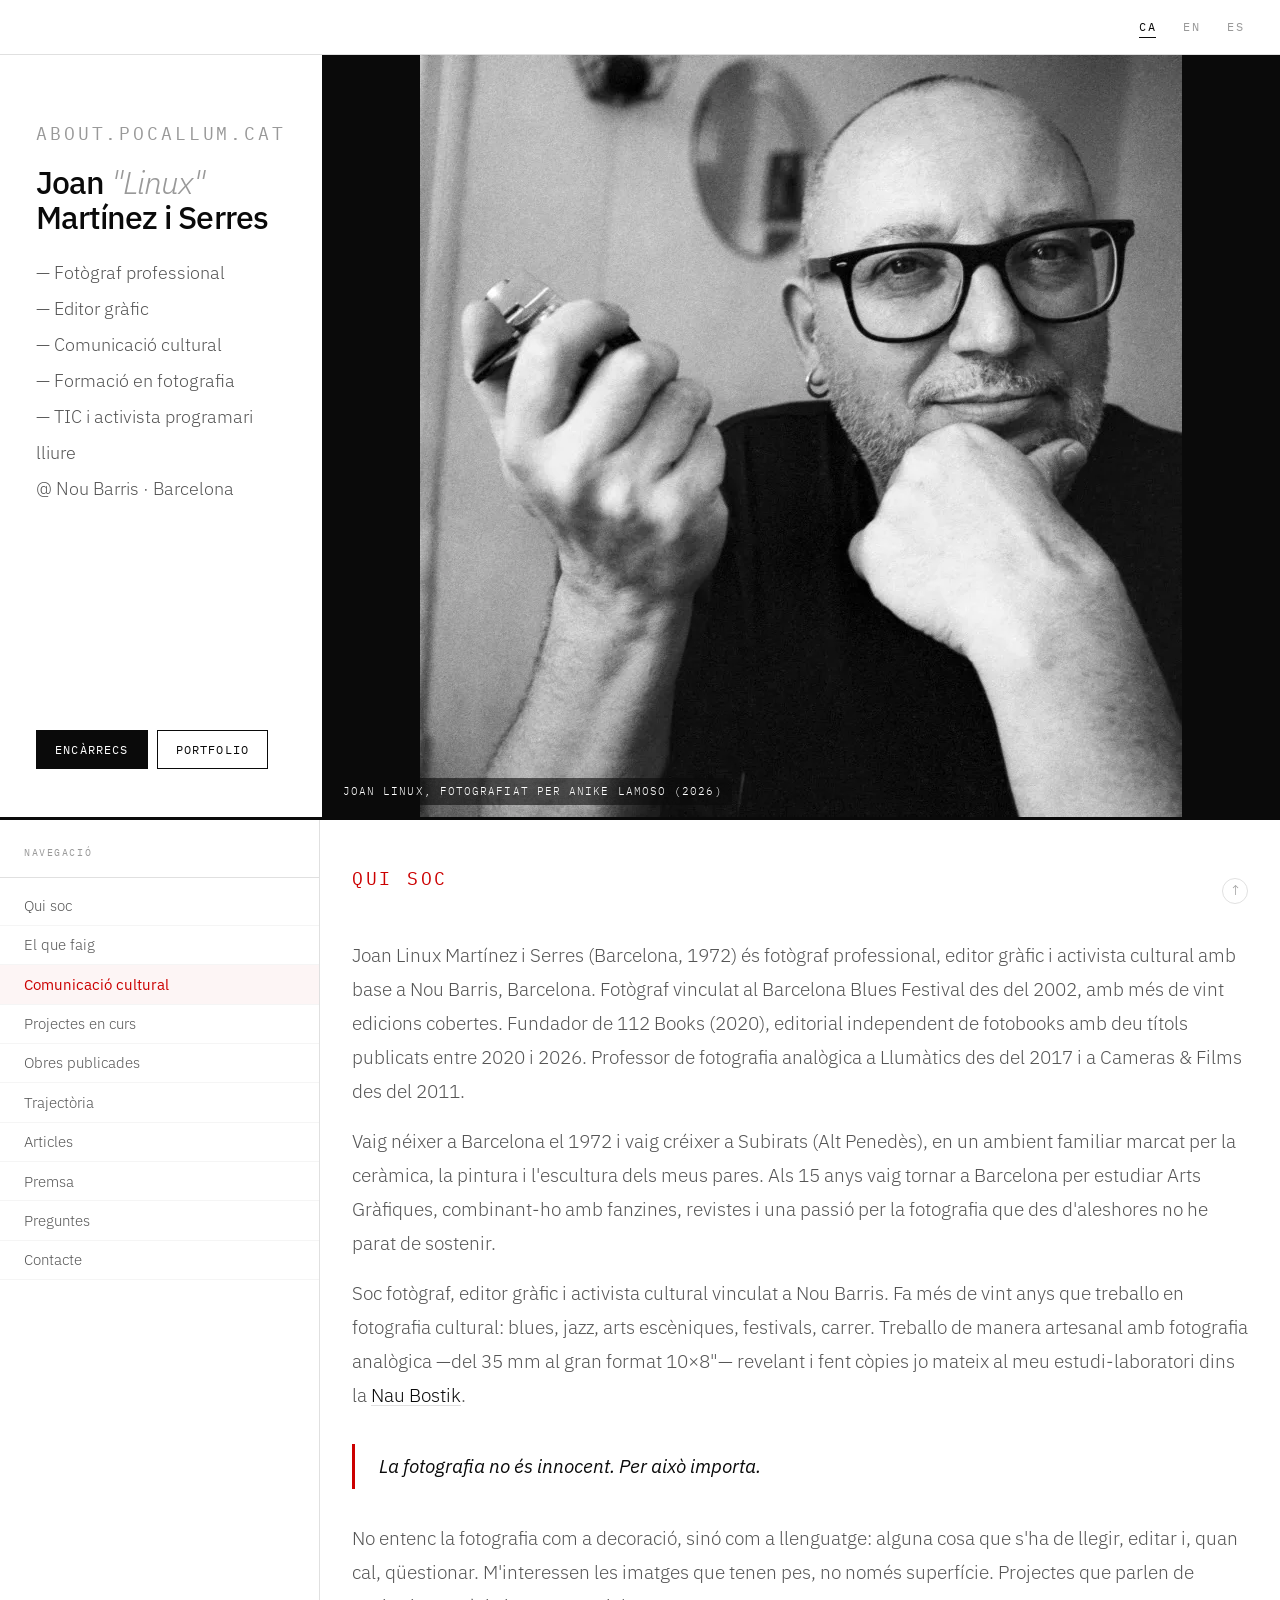
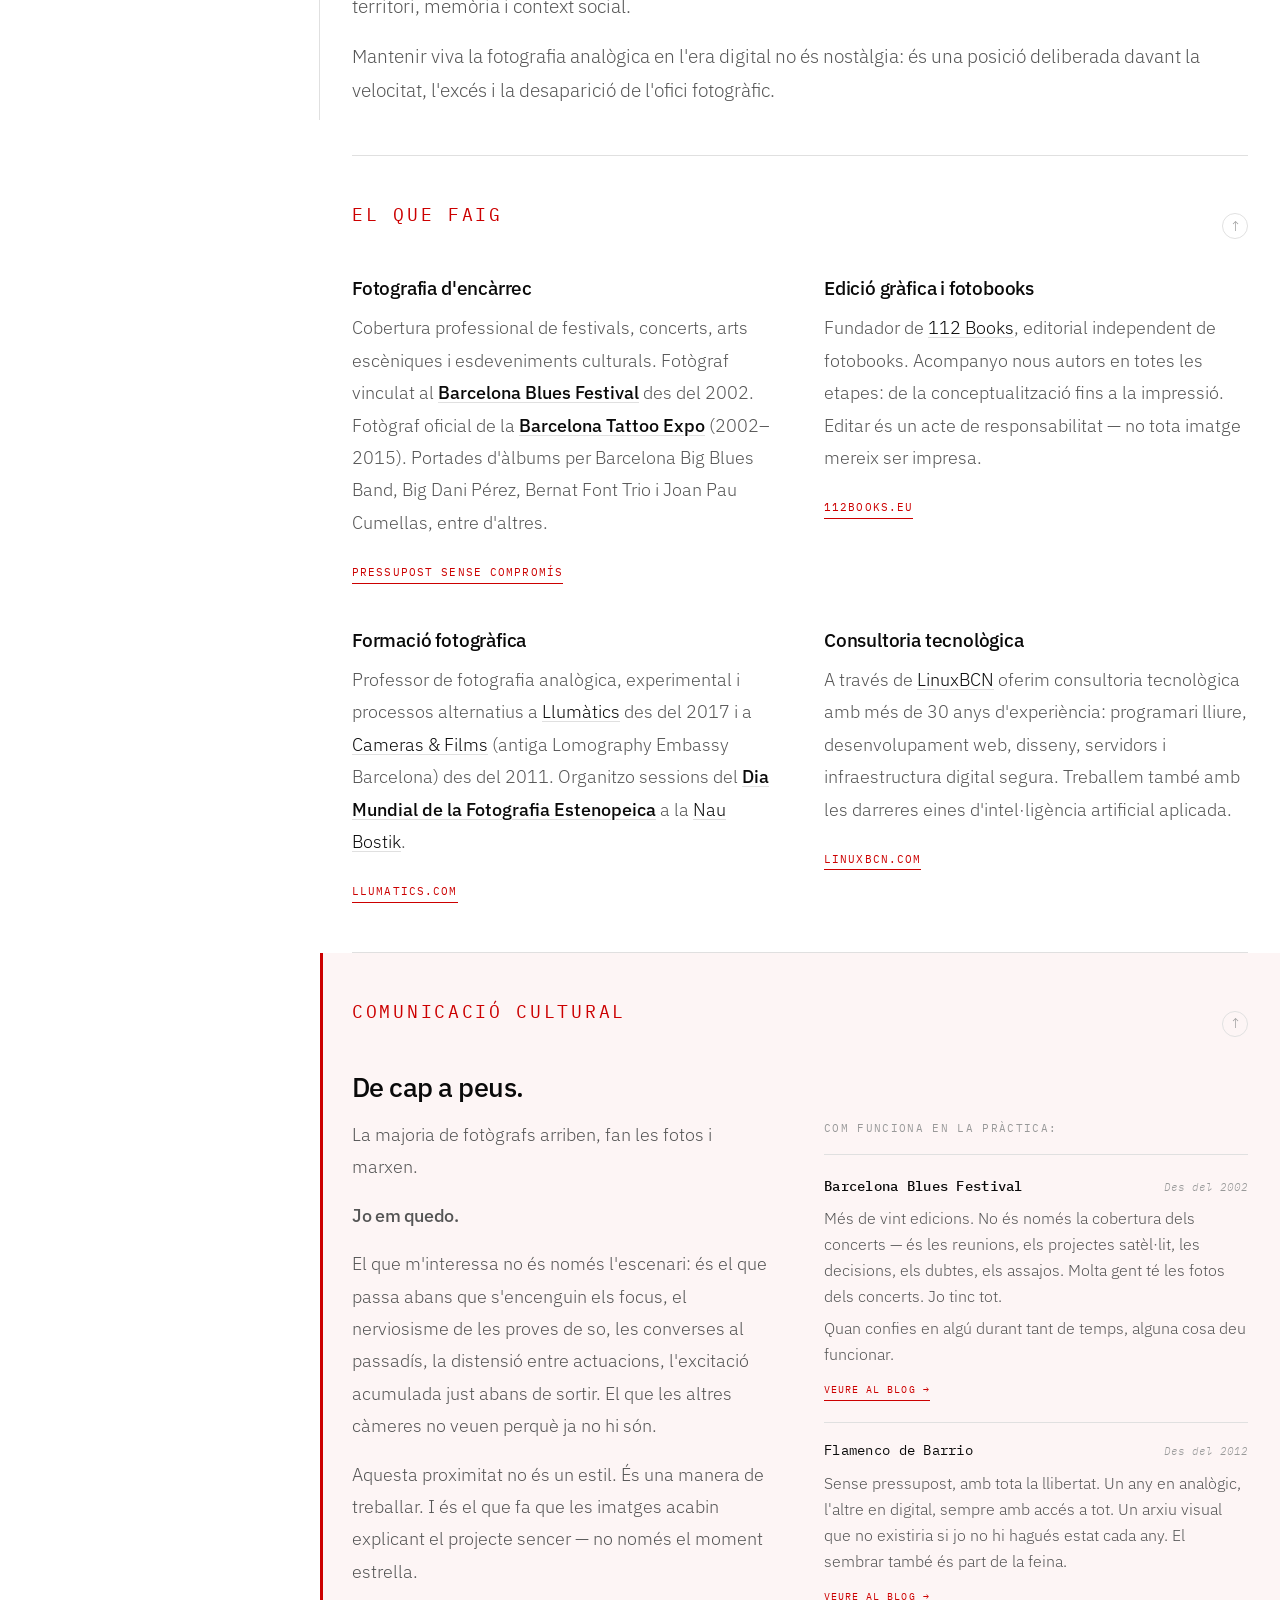
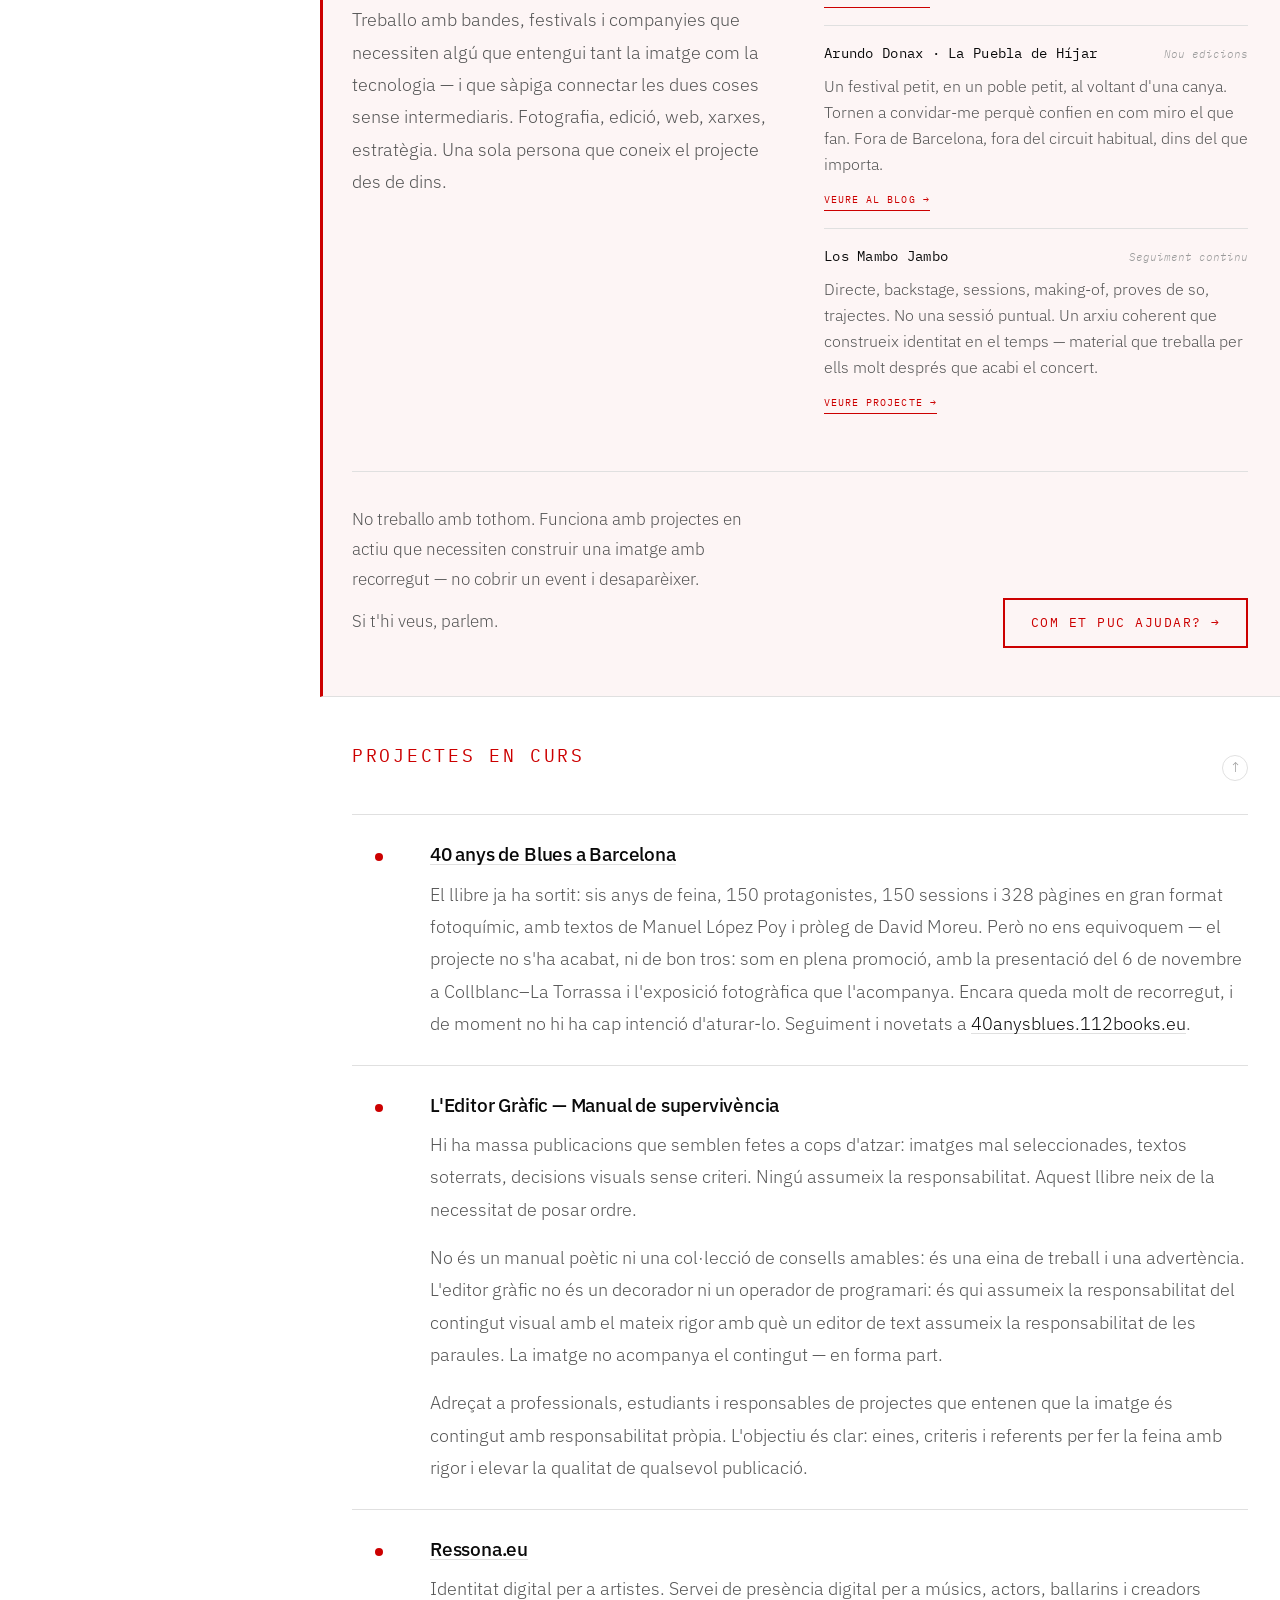
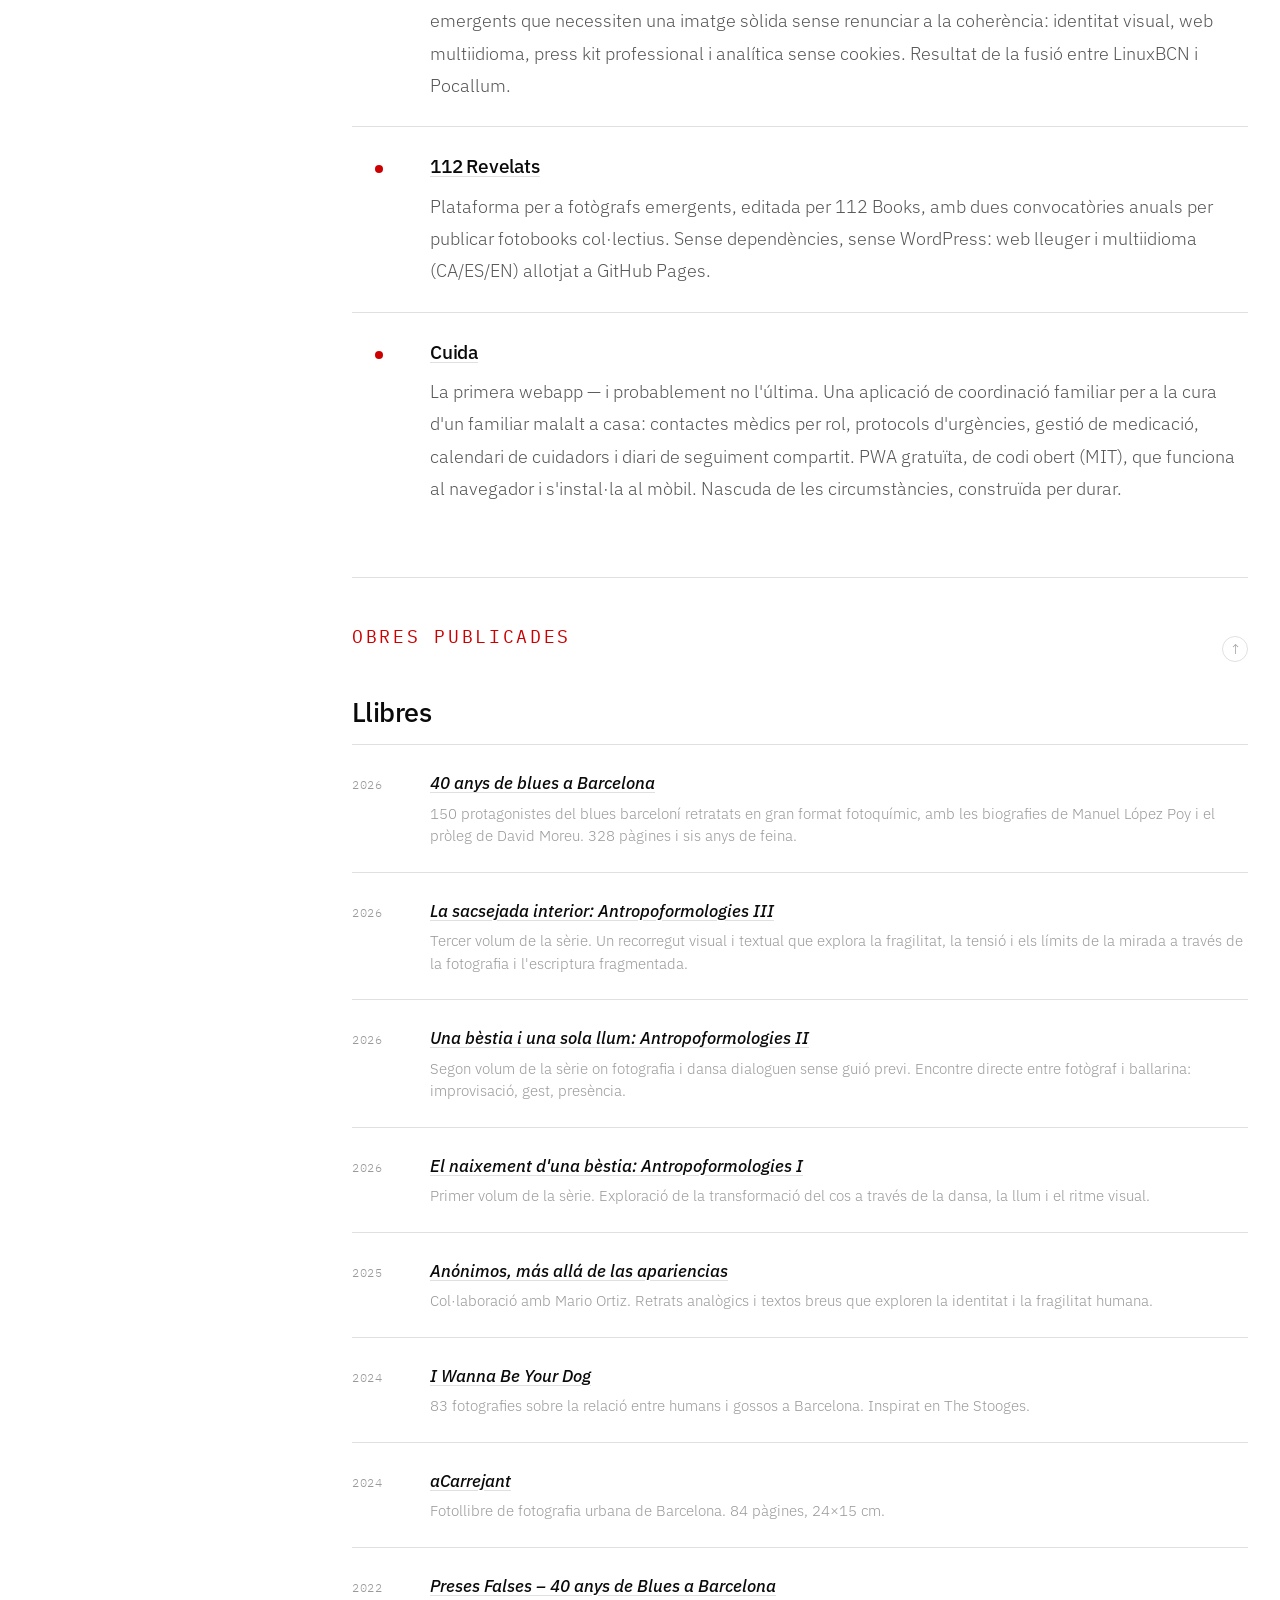
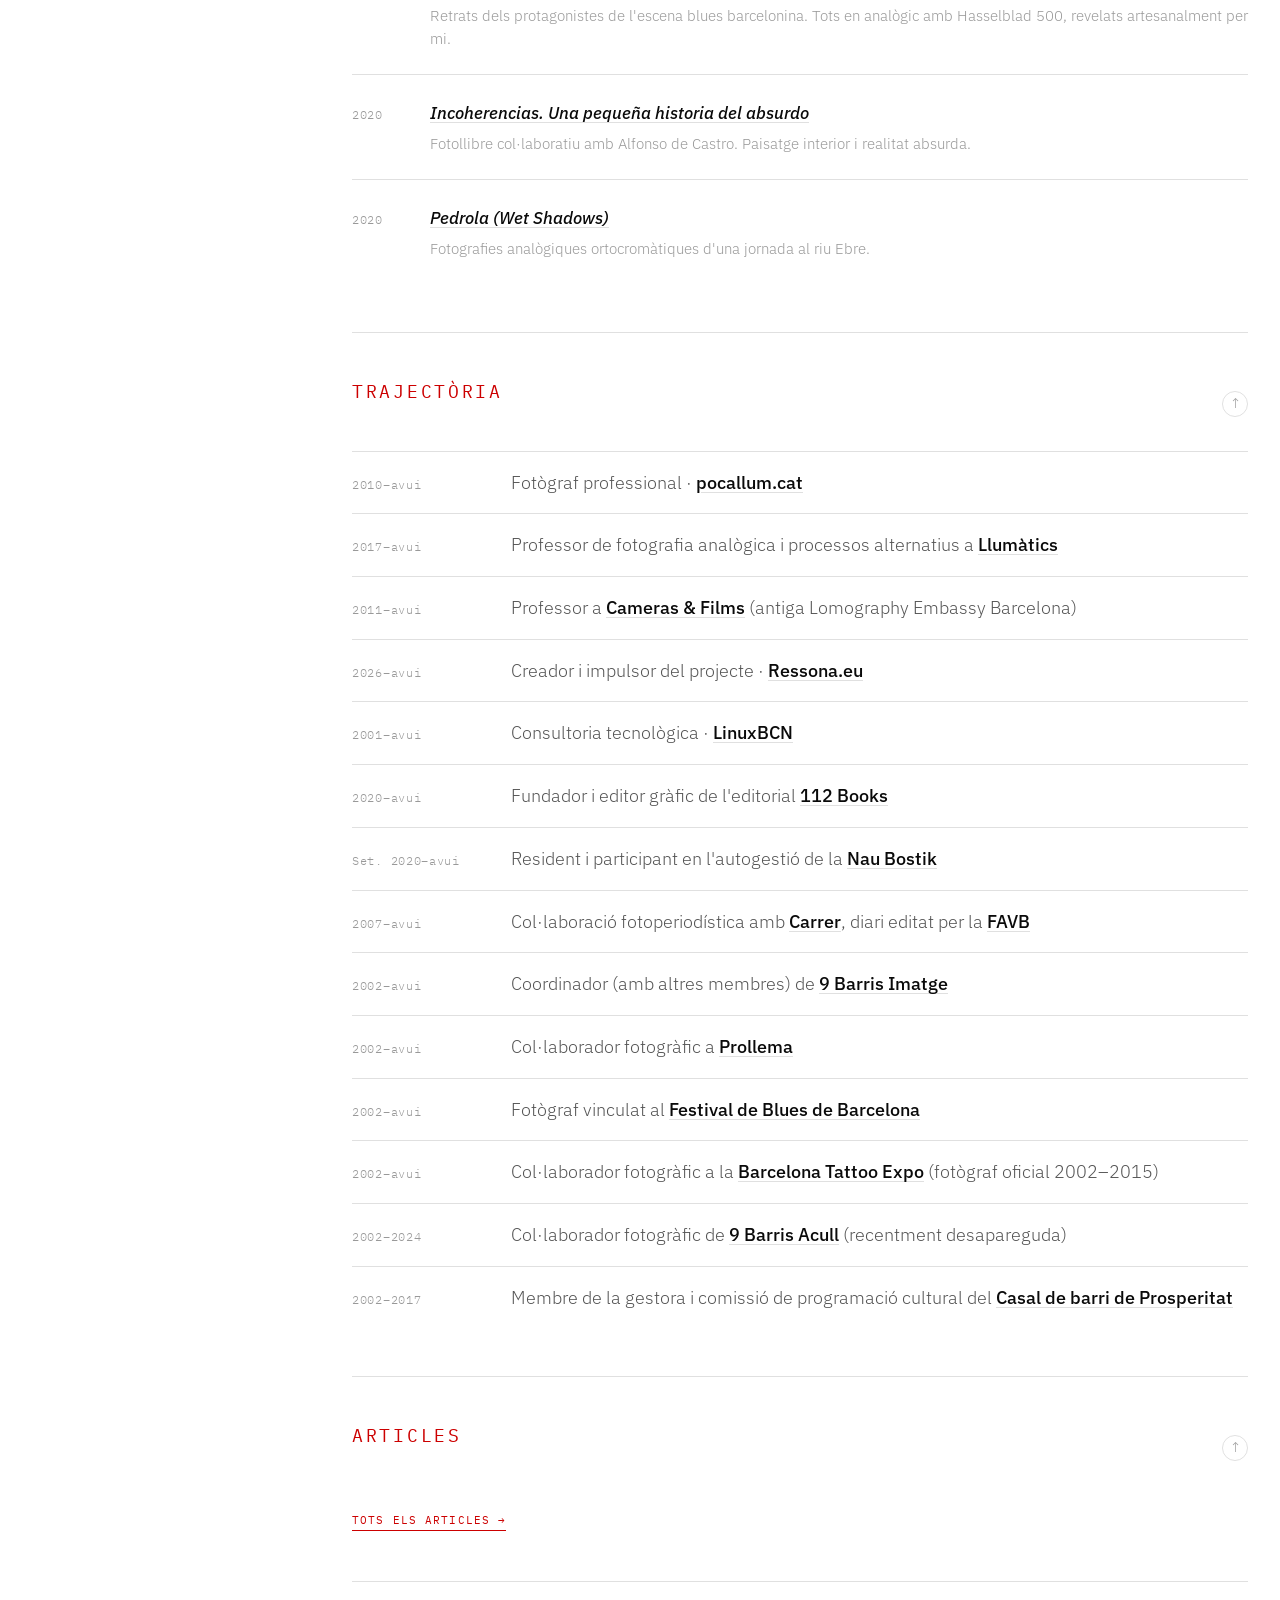
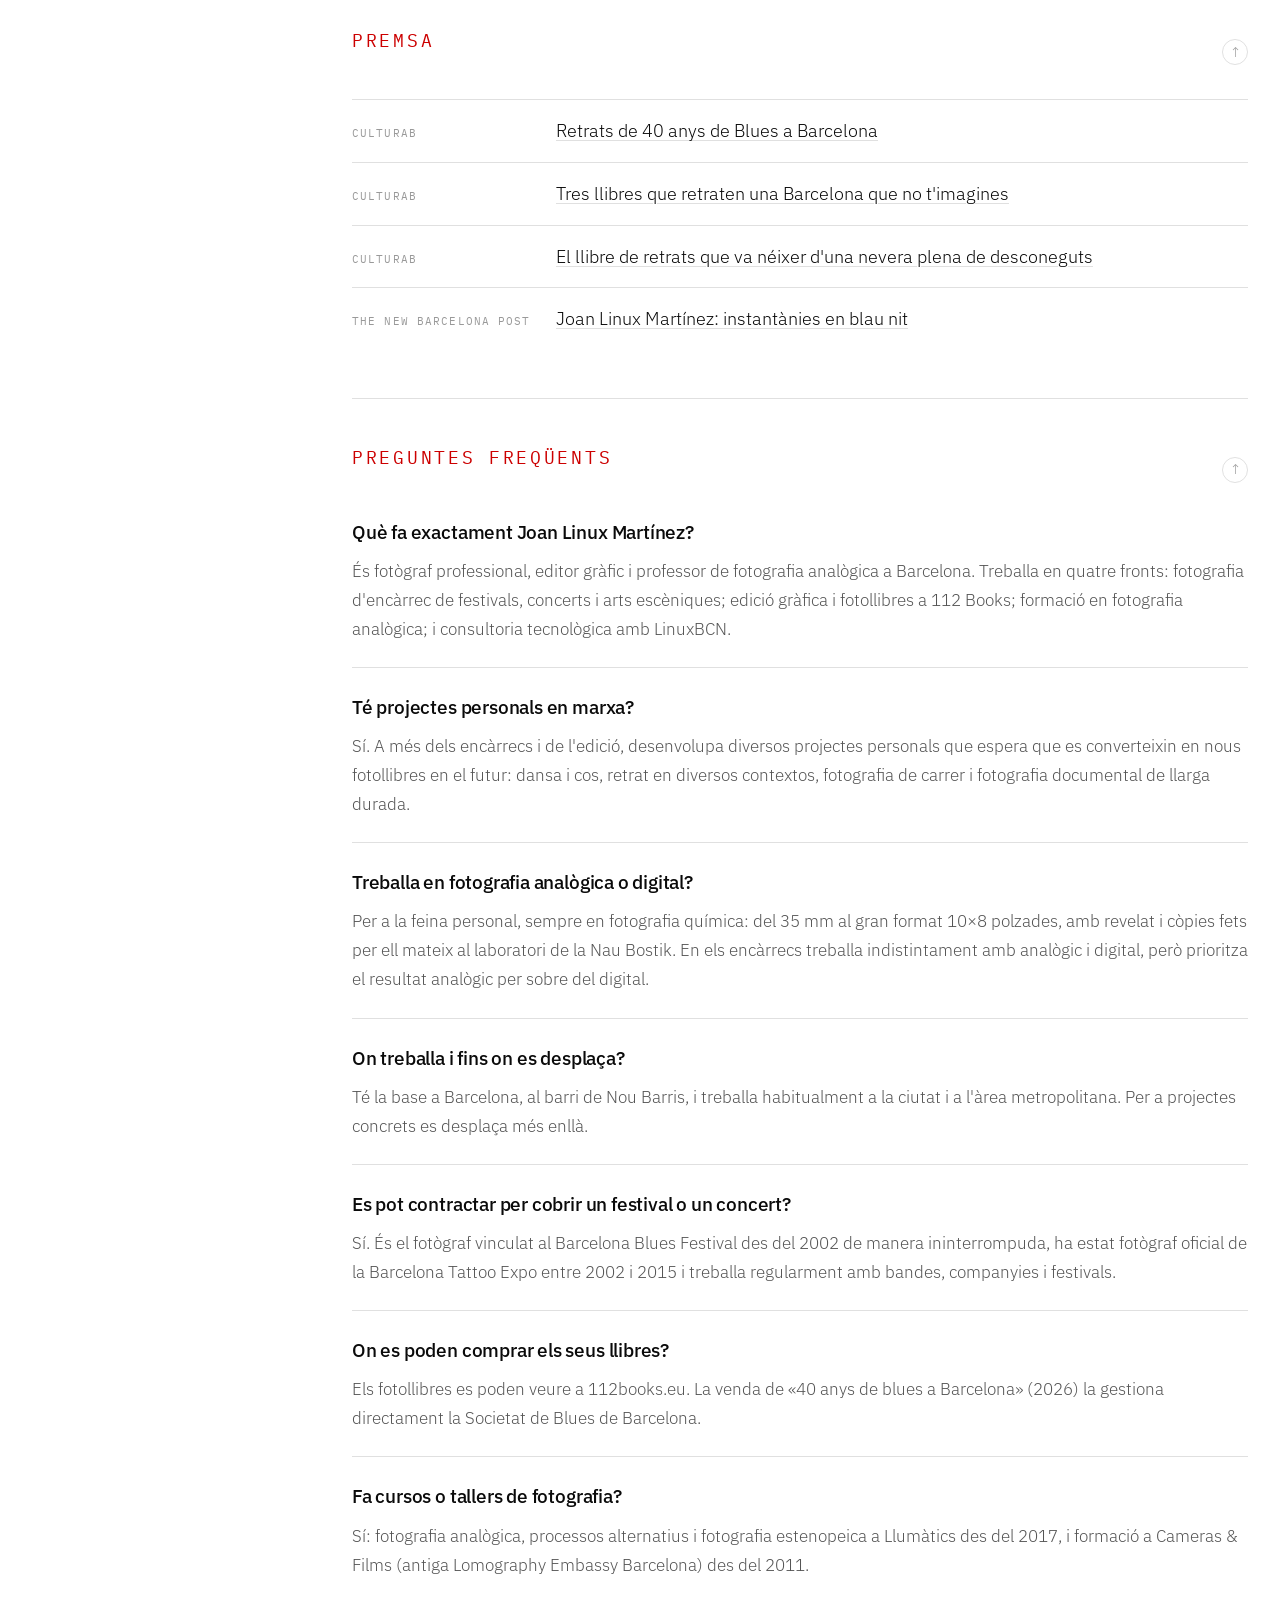
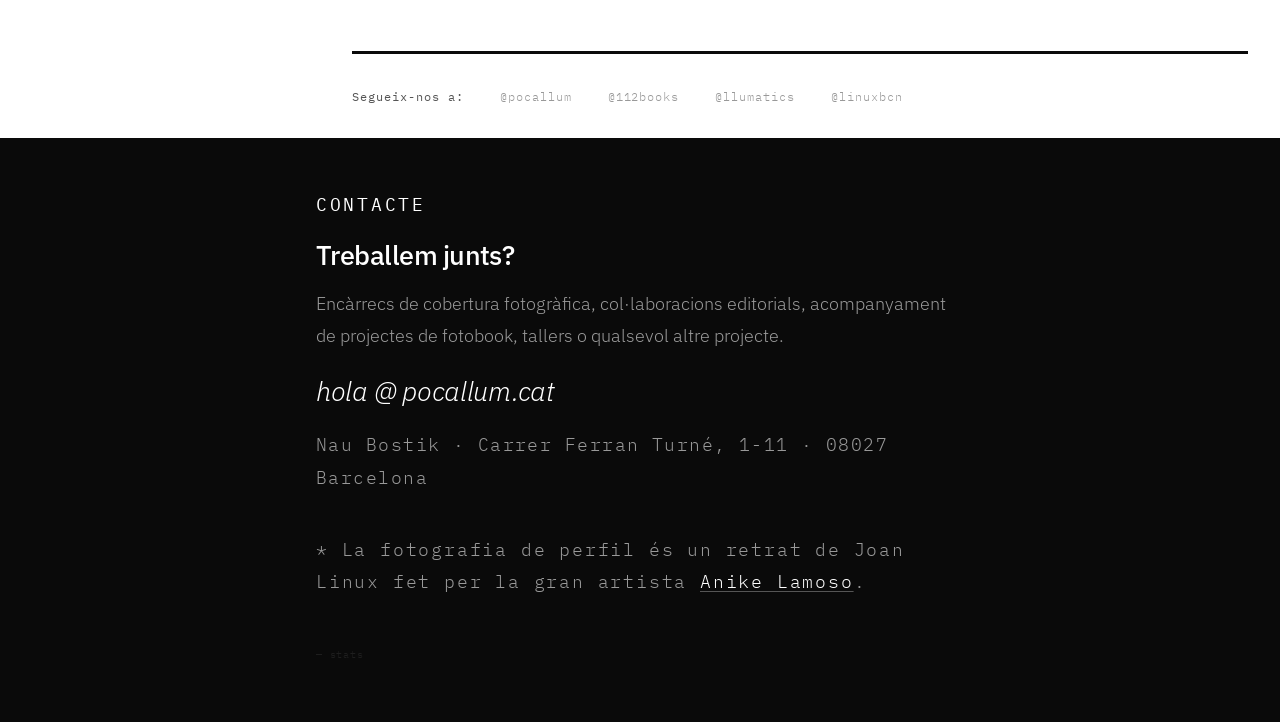
==== index.html @ 1b614faf "fix: la foto del hero torna a ser visible i limite a 800 px - El layout del hero ja no fa servir alc" ====
<!DOCTYPE html>
<html lang="ca">
<head>
  <meta charset="UTF-8">
  <meta name="viewport" content="width=device-width, initial-scale=1.0">
  <title>Joan Linux Martínez · Fotògraf professional · Barcelona</title>
  <link rel="icon" href="/favicon.ico" sizes="32x32" type="image/x-icon">
  <link rel="canonical" href="https://about.pocallum.cat/">
  <meta name="description" content="Fotògraf professional a Barcelona especialitzat en festivals, concerts i arts escèniques. Editor gràfic i fundador de 112 Books. Encàrrecs: hola@pocallum.cat">
  <meta name="author" content="Joan Linux Martínez i Serres">
  <meta name="robots" content="index, follow, max-image-preview:large, max-snippet:-1, max-video-preview:-1">
  <meta property="og:type" content="profile">
  <meta property="og:site_name" content="Joan Linux Martínez">
  <meta property="og:title" content="Joan Linux Martínez · Fotògraf professional · Barcelona">
  <meta property="og:description" content="Fotògraf professional especialitzat en cultura, escena musical i arts escèniques a Barcelona.">
  <meta property="og:url" content="https://about.pocallum.cat/">
  <meta property="og:image" content="https://about.pocallum.cat/img/og-1200x630.jpg">
  <meta property="og:image:width" content="1200">
  <meta property="og:image:height" content="630">
  <meta property="og:image:type" content="image/jpeg">
  <meta property="og:image:alt" content="Joan Linux fotografiat per Anike el 2026">
  <meta property="og:locale" content="ca_ES">
  <meta property="og:locale:alternate" content="es_ES">
  <meta property="og:locale:alternate" content="en_US">
  <meta property="profile:first_name" content="Joan Linux">
  <meta property="profile:last_name" content="Martínez i Serres">
  <meta property="profile:username" content="pocallum">
  <meta name="twitter:card" content="summary_large_image">
  <meta name="twitter:title" content="Joan Linux Martínez · Fotògraf professional · Barcelona">
  <meta name="twitter:description" content="Fotògraf professional especialitzat en cultura, escena musical i arts escèniques a Barcelona.">
  <meta name="twitter:image" content="https://about.pocallum.cat/img/og-1200x630.jpg">
  <meta name="twitter:image:alt" content="Joan Linux fotografiat per Anike el 2026">
  <link rel="alternate" hreflang="x-default" href="https://about.pocallum.cat/">
  <link rel="alternate" hreflang="ca" href="https://about.pocallum.cat/">
  <link rel="alternate" hreflang="en" href="https://about.pocallum.cat/en/">
  <link rel="alternate" hreflang="es" href="https://about.pocallum.cat/es/">
  <link rel="alternate" type="application/rss+xml" title="Articles · blog.pocallum.cat" href="https://blog.pocallum.cat/feed/">
  <meta name="theme-color" content="#0a0a0a">
  <link rel="preload" as="image" href="img/2026-29-Joan-Linux-by-Anike.webp" type="image/webp" fetchpriority="high">
  <link rel="preconnect" href="https://fonts.googleapis.com">
  <link rel="preconnect" href="https://fonts.gstatic.com" crossorigin>
  <link href="https://fonts.googleapis.com/css2?family=IBM+Plex+Sans:ital,wght@0,300;0,400;0,500;1,300;1,400&family=IBM+Plex+Mono:wght@300;400&display=swap" rel="stylesheet">
  <link rel="stylesheet" href="css/style.css?v=20261108g">
  <script type="application/ld+json">
  {
    "@context": "https://schema.org",
    "@graph": [
      {
        "@type": "Person",
        "@id": "https://about.pocallum.cat/#person",
        "name": "Joan Linux Martínez i Serres",
        "alternateName": ["Joan Linux Martínez", "Joan Linux", "pocallum"],
        "url": "https://about.pocallum.cat/",
        "image": {
          "@type": "ImageObject",
          "@id": "https://about.pocallum.cat/#photo",
          "url": "https://about.pocallum.cat/img/2026-29-Joan-Linux-by-Anike.jpg",
          "contentUrl": "https://about.pocallum.cat/img/2026-29-Joan-Linux-by-Anike.jpg",
          "width": 762,
          "height": 762,
          "caption": "Joan Linux fotografiat per Anike el 2026",
          "creator": { "@type": "Person", "name": "Anike Lamoso", "sameAs": "https://www.instagram.com/fotosdeanike/" }
        },
        "jobTitle": ["Fotògraf professional", "Editor gràfic", "Professor de fotografia analògica"],
        "description": "Fotògraf professional a Barcelona especialitzat en festivals, concerts i arts escèniques. Fundador de 112 Books (2020), editorial independent de fotobooks amb deu títols publicats. Fotògraf vinculat al Barcelona Blues Festival des del 2002. Professor de fotografia analògica a Llumàtics des del 2017.",
        "email": "hola@pocallum.cat",
        "nationality": { "@type": "Country", "name": "Spain" },
        "birthDate": "1972",
        "birthPlace": { "@type": "Place", "name": "Barcelona" },
        "address": {
          "@type": "PostalAddress",
          "streetAddress": "Carrer Ferran Turné, 1-11",
          "postalCode": "08027",
          "addressLocality": "Barcelona",
          "addressRegion": "Catalunya",
          "addressCountry": "ES"
        },
        "hasOccupation": [
          {
            "@type": "Occupation",
            "name": "Fotògraf professional",
            "occupationLocation": { "@type": "City", "name": "Barcelona" },
            "skills": "Fotografia analògica, fotografia de festivals, retrat, gran format"
          },
          {
            "@type": "Occupation",
            "name": "Editor gràfic i editorial de fotobooks",
            "occupationLocation": { "@type": "City", "name": "Barcelona" },
            "skills": "Disseny editorial, fotobooks, 112 Books"
          },
          {
            "@type": "Occupation",
            "name": "Professor de fotografia analògica",
            "occupationLocation": { "@type": "City", "name": "Barcelona" },
            "skills": "Fotografia analògica, processos alternatius, estenopeica"
          }
        ],
        "worksFor": [
          {
            "@type": "Organization",
            "@id": "https://112books.eu/#org",
            "name": "112 Books",
            "url": "https://112books.eu"
          },
          {
            "@type": "Organization",
            "@id": "https://linuxbcn.com/#org",
            "name": "LinuxBCN",
            "url": "https://linuxbcn.com"
          },
          {
            "@type": "Organization",
            "@id": "https://llumatics.com/#org",
            "name": "Llumàtics",
            "url": "https://llumatics.com"
          }
        ],
        "knowsAbout": [
          "Fotografia analògica",
          "Fotografia de festivals",
          "Retrat fotogràfic",
          "Gran format fotogràfic",
          "Edició de fotobooks",
          "Arts escèniques",
          "Blues i jazz",
          "Programari lliure",
          "Processos alternatius fotogràfics",
          "Fotografia estenopeica",
          "Fotografia urbana",
          "Activisme cultural",
          "Identitat digital per a artistes",
          "Consultoria tecnològica"
        ],
        "knowsLanguage": ["ca", "es", "en"],
        "hasOfferCatalog": { "@type": "OfferCatalog", "name": "Serveis professionals", "itemListElement": [{ "@type": "Offer", "itemOffered": { "@type": "Service", "name": "Fotografia d'encàrrec", "description": "Cobertura professional de festivals, concerts, arts escèniques i esdeveniments culturals a Barcelona.", "areaServed": { "@type": "City", "name": "Barcelona" }, "provider": { "@id": "https://about.pocallum.cat/#person" } } }, { "@type": "Offer", "itemOffered": { "@type": "Service", "name": "Edició gràfica i fotobooks", "description": "Acompanyament d'autors en la creació de fotobooks: selecció, disseny, maquetació i producció amb 112 Books.", "areaServed": { "@type": "City", "name": "Barcelona" }, "provider": { "@id": "https://about.pocallum.cat/#person" } } }, { "@type": "Offer", "itemOffered": { "@type": "Service", "name": "Formació en fotografia analògica", "description": "Cursos i tallers de fotografia analògica, processos alternatius i fotografia estenopeica.", "areaServed": { "@type": "City", "name": "Barcelona" }, "provider": { "@id": "https://about.pocallum.cat/#person" } } }, { "@type": "Offer", "itemOffered": { "@type": "Service", "name": "Consultoria tecnològica", "description": "Consultoria en programari lliure, desenvolupament web i infraestructura amb LinuxBCN.", "areaServed": { "@type": "City", "name": "Barcelona" }, "provider": { "@id": "https://about.pocallum.cat/#person" } } }] },
        "sameAs": [
          "https://pocallum.cat",
          "https://www.instagram.com/pocallum/",
          "https://www.instagram.com/112books.eu/",
          "https://112books.eu",
          "https://linuxbcn.com",
          "https://ressona.eu",
          "https://blog.pocallum.cat"
        ],
        "memberOf": [
          { "@type": "Organization", "name": "Nau Bostik", "url": "https://naubostik.com" },
          { "@type": "Organization", "name": "9 Barris Imatge", "url": "https://9barrisimatge.org" }
        ],
        "subjectOf": [
          { "@type": "WebPage", "url": "https://culturab.cat/noticies/barri-prosperitat-tenim-escenes-blues-mes-importants-europa/", "name": "Retrats de 40 anys de Blues a Barcelona", "inLanguage": "ca" },
          { "@type": "WebPage", "url": "https://culturab.cat/noticies/tres-llibres-retraten-barcelona-no-timagines/", "name": "Tres llibres que retraten una Barcelona que no t'imagines", "inLanguage": "ca" },
          { "@type": "WebPage", "url": "https://culturab.cat/noticies/llibre-retrats-neixer-nevera-plena-desconeguts/", "name": "El llibre de retrats que va néixer d'una nevera plena de desconeguts", "inLanguage": "ca" },
          { "@type": "WebPage", "url": "https://www.thenewbarcelonapost.com/joan-linux-martinez-instantaneas-en-azul-noche/", "name": "Joan Linux Martínez: instantànies en blau nit", "inLanguage": "ca" }
        ],
        "contactPoint": {
          "@type": "ContactPoint",
          "email": "hola@pocallum.cat",
          "contactType": "commissions"
        }
      },
      {
        "@type": "WebSite",
        "@id": "https://about.pocallum.cat/#website",
        "url": "https://about.pocallum.cat/",
        "name": "Joan Linux Martínez · Fotògraf professional · Barcelona",
        "inLanguage": "ca",
        "author": { "@id": "https://about.pocallum.cat/#person" },
        "about": { "@id": "https://about.pocallum.cat/#person" }
      },
      {
        "@type": "ProfilePage",
        "@id": "https://about.pocallum.cat/#webpage",
        "url": "https://about.pocallum.cat/",
        "name": "Joan Linux Martínez · Fotògraf professional · Barcelona",
        "isPartOf": { "@id": "https://about.pocallum.cat/#website" },
        "about": { "@id": "https://about.pocallum.cat/#person" },
        "mainEntity": { "@id": "https://about.pocallum.cat/#person" },
        "inLanguage": "ca",
        "dateModified": "2026-11-08",
        "primaryImageOfPage": { "@id": "https://about.pocallum.cat/#photo" }
      },
      {
        "@type": "ProfessionalService",
        "@id": "https://about.pocallum.cat/#service",
        "name": "Joan Linux · Fotografia professional",
        "url": "https://about.pocallum.cat/",
        "image": "https://about.pocallum.cat/img/2026-29-Joan-Linux-by-Anike.jpg",
        "provider": { "@id": "https://about.pocallum.cat/#person" },
        "address": {
          "@type": "PostalAddress",
          "streetAddress": "Carrer Ferran Turné, 1-11",
          "postalCode": "08027",
          "addressLocality": "Barcelona",
          "addressRegion": "Catalunya",
          "addressCountry": "ES"
        },
        "areaServed": [
          { "@type": "City", "name": "Barcelona" },
          { "@type": "AdministrativeArea", "name": "Àrea Metropolitana de Barcelona" }
        ],
        "availableLanguage": ["ca", "es", "en"]
      },
      {
        "@type": "ItemList",
        "@id": "https://about.pocallum.cat/#books",
        "name": "Obres publicades — Joan Linux Martínez",
        "numberOfItems": 10,
        "itemListElement": [
          { "@type": "ListItem", "position": 1, "item": { "@type": "Book", "@id": "https://www.112books.eu/product/40-anys-de-blues-a-barcelona/#book", "name": "40 anys de blues a Barcelona", "author": { "@id": "https://about.pocallum.cat/#person" }, "contributor": [{ "@type": "Person", "name": "Manuel López Poy", "description": "textos" }, { "@type": "Person", "name": "David Moreu", "description": "pròleg" }], "publisher": { "@id": "https://112books.eu/#org" }, "datePublished": "2026", "inLanguage": "ca", "isbn": "978-84-122960-3-7", "numberOfPages": 328, "about": "Retrats dels 150 protagonistes de l'escena del blues a Barcelona, en fotografia analògica de gran format.", "image": "https://www.112books.eu/wp-content/uploads/2026/10/40-anys-de-blues-a-barcelona.png", "url": "https://www.112books.eu/product/40-anys-de-blues-a-barcelona/" } },
          { "@type": "ListItem", "position": 2, "item": { "@type": "Book", "name": "La sacsejada interior: Antropoformologies III", "author": { "@id": "https://about.pocallum.cat/#person" }, "publisher": { "@id": "https://112books.eu/#org" }, "datePublished": "2026", "url": "https://www.112books.eu/producte/la-sacsejada-interior-antropoformologies-iii/" } },
          { "@type": "ListItem", "position": 3, "item": { "@type": "Book", "name": "Una bèstia i una sola llum: Antropoformologies II", "author": { "@id": "https://about.pocallum.cat/#person" }, "publisher": { "@id": "https://112books.eu/#org" }, "datePublished": "2026", "url": "https://www.112books.eu/producte/una-bestia-i-una-sola-llum-antropoformologies-ii/" } },
          { "@type": "ListItem", "position": 4, "item": { "@type": "Book", "name": "El naixement d'una bèstia: Antropoformologies I", "author": { "@id": "https://about.pocallum.cat/#person" }, "publisher": { "@id": "https://112books.eu/#org" }, "datePublished": "2026", "url": "https://www.112books.eu/producte/el-naixement-duna-bestia-antropoformologies-i/" } },
          { "@type": "ListItem", "position": 5, "item": { "@type": "Book", "name": "Anónimos, más allá de las apariencias", "author": { "@id": "https://about.pocallum.cat/#person" }, "publisher": { "@id": "https://112books.eu/#org" }, "datePublished": "2025", "url": "https://www.112books.eu/producte/anonimos-mas-alla-de-las-apariencias/" } },
          { "@type": "ListItem", "position": 6, "item": { "@type": "Book", "name": "I Wanna Be Your Dog", "author": { "@id": "https://about.pocallum.cat/#person" }, "publisher": { "@id": "https://112books.eu/#org" }, "datePublished": "2024", "url": "https://www.112books.eu/producte/i-wanna-be-your-dog/" } },
          { "@type": "ListItem", "position": 7, "item": { "@type": "Book", "name": "aCarrejant", "author": { "@id": "https://about.pocallum.cat/#person" }, "publisher": { "@id": "https://112books.eu/#org" }, "datePublished": "2024", "url": "https://www.112books.eu/producte/acarrejant-de-joan-linux/" } },
          { "@type": "ListItem", "position": 8, "item": { "@type": "Book", "name": "Preses Falses – 40 anys de Blues a Barcelona", "author": { "@id": "https://about.pocallum.cat/#person" }, "publisher": { "@id": "https://112books.eu/#org" }, "datePublished": "2022", "url": "https://www.112books.eu/producte/preses-falses-40-anys-de-blues-a-barcelona/" } },
          { "@type": "ListItem", "position": 9, "item": { "@type": "Book", "name": "Incoherencias. Una pequeña historia del absurdo", "author": { "@id": "https://about.pocallum.cat/#person" }, "publisher": { "@id": "https://112books.eu/#org" }, "datePublished": "2020", "url": "https://www.112books.eu/producte/incoherencias-una-pequena-historia-del-absurdo/" } },
          { "@type": "ListItem", "position": 10, "item": { "@type": "Book", "name": "Pedrola (Wet Shadows)", "author": { "@id": "https://about.pocallum.cat/#person" }, "publisher": { "@id": "https://112books.eu/#org" }, "datePublished": "2020", "url": "https://www.112books.eu/producte/pedrola/" } }
        ]
      },
      {
        "@type": "FAQPage",
        "@id": "https://about.pocallum.cat/#faq",
        "inLanguage": "ca",
        "mainEntity": [
          { "@type": "Question", "name": "Què fa exactament Joan Linux Martínez?", "acceptedAnswer": { "@type": "Answer", "text": "És fotògraf professional, editor gràfic i professor de fotografia analògica a Barcelona. Treballa en quatre fronts: fotografia d'encàrrec de festivals, concerts i arts escèniques; edició gràfica i fotollibres a 112 Books; formació en fotografia analògica; i consultoria tecnològica amb LinuxBCN." } },
          { "@type": "Question", "name": "Té projectes personals en marxa?", "acceptedAnswer": { "@type": "Answer", "text": "Sí. A més dels encàrrecs i de l'edició, desenvolupa diversos projectes personals que espera que es converteixin en nous fotollibres en el futur: dansa i cos, retrat en diversos contextos, fotografia de carrer i fotografia documental de llarga durada." } },
          { "@type": "Question", "name": "Treballa en fotografia analògica o digital?", "acceptedAnswer": { "@type": "Answer", "text": "Per a la feina personal, sempre en fotografia química: del 35 mm al gran format 10×8 polzades, amb revelat i còpies fets per ell mateix al laboratori de la Nau Bostik. En els encàrrecs treballa indistintament amb analògic i digital, però prioritza el resultat analògic per sobre del digital." } },
          { "@type": "Question", "name": "On treballa i fins on es desplaça?", "acceptedAnswer": { "@type": "Answer", "text": "Té la base a Barcelona, al barri de Nou Barris, i treballa habitualment a la ciutat i a l'àrea metropolitana. Per a projectes concrets es desplaça més enllà." } },
          { "@type": "Question", "name": "Es pot contractar per cobrir un festival o un concert?", "acceptedAnswer": { "@type": "Answer", "text": "Sí. És el fotògraf vinculat al Barcelona Blues Festival des del 2002 de manera ininterrompuda, ha estat fotògraf oficial de la Barcelona Tattoo Expo entre 2002 i 2015 i treballa regularment amb bandes, companyies i festivals." } },
          { "@type": "Question", "name": "On es poden comprar els seus llibres?", "acceptedAnswer": { "@type": "Answer", "text": "Els fotollibres es poden veure a 112books.eu. La venda de «40 anys de blues a Barcelona» (2026) la gestiona directament la Societat de Blues de Barcelona." } },
          { "@type": "Question", "name": "Fa cursos o tallers de fotografia?", "acceptedAnswer": { "@type": "Answer", "text": "Sí: fotografia analògica, processos alternatius i fotografia estenopeica a Llumàtics des del 2017, i formació a Cameras & Films (antiga Lomography Embassy Barcelona) des del 2011." } }
        ]
      }
    ]
  }
  </script>
</head>
<body id="top">

<a class="skip-link" href="#main-content">Salta al contingut</a>

<nav class="lang-nav">
  <a href="/" class="active">CA</a>
  <a href="/en/">EN</a>
  <a href="/es/">ES</a>
</nav>

<div class="hero">
  <div class="hero-text">
    <div>
      <span class="site-tag">about.pocallum.cat</span>
      <h1>Joan <span class="nick">"Linux"</span><br>Martínez i Serres</h1>
      <ul class="subtitle">
        <li>— Fotògraf professional</li>
        <li>— Editor gràfic</li>
        <li>— Comunicació cultural</li>
        <li>— Formació en fotografia</li>
        <li>— TIC i activista programari lliure</li>
        <li>@ Nou Barris · Barcelona</li>
      </ul>
    </div>
    <div class="hero-cta">
      <a href="#contacte" class="btn">Encàrrecs</a>
      <a href="https://pocallum.cat" target="_blank" rel="noopener noreferrer" class="btn outline">Portfolio</a>
    </div>
  </div>
  <figure class="hero-img">
    <picture>
      <source type="image/webp" srcset="img/2026-29-Joan-Linux-by-Anike.webp">
      <img src="img/2026-29-Joan-Linux-by-Anike.jpg" alt="Joan Linux fotografiat per Anike el 2026" width="762" height="762" fetchpriority="high" loading="eager">
    </picture>
    <figcaption>Joan Linux, fotografiat per Anike Lamoso (2026)</figcaption>
  </figure>
</div>

<main id="main-content">
<select class="side-nav-mobile" aria-label="Navega a la secció" onchange="document.querySelector(this.value).scrollIntoView({behavior:'smooth'});this.selectedIndex=0;">
  <option value="" disabled selected>Navega a...</option>
  <option value="#qui-soc">Qui soc</option>
  <option value="#el-que-faig">El que faig</option>
  <option value="#comunicacio-cultural">Comunicació cultural</option>
  <option value="#projectes-en-curs">Projectes en curs</option>
  <option value="#obres-publicades">Obres publicades</option>
  <option value="#trajectoria">Trajectòria</option>
  <option value="#articles">Articles</option>
  <option value="#premsa">Premsa</option>
  <option value="#faq">Preguntes</option>
  <option value="#contacte">Contacte</option>
</select>
<div class="page-body">
<nav class="side-nav" aria-label="Navegació de seccions">
  <span class="side-nav-label">Navegació</span>
  <a href="#qui-soc">Qui soc</a>
  <a href="#el-que-faig">El que faig</a>
  <a href="#comunicacio-cultural" class="nav-comm">Comunicació cultural</a>
  <a href="#projectes-en-curs">Projectes en curs</a>
  <a href="#obres-publicades">Obres publicades</a>
  <a href="#trajectoria">Trajectòria</a>
  <a href="#articles">Articles</a>
  <a href="#premsa">Premsa</a>
  <a href="#faq">Preguntes</a>
  <a href="#contacte">Contacte</a>
</nav>
<div class="page-content">
<div class="wrap">

  <section>
    <div class="section-header">
      <h2 class="section-label" id="qui-soc">Qui soc</h2>
      <a href="#top" class="back-top" aria-label="Tornar al capdamunt" title="Tornar al capdamunt">↑</a>
    </div>
    <p class="bio-intro">Joan Linux Martínez i Serres (Barcelona, 1972) és fotògraf professional, editor gràfic i activista cultural amb base a Nou Barris, Barcelona. Fotògraf vinculat al Barcelona Blues Festival des del 2002, amb més de vint edicions cobertes. Fundador de 112 Books (2020), editorial independent de fotobooks amb deu títols publicats entre 2020 i 2026. Professor de fotografia analògica a Llumàtics des del 2017 i a Cameras &amp; Films des del 2011.</p>
    <p>Vaig néixer a Barcelona el 1972 i vaig créixer a Subirats (Alt Penedès), en un ambient familiar marcat per la ceràmica, la pintura i l'escultura dels meus pares. Als 15 anys vaig tornar a Barcelona per estudiar Arts Gràfiques, combinant-ho amb fanzines, revistes i una passió per la fotografia que des d'aleshores no he parat de sostenir.</p>
    <p>Soc fotògraf, editor gràfic i activista cultural vinculat a Nou Barris. Fa més de vint anys que treballo en fotografia cultural: blues, jazz, arts escèniques, festivals, carrer. Treballo de manera artesanal amb fotografia analògica —del 35 mm al gran format 10×8"— revelant i fent còpies jo mateix al meu estudi-laboratori dins la <a href="https://naubostik.com" target="_blank" rel="noopener noreferrer">Nau Bostik</a>.</p>
    <div class="pull-quote">La fotografia no és innocent. Per això importa.</div>
    <p>No entenc la fotografia com a decoració, sinó com a llenguatge: alguna cosa que s'ha de llegir, editar i, quan cal, qüestionar. M'interessen les imatges que tenen pes, no només superfície. Projectes que parlen de territori, memòria i context social.</p>
    <p>Mantenir viva la fotografia analògica en l'era digital no és nostàlgia: és una posició deliberada davant la velocitat, l'excés i la desaparició de l'ofici fotogràfic.</p>
  </section>

  <section>
    <div class="section-header">
      <h2 class="section-label" id="el-que-faig">El que faig</h2>
      <a href="#top" class="back-top" aria-label="Tornar al capdamunt" title="Tornar al capdamunt">↑</a>
    </div>
    <div class="services-grid">
      <div class="service-item">
        <h3>Fotografia d'encàrrec</h3>
        <p>Cobertura professional de festivals, concerts, arts escèniques i esdeveniments culturals. Fotògraf vinculat al <a href="https://www.festivalbluesbarcelona.com" target="_blank" rel="noopener noreferrer"><strong>Barcelona Blues Festival</strong></a> des del 2002. Fotògraf oficial de la <a href="https://baumfest.com" target="_blank" rel="noopener noreferrer"><strong>Barcelona Tattoo Expo</strong></a> (2002–2015). Portades d'àlbums per Barcelona Big Blues Band, Big Dani Pérez, Bernat Font Trio i Joan Pau Cumellas, entre d'altres.</p>
        <a href="#contacte" class="service-link">Pressupost sense compromís</a>
      </div>
      <div class="service-item">
        <h3>Edició gràfica i fotobooks</h3>
        <p>Fundador de <a href="https://112books.eu" target="_blank" rel="noopener noreferrer">112 Books</a>, editorial independent de fotobooks. Acompanyo nous autors en totes les etapes: de la conceptualització fins a la impressió. Editar és un acte de responsabilitat — no tota imatge mereix ser impresa.</p>
        <a href="https://112books.eu" target="_blank" rel="noopener noreferrer" class="service-link">112books.eu</a>
      </div>
      <div class="service-item">
        <h3>Formació fotogràfica</h3>
        <p>Professor de fotografia analògica, experimental i processos alternatius a <a href="https://llumatics.com" target="_blank" rel="noopener noreferrer">Llumàtics</a> des del 2017 i a <a href="https://www.instagram.com/camerasandfilms.barcelona/" target="_blank" rel="noopener noreferrer">Cameras &amp; Films</a> (antiga Lomography Embassy Barcelona) des del 2011. Organitzo sessions del <a href="https://www.awpcp.org" target="_blank" rel="noopener noreferrer"><strong>Dia Mundial de la Fotografia Estenopeica</strong></a> a la <a href="https://naubostik.com" target="_blank" rel="noopener noreferrer">Nau Bostik</a>.</p>
        <a href="https://llumatics.com" target="_blank" rel="noopener noreferrer" class="service-link">Llumatics.com</a>
      </div>
      <div class="service-item">
        <h3>Consultoria tecnològica</h3>
        <p>A través de <a href="https://linuxbcn.com" target="_blank" rel="noopener noreferrer">LinuxBCN</a> oferim consultoria tecnològica amb més de 30 anys d'experiència: programari lliure, desenvolupament web, disseny, servidors i infraestructura digital segura. Treballem també amb les darreres eines d'intel·ligència artificial aplicada.</p>
        <a href="https://linuxbcn.com" target="_blank" rel="noopener noreferrer" class="service-link">linuxbcn.com</a>
      </div>
    </div>
  </section>

  <!-- COMUNICACIÓ CULTURAL -->
  <section class="comm-section" id="comunicacio-cultural">
    <div class="section-header">
      <h2 class="section-label">Comunicació cultural</h2>
      <a href="#top" class="back-top" aria-label="Tornar al capdamunt" title="Tornar al capdamunt">↑</a>
    </div>

    <h3 class="section-heading">De cap a peus.</h3>

    <div class="comm-grid">

      <!-- Columna esquerra: presentació -->
      <div class="comm-intro">
        <p>La majoria de fotògrafs arriben, fan les fotos i marxen.</p>
        <p class="comm-statement">Jo em quedo.</p>
        <p>El que m'interessa no és només l'escenari: és el que passa abans que s'encenguin els focus, el nerviosisme de les proves de so, les converses al passadís, la distensió entre actuacions, l'excitació acumulada just abans de sortir. El que les altres càmeres no veuen perquè ja no hi són.</p>
        <p>Aquesta proximitat no és un estil. És una manera de treballar. I és el que fa que les imatges acabin explicant el projecte sencer — no només el moment estrella.</p>
        <p>Treballo amb bandes, festivals i companyies que necessiten algú que entengui tant la imatge com la tecnologia — i que sàpiga connectar les dues coses sense intermediaris. Fotografia, edició, web, xarxes, estratègia. Una sola persona que coneix el projecte des de dins.</p>
      </div>

      <!-- Columna dreta: casos reals -->
      <div class="comm-cases">
        <span class="comm-cases-label">Com funciona en la pràctica:</span>

        <div class="comm-case comm-case--featured">
          <div class="comm-case-header">
            <span class="comm-case-name">Barcelona Blues Festival</span>
            <span class="comm-case-years">Des del 2002</span>
          </div>
          <p class="comm-case-body">Més de vint edicions. No és només la cobertura dels concerts — és les reunions, els projectes satèl·lit, les decisions, els dubtes, els assajos. Molta gent té les fotos dels concerts. Jo tinc tot.</p>
          <p class="comm-case-body">Quan confies en algú durant tant de temps, alguna cosa deu funcionar.</p>
          <a href="https://blog.pocallum.cat/?s=Barcelona+Blues+Festival" target="_blank" rel="noopener noreferrer" class="comm-case-link">Veure al blog →</a>
        </div>

        <div class="comm-case">
          <div class="comm-case-header">
            <span class="comm-case-name">Flamenco de Barrio</span>
            <span class="comm-case-years">Des del 2012</span>
          </div>
          <p class="comm-case-body">Sense pressupost, amb tota la llibertat. Un any en analògic, l'altre en digital, sempre amb accés a tot. Un arxiu visual que no existiria si jo no hi hagués estat cada any. El sembrar també és part de la feina.</p>
          <a href="https://blog.pocallum.cat/?s=Flamenco+de+Barrio" target="_blank" rel="noopener noreferrer" class="comm-case-link">Veure al blog →</a>
        </div>

        <div class="comm-case">
          <div class="comm-case-header">
            <span class="comm-case-name">Arundo Donax · La Puebla de Híjar</span>
            <span class="comm-case-years">Nou edicions</span>
          </div>
          <p class="comm-case-body">Un festival petit, en un poble petit, al voltant d'una canya. Tornen a convidar-me perquè confien en com miro el que fan. Fora de Barcelona, fora del circuit habitual, dins del que importa.</p>
          <a href="https://blog.pocallum.cat/?s=Arundo+Donax" target="_blank" rel="noopener noreferrer" class="comm-case-link">Veure al blog →</a>
        </div>

        <div class="comm-case">
          <div class="comm-case-header">
            <span class="comm-case-name">Los Mambo Jambo</span>
            <span class="comm-case-years">Seguiment continu</span>
          </div>
          <p class="comm-case-body">Directe, backstage, sessions, making-of, proves de so, trajectes. No una sessió puntual. Un arxiu coherent que construeix identitat en el temps — material que treballa per ells molt després que acabi el concert.</p>
          <a href="https://pocallum.cat/no-fem-fotos-de-concerts-construim-relat-visual-per-a-musics/" target="_blank" rel="noopener noreferrer" class="comm-case-link">Veure projecte →</a>
        </div>

      </div>
    </div>

    <!-- Peu: tancament + CTA a dues columnes -->
    <div class="comm-footer">
      <div class="comm-closing">
        <p>No treballo amb tothom. Funciona amb projectes en actiu que necessiten construir una imatge amb recorregut — no cobrir un event i desaparèixer.</p>
        <p>Si t'hi veus, parlem.</p>
      </div>
      <div class="comm-cta">
        <a href="#" class="comm-btn" id="btn-wizard">Com et puc ajudar? →</a>
      </div>
    </div>

  </section>

  <section>
    <div class="section-header">
      <h2 class="section-label" id="projectes-en-curs">Projectes en curs</h2>
      <a href="#top" class="back-top" aria-label="Tornar al capdamunt" title="Tornar al capdamunt">↑</a>
    </div>
    <ul class="inprogress-list">
      <li>
        <div class="inprogress-dot"></div>
        <div>
          <h3><a href="https://www.112books.eu/product/40-anys-de-blues-a-barcelona/" target="_blank" rel="noopener noreferrer">40 anys de Blues a Barcelona</a></h3>
          <p>El llibre ja ha sortit: sis anys de feina, 150 protagonistes, 150 sessions i 328 pàgines en gran format fotoquímic, amb textos de Manuel López Poy i pròleg de David Moreu. Però no ens equivoquem — el projecte no s'ha acabat, ni de bon tros: som en plena promoció, amb la presentació del 6 de novembre a Collblanc–La Torrassa i l'exposició fotogràfica que l'acompanya. Encara queda molt de recorregut, i de moment no hi ha cap intenció d'aturar-lo. Seguiment i novetats a <a href="https://40anysblues.112books.eu/" target="_blank" rel="noopener noreferrer">40anysblues.112books.eu</a>.</p>
        </div>
      </li>
      <li>
        <div class="inprogress-dot"></div>
        <div>
          <h3>L'Editor Gràfic — Manual de supervivència</h3>
          <p>Hi ha massa publicacions que semblen fetes a cops d'atzar: imatges mal seleccionades, textos soterrats, decisions visuals sense criteri. Ningú assumeix la responsabilitat. Aquest llibre neix de la necessitat de posar ordre.</p>
          <p>No és un manual poètic ni una col·lecció de consells amables: és una eina de treball i una advertència. L'editor gràfic no és un decorador ni un operador de programari: és qui assumeix la responsabilitat del contingut visual amb el mateix rigor amb què un editor de text assumeix la responsabilitat de les paraules. La imatge no acompanya el contingut — en forma part.</p>
          <p>Adreçat a professionals, estudiants i responsables de projectes que entenen que la imatge és contingut amb responsabilitat pròpia. L'objectiu és clar: eines, criteris i referents per fer la feina amb rigor i elevar la qualitat de qualsevol publicació.</p>
        </div>
      </li>
      <li>
        <div class="inprogress-dot"></div>
        <div>
          <h3><a href="https://ressona.eu" target="_blank" rel="noopener noreferrer">Ressona.eu</a></h3>
          <p>Identitat digital per a artistes. Servei de presència digital per a músics, actors, ballarins i creadors emergents que necessiten una imatge sòlida sense renunciar a la coherència: identitat visual, web multiidioma, press kit professional i analítica sense cookies. Resultat de la fusió entre LinuxBCN i Pocallum.</p>
        </div>
      </li>
      <li>
        <div class="inprogress-dot"></div>
        <div>
          <h3><a href="https://112revelats.112books.eu" target="_blank" rel="noopener noreferrer">112 Revelats</a></h3>
          <p>Plataforma per a fotògrafs emergents, editada per 112 Books, amb dues convocatòries anuals per publicar fotobooks col·lectius. Sense dependències, sense WordPress: web lleuger i multiidioma (CA/ES/EN) allotjat a GitHub Pages.</p>
        </div>
      </li>
      <li>
        <div class="inprogress-dot"></div>
        <div>
          <h3><a href="https://github.com/112books/cuida" target="_blank" rel="noopener noreferrer">Cuida</a></h3>
          <p>La primera webapp — i probablement no l'última. Una aplicació de coordinació familiar per a la cura d'un familiar malalt a casa: contactes mèdics per rol, protocols d'urgències, gestió de medicació, calendari de cuidadors i diari de seguiment compartit. PWA gratuïta, de codi obert (MIT), que funciona al navegador i s'instal·la al mòbil. Nascuda de les circumstàncies, construïda per durar.</p>
        </div>
      </li>
    </ul>
  </section>

  <section>
    <div class="section-header">
      <h2 class="section-label" id="obres-publicades">Obres publicades</h2>
      <a href="#top" class="back-top" aria-label="Tornar al capdamunt" title="Tornar al capdamunt">↑</a>
    </div>
    <h3 class="section-heading">Llibres</h3>
    <ul class="books-list">
      <li><span class="book-year">2026</span><div><div class="book-title"><a href="https://www.112books.eu/product/40-anys-de-blues-a-barcelona/" target="_blank" rel="noopener noreferrer">40 anys de blues a Barcelona</a></div><p class="book-desc">150 protagonistes del blues barceloní retratats en gran format fotoquímic, amb les biografies de Manuel López Poy i el pròleg de David Moreu. 328 pàgines i sis anys de feina.</p></div></li>
      <li><span class="book-year">2026</span><div><div class="book-title"><a href="https://www.112books.eu/producte/la-sacsejada-interior-antropoformologies-iii/" target="_blank" rel="noopener noreferrer">La sacsejada interior: Antropoformologies III</a></div><p class="book-desc">Tercer volum de la sèrie. Un recorregut visual i textual que explora la fragilitat, la tensió i els límits de la mirada a través de la fotografia i l'escriptura fragmentada.</p></div></li>
      <li><span class="book-year">2026</span><div><div class="book-title"><a href="https://www.112books.eu/producte/una-bestia-i-una-sola-llum-antropoformologies-ii/" target="_blank" rel="noopener noreferrer">Una bèstia i una sola llum: Antropoformologies II</a></div><p class="book-desc">Segon volum de la sèrie on fotografia i dansa dialoguen sense guió previ. Encontre directe entre fotògraf i ballarina: improvisació, gest, presència.</p></div></li>
      <li><span class="book-year">2026</span><div><div class="book-title"><a href="https://www.112books.eu/producte/el-naixement-duna-bestia-antropoformologies-i/" target="_blank" rel="noopener noreferrer">El naixement d'una bèstia: Antropoformologies I</a></div><p class="book-desc">Primer volum de la sèrie. Exploració de la transformació del cos a través de la dansa, la llum i el ritme visual.</p></div></li>
      <li><span class="book-year">2025</span><div><div class="book-title"><a href="https://www.112books.eu/producte/anonimos-mas-alla-de-las-apariencias/" target="_blank" rel="noopener noreferrer">Anónimos, más allá de las apariencias</a></div><p class="book-desc">Col·laboració amb Mario Ortiz. Retrats analògics i textos breus que exploren la identitat i la fragilitat humana.</p></div></li>
      <li><span class="book-year">2024</span><div><div class="book-title"><a href="https://www.112books.eu/producte/i-wanna-be-your-dog/" target="_blank" rel="noopener noreferrer">I Wanna Be Your Dog</a></div><p class="book-desc">83 fotografies sobre la relació entre humans i gossos a Barcelona. Inspirat en The Stooges.</p></div></li>
      <li><span class="book-year">2024</span><div><div class="book-title"><a href="https://www.112books.eu/producte/acarrejant-de-joan-linux/" target="_blank" rel="noopener noreferrer">aCarrejant</a></div><p class="book-desc">Fotollibre de fotografia urbana de Barcelona. 84 pàgines, 24×15 cm.</p></div></li>
      <li><span class="book-year">2022</span><div><div class="book-title"><a href="https://www.112books.eu/producte/preses-falses-40-anys-de-blues-a-barcelona/" target="_blank" rel="noopener noreferrer">Preses Falses – 40 anys de Blues a Barcelona</a></div><p class="book-desc">Retrats dels protagonistes de l'escena blues barcelonina. Tots en analògic amb Hasselblad 500, revelats artesanalment per mi.</p></div></li>
      <li><span class="book-year">2020</span><div><div class="book-title"><a href="https://www.112books.eu/producte/incoherencias-una-pequena-historia-del-absurdo/" target="_blank" rel="noopener noreferrer">Incoherencias. Una pequeña historia del absurdo</a></div><p class="book-desc">Fotollibre col·laboratiu amb Alfonso de Castro. Paisatge interior i realitat absurda.</p></div></li>
      <li><span class="book-year">2020</span><div><div class="book-title"><a href="https://www.112books.eu/producte/pedrola/" target="_blank" rel="noopener noreferrer">Pedrola (Wet Shadows)</a></div><p class="book-desc">Fotografies analògiques ortocromàtiques d'una jornada al riu Ebre.</p></div></li>
    </ul>
  </section>

  <section>
    <div class="section-header">
      <h2 class="section-label" id="trajectoria">Trajectòria</h2>
      <a href="#top" class="back-top" aria-label="Tornar al capdamunt" title="Tornar al capdamunt">↑</a>
    </div>
    <ul class="traj-list">
      <li><span class="traj-year">2010–avui</span><span>Fotògraf professional · <a href="https://pocallum.cat" target="_blank" rel="noopener noreferrer"><strong>pocallum.cat</strong></a></span></li>
      <li><span class="traj-year">2017–avui</span><span>Professor de fotografia analògica i processos alternatius a <a href="https://llumatics.com" target="_blank" rel="noopener noreferrer"><strong>Llumàtics</strong></a></span></li>
      <li><span class="traj-year">2011–avui</span><span>Professor a <a href="https://www.instagram.com/camerasandfilms.barcelona/" target="_blank" rel="noopener noreferrer"><strong>Cameras &amp; Films</strong></a> (antiga Lomography Embassy Barcelona)</span></li>
      <li><span class="traj-year">2026–avui</span><span>Creador i impulsor del projecte · <a href="https://ressona.eu" target="_blank" rel="noopener noreferrer"><strong>Ressona.eu</strong></a></span></li>
      <li><span class="traj-year">2001–avui</span><span>Consultoria tecnològica · <a href="https://linuxbcn.com" target="_blank" rel="noopener noreferrer"><strong>LinuxBCN</strong></a></span></li>
      <li><span class="traj-year">2020–avui</span><span>Fundador i editor gràfic de l'editorial <a href="https://112books.eu" target="_blank" rel="noopener noreferrer"><strong>112 Books</strong></a></span></li>
      <li><span class="traj-year">Set. 2020–avui</span><span>Resident i participant en l'autogestió de la <a href="https://naubostik.com" target="_blank" rel="noopener noreferrer"><strong>Nau Bostik</strong></a></span></li>
      <li><span class="traj-year">2007–avui</span><span>Col·laboració fotoperiodística amb <a href="https://carrer.cat" target="_blank" rel="noopener noreferrer"><strong>Carrer</strong></a>, diari editat per la <a href="https://favb.cat" target="_blank" rel="noopener noreferrer"><strong>FAVB</strong></a></span></li>
      <li><span class="traj-year">2002–avui</span><span>Coordinador (amb altres membres) de <a href="https://9barrisimatge.org" target="_blank" rel="noopener noreferrer"><strong>9 Barris Imatge</strong></a></span></li>
      <li><span class="traj-year">2002–avui</span><span>Col·laborador fotogràfic a <a href="https://www.instagram.com/prollema/" target="_blank" rel="noopener noreferrer"><strong>Prollema</strong></a></span></li>
      <li><span class="traj-year">2002–avui</span><span>Fotògraf vinculat al <a href="https://www.festivalbluesbarcelona.com" target="_blank" rel="noopener noreferrer"><strong>Festival de Blues de Barcelona</strong></a></span></li>
      <li><span class="traj-year">2002–avui</span><span>Col·laborador fotogràfic a la <a href="https://baumfest.com" target="_blank" rel="noopener noreferrer"><strong>Barcelona Tattoo Expo</strong></a> (fotògraf oficial 2002–2015)</span></li>
      <li><span class="traj-year">2002–2024</span><span>Col·laborador fotogràfic de <a href="https://9bacull.org" target="_blank" rel="noopener noreferrer"><strong>9 Barris Acull</strong></a> (recentment desapareguda)</span></li>
      <li><span class="traj-year">2002–2017</span><span>Membre de la gestora i comissió de programació cultural del <a href="https://www.casalprospe.org" target="_blank" rel="noopener noreferrer"><strong>Casal de barri de Prosperitat</strong></a></span></li>
    </ul>
  </section>

  <section id="articles">
    <div class="section-header">
      <h2 class="section-label" id="articles-label">Articles</h2>
      <a href="#top" class="back-top" aria-label="Tornar al capdamunt" title="Tornar al capdamunt">↑</a>
    </div>
    <ul class="articles-list" id="articles-list-ca">
      <li class="articles-loading">Carregant articles...</li>
    </ul>
    <noscript><p>Els articles es carreguen des del blog: <a href="https://blog.pocallum.cat">veure tots els articles</a>.</p></noscript>
    <a href="https://blog.pocallum.cat" target="_blank" rel="noopener noreferrer" class="articles-more">Tots els articles →</a>
  </section>

  <section>
    <div class="section-header">
      <h2 class="section-label" id="premsa">Premsa</h2>
      <a href="#top" class="back-top" aria-label="Tornar al capdamunt" title="Tornar al capdamunt">↑</a>
    </div>
    <ul class="press-list">
      <li><span class="press-source">CulturaB</span><a href="https://culturab.cat/noticies/barri-prosperitat-tenim-escenes-blues-mes-importants-europa/" target="_blank" rel="noopener noreferrer">Retrats de 40 anys de Blues a Barcelona</a></li>
      <li><span class="press-source">CulturaB</span><a href="https://culturab.cat/noticies/tres-llibres-retraten-barcelona-no-timagines/" target="_blank" rel="noopener noreferrer">Tres llibres que retraten una Barcelona que no t'imagines</a></li>
      <li><span class="press-source">CulturaB</span><a href="https://culturab.cat/noticies/llibre-retrats-neixer-nevera-plena-desconeguts/" target="_blank" rel="noopener noreferrer">El llibre de retrats que va néixer d'una nevera plena de desconeguts</a></li>
      <li><span class="press-source">The New Barcelona Post</span><a href="https://www.thenewbarcelonapost.com/joan-linux-martinez-instantaneas-en-azul-noche/" target="_blank" rel="noopener noreferrer">Joan Linux Martínez: instantànies en blau nit</a></li>
    </ul>
  </section>


  <section>
    <div class="section-header">
      <h2 class="section-label" id="faq">Preguntes freqüents</h2>
      <a href="#top" class="back-top" aria-label="Back to top" title="Back to top">↑</a>
    </div>
    <div class="faq-list">
      <div class="faq-item">
        <h3>Què fa exactament Joan Linux Martínez?</h3>
        <p>És fotògraf professional, editor gràfic i professor de fotografia analògica a Barcelona. Treballa en quatre fronts: fotografia d'encàrrec de festivals, concerts i arts escèniques; edició gràfica i fotollibres a 112 Books; formació en fotografia analògica; i consultoria tecnològica amb LinuxBCN.</p>
      </div>
      <div class="faq-item">
        <h3>Té projectes personals en marxa?</h3>
        <p>Sí. A més dels encàrrecs i de l'edició, desenvolupa diversos projectes personals que espera que es converteixin en nous fotollibres en el futur: dansa i cos, retrat en diversos contextos, fotografia de carrer i fotografia documental de llarga durada.</p>
      </div>
      <div class="faq-item">
        <h3>Treballa en fotografia analògica o digital?</h3>
        <p>Per a la feina personal, sempre en fotografia química: del 35 mm al gran format 10×8 polzades, amb revelat i còpies fets per ell mateix al laboratori de la Nau Bostik. En els encàrrecs treballa indistintament amb analògic i digital, però prioritza el resultat analògic per sobre del digital.</p>
      </div>
      <div class="faq-item">
        <h3>On treballa i fins on es desplaça?</h3>
        <p>Té la base a Barcelona, al barri de Nou Barris, i treballa habitualment a la ciutat i a l'àrea metropolitana. Per a projectes concrets es desplaça més enllà.</p>
      </div>
      <div class="faq-item">
        <h3>Es pot contractar per cobrir un festival o un concert?</h3>
        <p>Sí. És el fotògraf vinculat al Barcelona Blues Festival des del 2002 de manera ininterrompuda, ha estat fotògraf oficial de la Barcelona Tattoo Expo entre 2002 i 2015 i treballa regularment amb bandes, companyies i festivals.</p>
      </div>
      <div class="faq-item">
        <h3>On es poden comprar els seus llibres?</h3>
        <p>Els fotollibres es poden veure a 112books.eu. La venda de «40 anys de blues a Barcelona» (2026) la gestiona directament la Societat de Blues de Barcelona.</p>
      </div>
      <div class="faq-item">
        <h3>Fa cursos o tallers de fotografia?</h3>
        <p>Sí: fotografia analògica, processos alternatius i fotografia estenopeica a Llumàtics des del 2017, i formació a Cameras &amp; Films (antiga Lomography Embassy Barcelona) des del 2011.</p>
      </div>
    </div>
  </section>

  <div class="links-bar">
    <span class="links-bar-label">Segueix-nos a:</span>
    <a href="https://instagram.com/pocallum" target="_blank" rel="noopener noreferrer">@pocallum</a>
    <a href="https://www.instagram.com/112books.eu/" target="_blank" rel="noopener noreferrer">@112books</a>
    <a href="https://instagram.com/llumatics" target="_blank" rel="noopener noreferrer">@llumatics</a>
    <a href="https://instagram.com/linuxbcn" target="_blank" rel="noopener noreferrer">@linuxbcn</a>
  </div>

</div>
</div>
</div>
</main>

<div class="contact-block" id="contacte">
  <div class="wrap">
    <h2 class="section-label">Contacte</h2>
    <h3 class="section-heading">Treballem junts?</h3>
    <p>Encàrrecs de cobertura fotogràfica, col·laboracions editorials, acompanyament de projectes de fotobook, tallers o qualsevol altre projecte.</p>
    <a class="contact-email" href="#" data-mailto="1">hola @ pocallum.cat</a>
    <p class="contact-address">Nau Bostik · Carrer Ferran Turné, 1-11 · 08027 Barcelona</p>
    <p class="pinhole-note">* La fotografia de perfil és un retrat de Joan Linux fet per la gran artista <a href="https://www.instagram.com/fotosdeanike/" target="_blank" rel="noopener noreferrer">Anike Lamoso</a>.</p>
    <a href="https://about-pocallum.goatcounter.com" target="_blank" rel="noopener noreferrer" class="stats-link" aria-label="Estadístiques">— stats</a>
  </div>
</div>

<script src="js/main.js?v=20261108g" defer></script>
</body>
</html>
---- css/style.css ----
:root {
  --black: #0a0a0a; --white: #ffffff; --grey-1: #f5f5f5; --grey-2: #e0e0e0;
  --grey-3: #999999; --grey-4: #555555; --red: #cc0000;
  --col: 720px; --pad: 2rem; --unit: 8px;
}
*, *::before, *::after { box-sizing: border-box; margin: 0; padding: 0; }
html { font-size: 18px; scroll-behavior: smooth; }
body { background: var(--white); color: var(--black); font-family: 'IBM Plex Sans', Helvetica, Arial, sans-serif; font-weight: 300; line-height: 1.65; -webkit-font-smoothing: antialiased; }

/* ─── Nav d'idiomes ─────────────────────────────────────────── */
.lang-nav { border-bottom: 1px solid var(--grey-2); padding: calc(var(--unit) * 2) var(--pad); display: flex; justify-content: flex-end; gap: 1.5rem; }
.lang-nav a { font-family: 'IBM Plex Mono', monospace; font-size: 0.68rem; font-weight: 400; letter-spacing: 0.12em; text-decoration: none; color: var(--grey-3); transition: color 0.15s; }
.lang-nav a:hover { color: var(--black); }
.lang-nav a.active { color: var(--black); border-bottom: 1px solid var(--black); padding-bottom: 1px; }

/* ─── Hero ──────────────────────────────────────────────────── */
.hero { display: grid; grid-template-columns: 1fr 3fr; min-height: 560px; border-bottom: 3px solid var(--black); }
@media (max-width: 600px) { .hero { grid-template-columns: 1fr; min-height: auto; } .hero-img { order: -1; } }
.hero-text { padding: calc(var(--unit) * 8) var(--pad) calc(var(--unit) * 6); display: flex; flex-direction: column; justify-content: space-between; }
.site-tag { font-family: 'IBM Plex Mono', monospace; font-size: 1rem; font-weight: 400; letter-spacing: 0.16em; color: var(--grey-3); text-transform: uppercase; display: block; margin-bottom: calc(var(--unit) * 2); }
h1 { font-family: 'IBM Plex Sans', Helvetica, sans-serif; font-size: clamp(1.4rem, 2.5vw, 2rem); font-weight: 500; line-height: 1.1; letter-spacing: -0.03em; }
h1 .nick { font-weight: 300; color: var(--grey-3); font-style: italic; }
.subtitle { list-style: none; margin-top: calc(var(--unit) * 2.5); font-size: 1rem; font-weight: 300; color: var(--grey-4); line-height: 2; }
.subtitle li { display: block; }
.hero-cta { margin-top: calc(var(--unit) * 4); display: flex; flex-wrap: wrap; gap: 0.5rem; }
.hero-img { position: relative; background: #0a0a0a; overflow: hidden; display: grid; place-items: center; }
.hero-img picture { display: block; }
/* Mida real, sense ampliar: 762 px naturals, màxim 800 px i mai per sobre de l'amplada disponible */
.hero-img img { display: block; width: auto; height: auto; max-width: min(100%, 800px); filter: grayscale(15%); }
.hero-img figcaption { position: absolute; bottom: calc(var(--unit) * 1.5); left: calc(var(--unit) * 1.5); font-family: 'IBM Plex Mono', monospace; font-size: 0.6rem; letter-spacing: 0.1em; text-transform: uppercase; color: var(--white); background: rgba(10, 10, 10, 0.6); padding: 0.25rem 0.5rem; }

/* ─── Botons ────────────────────────────────────────────────── */
.btn { display: inline-block; font-family: 'IBM Plex Mono', monospace; font-size: 0.65rem; font-weight: 400; letter-spacing: 0.1em; text-transform: uppercase; text-decoration: none; padding: 0.5rem 1rem; border: 1px solid var(--black); color: var(--white); background: var(--black); white-space: nowrap; transition: background 0.15s, color 0.15s, border-color 0.15s; }
.btn:hover { background: var(--red); border-color: var(--red); color: var(--white); }
.btn.outline { background: transparent; color: var(--black); }
.btn.outline:hover { background: var(--black); color: var(--white); }

/* ─── Tipografia i elements base ────────────────────────────── */
.wrap { max-width: var(--col); margin: 0 auto; padding: 0 var(--pad); }
section { padding: calc(var(--unit) * 6) 0; border-bottom: 1px solid var(--grey-2); }
section:last-of-type { border-bottom: none; }
.section-label { font-family: 'IBM Plex Mono', monospace; font-size: 1rem; font-weight: 400; letter-spacing: 0.15em; text-transform: uppercase; color: var(--red); margin-bottom: calc(var(--unit) * 3); display: block; }
h2, .section-heading { font-family: 'IBM Plex Sans', Helvetica, sans-serif; font-size: 1.5rem; font-weight: 500; letter-spacing: -0.02em; line-height: 1.2; margin-bottom: calc(var(--unit) * 2); }
h3 { font-family: 'IBM Plex Sans', Helvetica, sans-serif; font-size: 1.05rem; font-weight: 500; margin-bottom: calc(var(--unit) * 1); letter-spacing: -0.01em; }
p { font-size: 1.05rem; line-height: 1.8; color: var(--grey-4); margin-bottom: calc(var(--unit) * 2); }
p:last-child { margin-bottom: 0; }
a { color: var(--black); text-decoration-color: var(--grey-2); text-underline-offset: 3px; transition: color 0.15s; }
a:hover { color: var(--red); text-decoration-color: var(--red); }
strong { font-weight: 500; color: var(--black); }
.pull-quote { border-left: 3px solid var(--red); margin: calc(var(--unit) * 4) 0; padding: calc(var(--unit) * 1) 0 calc(var(--unit) * 1) calc(var(--unit) * 3); font-size: 1.05rem; font-weight: 400; font-style: italic; color: var(--black); line-height: 1.5; }

/* ─── Serveis ───────────────────────────────────────────────── */
.services-grid { display: grid; grid-template-columns: 1fr 1fr; gap: calc(var(--unit) * 5) calc(var(--unit) * 6); }
@media (max-width: 540px) { .services-grid { grid-template-columns: 1fr; } }
.service-item p { font-size: 1rem; }
.service-link { display: inline-block; margin-top: calc(var(--unit) * 1); font-family: 'IBM Plex Mono', monospace; font-size: 0.62rem; font-weight: 400; letter-spacing: 0.1em; text-transform: uppercase; text-decoration: none; color: var(--red); border-bottom: 1px solid var(--red); padding-bottom: 1px; }
.service-link:hover { color: var(--black); border-color: var(--black); }

/* ─── Llibres ───────────────────────────────────────────────── */
.books-list { list-style: none; margin-top: calc(var(--unit) * 2); }
.books-list li { display: grid; grid-template-columns: 3rem 1fr; gap: 0 calc(var(--unit) * 3); padding: calc(var(--unit) * 3) 0; border-top: 1px solid var(--grey-2); align-items: baseline; }
.book-year { font-family: 'IBM Plex Mono', monospace; font-size: 0.65rem; font-weight: 300; color: var(--grey-3); letter-spacing: 0.06em; padding-top: 2px; }
.book-title { font-size: 0.95rem; font-weight: 500; font-style: italic; margin-bottom: 0.3rem; color: var(--black); }
.book-desc { font-size: 0.83rem; color: var(--grey-3); line-height: 1.5; }

/* ─── Projectes en curs ─────────────────────────────────────── */
.inprogress-list { list-style: none; margin-top: calc(var(--unit) * 2); }
.inprogress-list li { display: grid; grid-template-columns: 3rem 1fr; gap: 0 calc(var(--unit) * 3); padding: calc(var(--unit) * 3) 0; border-top: 1px solid var(--grey-2); align-items: baseline; }
.inprogress-dot { width: 8px; height: 8px; background: var(--red); border-radius: 50%; margin-top: 6px; justify-self: center; }
.inprogress-list p { font-size: 1rem; }

/* ─── Trajectòria ───────────────────────────────────────────── */
.traj-list { list-style: none; margin-top: calc(var(--unit) * 2); }
.traj-list li { display: grid; grid-template-columns: 7.5rem 1fr; gap: 0 calc(var(--unit) * 3); padding: calc(var(--unit) * 2) 0; border-top: 1px solid var(--grey-2); font-size: 1rem; color: var(--grey-4); align-items: baseline; }
.traj-year { font-family: 'IBM Plex Mono', monospace; font-size: 0.65rem; font-weight: 300; color: var(--grey-3); letter-spacing: 0.06em; }

/* ─── FAQ ──────────────────────────────────────────────────── */
.faq-list { margin-top: calc(var(--unit) * 2); }
.faq-item { padding: calc(var(--unit) * 3) 0; border-top: 1px solid var(--grey-2); }
.faq-item:first-child { border-top: none; padding-top: 0; }
.faq-item h3 { margin-bottom: calc(var(--unit) * 1); }
.faq-item p { font-size: 0.95rem; line-height: 1.7; margin-bottom: 0; }

/* ─── Premsa ────────────────────────────────────────────────── */
.press-list { list-style: none; margin-top: calc(var(--unit) * 2); }
.press-list li { display: grid; grid-template-columns: 10rem 1fr; gap: 0 calc(var(--unit) * 3); padding: calc(var(--unit) * 2) 0; border-top: 1px solid var(--grey-2); font-size: 1rem; align-items: baseline; }
@media (max-width: 480px) { .press-list li, .traj-list li { grid-template-columns: 1fr; gap: 0.25rem 0; } }
.press-source { font-family: 'IBM Plex Mono', monospace; font-size: 0.62rem; font-weight: 400; letter-spacing: 0.1em; text-transform: uppercase; color: var(--grey-3); }

/* ─── Links bar i contacte ──────────────────────────────────── */
.links-bar { padding: calc(var(--unit) * 4) 0; border-top: 3px solid var(--black); display: flex; flex-wrap: wrap; gap: 0.5rem 2rem; }
.links-bar a { font-family: 'IBM Plex Mono', monospace; font-size: 0.68rem; font-weight: 300; letter-spacing: 0.08em; text-decoration: none; color: var(--grey-3); transition: color 0.15s; }
.links-bar a:hover { color: var(--black); }
.links-bar-label { font-family: 'IBM Plex Mono', monospace; font-size: 0.68rem; font-weight: 400; letter-spacing: 0.08em; color: var(--grey-4); }
.contact-block { background: var(--black); color: var(--white); padding: calc(var(--unit) * 7) var(--pad); }
.contact-block .section-label { color: var(--white); font-size: 1rem; }
.contact-block h2,
.contact-block .section-heading { color: var(--white); }
.contact-block p { color: var(--grey-3); font-size: 1rem; }
.contact-block a { color: var(--white); text-decoration-color: var(--grey-4); }
.contact-block a:hover { color: var(--red); }
.contact-address { font-family: 'IBM Plex Mono', monospace; font-size: 0.65rem; letter-spacing: 0.08em; margin-top: calc(var(--unit) * 1); }
.contact-email { display: block; font-size: 1.5rem; font-weight: 300; font-style: italic; margin: calc(var(--unit) * 2) 0; color: var(--white); text-decoration: none; letter-spacing: -0.01em; }
.contact-email:hover { color: var(--red); }
.pinhole-note { font-family: 'IBM Plex Mono', monospace; font-size: 0.6rem; letter-spacing: 0.1em; color: var(--grey-4); margin-top: calc(var(--unit) * 5); text-transform: none; }

/* ─── Stats link ocult ──────────────────────────────────────── */
.stats-link { display: inline-block; margin-top: calc(var(--unit) * 4); font-family: 'IBM Plex Mono', monospace; font-size: 0.55rem; letter-spacing: 0.08em; color: var(--grey-4); text-decoration: none; opacity: 0.08; transition: opacity 0.3s; }
.stats-link:hover { opacity: 0.6; color: var(--grey-3); }

/* ─── Animacions ────────────────────────────────────────────── */
@keyframes fadeUp { from { opacity: 0; transform: translateY(10px); } to { opacity: 1; transform: translateY(0); } }
.hero, .wrap > section, .contact-block, .wrap > .links-bar { animation: fadeUp 0.5s ease both; }
.hero { animation-delay: 0.00s; }
.wrap > section:nth-child(1) { animation-delay: 0.06s; }
.wrap > section:nth-child(2) { animation-delay: 0.10s; }
.wrap > section:nth-child(3) { animation-delay: 0.14s; }
.wrap > section:nth-child(4) { animation-delay: 0.18s; }
.wrap > section:nth-child(5) { animation-delay: 0.22s; }
.wrap > section:nth-child(6) { animation-delay: 0.26s; }
.wrap > .links-bar { animation-delay: 0.30s; }
.contact-block { animation-delay: 0.34s; }

/* ═══════════════════════════════════════════════════════════════
   LAYOUT DE DUES COLUMNES (nav lateral + contingut)
═══════════════════════════════════════════════════════════════ */
.page-body { display: grid; grid-template-columns: 1fr 3fr; align-items: start; max-width: 100%; }
.page-content { min-width: 0; }
.page-content .wrap { max-width: 100%; padding: 0 calc(var(--unit) * 4); }

.side-nav { position: sticky; top: 0; height: 100vh; overflow-y: auto; border-right: 1px solid var(--grey-2); padding: calc(var(--unit) * 3) 0; background: var(--white); }
.side-nav-label { font-family: 'IBM Plex Mono', monospace; font-size: 0.58rem; font-weight: 400; letter-spacing: 0.15em; text-transform: uppercase; color: var(--grey-3); display: block; padding: 0 calc(var(--unit) * 3) calc(var(--unit) * 2); border-bottom: 1px solid var(--grey-2); margin-bottom: calc(var(--unit) * 1); }
.side-nav a { display: block; font-family: 'IBM Plex Sans', Helvetica, sans-serif; font-size: 0.82rem; font-weight: 300; color: var(--grey-4); text-decoration: none; padding: calc(var(--unit) * 1.2) calc(var(--unit) * 3); border-bottom: 1px solid var(--grey-1); transition: color 0.15s, background 0.15s; line-height: 1.3; }
.side-nav a:hover { color: var(--black); background: var(--grey-1); text-decoration: none; }
.side-nav a.active { color: var(--black); font-weight: 500; }
.side-nav a.nav-comm { color: var(--red); background: rgba(204, 0, 0, 0.04); font-weight: 400; }
.side-nav a.nav-comm:hover { background: rgba(204, 0, 0, 0.09); }

.side-nav-mobile { display: none; width: 100%; font-family: 'IBM Plex Mono', monospace; font-size: 0.75rem; padding: 0.6rem 1rem; border: 1px solid var(--grey-2); background: var(--white); color: var(--black); margin-bottom: calc(var(--unit) * 3); appearance: none; background-image: url("data:image/svg+xml,%3Csvg xmlns='http://www.w3.org/2000/svg' width='12' height='8' viewBox='0 0 12 8'%3E%3Cpath d='M1 1l5 5 5-5' stroke='%23999' stroke-width='1.5' fill='none'/%3E%3C/svg%3E"); background-repeat: no-repeat; background-position: right 1rem center; }

.section-header { display: flex; align-items: center; justify-content: space-between; margin-bottom: calc(var(--unit) * 3); }
.back-top { display: flex; align-items: center; justify-content: center; width: 26px; height: 26px; border-radius: 50%; border: 1px solid var(--grey-2); color: var(--grey-3); text-decoration: none; font-size: 0.75rem; flex-shrink: 0; transition: border-color 0.15s, color 0.15s; line-height: 1; }
.back-top:hover { border-color: var(--black); color: var(--black); text-decoration: none; }

section.comm-section { background: rgba(204, 0, 0, 0.04); border-left: 3px solid var(--red); margin-left: calc(var(--unit) * -4); padding-left: calc(var(--unit) * 4 - 3px); margin-right: calc(var(--unit) * -4); padding-right: calc(var(--unit) * 4); }

@media (max-width: 720px) {
  .page-body { grid-template-columns: 1fr; }
  .side-nav { display: none; }
  .side-nav-mobile { display: block; }
  .page-content .wrap { padding: 0 var(--pad); }
  section.comm-section { margin-left: calc(var(--pad) * -1); padding-left: var(--pad); margin-right: calc(var(--pad) * -1); padding-right: var(--pad); }
}

/* ═══════════════════════════════════════════════════════════════
   COMUNICACIÓ CULTURAL
═══════════════════════════════════════════════════════════════ */

.comm-grid {
  display: grid;
  grid-template-columns: 1fr 1fr;
  gap: calc(var(--unit) * 5) calc(var(--unit) * 6);
  margin-bottom: calc(var(--unit) * 5);
}
@media (max-width: 540px) {
  .comm-grid { grid-template-columns: 1fr; }
}

.comm-intro p {
  font-size: 1rem;
  line-height: 1.8;
  color: var(--grey-4);
  margin-bottom: calc(var(--unit) * 2);
}
.comm-statement {
  font-size: 1.4rem;
  font-weight: 500;
  letter-spacing: -0.02em;
  color: var(--black);
  line-height: 1.2;
  margin: calc(var(--unit) * 2) 0 !important;
}

.comm-cases-label {
  font-family: 'IBM Plex Mono', monospace;
  font-size: 0.62rem;
  font-weight: 400;
  letter-spacing: 0.12em;
  text-transform: uppercase;
  color: var(--grey-3);
  display: block;
  margin-bottom: calc(var(--unit) * 2);
}
.comm-case {
  border-top: 1px solid var(--grey-2);
  padding: calc(var(--unit) * 2) 0;
}
.comm-case:last-child {
  border-bottom: 1px solid var(--grey-2);
}
.comm-case--featured { padding: calc(var(--unit) * 2.5) 0; }
.comm-case--featured .comm-case-name { font-weight: 500; }

.comm-case-header { display: flex; align-items: baseline; justify-content: space-between; gap: 0.75rem; margin-bottom: 0.4rem; flex-wrap: wrap; }
.comm-case-name { font-family: 'IBM Plex Mono', monospace; font-size: 0.78rem; font-weight: 400; color: var(--black); letter-spacing: 0.02em; }
.comm-case-years { font-family: 'IBM Plex Mono', monospace; font-size: 0.6rem; color: var(--grey-3); font-style: italic; white-space: nowrap; flex-shrink: 0; }
.comm-case-body { font-size: 0.88rem; line-height: 1.65; color: var(--grey-4); margin-bottom: 0.3rem; }
.comm-case-link { display: inline-block; margin-top: calc(var(--unit) * 0.75); font-family: 'IBM Plex Mono', monospace; font-size: 0.58rem; font-weight: 400; letter-spacing: 0.1em; text-transform: uppercase; text-decoration: none; color: var(--red); border-bottom: 1px solid var(--red); padding-bottom: 1px; transition: color 0.15s, border-color 0.15s; }
.comm-case-link:hover { color: var(--black); border-color: var(--black); }

.comm-footer {
  display: grid;
  grid-template-columns: 1fr 1fr;
  gap: calc(var(--unit) * 5) calc(var(--unit) * 6);
  padding-top: calc(var(--unit) * 4);
  border-top: 1px solid var(--grey-2);
  align-items: end;
}
@media (max-width: 540px) {
  .comm-footer { grid-template-columns: 1fr; }
  .comm-cta { justify-content: flex-start; }
}
.comm-closing p { font-size: 0.95rem; line-height: 1.75; color: var(--grey-4); margin-bottom: calc(var(--unit) * 1.5); }
.comm-cta { display: flex; align-items: flex-end; justify-content: flex-end; }
.comm-btn { display: inline-block; font-family: 'IBM Plex Mono', monospace; font-size: 0.7rem; font-weight: 400; letter-spacing: 0.12em; text-transform: uppercase; text-decoration: none; padding: 0.7rem 1.4rem; border: 2px solid var(--red); color: var(--red); background: transparent; cursor: pointer; white-space: nowrap; transition: background 0.15s, color 0.15s; }
.comm-btn:hover { background: var(--red); color: var(--white); text-decoration: none; }

/* ═══════════════════════════════════════════════════════════════
   WIZARD MODAL
═══════════════════════════════════════════════════════════════ */
#wizard-overlay { display: none; position: fixed; inset: 0; background: rgba(10, 10, 10, 0.75); z-index: 1000; justify-content: center; align-items: center; padding: var(--pad); }
#wizard-box { background: var(--white); width: 100%; max-width: 520px; max-height: 90vh; overflow-y: auto; padding: calc(var(--unit) * 5) calc(var(--unit) * 5) calc(var(--unit) * 4); position: relative; border-top: 3px solid var(--red); }
#wizard-close { position: absolute; top: calc(var(--unit) * 2); right: calc(var(--unit) * 2.5); background: none; border: none; font-size: 1.6rem; line-height: 1; color: var(--grey-3); cursor: pointer; padding: 0.2rem 0.4rem; transition: color 0.15s; }
#wizard-close:hover { color: var(--black); }
#wizard-progress { margin-bottom: calc(var(--unit) * 4); }
.wiz-step-count { font-family: 'IBM Plex Mono', monospace; font-size: 0.62rem; font-weight: 300; letter-spacing: 0.1em; color: var(--grey-3); text-transform: uppercase; display: block; margin-bottom: calc(var(--unit) * 1); }
.wiz-bar { height: 2px; background: var(--grey-2); width: 100%; }
.wiz-bar-fill { height: 100%; background: var(--red); transition: width 0.3s ease; }
.wiz-title { font-family: 'IBM Plex Sans', Helvetica, sans-serif; font-size: 1.1rem; font-weight: 500; letter-spacing: -0.01em; margin-bottom: calc(var(--unit) * 2); color: var(--black); }
.wiz-hint { font-size: 0.85rem; color: var(--grey-3); margin-bottom: calc(var(--unit) * 2); }
.wiz-sublabel { font-family: 'IBM Plex Mono', monospace; font-size: 0.65rem; letter-spacing: 0.08em; text-transform: uppercase; color: var(--grey-4); margin: calc(var(--unit) * 3) 0 calc(var(--unit) * 1.5); }
.wiz-option { display: flex; align-items: flex-start; gap: 0.6rem; padding: 0.55rem 0.7rem; margin-bottom: 0.25rem; cursor: pointer; border: 1px solid var(--grey-2); transition: border-color 0.12s, background 0.12s; font-size: 0.95rem; color: var(--grey-4); line-height: 1.4; }
.wiz-option:hover { border-color: var(--grey-3); background: var(--grey-1); }
.wiz-option input { margin-top: 3px; accent-color: var(--red); flex-shrink: 0; }
.wiz-option span { flex: 1; }
.wiz-privacy { margin-top: calc(var(--unit) * 2); border: none; padding: 0; font-size: 0.85rem; }
.wiz-privacy:hover { background: transparent; border-color: transparent; }
.wiz-privacy a { color: var(--black); }
.wiz-field { margin-top: calc(var(--unit) * 2.5); }
.wiz-field-label { display: block; font-family: 'IBM Plex Mono', monospace; font-size: 0.62rem; letter-spacing: 0.08em; text-transform: uppercase; color: var(--grey-4); margin-bottom: calc(var(--unit) * 0.75); }
.wiz-field input, .wiz-field textarea { width: 100%; border: 1px solid var(--grey-2); padding: 0.5rem 0.7rem; font-family: 'IBM Plex Sans', Helvetica, sans-serif; font-size: 0.95rem; font-weight: 300; color: var(--black); background: var(--white); outline: none; transition: border-color 0.12s; resize: vertical; }
.wiz-field input:focus, .wiz-field textarea:focus { border-color: var(--black); }
#wizard-nav { display: flex; justify-content: flex-end; gap: 0.5rem; margin-top: calc(var(--unit) * 4); padding-top: calc(var(--unit) * 3); border-top: 1px solid var(--grey-2); }
.wiz-btn { font-family: 'IBM Plex Mono', monospace; font-size: 0.65rem; font-weight: 400; letter-spacing: 0.1em; text-transform: uppercase; padding: 0.55rem 1.2rem; border: 1px solid var(--black); cursor: pointer; transition: background 0.15s, color 0.15s; }
.wiz-primary { background: var(--black); color: var(--white); }
.wiz-primary:hover { background: var(--red); border-color: var(--red); }
.wiz-outline { background: transparent; color: var(--black); }
.wiz-outline:hover { background: var(--black); color: var(--white); }
.wiz-error { display: none; font-family: 'IBM Plex Mono', monospace; font-size: 0.62rem; color: var(--red); letter-spacing: 0.04em; margin-top: calc(var(--unit) * 0.75); }
input.wiz-invalid, textarea.wiz-invalid { border-color: var(--red) !important; }
.wiz-success { text-align: center; padding: calc(var(--unit) * 4) 0; }
.wiz-success-icon { font-size: 2.5rem; color: var(--red); margin-bottom: calc(var(--unit) * 2); font-weight: 300; }
.wiz-fallback { margin-top: calc(var(--unit) * 2); padding-top: calc(var(--unit) * 2); border-top: 1px solid var(--grey-2); text-align: right; }
.wiz-fallback-label { font-size: 0.8rem; color: var(--grey-3); margin-bottom: calc(var(--unit) * 1); }
@media (max-width: 480px) { #wizard-box { padding: calc(var(--unit) * 4) calc(var(--unit) * 3); } #wizard-nav { flex-direction: column; } .wiz-btn { width: 100%; text-align: center; } }

/* ═══════════════════════════════════════════════════════════════
   ARTICLES
═══════════════════════════════════════════════════════════════ */
.articles-list { list-style: none; margin-top: calc(var(--unit) * 2); }
.articles-list li { padding: calc(var(--unit) * 2) 0; border-top: 1px solid var(--grey-2); }
.articles-list li:last-child { border-bottom: 1px solid var(--grey-2); }
.article-link { display: block; font-size: 0.95rem; font-weight: 400; color: var(--black); text-decoration: none; line-height: 1.4; margin-bottom: 0.2rem; transition: color 0.15s; }
.article-link:hover { color: var(--red); }
.article-meta { font-family: 'IBM Plex Mono', monospace; font-size: 0.6rem; color: var(--grey-3); letter-spacing: 0.06em; }
.articles-loading { font-family: 'IBM Plex Mono', monospace; font-size: 0.7rem; color: var(--grey-3); padding: calc(var(--unit) * 2) 0; }
.articles-more { display: inline-block; margin-top: calc(var(--unit) * 2); font-family: 'IBM Plex Mono', monospace; font-size: 0.62rem; font-weight: 400; letter-spacing: 0.1em; text-transform: uppercase; color: var(--red); text-decoration: none; border-bottom: 1px solid var(--red); padding-bottom: 1px; transition: color 0.15s, border-color 0.15s; }
.articles-more:hover { color: var(--black); border-color: var(--black); }
/* Alineació vertical de les dues columnes al capdamunt */
.comm-grid {
  align-items: start;
}

/* Eliminar el border-bottom de l'últim cas (ja hi ha el de comm-footer) */
.comm-case:last-child {
  border-bottom: none;
}

/* ─── Accessibilitat ────────────────────────────────────────── */
.skip-link { position: absolute; left: -999px; top: auto; width: 1px; height: 1px; overflow: hidden; }
.skip-link:focus { position: fixed; top: 0; left: 0; width: auto; height: auto; padding: 0.5rem 1rem; background: var(--black); color: var(--white); font-family: 'IBM Plex Mono', monospace; font-size: 0.78rem; letter-spacing: 0.08em; z-index: 10000; outline: 2px solid var(--red); outline-offset: 0; }
:focus-visible { outline: 2px solid var(--red); outline-offset: 3px; }
button:focus-visible, a:focus-visible, select:focus-visible, input:focus-visible, textarea:focus-visible { outline: 2px solid var(--red); outline-offset: 3px; }

/* ─── Mode fosc ─────────────────────────────────────────────── */
@media (prefers-color-scheme: dark) {
  :root {
    --black: #e8e8e8;
    --white: #141414;
    --grey-1: #1e1e1e;
    --grey-2: #2c2c2c;
    --grey-3: #767676;
    --grey-4: #a8a8a8;
    --red: #e03535;
  }
  /* El contact-block sempre és fosc — revertim el flip de variables */
  .contact-block { background: #1e1e1e; }
  .contact-block .section-label,
  .contact-block h2,
  .contact-block .section-heading,
  .contact-email { color: #e8e8e8; }
  .contact-block p { color: #767676; }
  .contact-block a { color: #e8e8e8; }
  .contact-block a:hover,
  .contact-email:hover { color: #e03535; }
  .hero-img img { filter: grayscale(20%) brightness(0.8); }
}
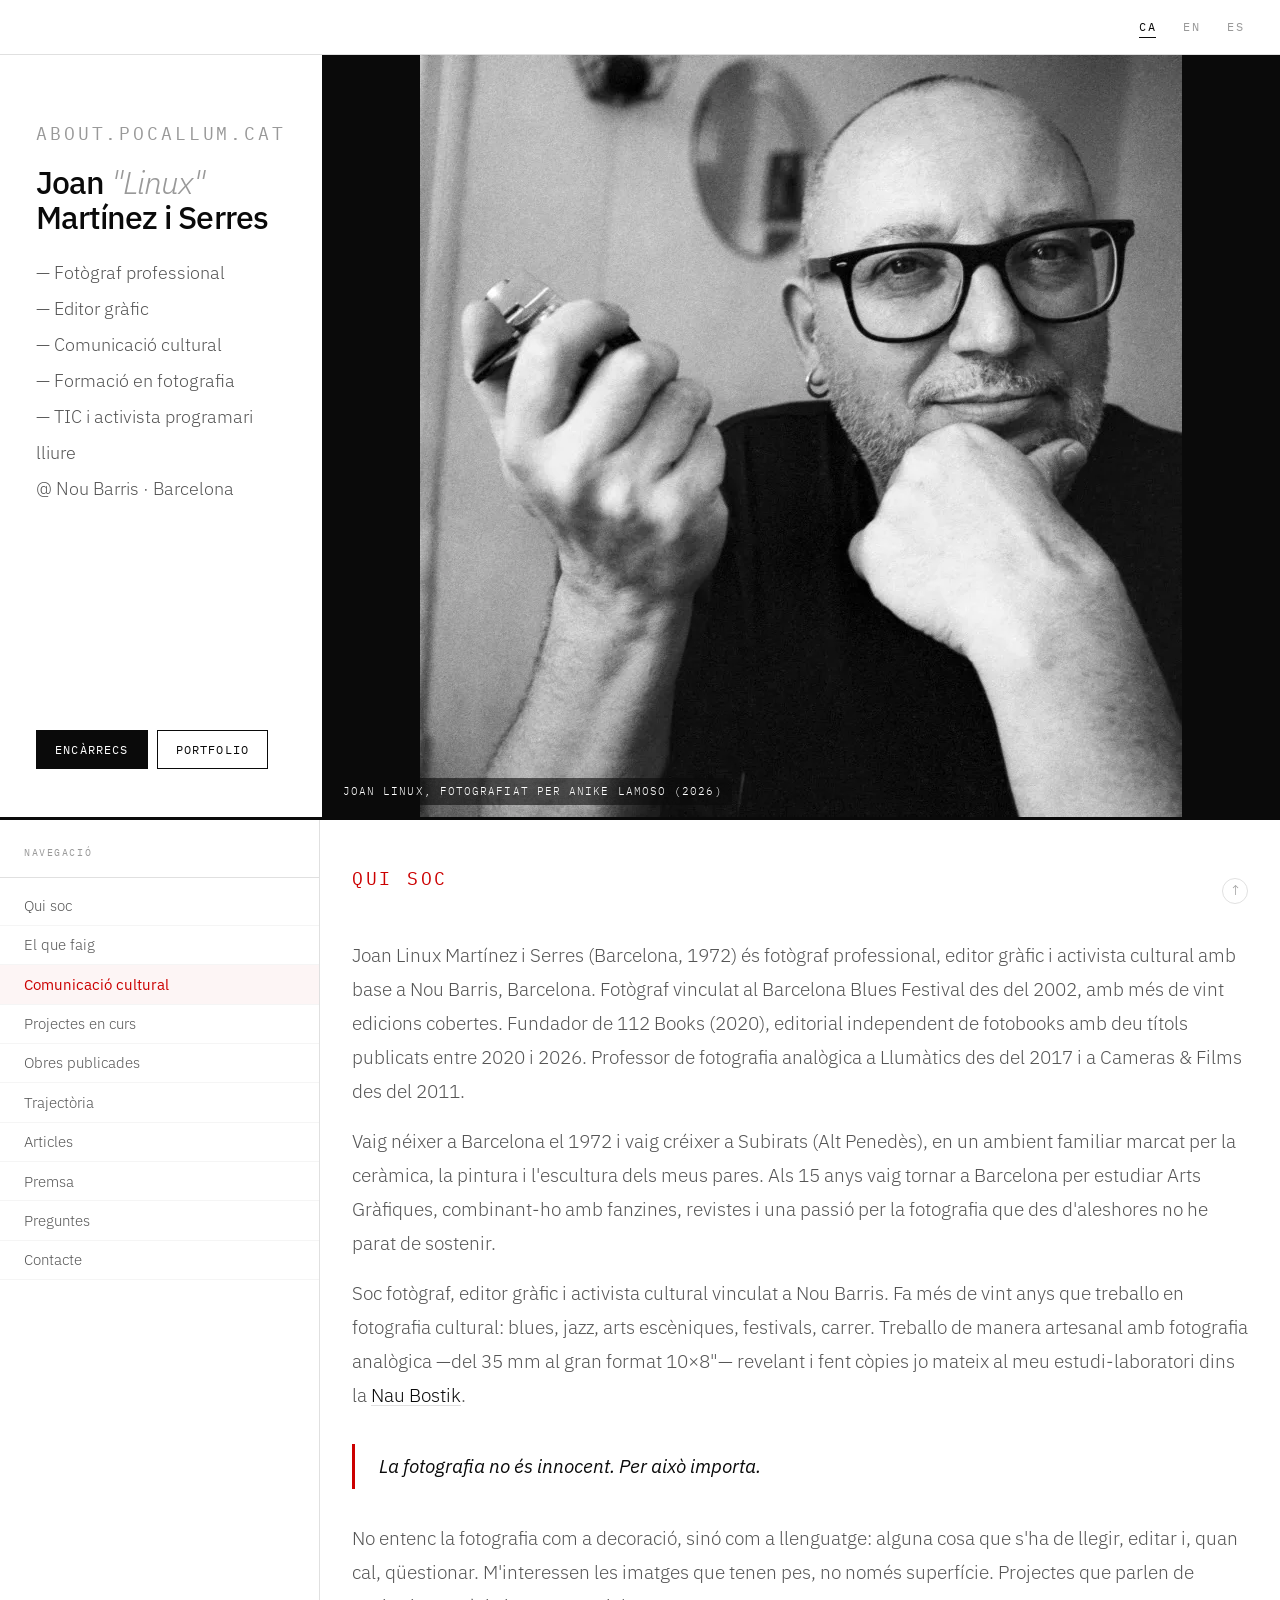
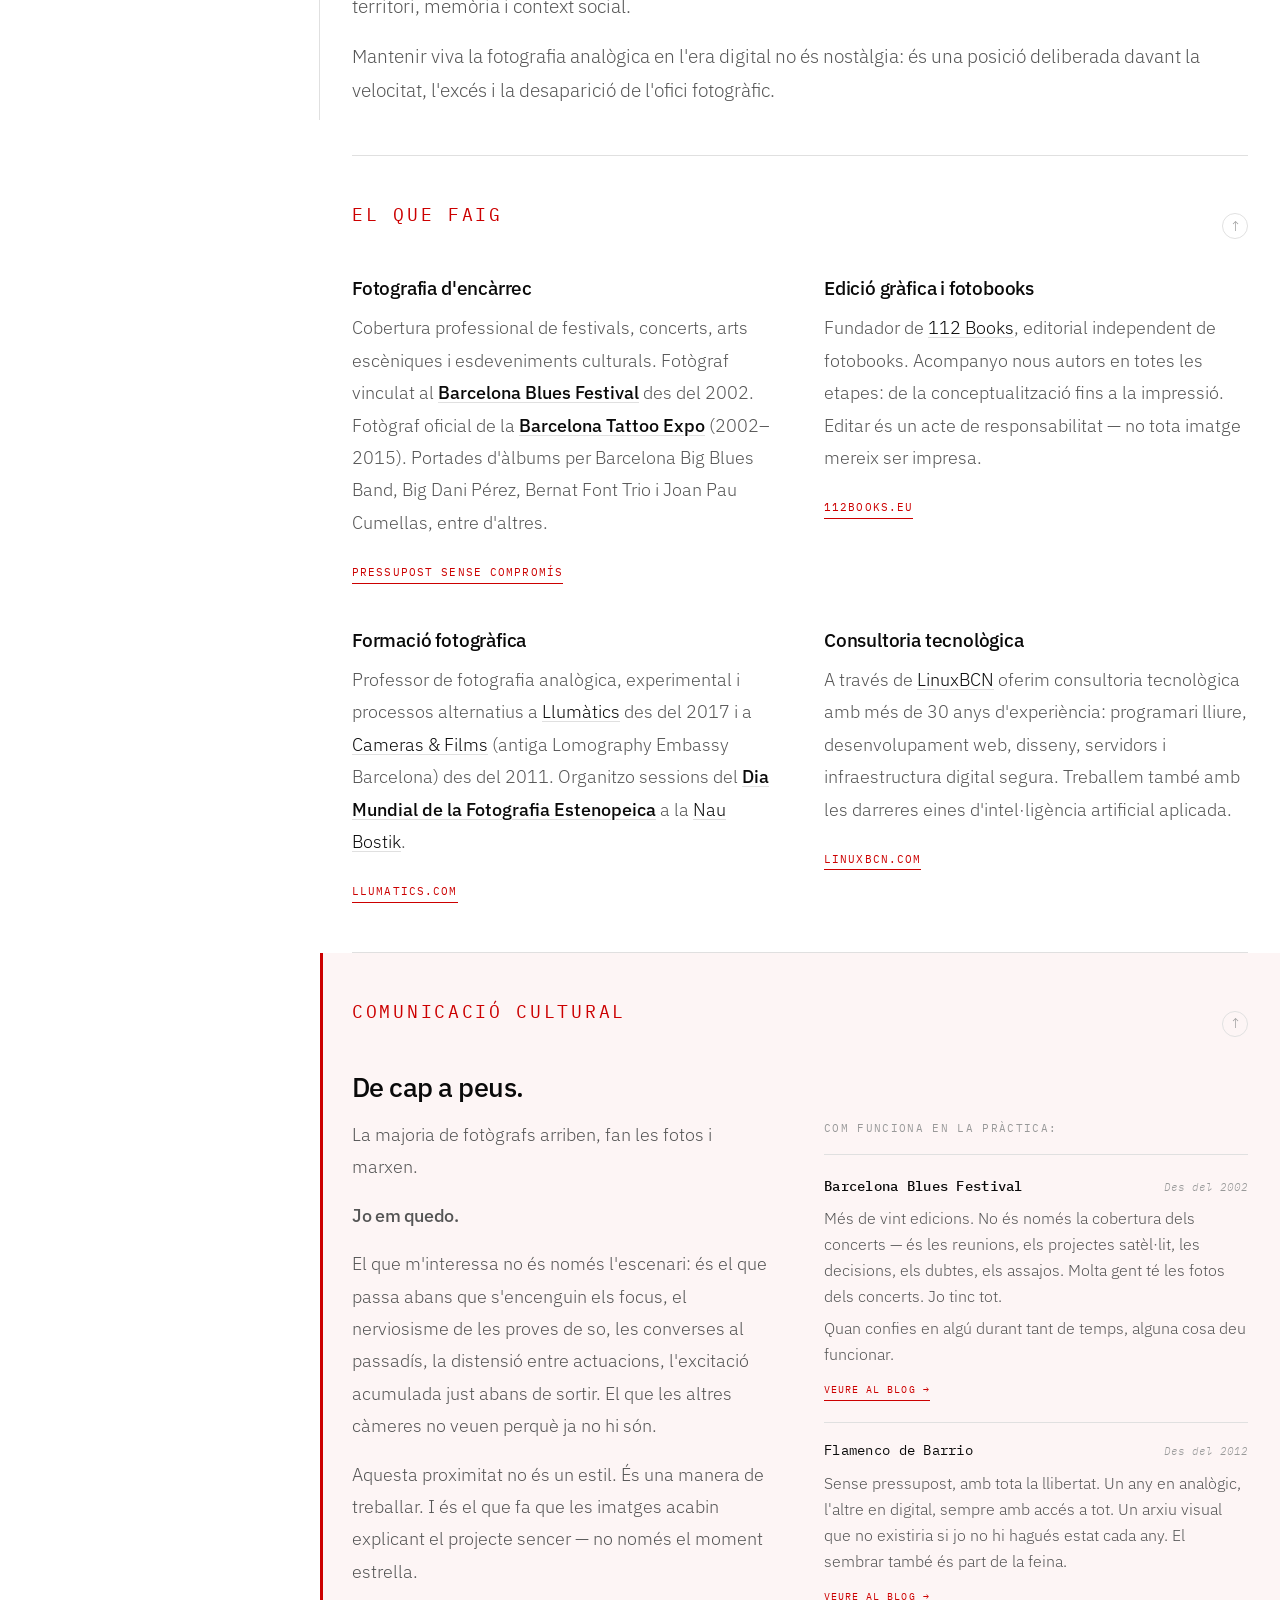
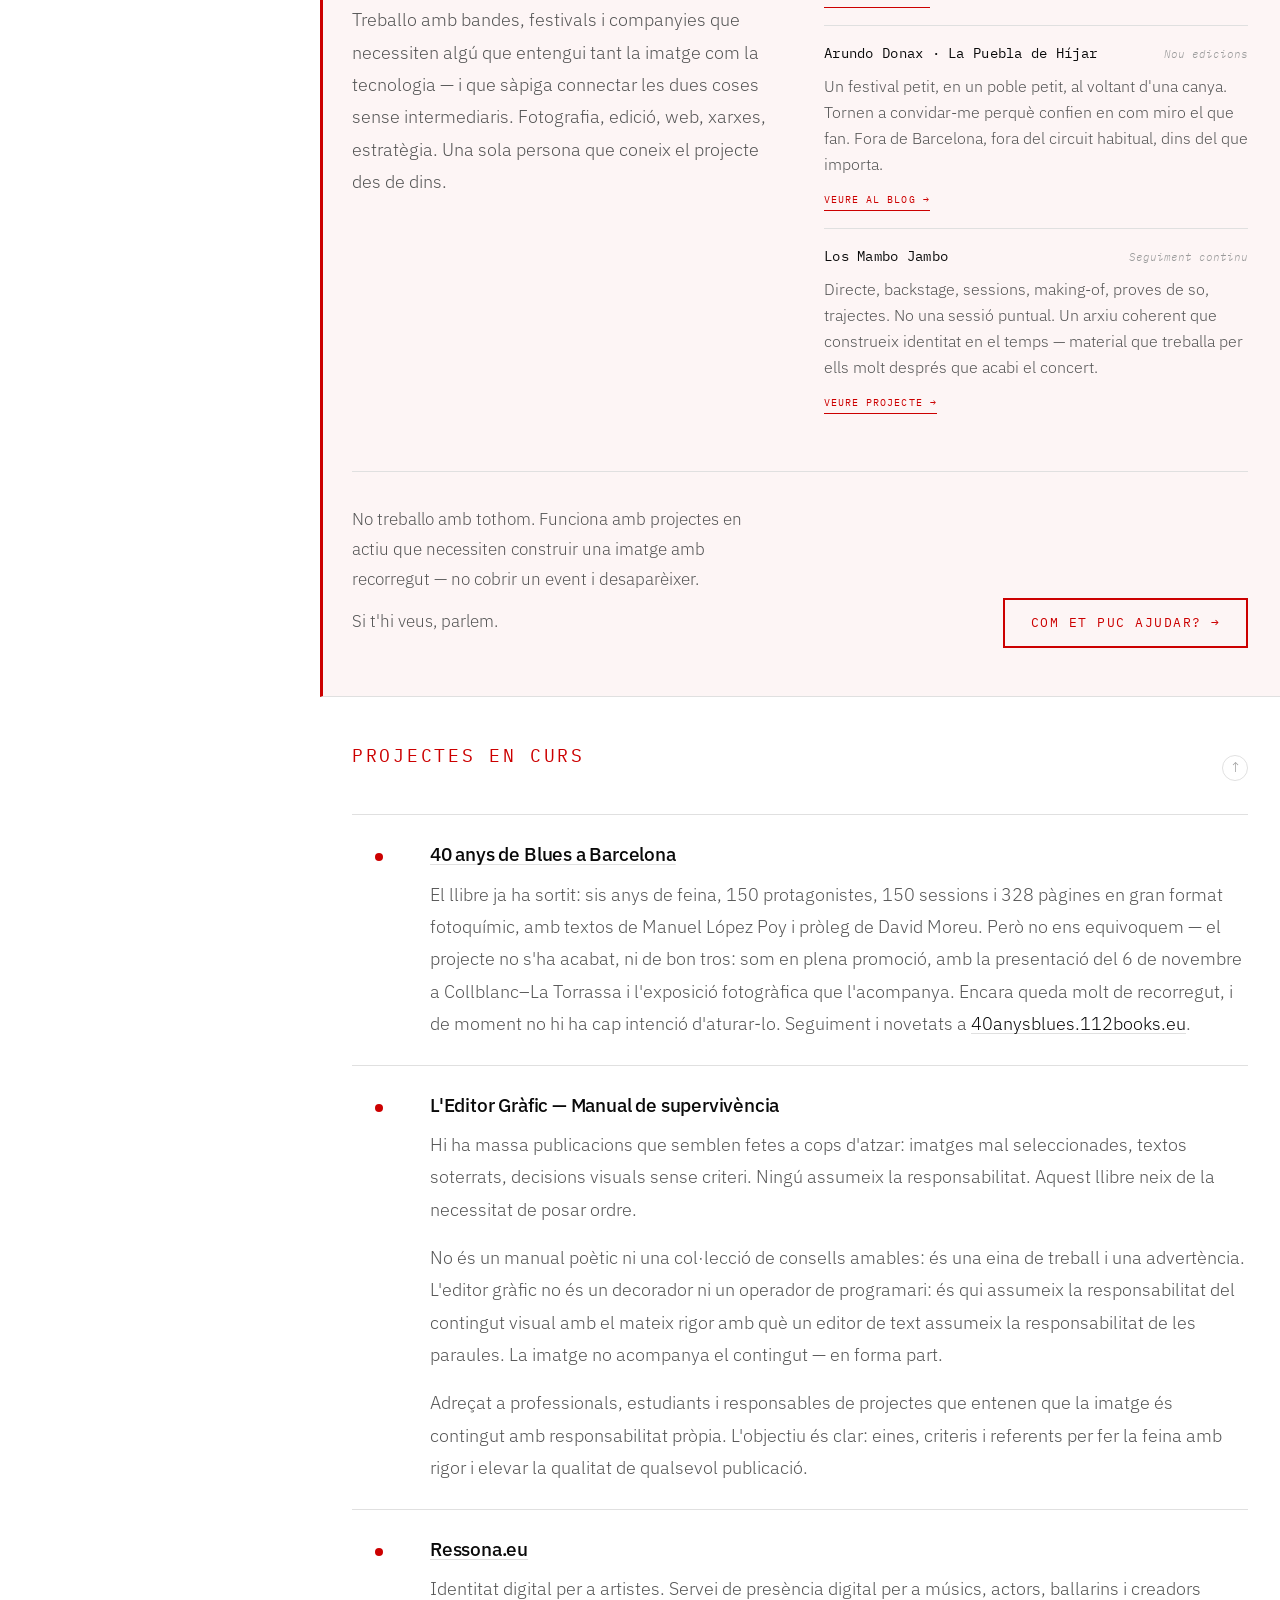
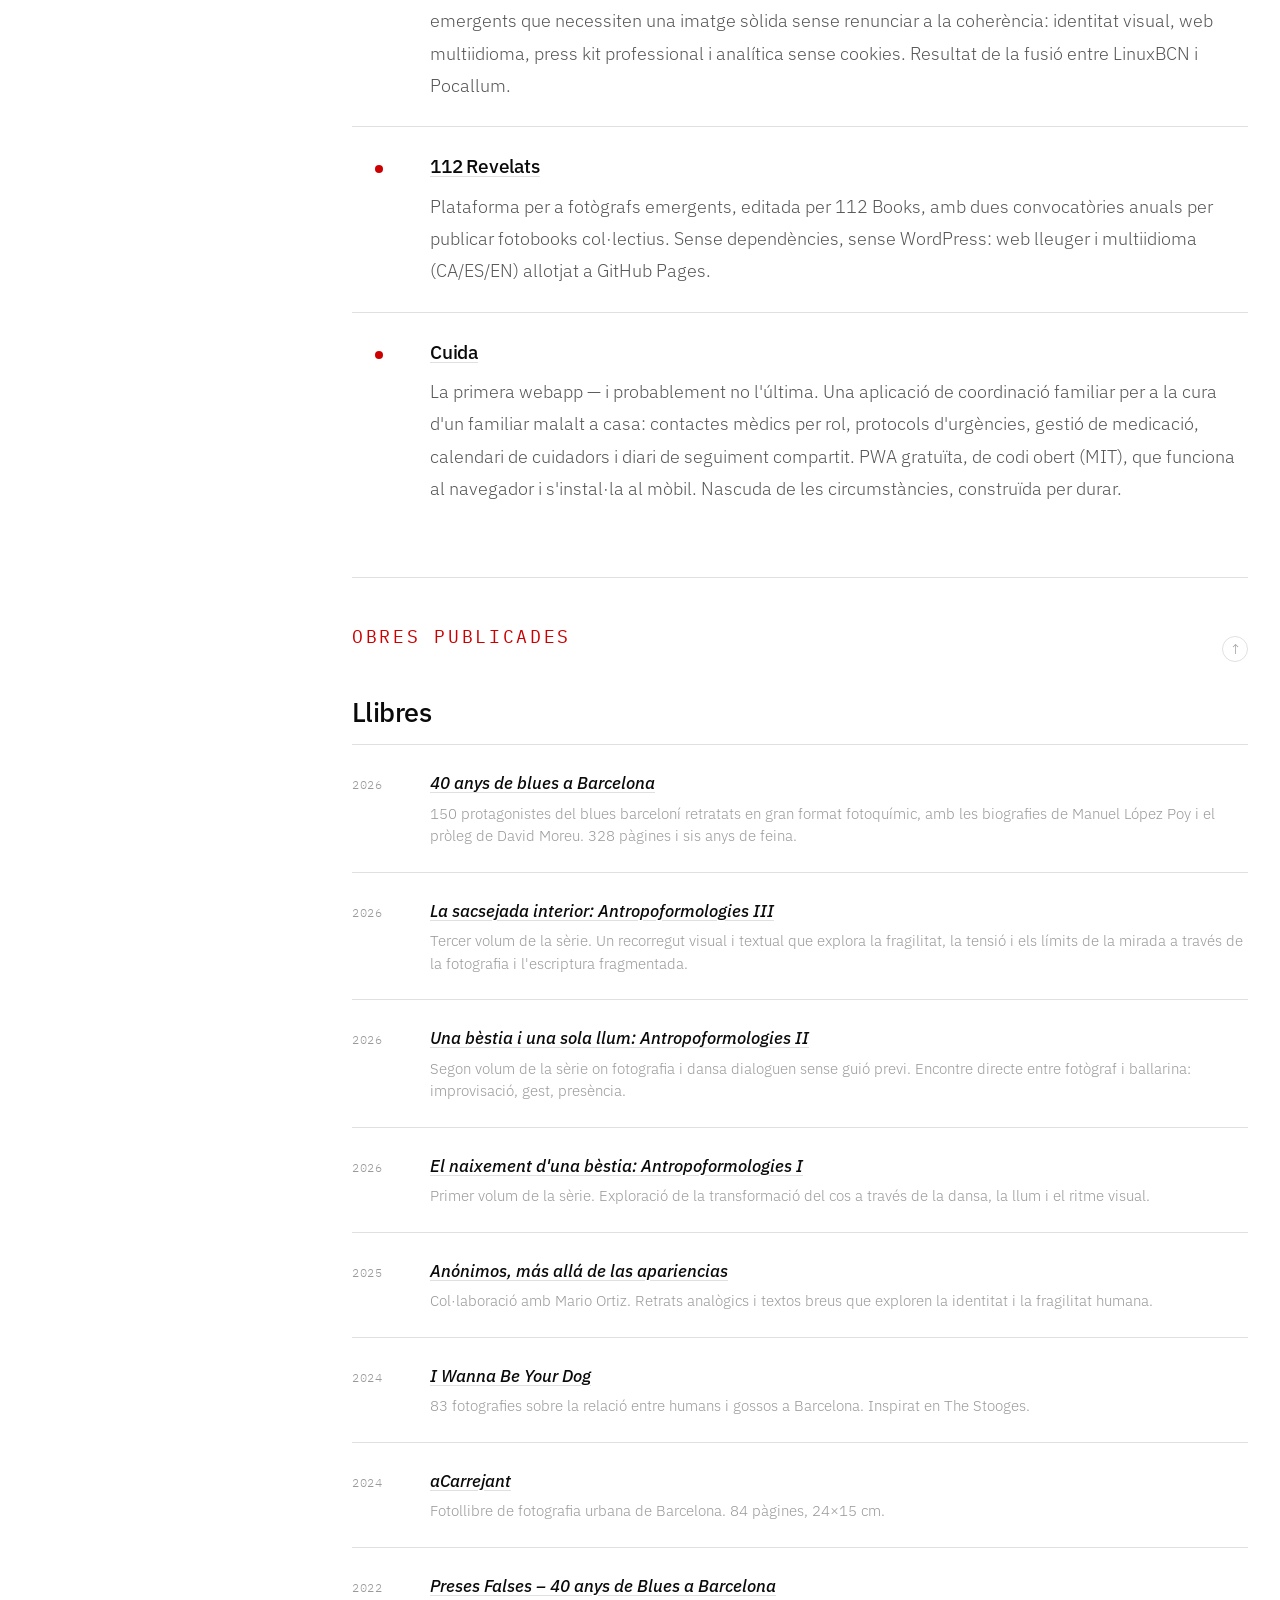
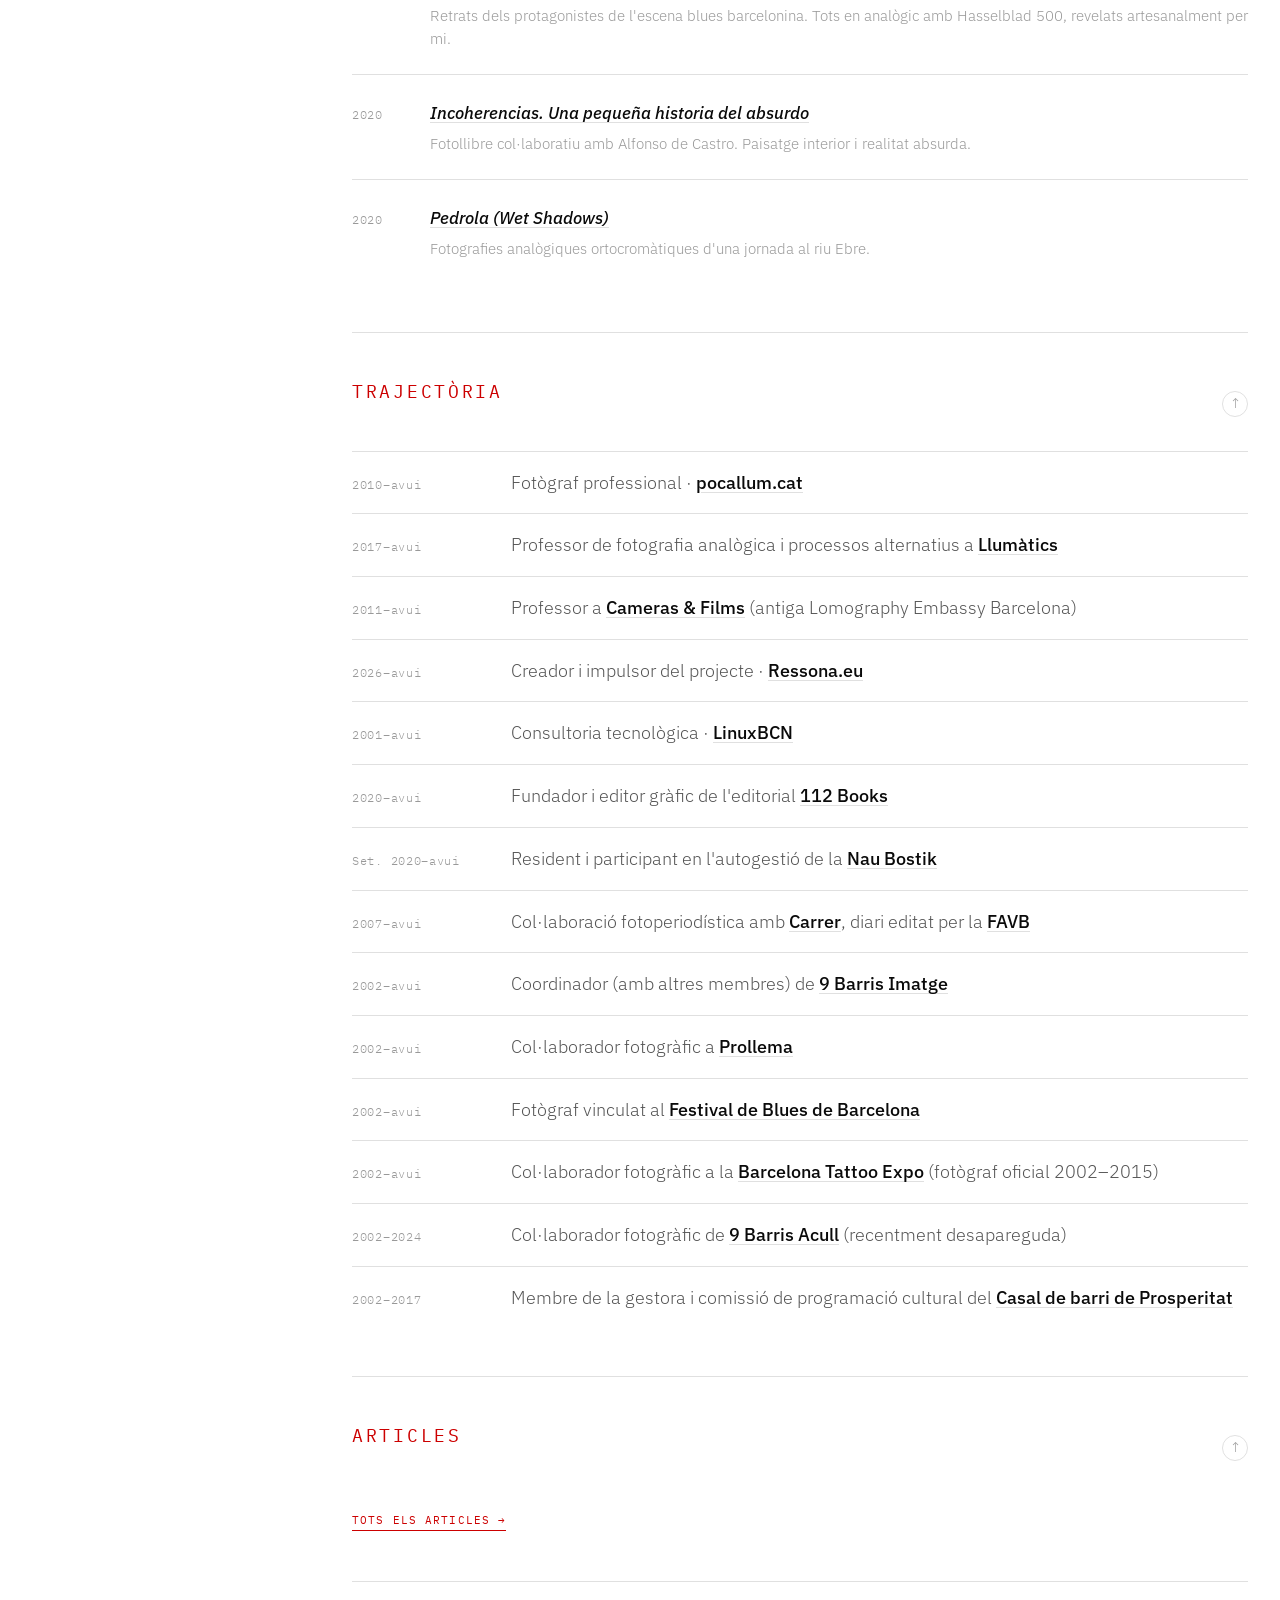
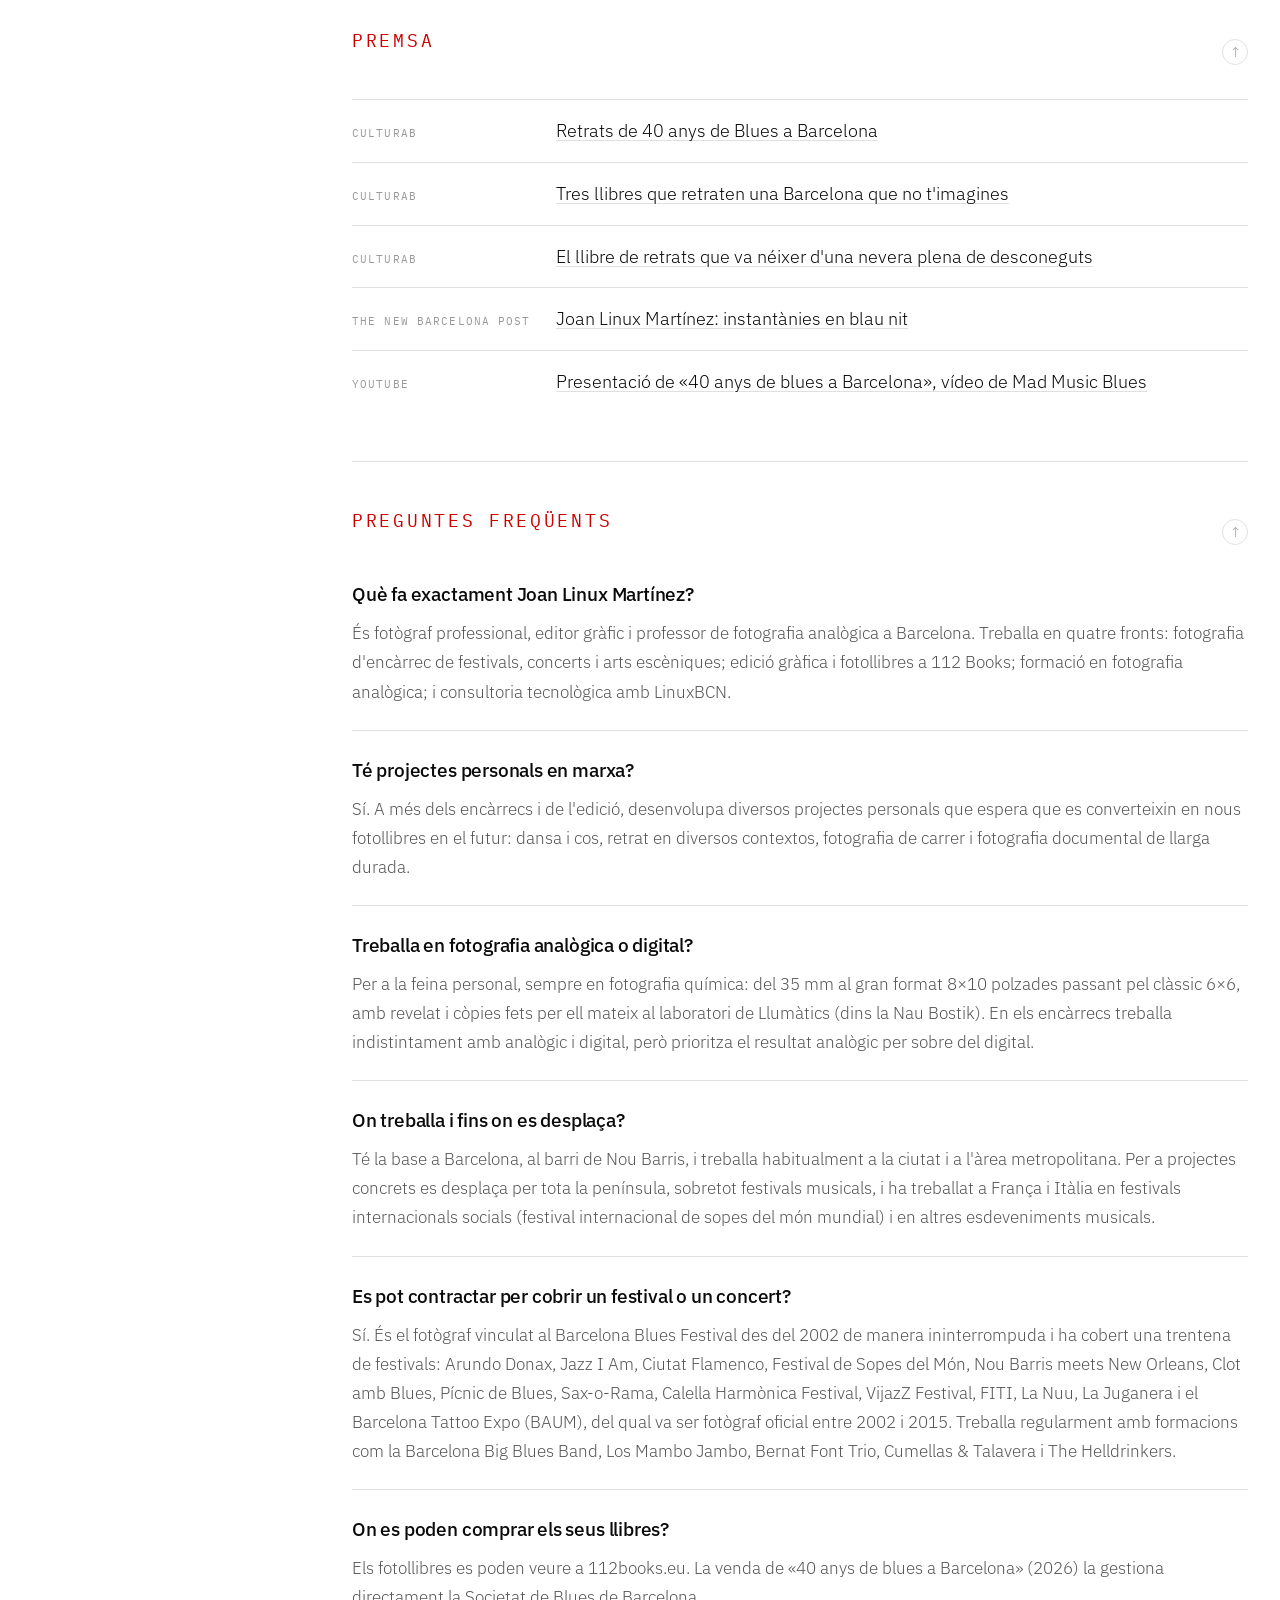
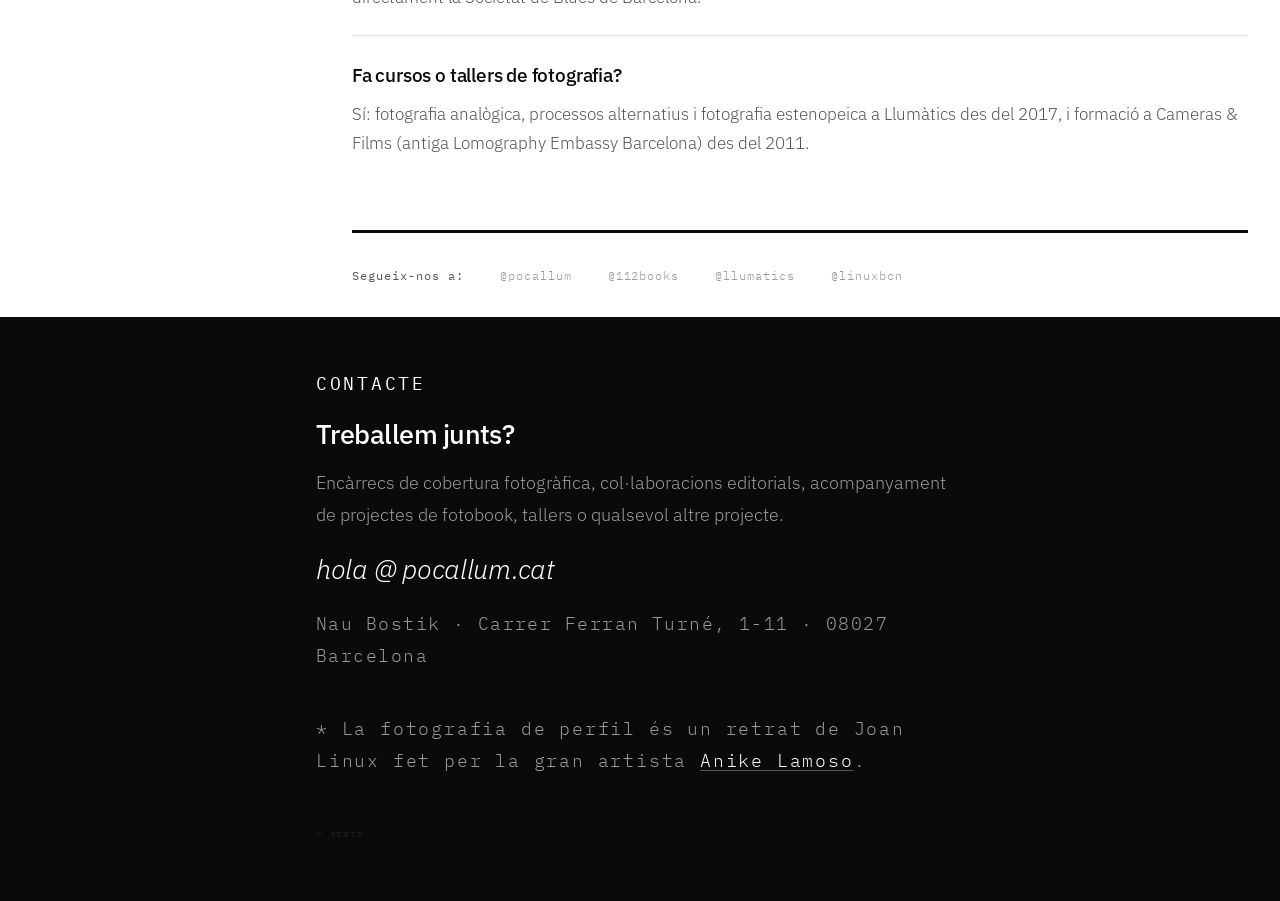
==== commit 53a645ab: "contingut: amplia les FAQ (desplacaments, festivals i formacions) i afegeix el video de la presentac" ====
--- a/index.html
+++ b/index.html
@@ -40,7 +40,7 @@
   <link rel="preconnect" href="https://fonts.googleapis.com">
   <link rel="preconnect" href="https://fonts.gstatic.com" crossorigin>
   <link href="https://fonts.googleapis.com/css2?family=IBM+Plex+Sans:ital,wght@0,300;0,400;0,500;1,300;1,400&family=IBM+Plex+Mono:wght@300;400&display=swap" rel="stylesheet">
-  <link rel="stylesheet" href="css/style.css?v=20261108g">
+  <link rel="stylesheet" href="css/style.css?v=20261108j">
   <script type="application/ld+json">
   {
     "@context": "https://schema.org",
@@ -225,9 +225,9 @@
         "mainEntity": [
           { "@type": "Question", "name": "Què fa exactament Joan Linux Martínez?", "acceptedAnswer": { "@type": "Answer", "text": "És fotògraf professional, editor gràfic i professor de fotografia analògica a Barcelona. Treballa en quatre fronts: fotografia d'encàrrec de festivals, concerts i arts escèniques; edició gràfica i fotollibres a 112 Books; formació en fotografia analògica; i consultoria tecnològica amb LinuxBCN." } },
           { "@type": "Question", "name": "Té projectes personals en marxa?", "acceptedAnswer": { "@type": "Answer", "text": "Sí. A més dels encàrrecs i de l'edició, desenvolupa diversos projectes personals que espera que es converteixin en nous fotollibres en el futur: dansa i cos, retrat en diversos contextos, fotografia de carrer i fotografia documental de llarga durada." } },
-          { "@type": "Question", "name": "Treballa en fotografia analògica o digital?", "acceptedAnswer": { "@type": "Answer", "text": "Per a la feina personal, sempre en fotografia química: del 35 mm al gran format 10×8 polzades, amb revelat i còpies fets per ell mateix al laboratori de la Nau Bostik. En els encàrrecs treballa indistintament amb analògic i digital, però prioritza el resultat analògic per sobre del digital." } },
-          { "@type": "Question", "name": "On treballa i fins on es desplaça?", "acceptedAnswer": { "@type": "Answer", "text": "Té la base a Barcelona, al barri de Nou Barris, i treballa habitualment a la ciutat i a l'àrea metropolitana. Per a projectes concrets es desplaça més enllà." } },
-          { "@type": "Question", "name": "Es pot contractar per cobrir un festival o un concert?", "acceptedAnswer": { "@type": "Answer", "text": "Sí. És el fotògraf vinculat al Barcelona Blues Festival des del 2002 de manera ininterrompuda, ha estat fotògraf oficial de la Barcelona Tattoo Expo entre 2002 i 2015 i treballa regularment amb bandes, companyies i festivals." } },
+          { "@type": "Question", "name": "Treballa en fotografia analògica o digital?", "acceptedAnswer": { "@type": "Answer", "text": "Per a la feina personal, sempre en fotografia química: del 35 mm al gran format 8×10 polzades passant pel clàssic 6×6, amb revelat i còpies fets per ell mateix al laboratori de Llumàtics (dins la Nau Bostik). En els encàrrecs treballa indistintament amb analògic i digital, però prioritza el resultat analògic per sobre del digital." } },
+          { "@type": "Question", "name": "On treballa i fins on es desplaça?", "acceptedAnswer": { "@type": "Answer", "text": "Té la base a Barcelona, al barri de Nou Barris, i treballa habitualment a la ciutat i a l'àrea metropolitana. Per a projectes concrets es desplaça per tota la península, sobretot festivals musicals, i ha treballat a França i Itàlia en festivals internacionals socials (festival internacional de sopes del món mundial) i en altres esdeveniments musicals." } },
+          { "@type": "Question", "name": "Es pot contractar per cobrir un festival o un concert?", "acceptedAnswer": { "@type": "Answer", "text": "Sí. És el fotògraf vinculat al Barcelona Blues Festival des del 2002 de manera ininterrompuda i ha cobert una trentena de festivals: Arundo Donax, Jazz I Am, Ciutat Flamenco, Festival de Sopes del Món, Nou Barris meets New Orleans, Clot amb Blues, Pícnic de Blues, Sax-o-Rama, Calella Harmònica Festival, VijazZ Festival, FITI, La Nuu, La Juganera i el Barcelona Tattoo Expo (BAUM), del qual va ser fotògraf oficial entre 2002 i 2015. Treballa regularment amb formacions com la Barcelona Big Blues Band, Los Mambo Jambo, Bernat Font Trio, Cumellas & Talavera i The Helldrinkers." } },
           { "@type": "Question", "name": "On es poden comprar els seus llibres?", "acceptedAnswer": { "@type": "Answer", "text": "Els fotollibres es poden veure a 112books.eu. La venda de «40 anys de blues a Barcelona» (2026) la gestiona directament la Societat de Blues de Barcelona." } },
           { "@type": "Question", "name": "Fa cursos o tallers de fotografia?", "acceptedAnswer": { "@type": "Answer", "text": "Sí: fotografia analògica, processos alternatius i fotografia estenopeica a Llumàtics des del 2017, i formació a Cameras & Films (antiga Lomography Embassy Barcelona) des del 2011." } }
         ]
@@ -535,6 +535,7 @@
       <li><span class="press-source">CulturaB</span><a href="https://culturab.cat/noticies/tres-llibres-retraten-barcelona-no-timagines/" target="_blank" rel="noopener noreferrer">Tres llibres que retraten una Barcelona que no t'imagines</a></li>
       <li><span class="press-source">CulturaB</span><a href="https://culturab.cat/noticies/llibre-retrats-neixer-nevera-plena-desconeguts/" target="_blank" rel="noopener noreferrer">El llibre de retrats que va néixer d'una nevera plena de desconeguts</a></li>
       <li><span class="press-source">The New Barcelona Post</span><a href="https://www.thenewbarcelonapost.com/joan-linux-martinez-instantaneas-en-azul-noche/" target="_blank" rel="noopener noreferrer">Joan Linux Martínez: instantànies en blau nit</a></li>
+      <li><span class="press-source">YouTube</span><a href="https://www.youtube.com/watch?v=7_6aDeOZyhQ" target="_blank" rel="noopener noreferrer">Presentació de «40 anys de blues a Barcelona», vídeo de Mad Music Blues</a></li>
     </ul>
   </section>
 
@@ -555,15 +556,15 @@
       </div>
       <div class="faq-item">
         <h3>Treballa en fotografia analògica o digital?</h3>
-        <p>Per a la feina personal, sempre en fotografia química: del 35 mm al gran format 10×8 polzades, amb revelat i còpies fets per ell mateix al laboratori de la Nau Bostik. En els encàrrecs treballa indistintament amb analògic i digital, però prioritza el resultat analògic per sobre del digital.</p>
+        <p>Per a la feina personal, sempre en fotografia química: del 35 mm al gran format 8×10 polzades passant pel clàssic 6×6, amb revelat i còpies fets per ell mateix al laboratori de Llumàtics (dins la Nau Bostik). En els encàrrecs treballa indistintament amb analògic i digital, però prioritza el resultat analògic per sobre del digital.</p>
       </div>
       <div class="faq-item">
         <h3>On treballa i fins on es desplaça?</h3>
-        <p>Té la base a Barcelona, al barri de Nou Barris, i treballa habitualment a la ciutat i a l'àrea metropolitana. Per a projectes concrets es desplaça més enllà.</p>
+        <p>Té la base a Barcelona, al barri de Nou Barris, i treballa habitualment a la ciutat i a l'àrea metropolitana. Per a projectes concrets es desplaça per tota la península, sobretot festivals musicals, i ha treballat a França i Itàlia en festivals internacionals socials (festival internacional de sopes del món mundial) i en altres esdeveniments musicals.</p>
       </div>
       <div class="faq-item">
         <h3>Es pot contractar per cobrir un festival o un concert?</h3>
-        <p>Sí. És el fotògraf vinculat al Barcelona Blues Festival des del 2002 de manera ininterrompuda, ha estat fotògraf oficial de la Barcelona Tattoo Expo entre 2002 i 2015 i treballa regularment amb bandes, companyies i festivals.</p>
+        <p>Sí. És el fotògraf vinculat al Barcelona Blues Festival des del 2002 de manera ininterrompuda i ha cobert una trentena de festivals: Arundo Donax, Jazz I Am, Ciutat Flamenco, Festival de Sopes del Món, Nou Barris meets New Orleans, Clot amb Blues, Pícnic de Blues, Sax-o-Rama, Calella Harmònica Festival, VijazZ Festival, FITI, La Nuu, La Juganera i el Barcelona Tattoo Expo (BAUM), del qual va ser fotògraf oficial entre 2002 i 2015. Treballa regularment amb formacions com la Barcelona Big Blues Band, Los Mambo Jambo, Bernat Font Trio, Cumellas &amp; Talavera i The Helldrinkers.</p>
       </div>
       <div class="faq-item">
         <h3>On es poden comprar els seus llibres?</h3>
@@ -601,6 +602,6 @@
   </div>
 </div>
 
-<script src="js/main.js?v=20261108g" defer></script>
+<script src="js/main.js?v=20261108j" defer></script>
 </body>
 </html>
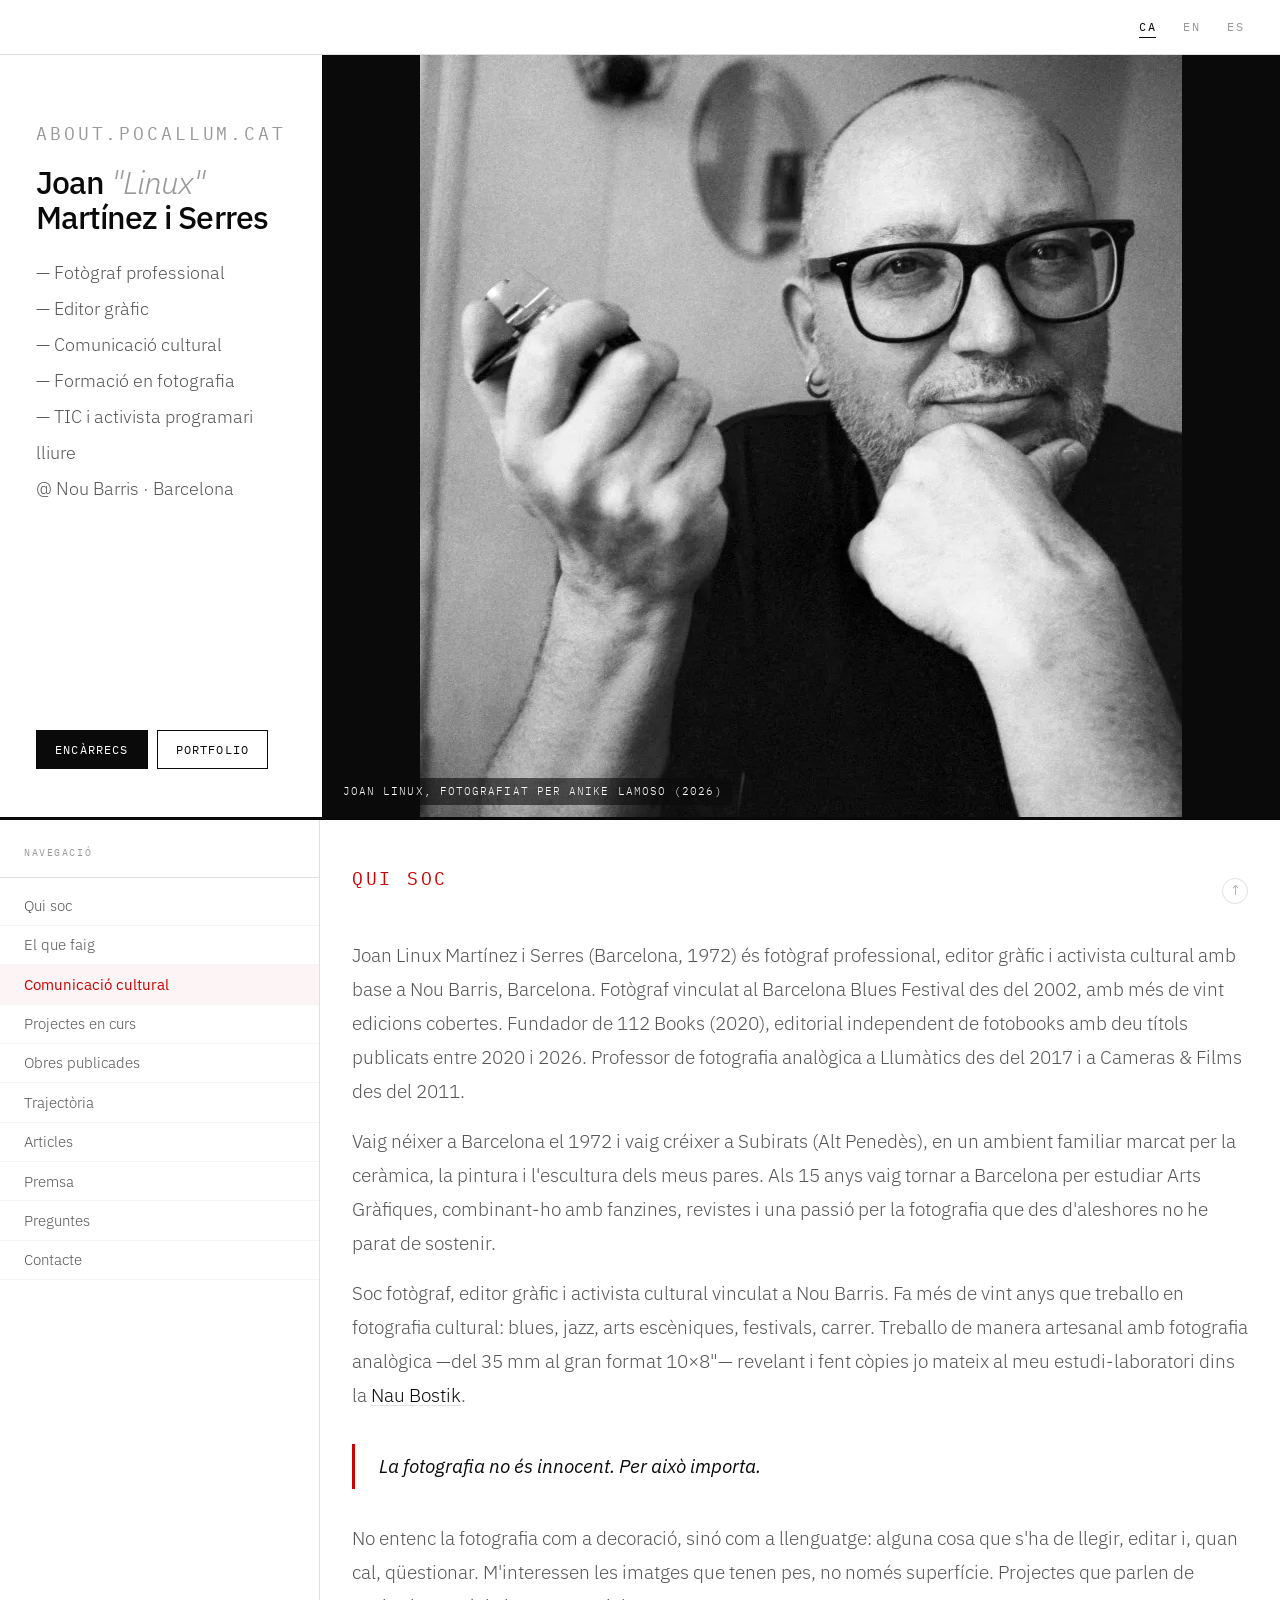
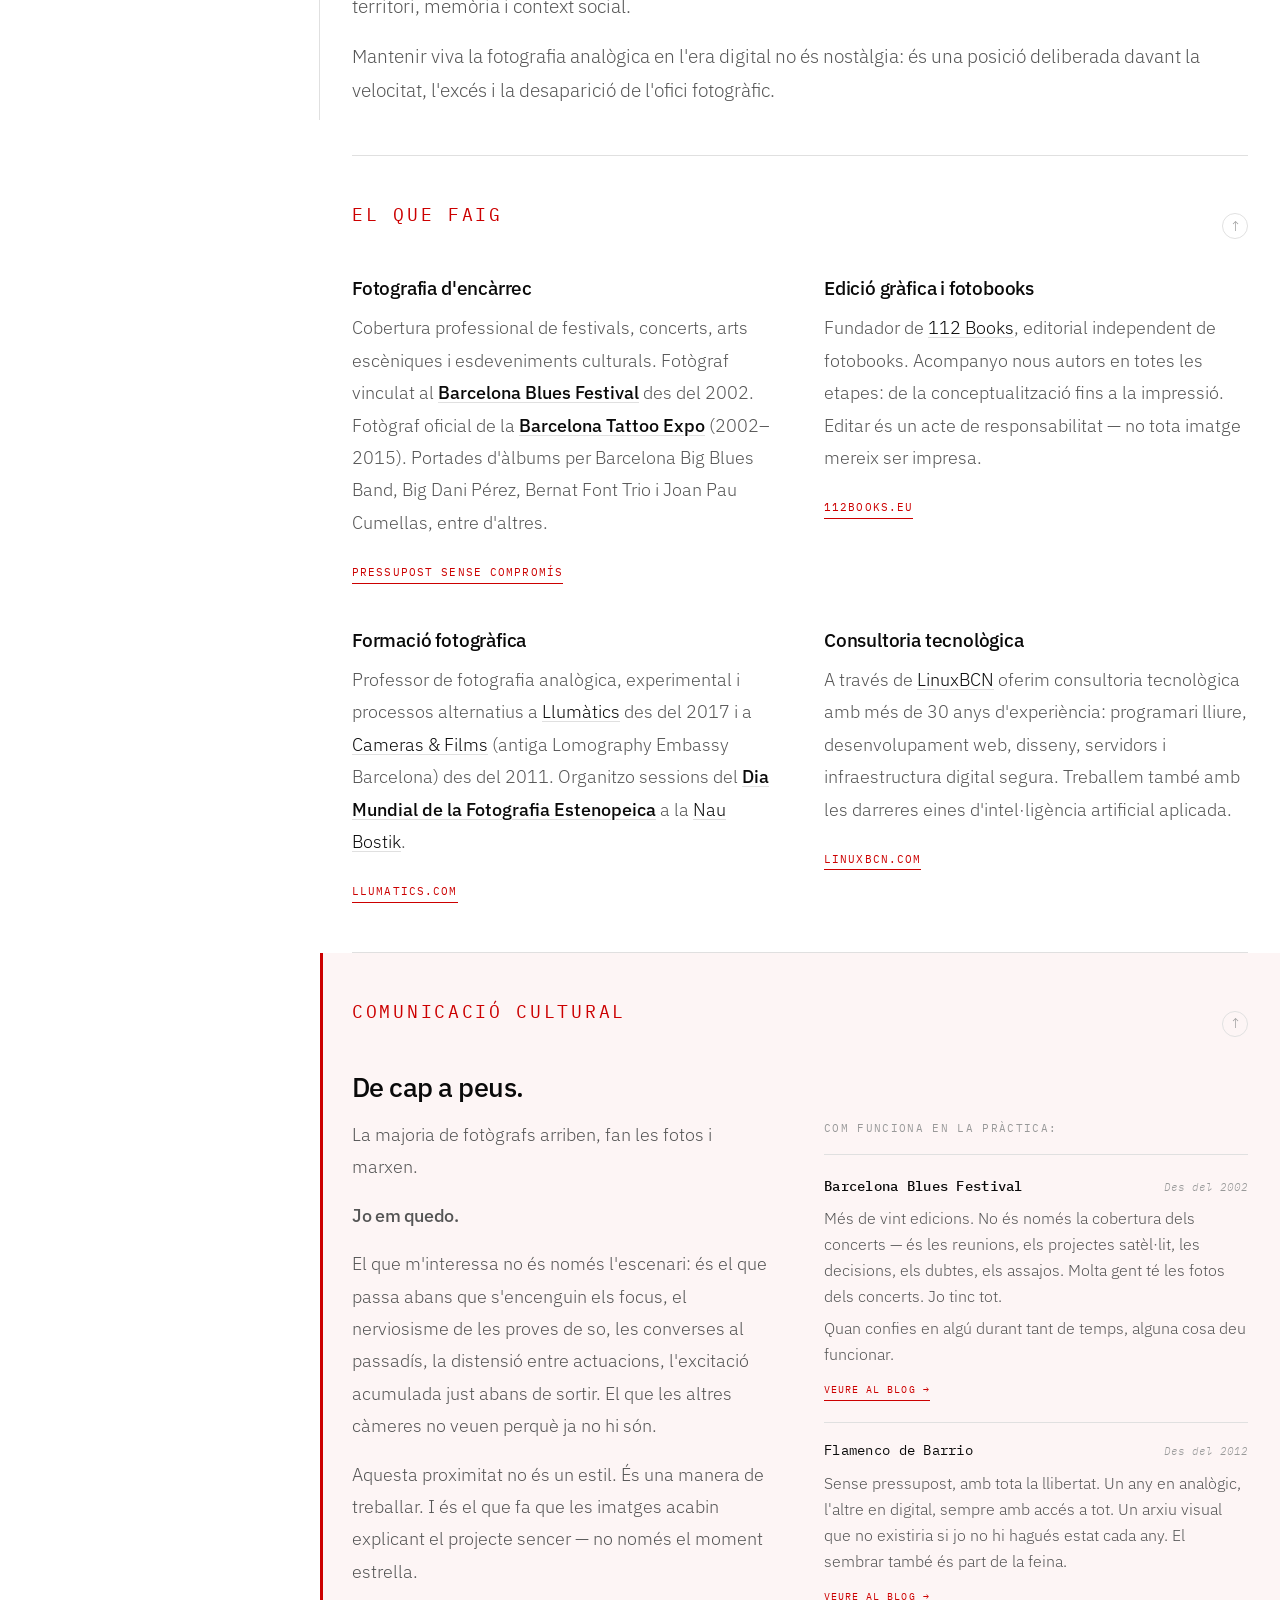
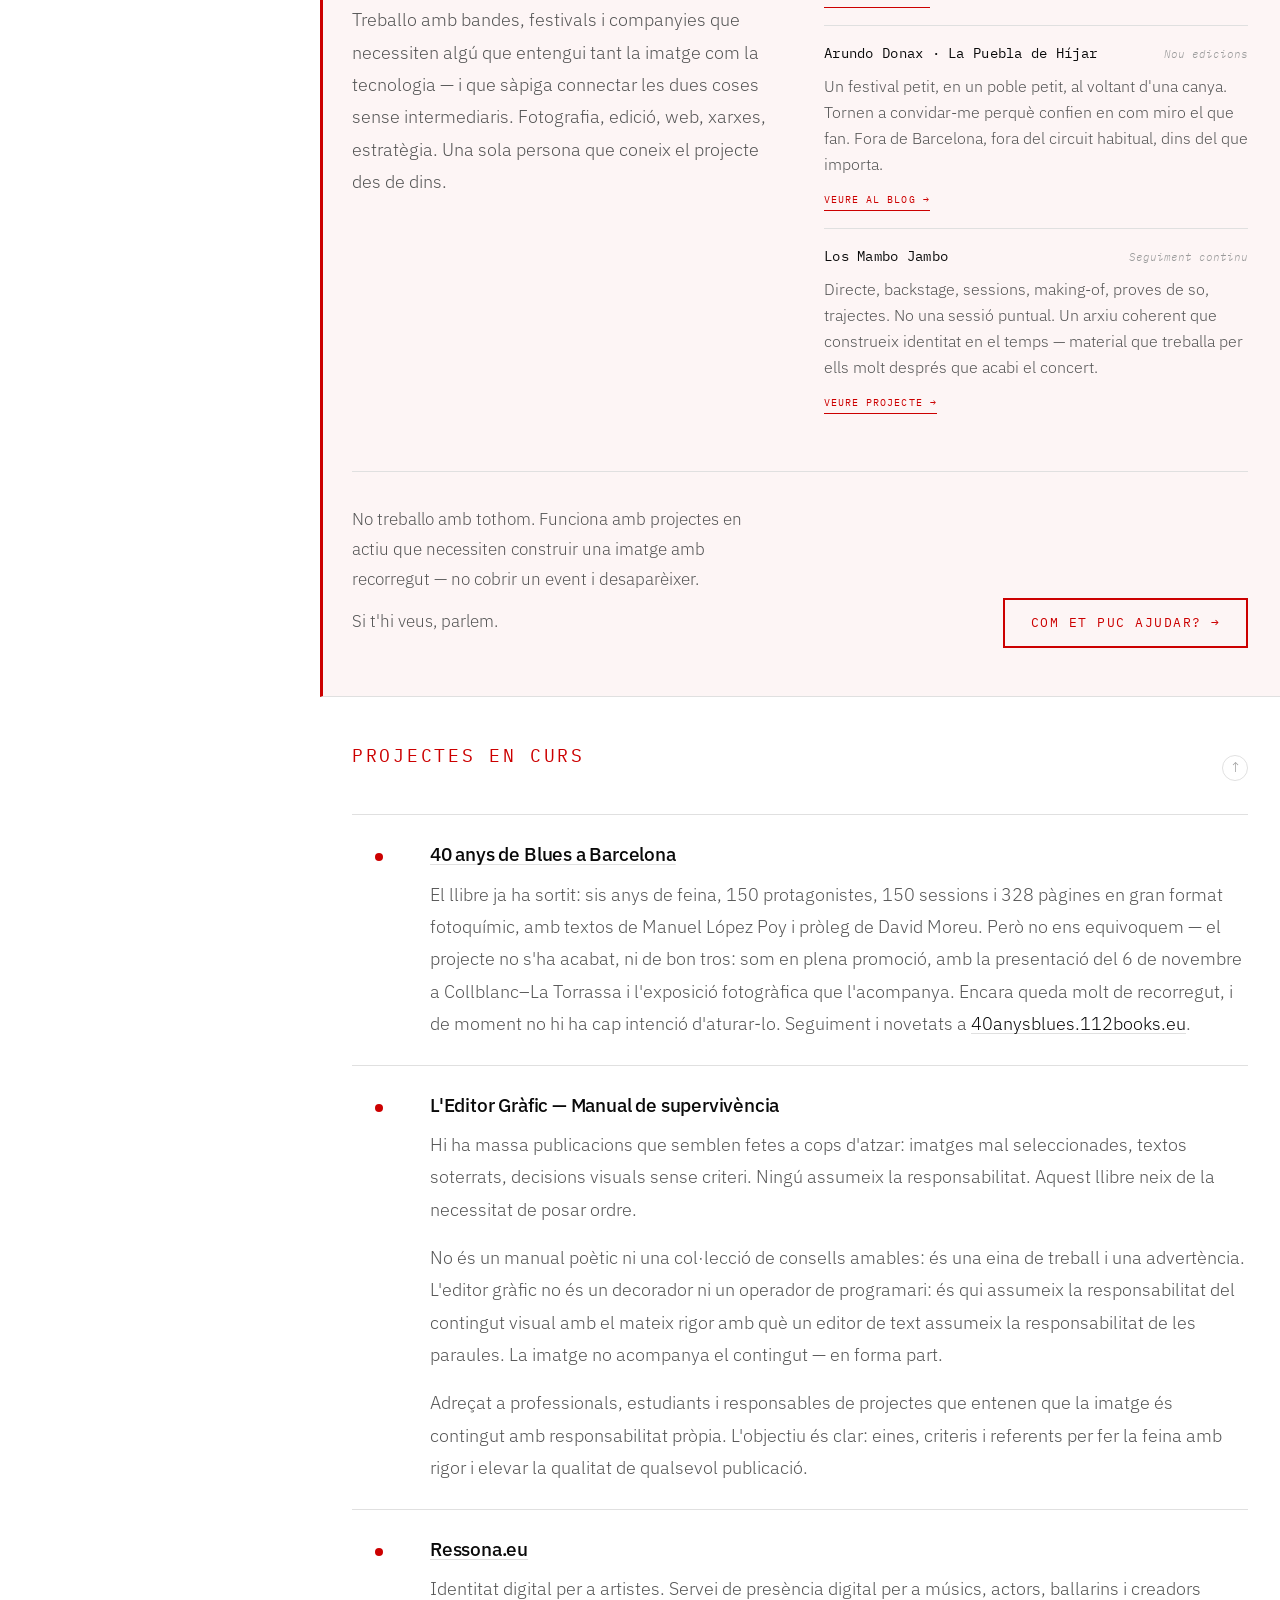
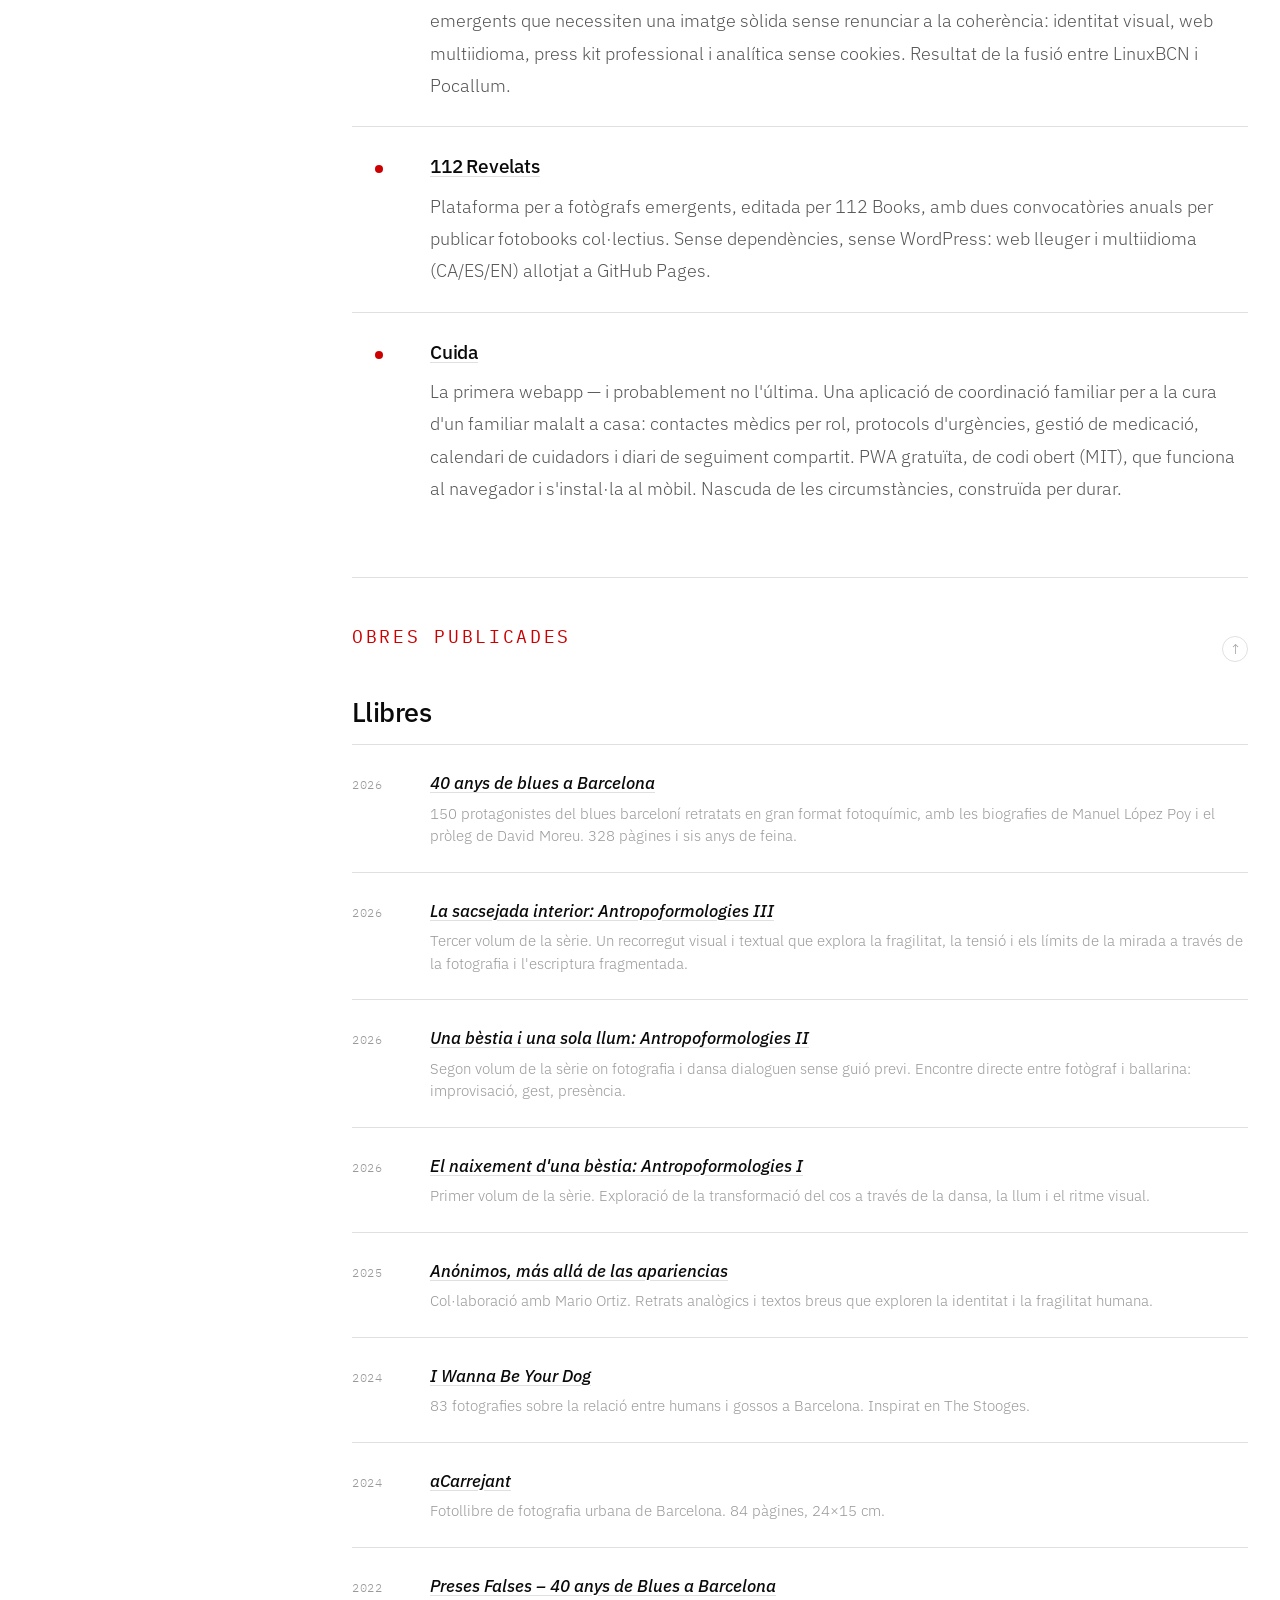
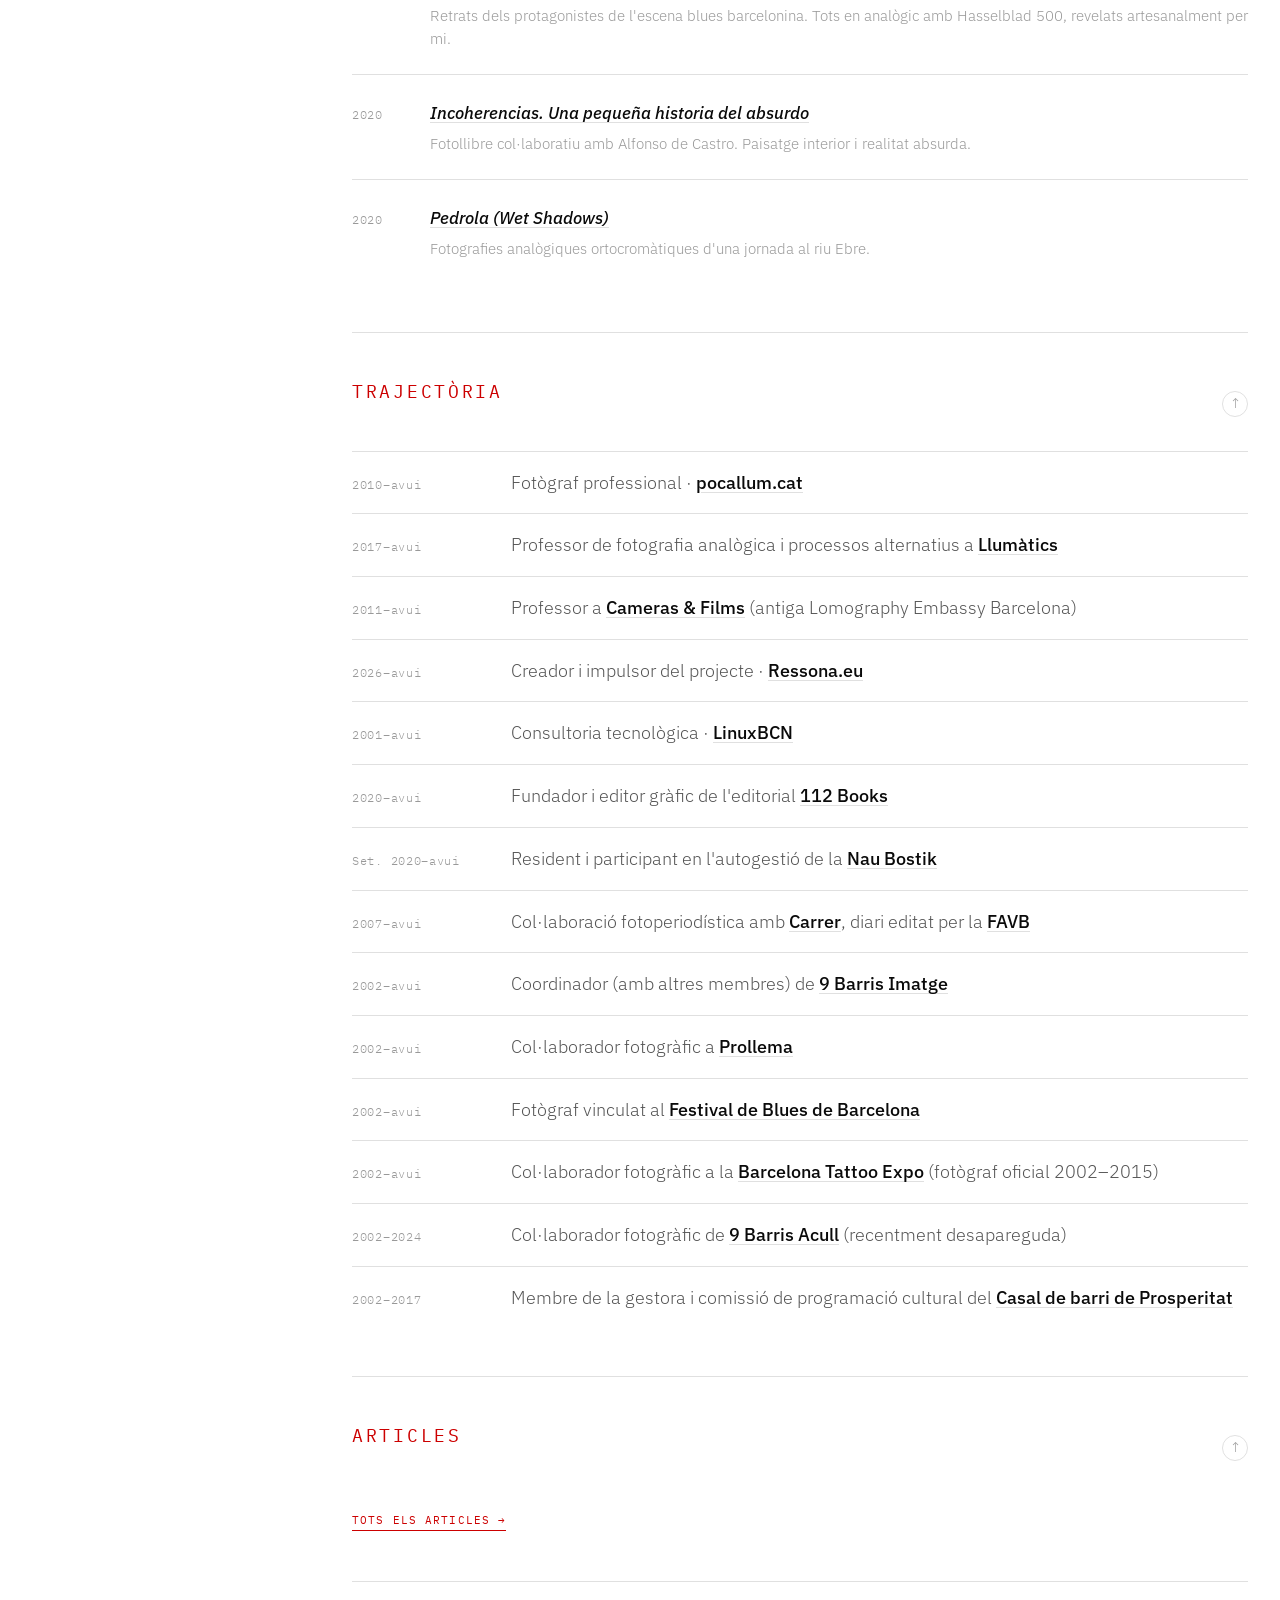
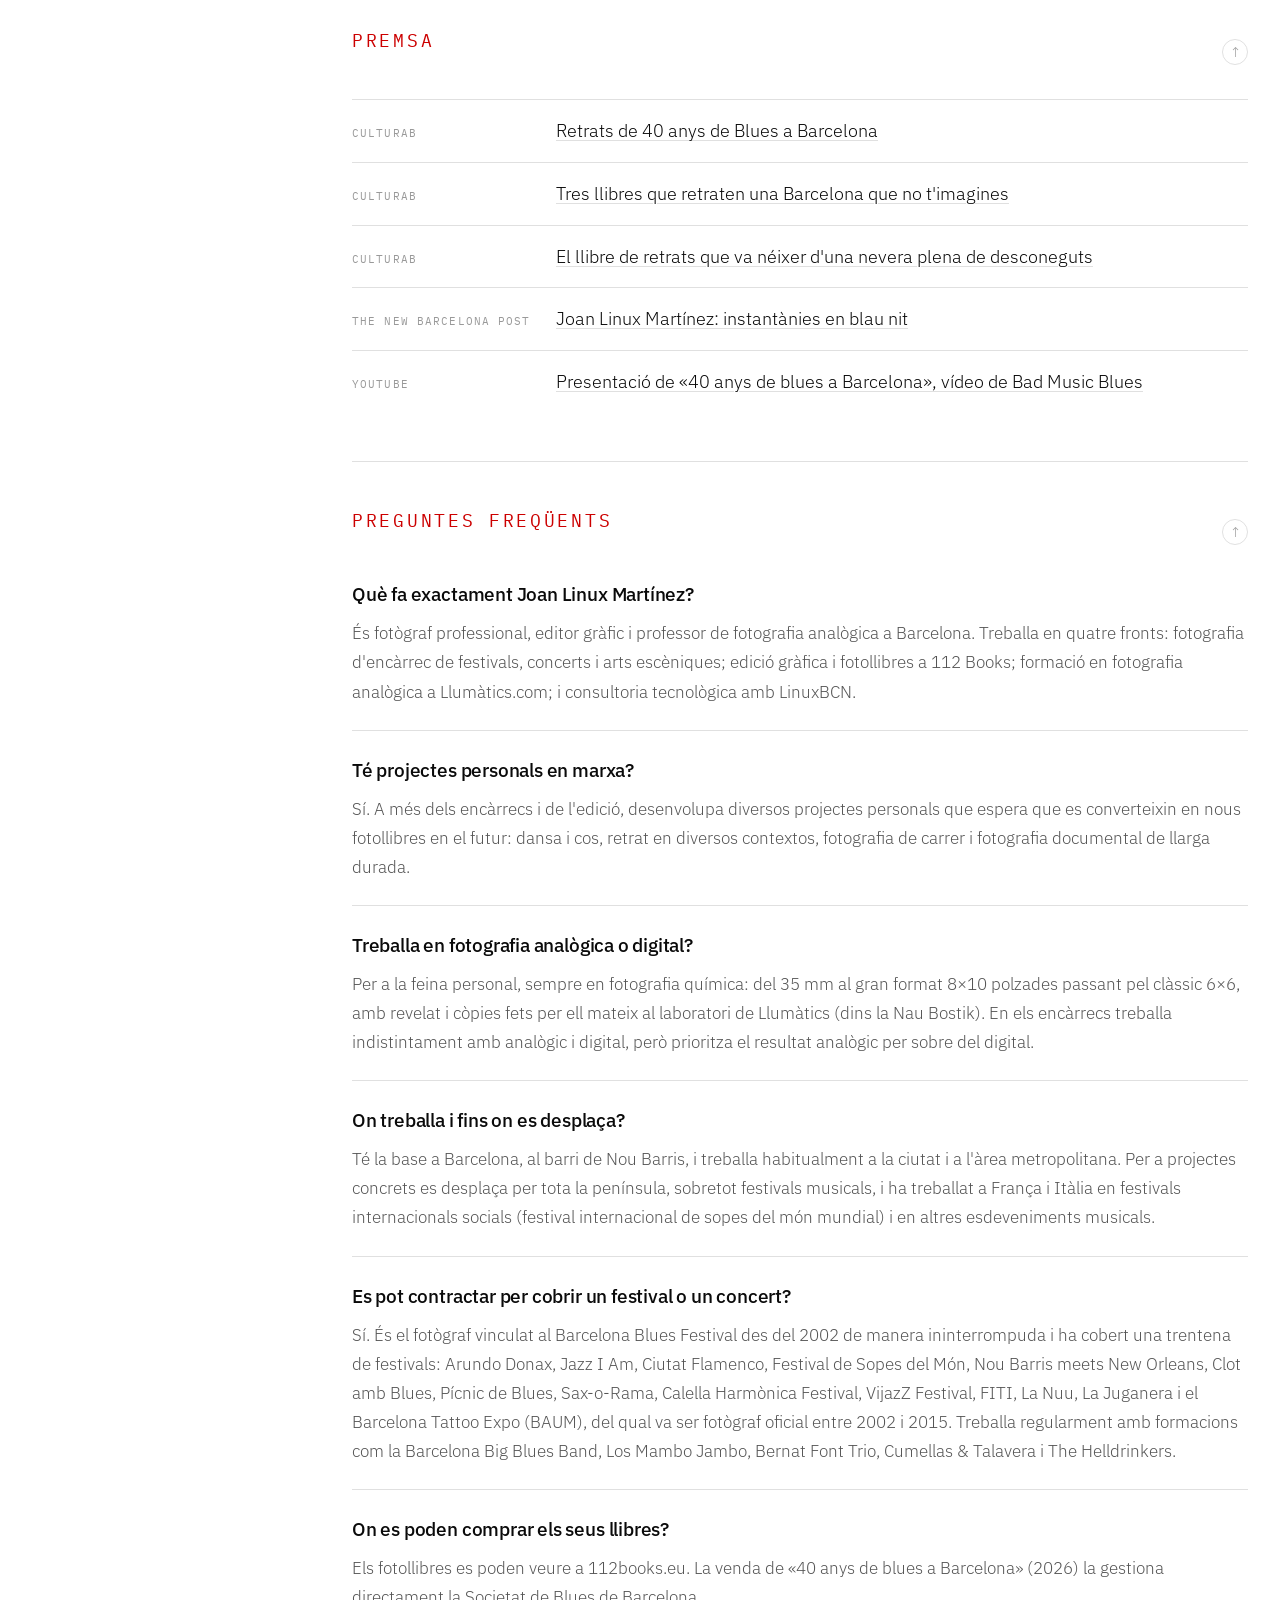
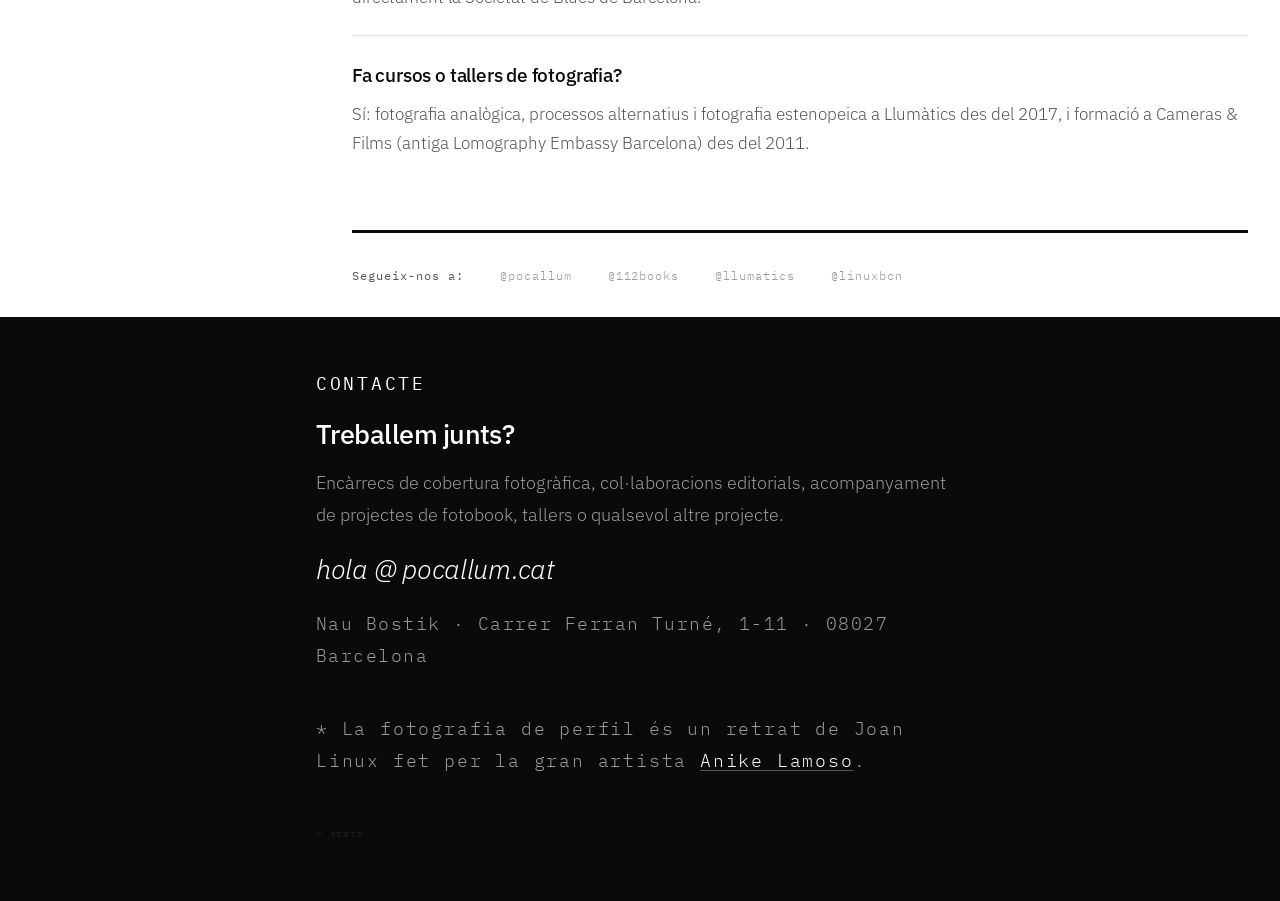
==== commit a3a6d38b: "contingut: formacio a Llumatics.com i correccio del nom del canal - Primera FAQ: la formacio en foto" ====
--- a/index.html
+++ b/index.html
@@ -40,7 +40,7 @@
   <link rel="preconnect" href="https://fonts.googleapis.com">
   <link rel="preconnect" href="https://fonts.gstatic.com" crossorigin>
   <link href="https://fonts.googleapis.com/css2?family=IBM+Plex+Sans:ital,wght@0,300;0,400;0,500;1,300;1,400&family=IBM+Plex+Mono:wght@300;400&display=swap" rel="stylesheet">
-  <link rel="stylesheet" href="css/style.css?v=20261108j">
+  <link rel="stylesheet" href="css/style.css?v=20261108k">
   <script type="application/ld+json">
   {
     "@context": "https://schema.org",
@@ -223,7 +223,7 @@
         "@id": "https://about.pocallum.cat/#faq",
         "inLanguage": "ca",
         "mainEntity": [
-          { "@type": "Question", "name": "Què fa exactament Joan Linux Martínez?", "acceptedAnswer": { "@type": "Answer", "text": "És fotògraf professional, editor gràfic i professor de fotografia analògica a Barcelona. Treballa en quatre fronts: fotografia d'encàrrec de festivals, concerts i arts escèniques; edició gràfica i fotollibres a 112 Books; formació en fotografia analògica; i consultoria tecnològica amb LinuxBCN." } },
+          { "@type": "Question", "name": "Què fa exactament Joan Linux Martínez?", "acceptedAnswer": { "@type": "Answer", "text": "És fotògraf professional, editor gràfic i professor de fotografia analògica a Barcelona. Treballa en quatre fronts: fotografia d'encàrrec de festivals, concerts i arts escèniques; edició gràfica i fotollibres a 112 Books; formació en fotografia analògica a Llumàtics.com; i consultoria tecnològica amb LinuxBCN." } },
           { "@type": "Question", "name": "Té projectes personals en marxa?", "acceptedAnswer": { "@type": "Answer", "text": "Sí. A més dels encàrrecs i de l'edició, desenvolupa diversos projectes personals que espera que es converteixin en nous fotollibres en el futur: dansa i cos, retrat en diversos contextos, fotografia de carrer i fotografia documental de llarga durada." } },
           { "@type": "Question", "name": "Treballa en fotografia analògica o digital?", "acceptedAnswer": { "@type": "Answer", "text": "Per a la feina personal, sempre en fotografia química: del 35 mm al gran format 8×10 polzades passant pel clàssic 6×6, amb revelat i còpies fets per ell mateix al laboratori de Llumàtics (dins la Nau Bostik). En els encàrrecs treballa indistintament amb analògic i digital, però prioritza el resultat analògic per sobre del digital." } },
           { "@type": "Question", "name": "On treballa i fins on es desplaça?", "acceptedAnswer": { "@type": "Answer", "text": "Té la base a Barcelona, al barri de Nou Barris, i treballa habitualment a la ciutat i a l'àrea metropolitana. Per a projectes concrets es desplaça per tota la península, sobretot festivals musicals, i ha treballat a França i Itàlia en festivals internacionals socials (festival internacional de sopes del món mundial) i en altres esdeveniments musicals." } },
@@ -535,7 +535,7 @@
       <li><span class="press-source">CulturaB</span><a href="https://culturab.cat/noticies/tres-llibres-retraten-barcelona-no-timagines/" target="_blank" rel="noopener noreferrer">Tres llibres que retraten una Barcelona que no t'imagines</a></li>
       <li><span class="press-source">CulturaB</span><a href="https://culturab.cat/noticies/llibre-retrats-neixer-nevera-plena-desconeguts/" target="_blank" rel="noopener noreferrer">El llibre de retrats que va néixer d'una nevera plena de desconeguts</a></li>
       <li><span class="press-source">The New Barcelona Post</span><a href="https://www.thenewbarcelonapost.com/joan-linux-martinez-instantaneas-en-azul-noche/" target="_blank" rel="noopener noreferrer">Joan Linux Martínez: instantànies en blau nit</a></li>
-      <li><span class="press-source">YouTube</span><a href="https://www.youtube.com/watch?v=7_6aDeOZyhQ" target="_blank" rel="noopener noreferrer">Presentació de «40 anys de blues a Barcelona», vídeo de Mad Music Blues</a></li>
+      <li><span class="press-source">YouTube</span><a href="https://www.youtube.com/watch?v=7_6aDeOZyhQ" target="_blank" rel="noopener noreferrer">Presentació de «40 anys de blues a Barcelona», vídeo de Bad Music Blues</a></li>
     </ul>
   </section>
 
@@ -548,7 +548,7 @@
     <div class="faq-list">
       <div class="faq-item">
         <h3>Què fa exactament Joan Linux Martínez?</h3>
-        <p>És fotògraf professional, editor gràfic i professor de fotografia analògica a Barcelona. Treballa en quatre fronts: fotografia d'encàrrec de festivals, concerts i arts escèniques; edició gràfica i fotollibres a 112 Books; formació en fotografia analògica; i consultoria tecnològica amb LinuxBCN.</p>
+        <p>És fotògraf professional, editor gràfic i professor de fotografia analògica a Barcelona. Treballa en quatre fronts: fotografia d'encàrrec de festivals, concerts i arts escèniques; edició gràfica i fotollibres a 112 Books; formació en fotografia analògica a Llumàtics.com; i consultoria tecnològica amb LinuxBCN.</p>
       </div>
       <div class="faq-item">
         <h3>Té projectes personals en marxa?</h3>
@@ -602,6 +602,6 @@
   </div>
 </div>
 
-<script src="js/main.js?v=20261108j" defer></script>
+<script src="js/main.js?v=20261108k" defer></script>
 </body>
 </html>
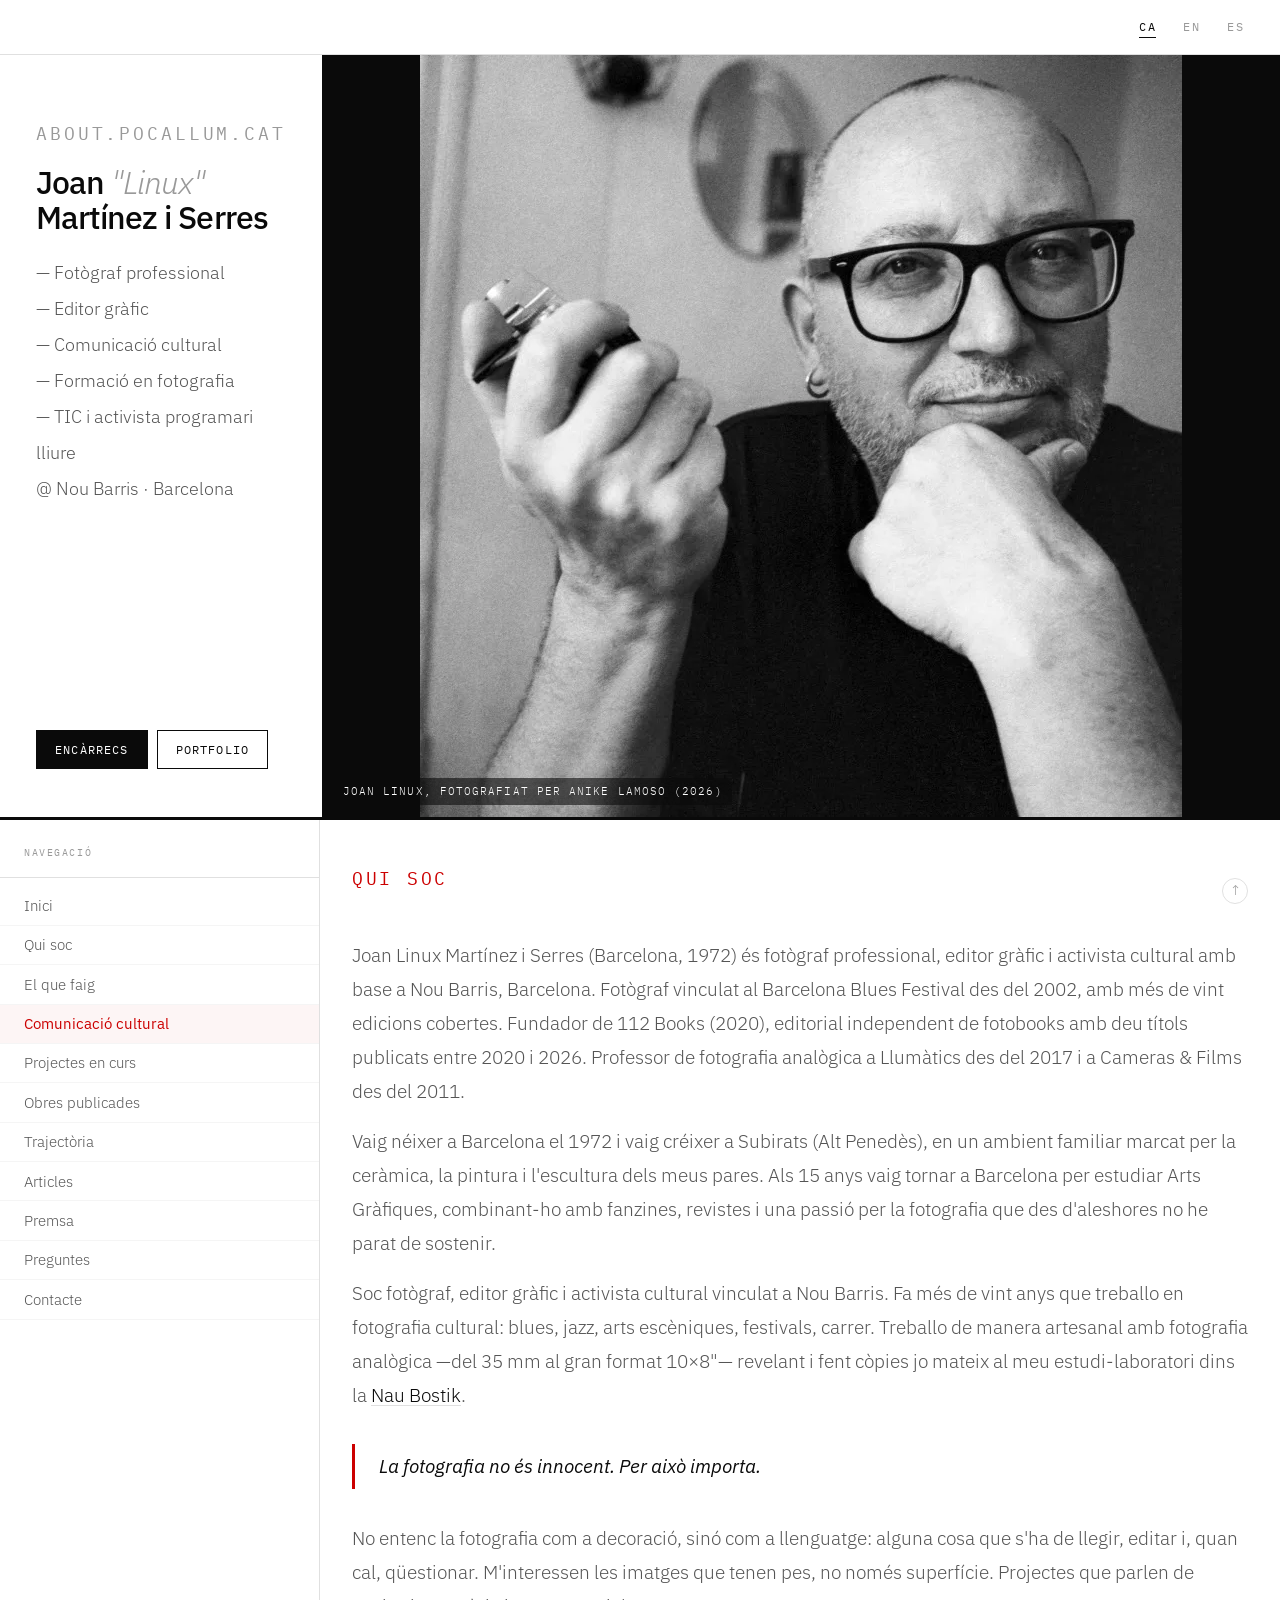
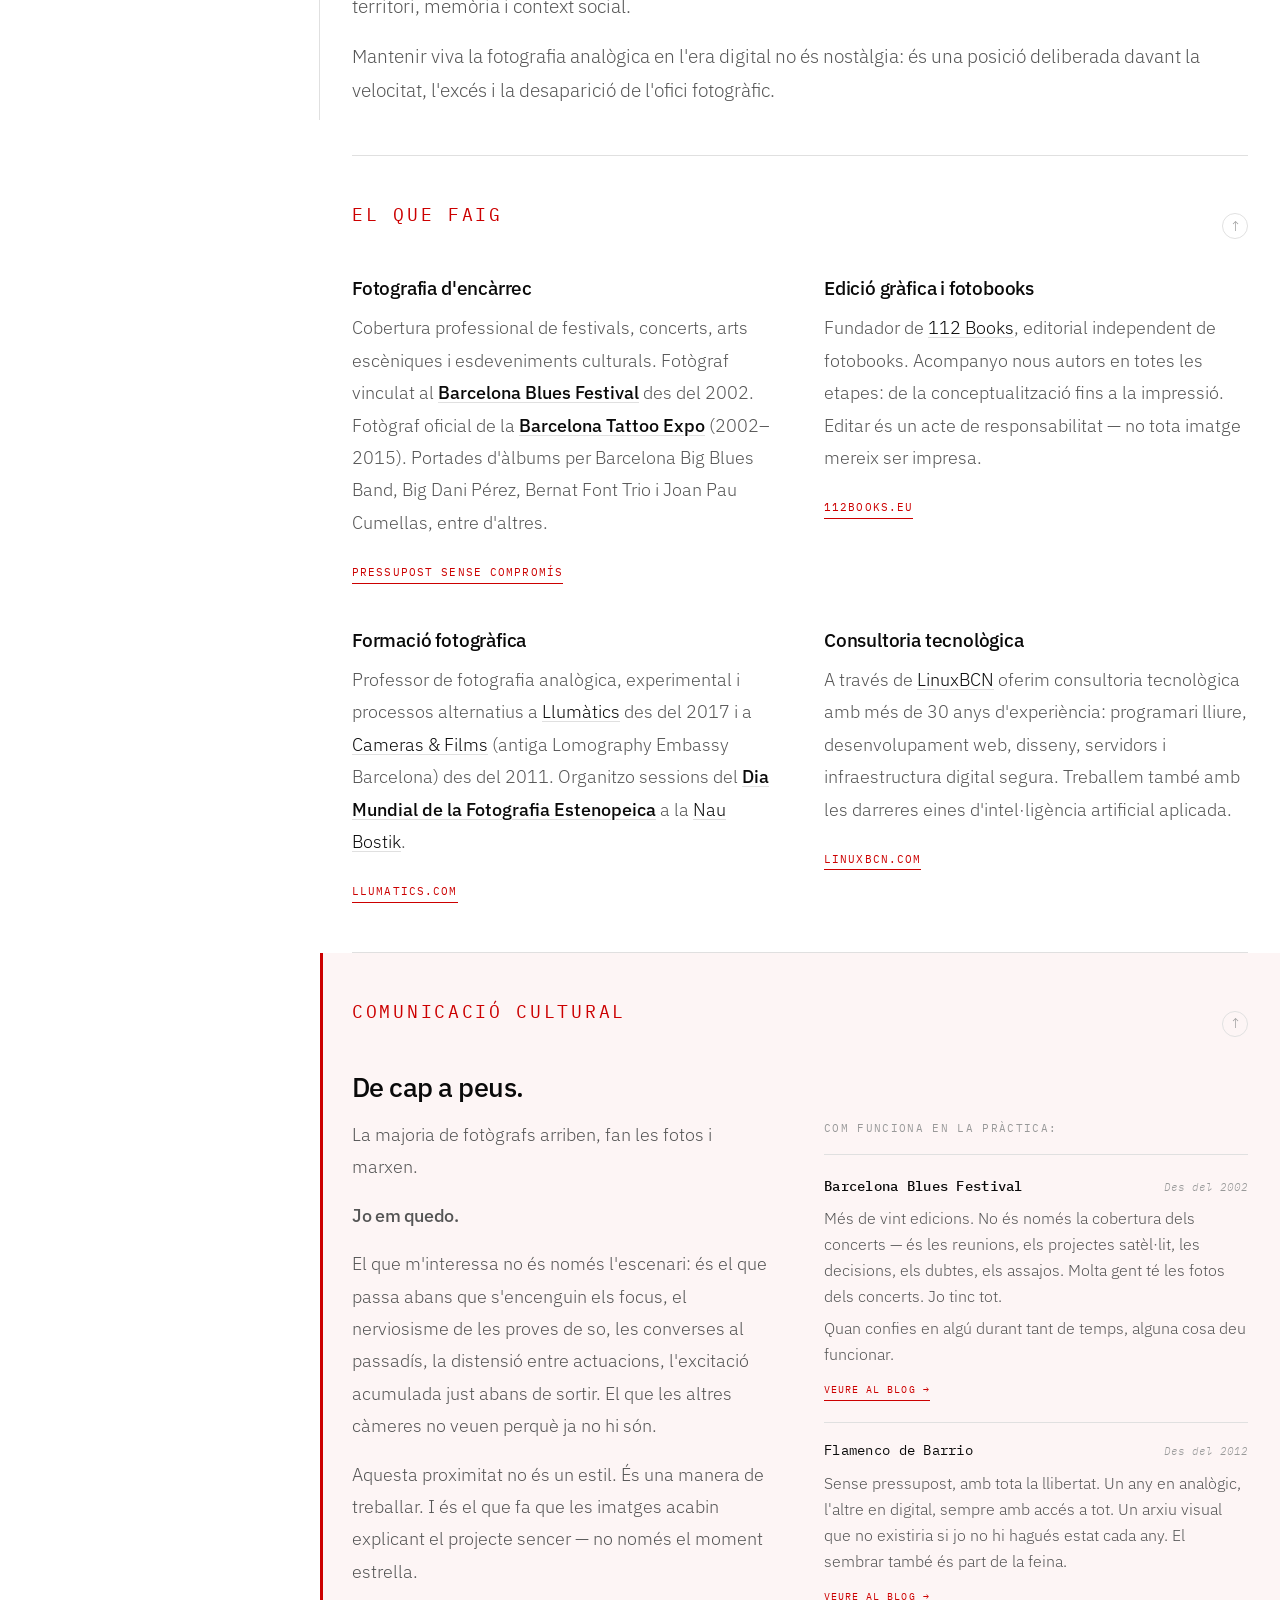
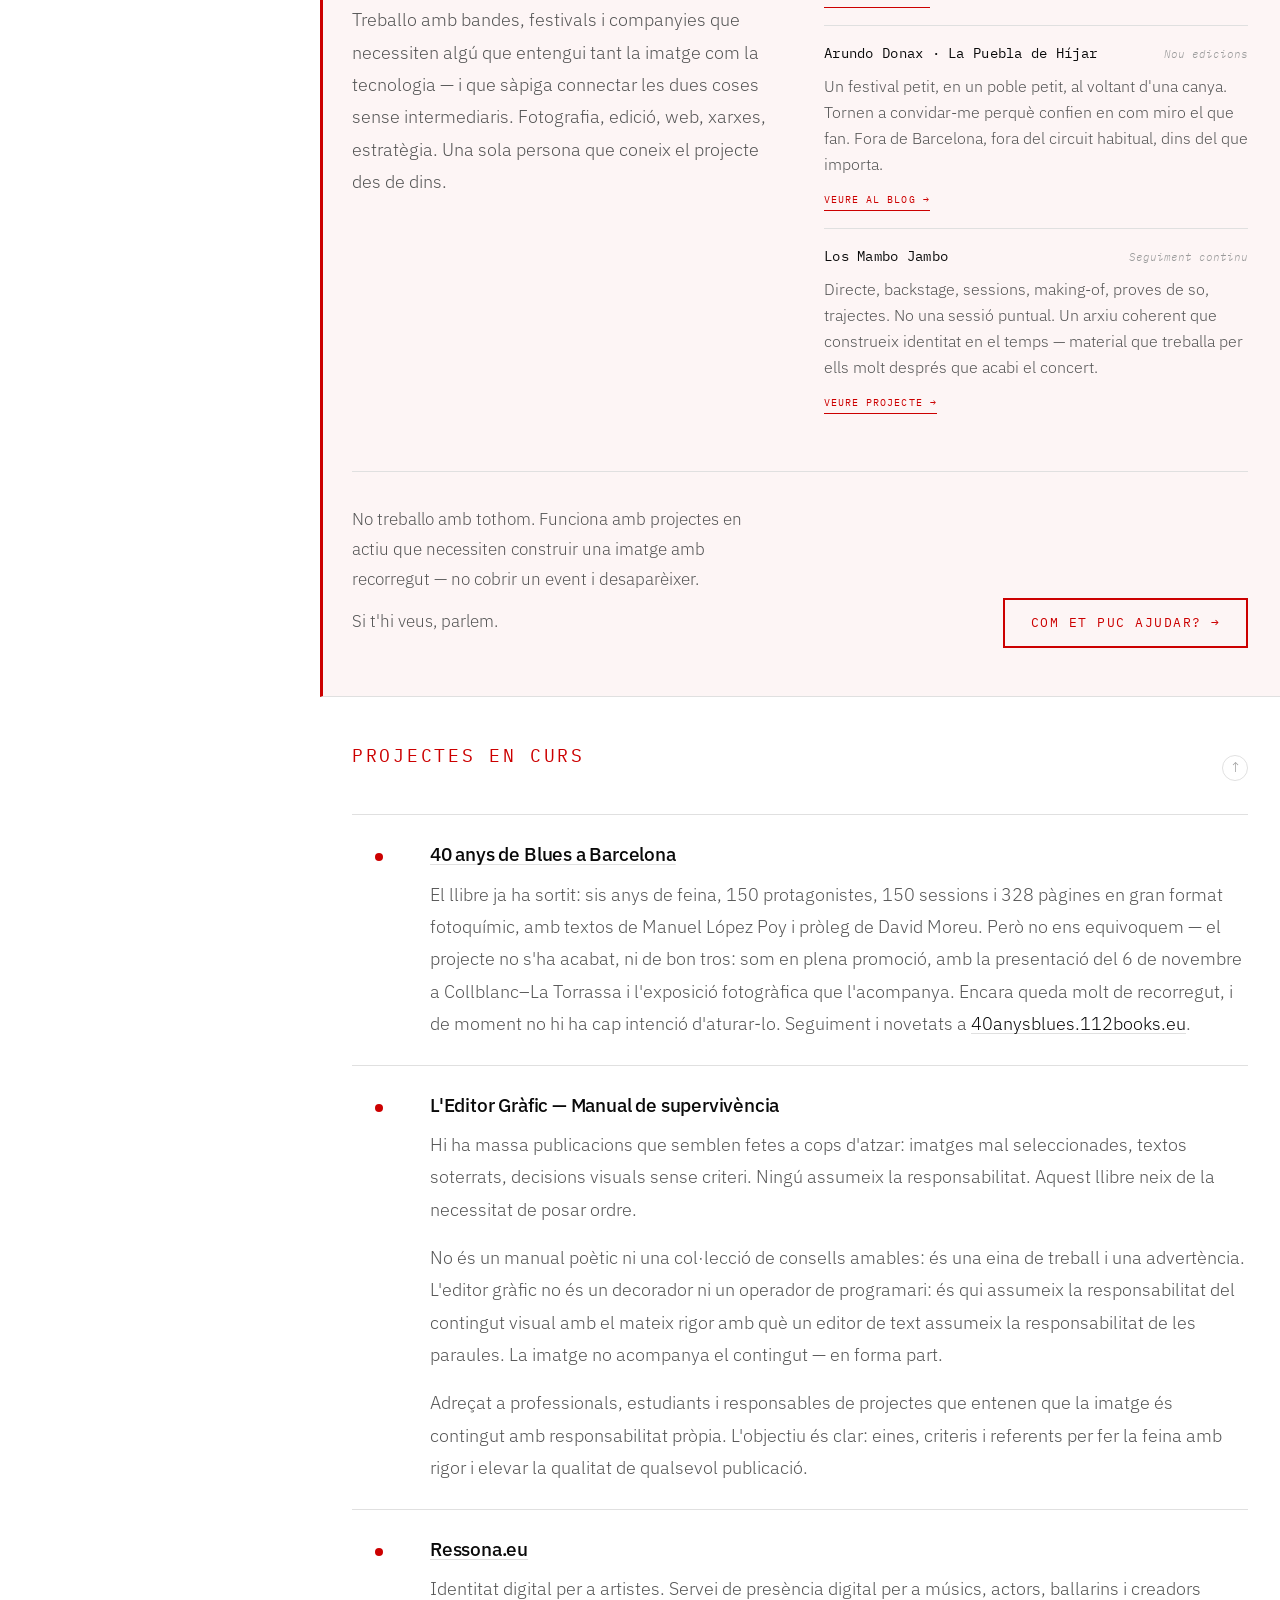
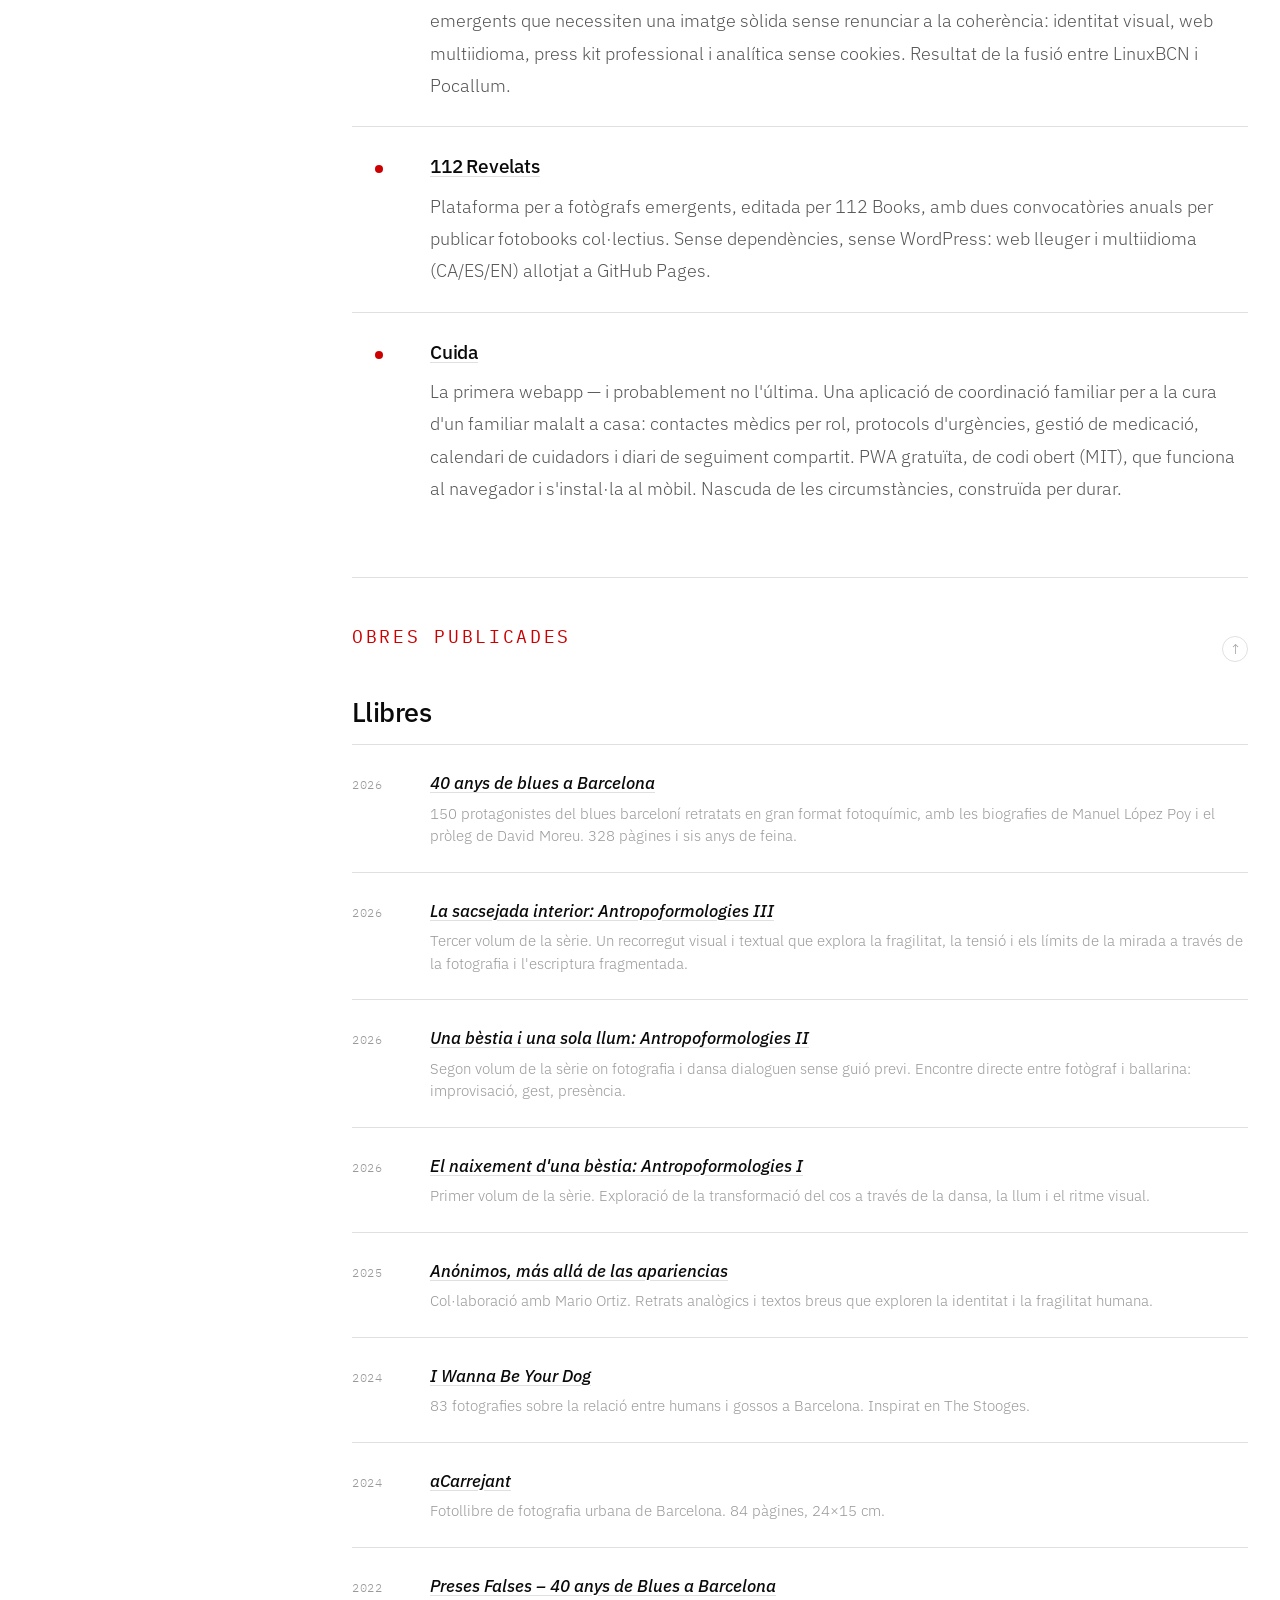
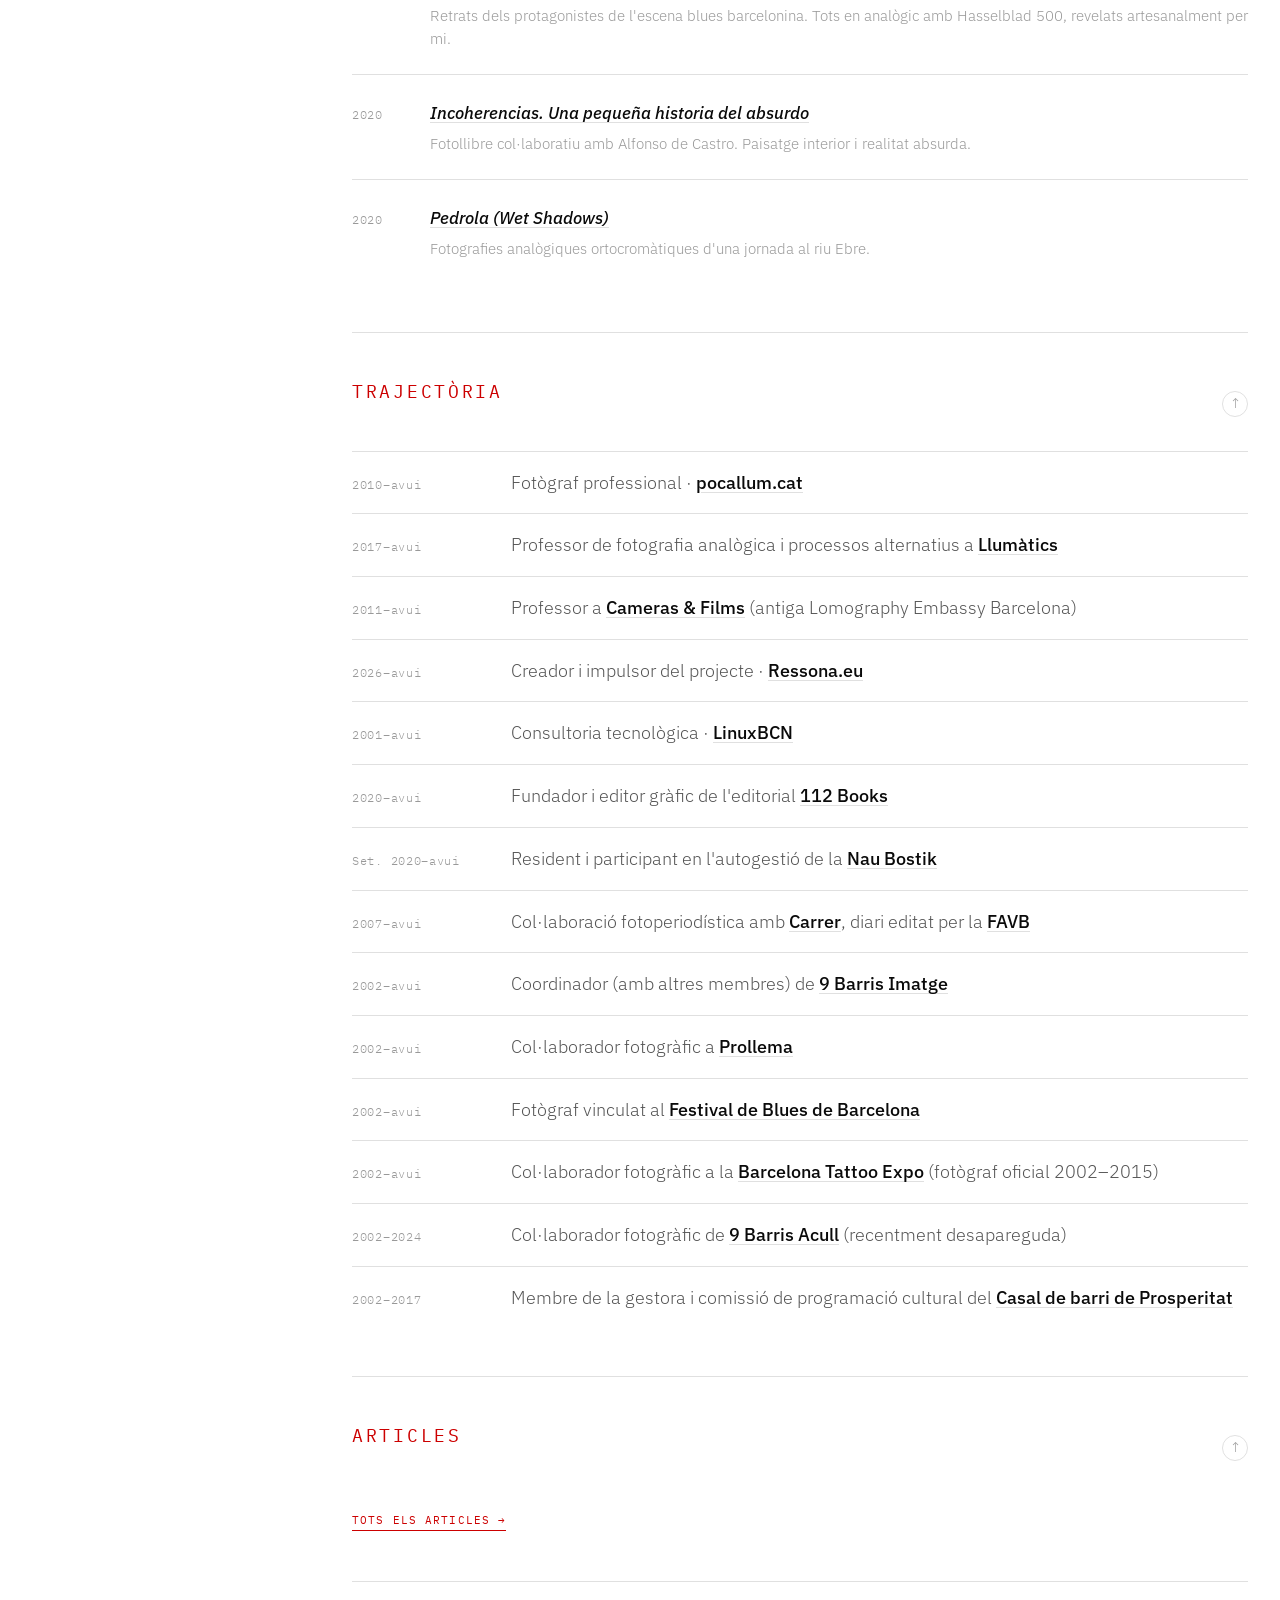
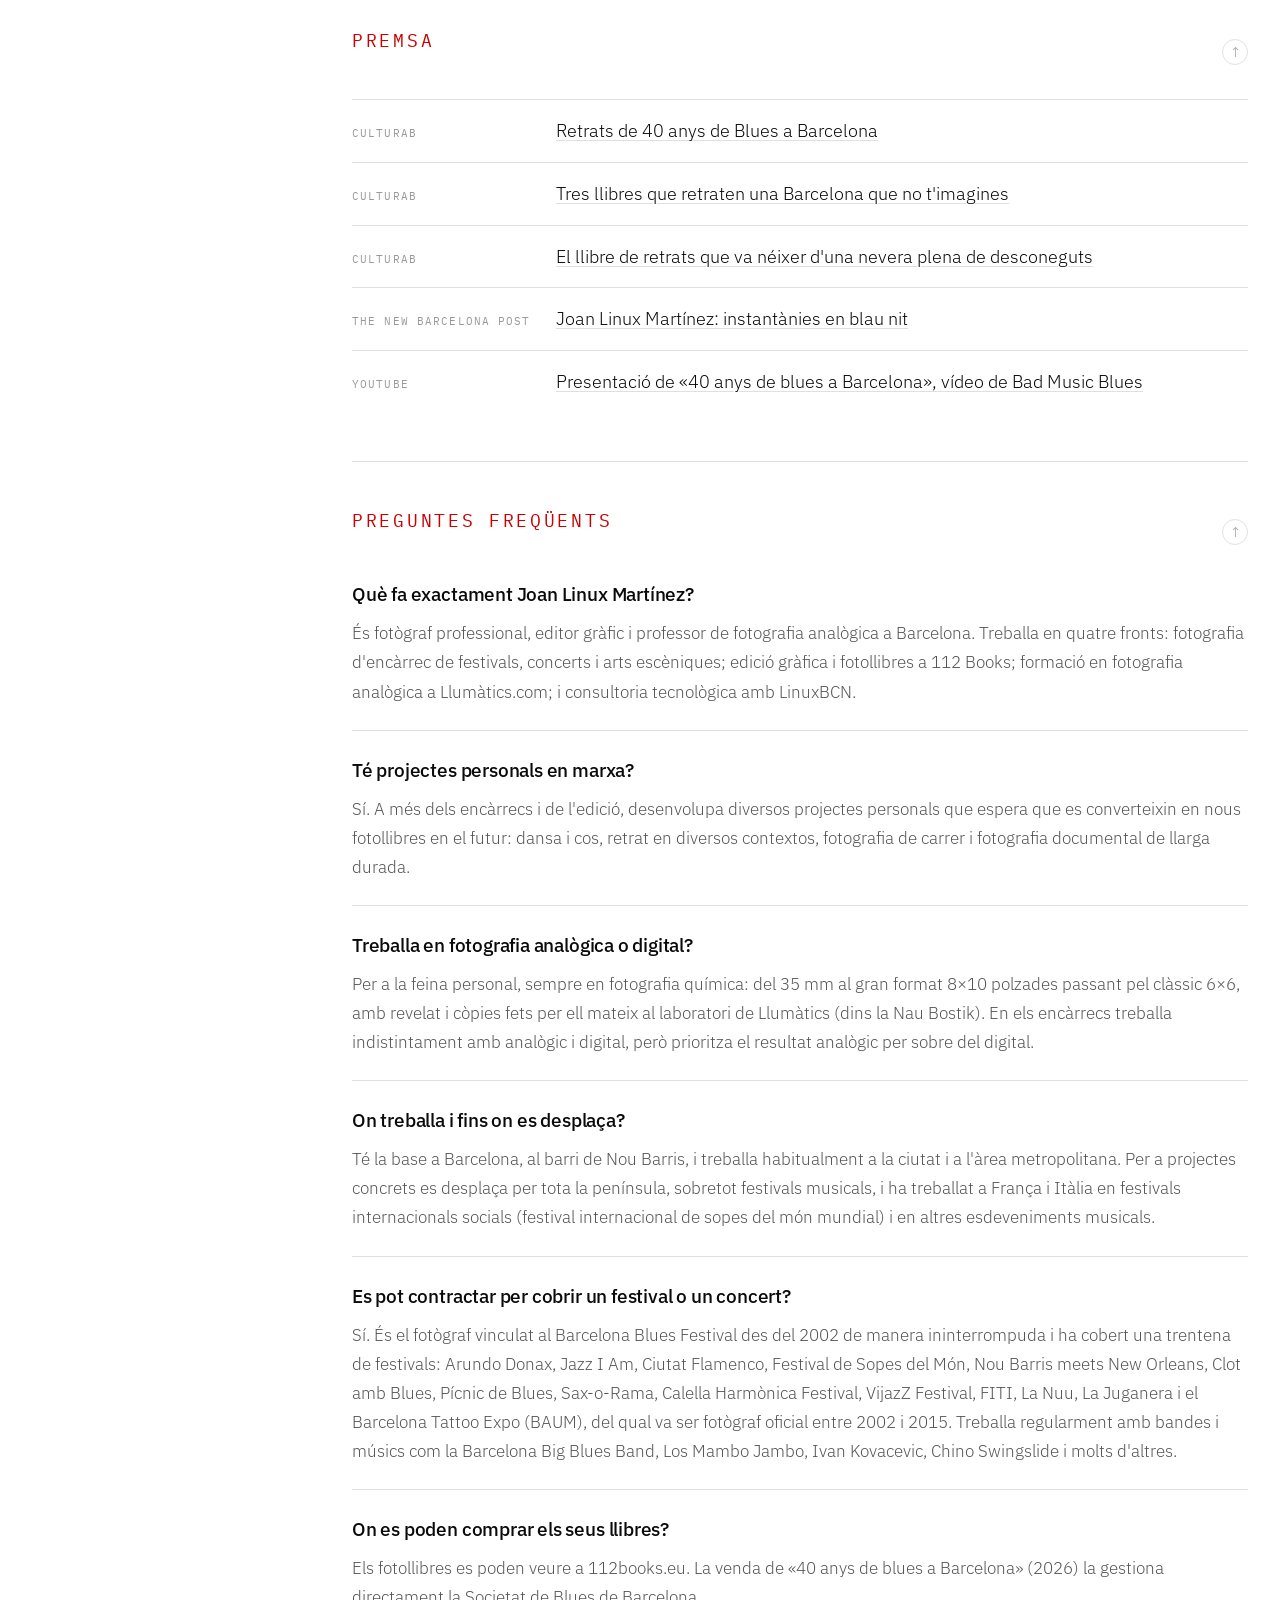
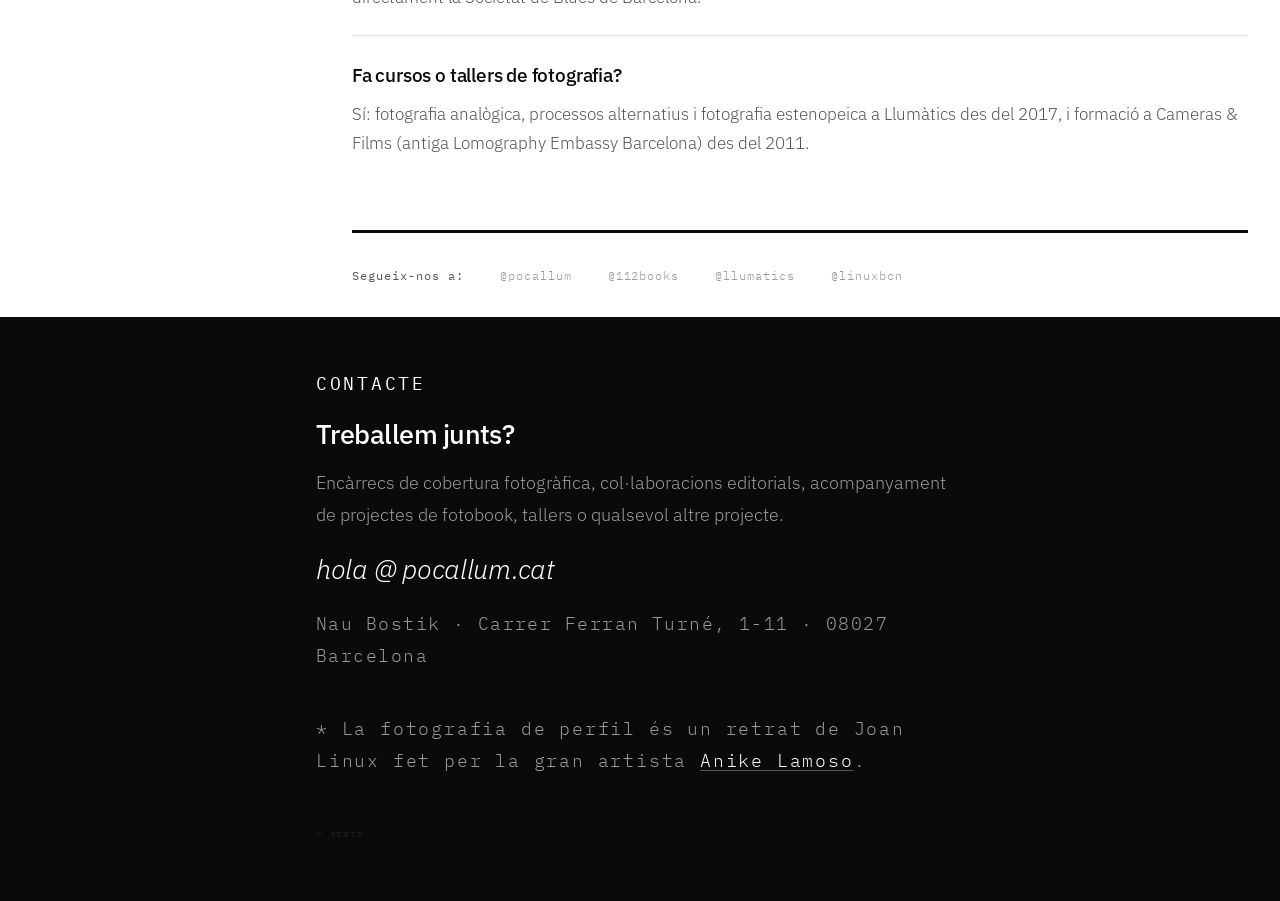
==== commit b33b0f3c: "contingut: formacions actualitzades i entrada Inici a la navegacio - FAQ festival/concert: Ivan Kova" ====
--- a/index.html
+++ b/index.html
@@ -40,7 +40,7 @@
   <link rel="preconnect" href="https://fonts.googleapis.com">
   <link rel="preconnect" href="https://fonts.gstatic.com" crossorigin>
   <link href="https://fonts.googleapis.com/css2?family=IBM+Plex+Sans:ital,wght@0,300;0,400;0,500;1,300;1,400&family=IBM+Plex+Mono:wght@300;400&display=swap" rel="stylesheet">
-  <link rel="stylesheet" href="css/style.css?v=20261108k">
+  <link rel="stylesheet" href="css/style.css?v=20261108m">
   <script type="application/ld+json">
   {
     "@context": "https://schema.org",
@@ -227,7 +227,7 @@
           { "@type": "Question", "name": "Té projectes personals en marxa?", "acceptedAnswer": { "@type": "Answer", "text": "Sí. A més dels encàrrecs i de l'edició, desenvolupa diversos projectes personals que espera que es converteixin en nous fotollibres en el futur: dansa i cos, retrat en diversos contextos, fotografia de carrer i fotografia documental de llarga durada." } },
           { "@type": "Question", "name": "Treballa en fotografia analògica o digital?", "acceptedAnswer": { "@type": "Answer", "text": "Per a la feina personal, sempre en fotografia química: del 35 mm al gran format 8×10 polzades passant pel clàssic 6×6, amb revelat i còpies fets per ell mateix al laboratori de Llumàtics (dins la Nau Bostik). En els encàrrecs treballa indistintament amb analògic i digital, però prioritza el resultat analògic per sobre del digital." } },
           { "@type": "Question", "name": "On treballa i fins on es desplaça?", "acceptedAnswer": { "@type": "Answer", "text": "Té la base a Barcelona, al barri de Nou Barris, i treballa habitualment a la ciutat i a l'àrea metropolitana. Per a projectes concrets es desplaça per tota la península, sobretot festivals musicals, i ha treballat a França i Itàlia en festivals internacionals socials (festival internacional de sopes del món mundial) i en altres esdeveniments musicals." } },
-          { "@type": "Question", "name": "Es pot contractar per cobrir un festival o un concert?", "acceptedAnswer": { "@type": "Answer", "text": "Sí. És el fotògraf vinculat al Barcelona Blues Festival des del 2002 de manera ininterrompuda i ha cobert una trentena de festivals: Arundo Donax, Jazz I Am, Ciutat Flamenco, Festival de Sopes del Món, Nou Barris meets New Orleans, Clot amb Blues, Pícnic de Blues, Sax-o-Rama, Calella Harmònica Festival, VijazZ Festival, FITI, La Nuu, La Juganera i el Barcelona Tattoo Expo (BAUM), del qual va ser fotògraf oficial entre 2002 i 2015. Treballa regularment amb formacions com la Barcelona Big Blues Band, Los Mambo Jambo, Bernat Font Trio, Cumellas & Talavera i The Helldrinkers." } },
+          { "@type": "Question", "name": "Es pot contractar per cobrir un festival o un concert?", "acceptedAnswer": { "@type": "Answer", "text": "Sí. És el fotògraf vinculat al Barcelona Blues Festival des del 2002 de manera ininterrompuda i ha cobert una trentena de festivals: Arundo Donax, Jazz I Am, Ciutat Flamenco, Festival de Sopes del Món, Nou Barris meets New Orleans, Clot amb Blues, Pícnic de Blues, Sax-o-Rama, Calella Harmònica Festival, VijazZ Festival, FITI, La Nuu, La Juganera i el Barcelona Tattoo Expo (BAUM), del qual va ser fotògraf oficial entre 2002 i 2015. Treballa regularment amb bandes i músics com la Barcelona Big Blues Band, Los Mambo Jambo, Ivan Kovacevic, Chino Swingslide i molts d'altres." } },
           { "@type": "Question", "name": "On es poden comprar els seus llibres?", "acceptedAnswer": { "@type": "Answer", "text": "Els fotollibres es poden veure a 112books.eu. La venda de «40 anys de blues a Barcelona» (2026) la gestiona directament la Societat de Blues de Barcelona." } },
           { "@type": "Question", "name": "Fa cursos o tallers de fotografia?", "acceptedAnswer": { "@type": "Answer", "text": "Sí: fotografia analògica, processos alternatius i fotografia estenopeica a Llumàtics des del 2017, i formació a Cameras & Films (antiga Lomography Embassy Barcelona) des del 2011." } }
         ]
@@ -277,6 +277,7 @@
 <main id="main-content">
 <select class="side-nav-mobile" aria-label="Navega a la secció" onchange="document.querySelector(this.value).scrollIntoView({behavior:'smooth'});this.selectedIndex=0;">
   <option value="" disabled selected>Navega a...</option>
+  <option value="#top">Inici</option>
   <option value="#qui-soc">Qui soc</option>
   <option value="#el-que-faig">El que faig</option>
   <option value="#comunicacio-cultural">Comunicació cultural</option>
@@ -291,6 +292,7 @@
 <div class="page-body">
 <nav class="side-nav" aria-label="Navegació de seccions">
   <span class="side-nav-label">Navegació</span>
+  <a href="#top">Inici</a>
   <a href="#qui-soc">Qui soc</a>
   <a href="#el-que-faig">El que faig</a>
   <a href="#comunicacio-cultural" class="nav-comm">Comunicació cultural</a>
@@ -564,7 +566,7 @@
       </div>
       <div class="faq-item">
         <h3>Es pot contractar per cobrir un festival o un concert?</h3>
-        <p>Sí. És el fotògraf vinculat al Barcelona Blues Festival des del 2002 de manera ininterrompuda i ha cobert una trentena de festivals: Arundo Donax, Jazz I Am, Ciutat Flamenco, Festival de Sopes del Món, Nou Barris meets New Orleans, Clot amb Blues, Pícnic de Blues, Sax-o-Rama, Calella Harmònica Festival, VijazZ Festival, FITI, La Nuu, La Juganera i el Barcelona Tattoo Expo (BAUM), del qual va ser fotògraf oficial entre 2002 i 2015. Treballa regularment amb formacions com la Barcelona Big Blues Band, Los Mambo Jambo, Bernat Font Trio, Cumellas &amp; Talavera i The Helldrinkers.</p>
+        <p>Sí. És el fotògraf vinculat al Barcelona Blues Festival des del 2002 de manera ininterrompuda i ha cobert una trentena de festivals: Arundo Donax, Jazz I Am, Ciutat Flamenco, Festival de Sopes del Món, Nou Barris meets New Orleans, Clot amb Blues, Pícnic de Blues, Sax-o-Rama, Calella Harmònica Festival, VijazZ Festival, FITI, La Nuu, La Juganera i el Barcelona Tattoo Expo (BAUM), del qual va ser fotògraf oficial entre 2002 i 2015. Treballa regularment amb bandes i músics com la Barcelona Big Blues Band, Los Mambo Jambo, Ivan Kovacevic, Chino Swingslide i molts d'altres.</p>
       </div>
       <div class="faq-item">
         <h3>On es poden comprar els seus llibres?</h3>
@@ -602,6 +604,6 @@
   </div>
 </div>
 
-<script src="js/main.js?v=20261108k" defer></script>
+<script src="js/main.js?v=20261108m" defer></script>
 </body>
 </html>
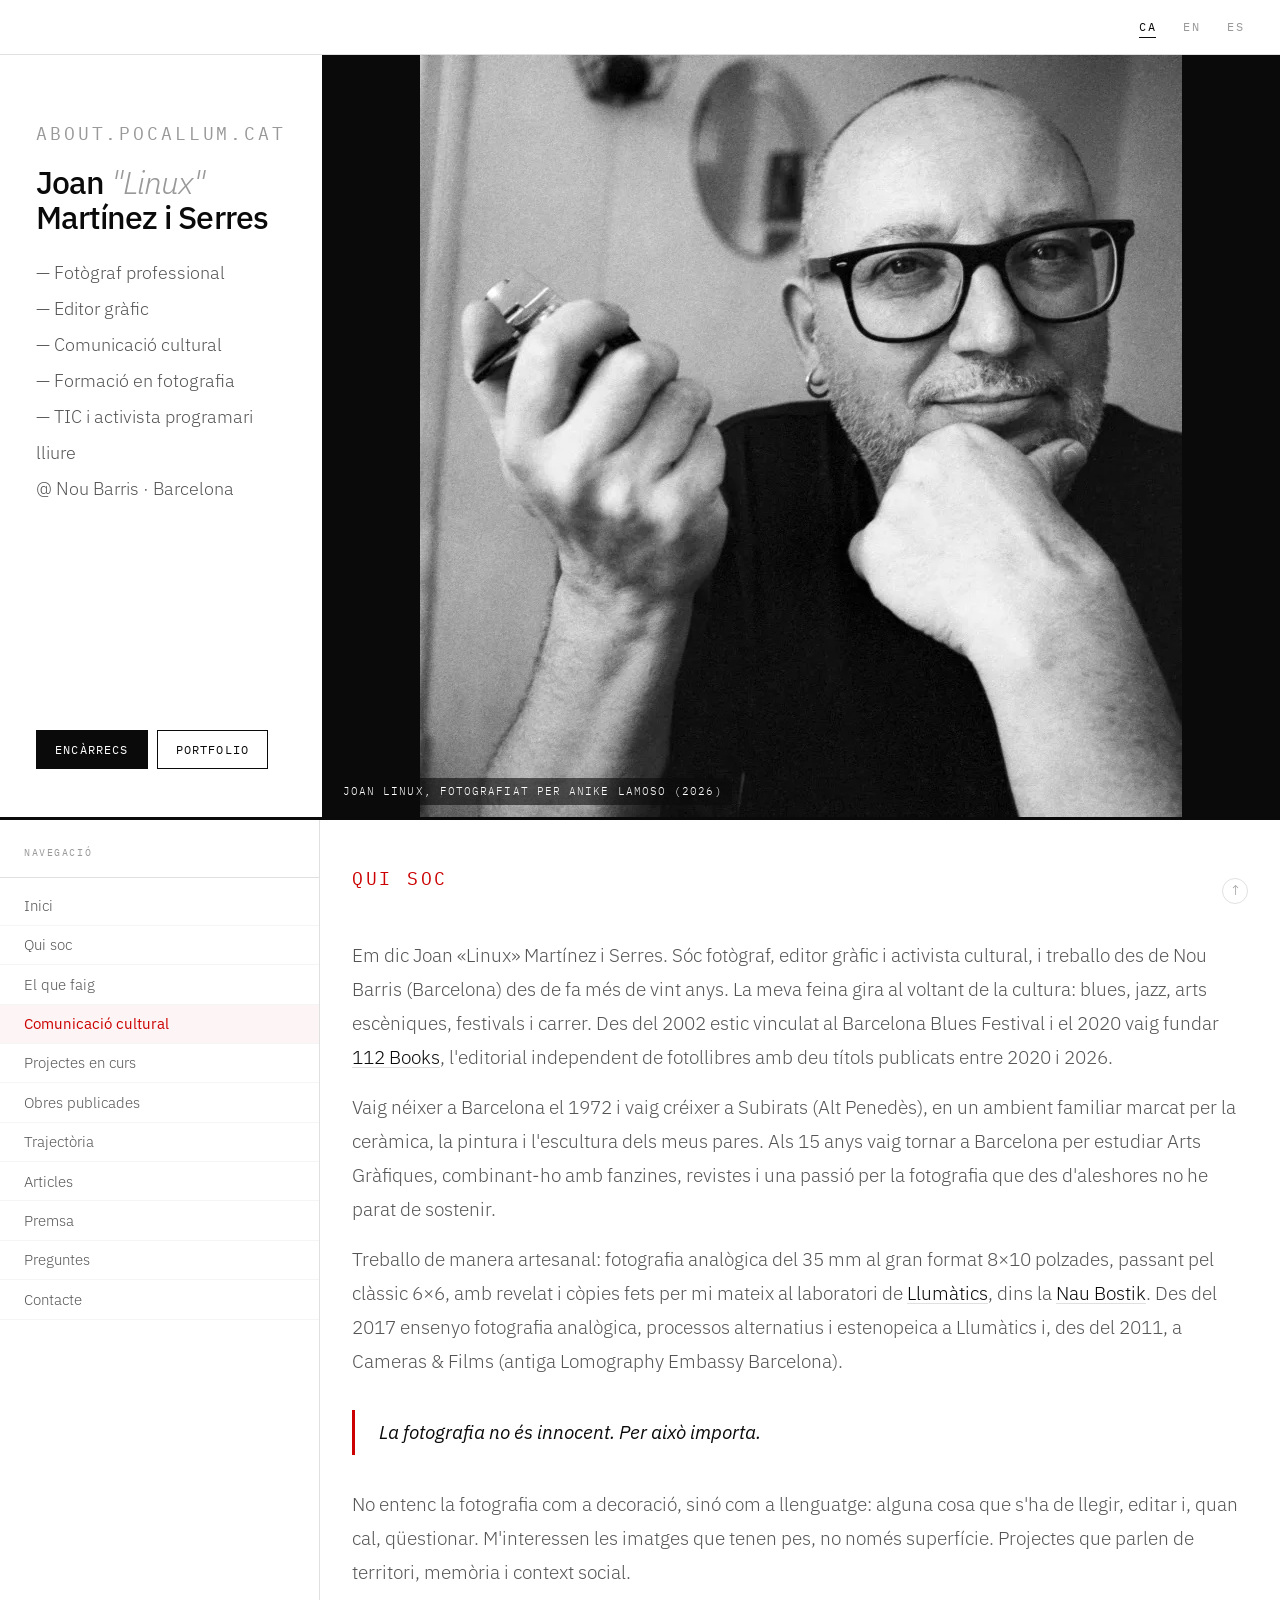
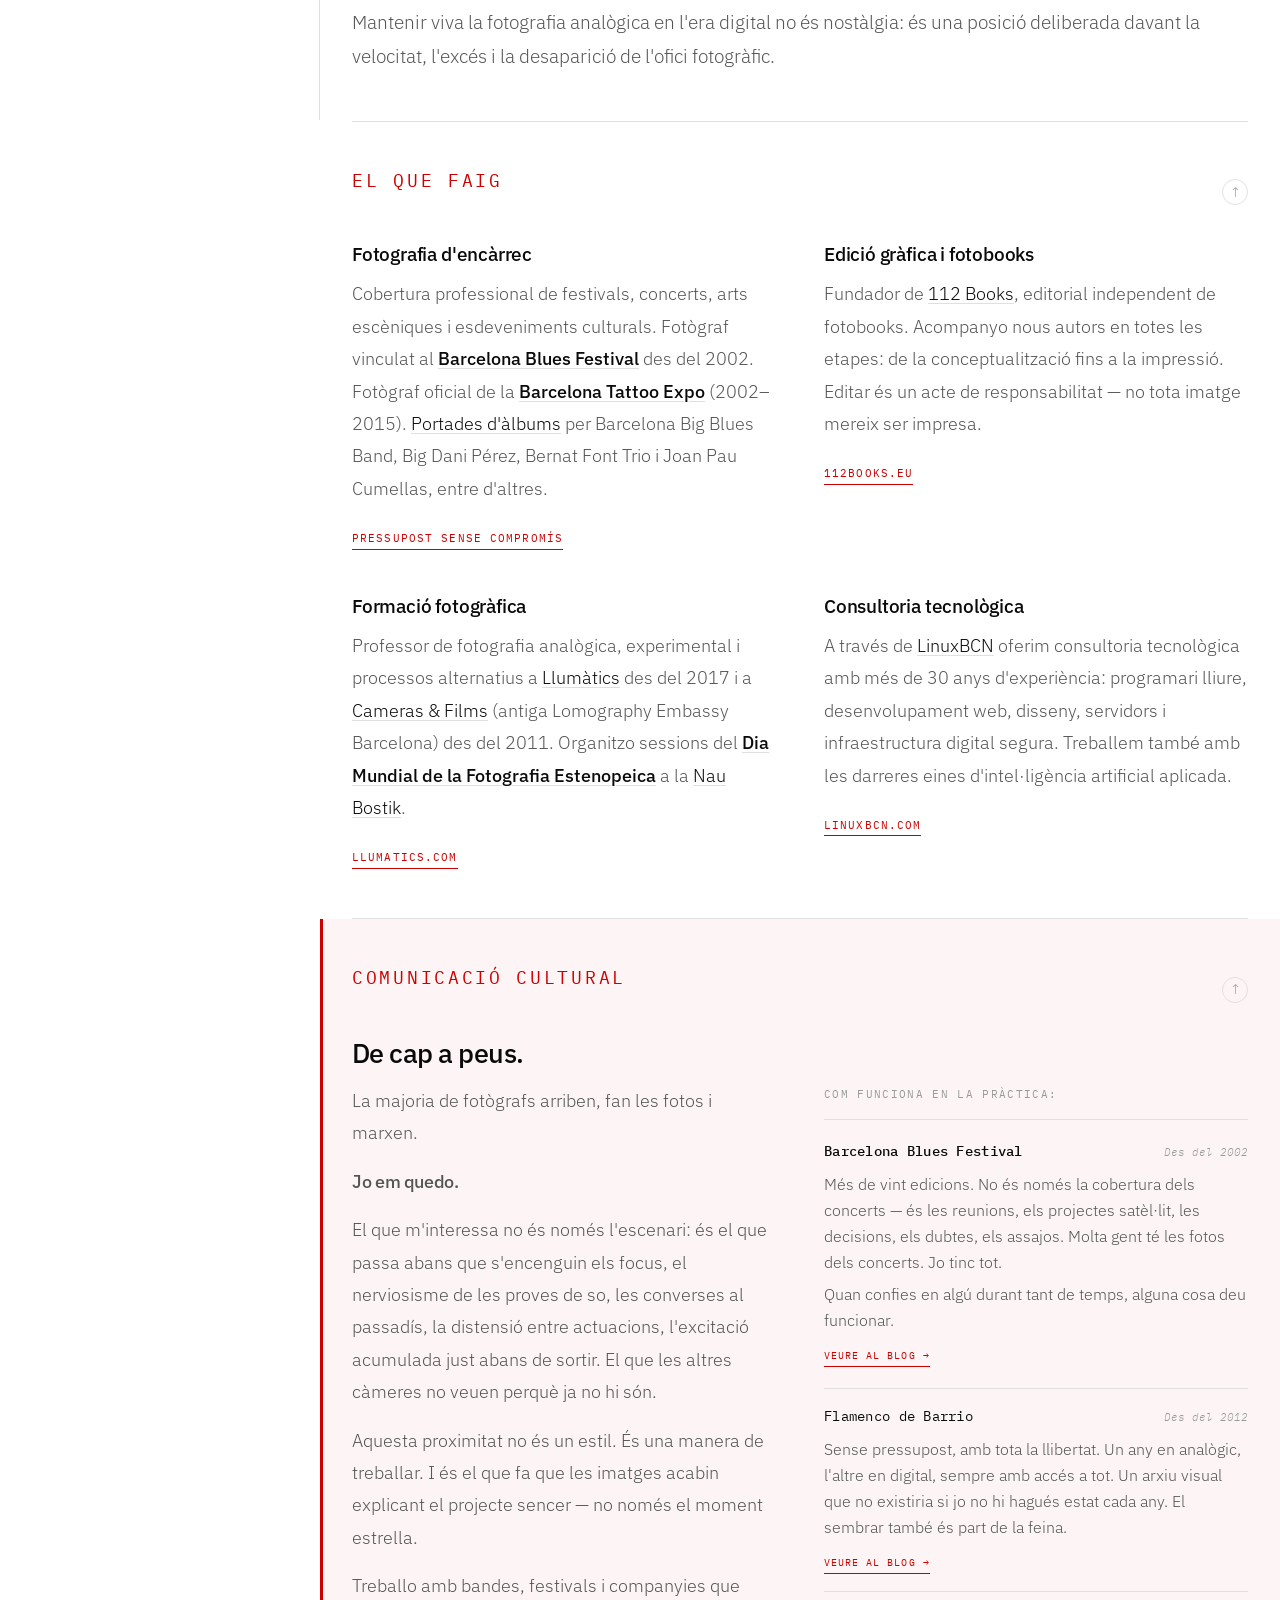
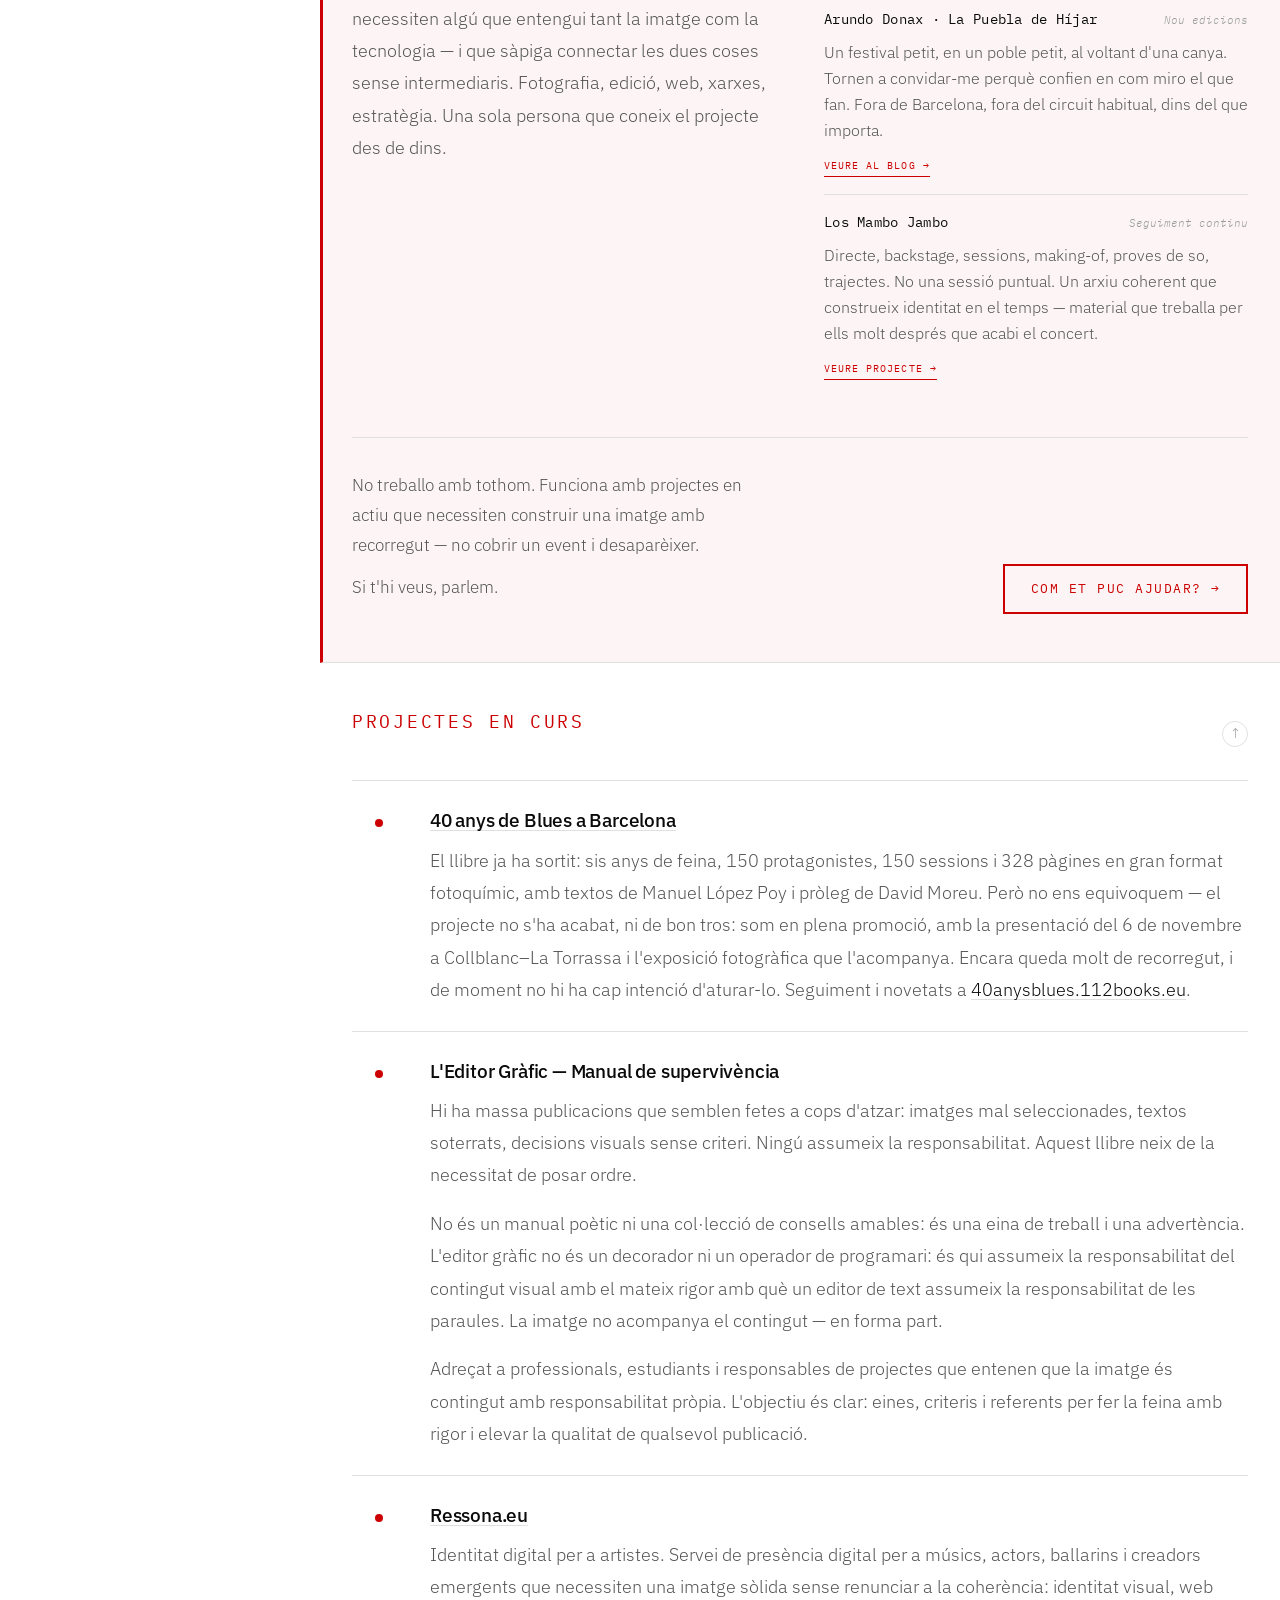
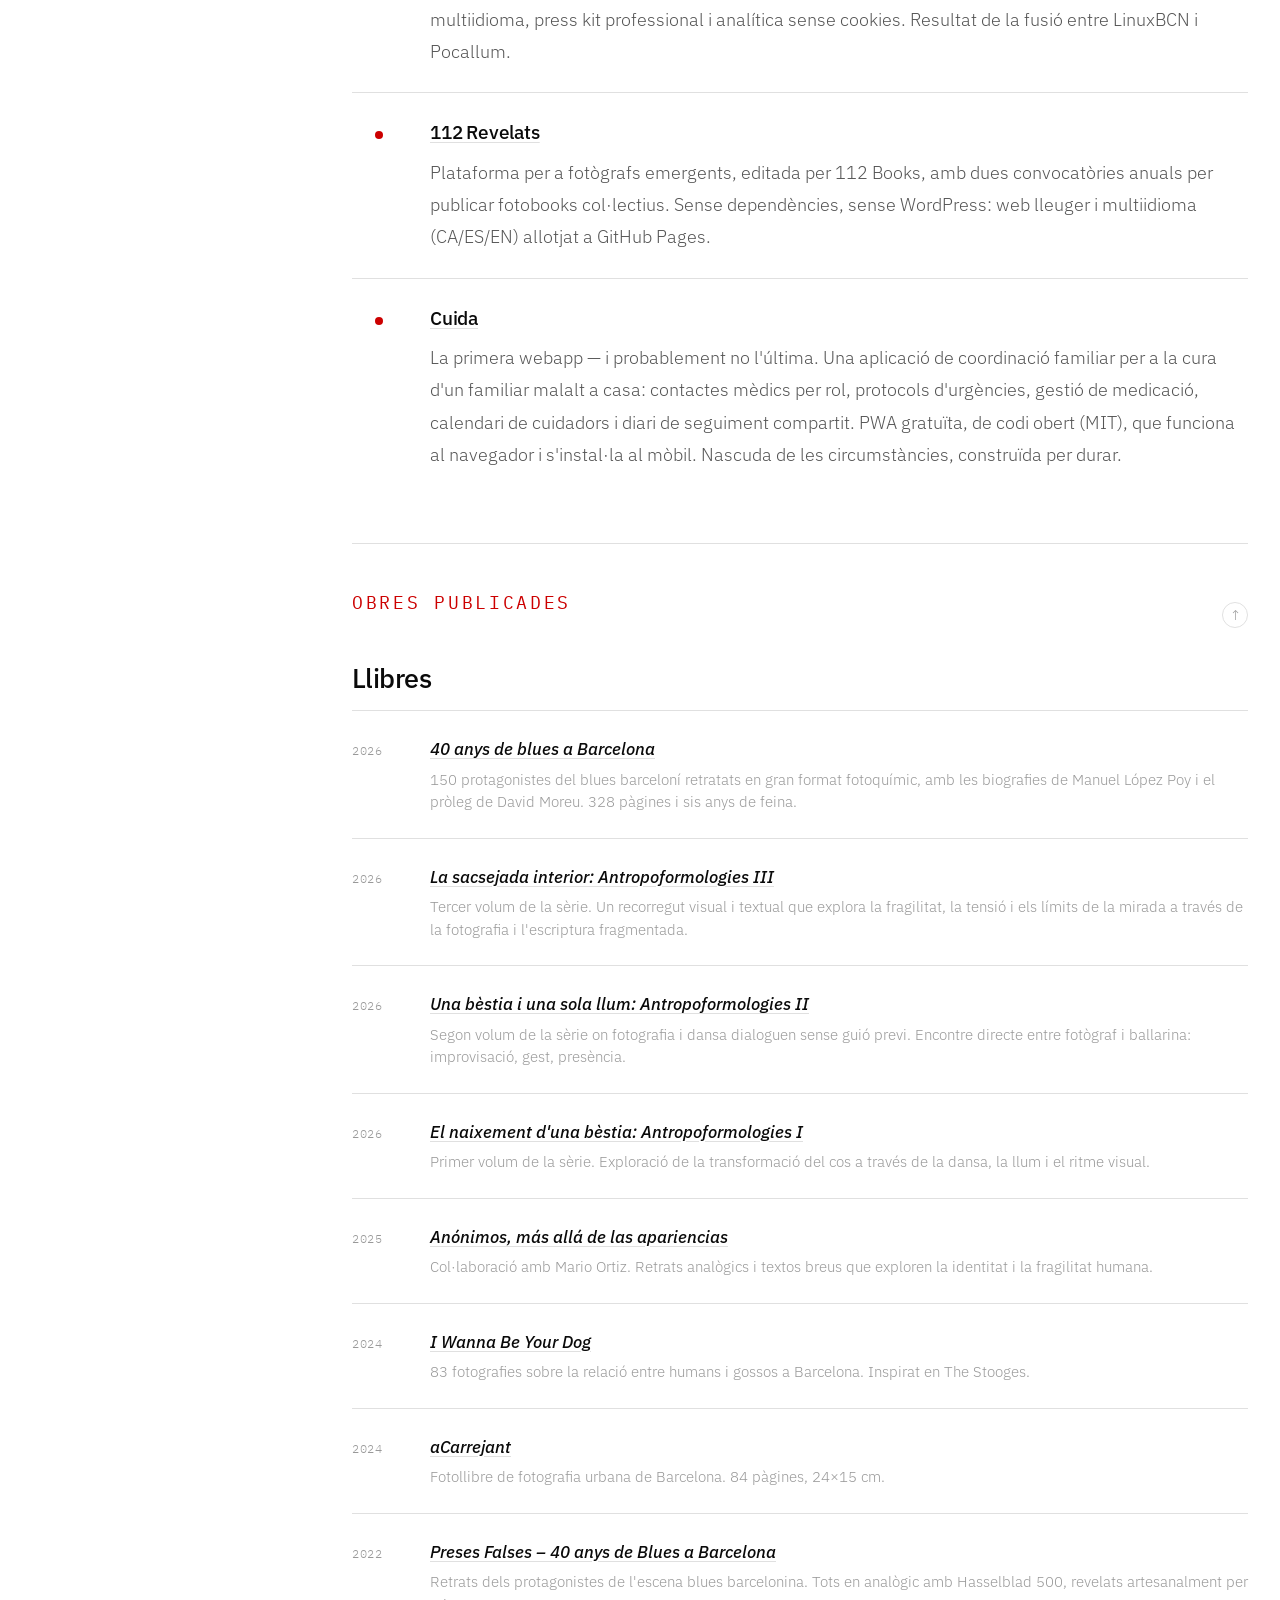
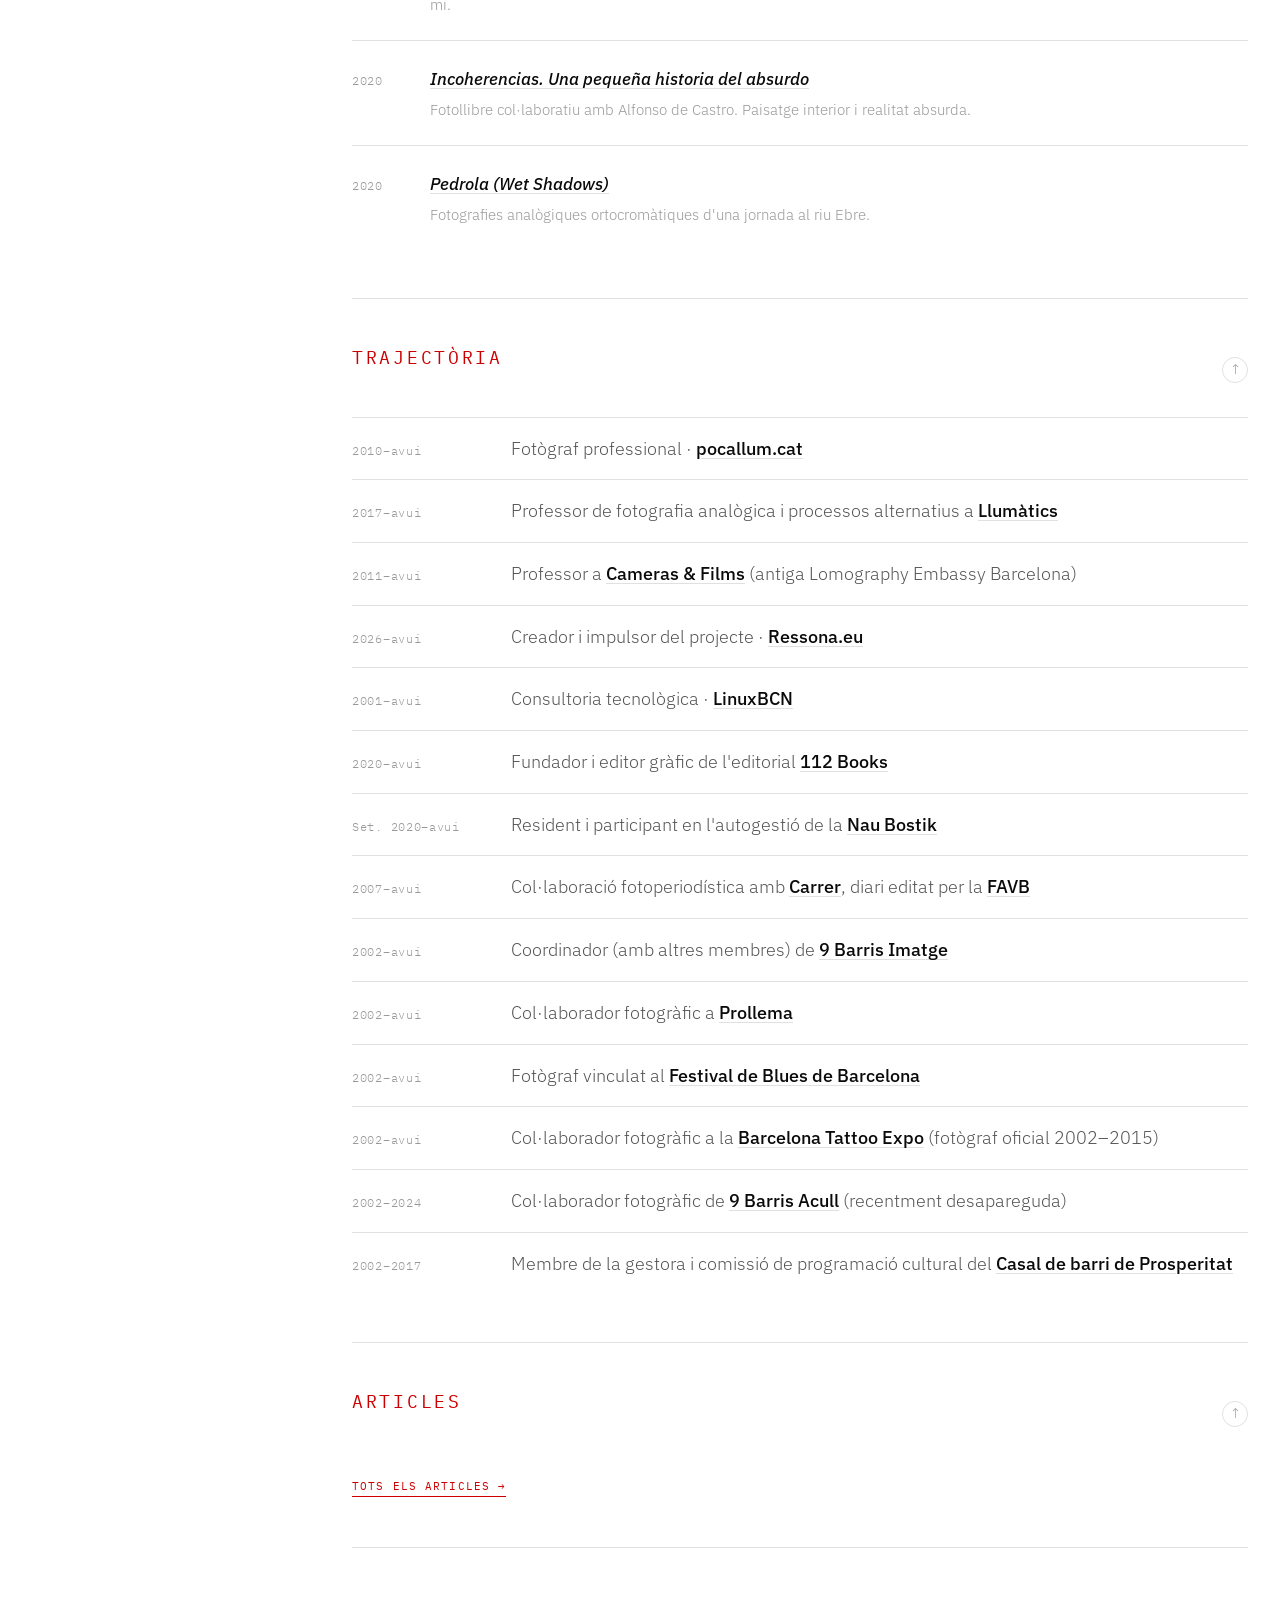
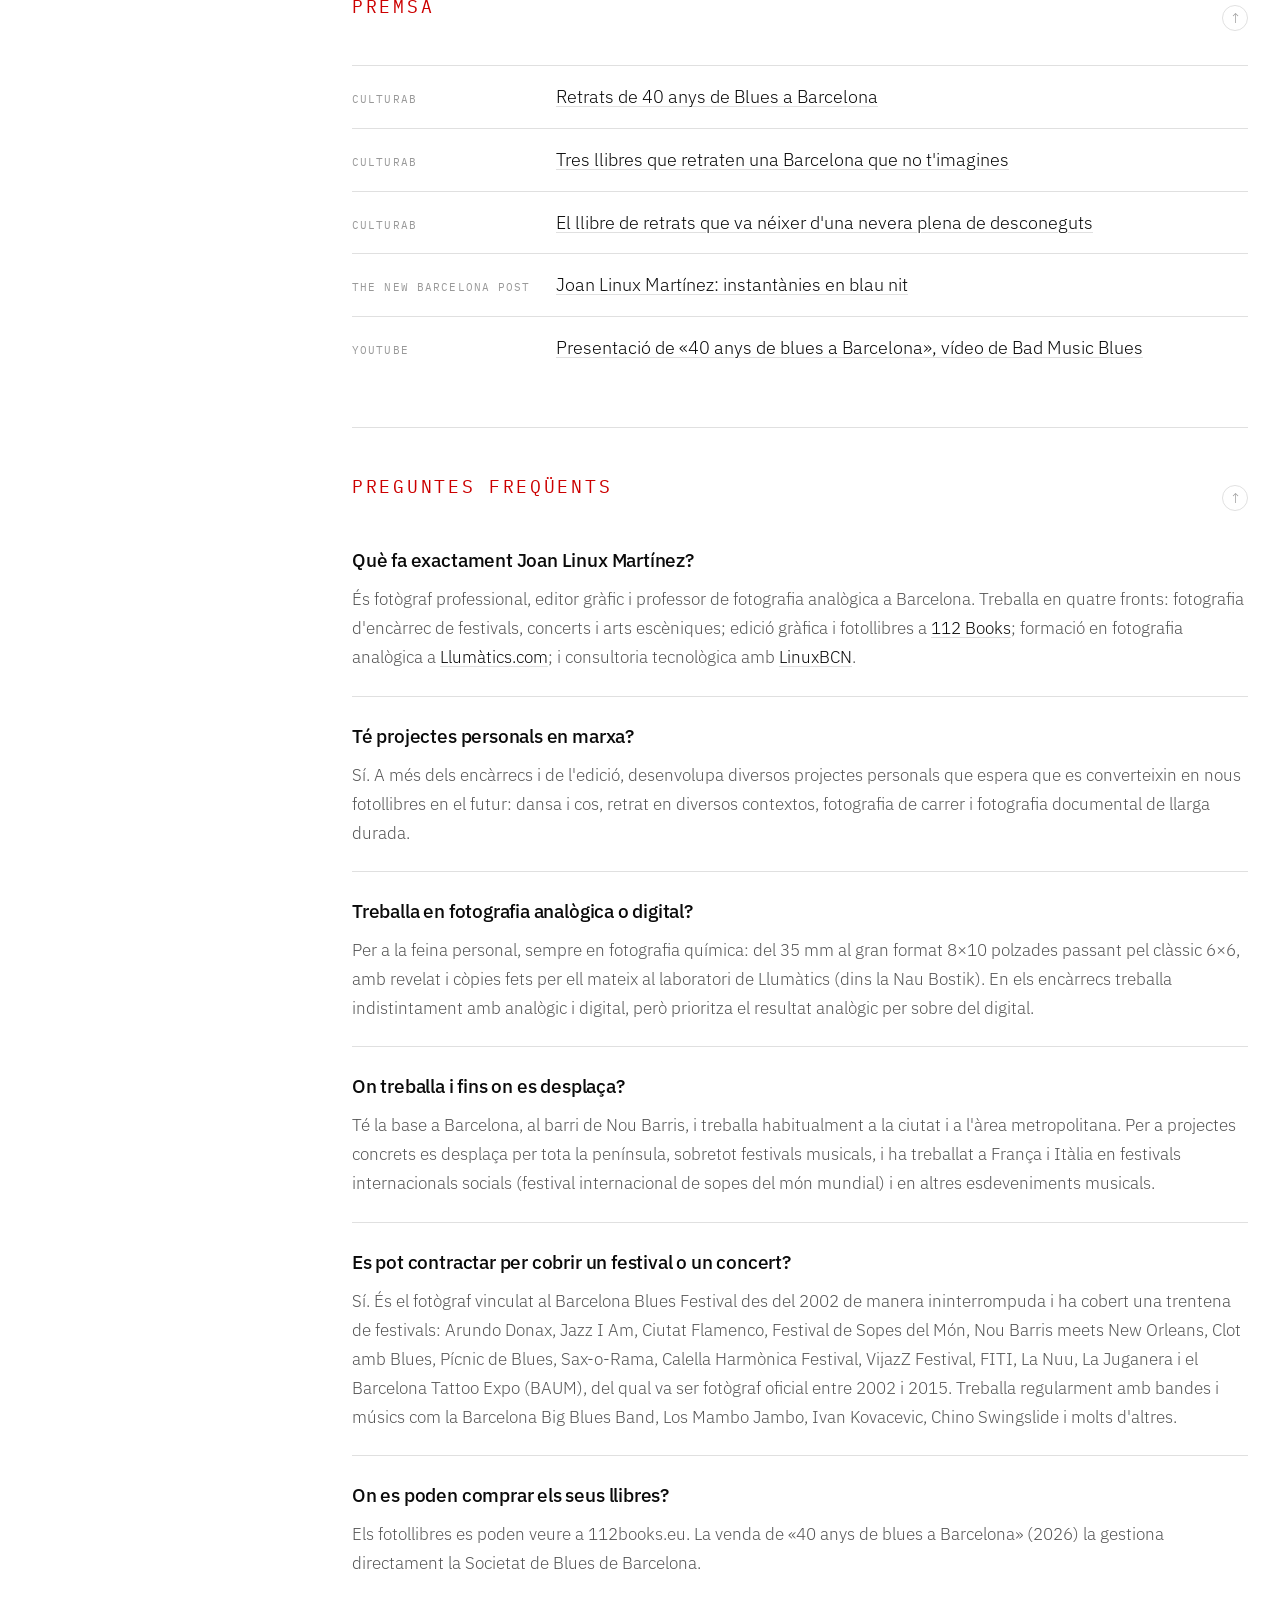
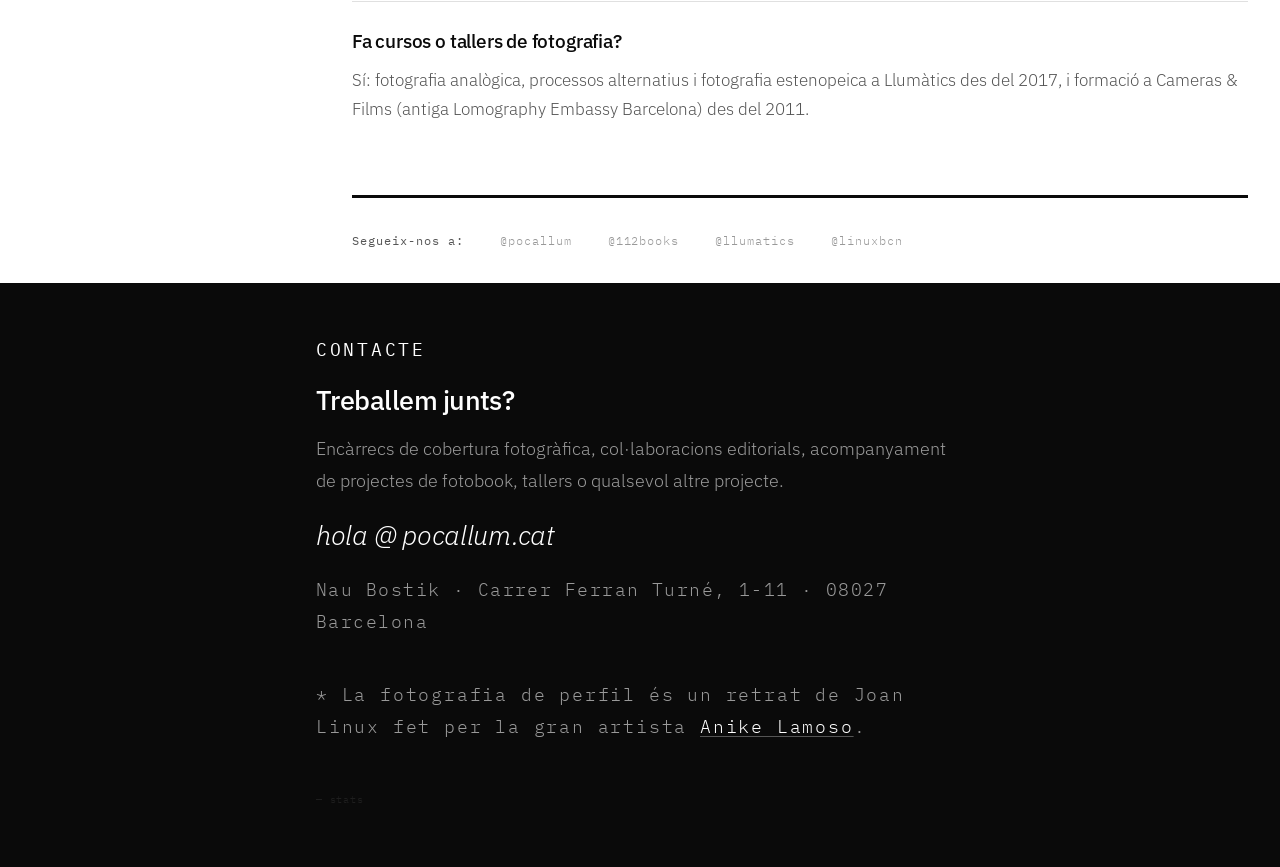
==== commit 32107a3b: "contingut: Qui soc en primera persona, enllacos i documentacio del projecte - Qui soc reescrit amb c" ====
--- a/index.html
+++ b/index.html
@@ -40,7 +40,7 @@
   <link rel="preconnect" href="https://fonts.googleapis.com">
   <link rel="preconnect" href="https://fonts.gstatic.com" crossorigin>
   <link href="https://fonts.googleapis.com/css2?family=IBM+Plex+Sans:ital,wght@0,300;0,400;0,500;1,300;1,400&family=IBM+Plex+Mono:wght@300;400&display=swap" rel="stylesheet">
-  <link rel="stylesheet" href="css/style.css?v=20261108m">
+  <link rel="stylesheet" href="css/style.css?v=20261108o">
   <script type="application/ld+json">
   {
     "@context": "https://schema.org",
@@ -312,9 +312,9 @@
       <h2 class="section-label" id="qui-soc">Qui soc</h2>
       <a href="#top" class="back-top" aria-label="Tornar al capdamunt" title="Tornar al capdamunt">↑</a>
     </div>
-    <p class="bio-intro">Joan Linux Martínez i Serres (Barcelona, 1972) és fotògraf professional, editor gràfic i activista cultural amb base a Nou Barris, Barcelona. Fotògraf vinculat al Barcelona Blues Festival des del 2002, amb més de vint edicions cobertes. Fundador de 112 Books (2020), editorial independent de fotobooks amb deu títols publicats entre 2020 i 2026. Professor de fotografia analògica a Llumàtics des del 2017 i a Cameras &amp; Films des del 2011.</p>
+    <p class="bio-intro">Em dic Joan «Linux» Martínez i Serres. Sóc fotògraf, editor gràfic i activista cultural, i treballo des de Nou Barris (Barcelona) des de fa més de vint anys. La meva feina gira al voltant de la cultura: blues, jazz, arts escèniques, festivals i carrer. Des del 2002 estic vinculat al Barcelona Blues Festival i el 2020 vaig fundar <a href="https://112books.eu" target="_blank" rel="noopener noreferrer">112 Books</a>, l'editorial independent de fotollibres amb deu títols publicats entre 2020 i 2026.</p>
     <p>Vaig néixer a Barcelona el 1972 i vaig créixer a Subirats (Alt Penedès), en un ambient familiar marcat per la ceràmica, la pintura i l'escultura dels meus pares. Als 15 anys vaig tornar a Barcelona per estudiar Arts Gràfiques, combinant-ho amb fanzines, revistes i una passió per la fotografia que des d'aleshores no he parat de sostenir.</p>
-    <p>Soc fotògraf, editor gràfic i activista cultural vinculat a Nou Barris. Fa més de vint anys que treballo en fotografia cultural: blues, jazz, arts escèniques, festivals, carrer. Treballo de manera artesanal amb fotografia analògica —del 35 mm al gran format 10×8"— revelant i fent còpies jo mateix al meu estudi-laboratori dins la <a href="https://naubostik.com" target="_blank" rel="noopener noreferrer">Nau Bostik</a>.</p>
+    <p>Treballo de manera artesanal: fotografia analògica del 35 mm al gran format 8×10 polzades, passant pel clàssic 6×6, amb revelat i còpies fets per mi mateix al laboratori de <a href="https://llumatics.com" target="_blank" rel="noopener noreferrer">Llumàtics</a>, dins la <a href="https://naubostik.com" target="_blank" rel="noopener noreferrer">Nau Bostik</a>. Des del 2017 ensenyo fotografia analògica, processos alternatius i estenopeica a Llumàtics i, des del 2011, a Cameras &amp; Films (antiga Lomography Embassy Barcelona).</p>
     <div class="pull-quote">La fotografia no és innocent. Per això importa.</div>
     <p>No entenc la fotografia com a decoració, sinó com a llenguatge: alguna cosa que s'ha de llegir, editar i, quan cal, qüestionar. M'interessen les imatges que tenen pes, no només superfície. Projectes que parlen de territori, memòria i context social.</p>
     <p>Mantenir viva la fotografia analògica en l'era digital no és nostàlgia: és una posició deliberada davant la velocitat, l'excés i la desaparició de l'ofici fotogràfic.</p>
@@ -328,7 +328,7 @@
     <div class="services-grid">
       <div class="service-item">
         <h3>Fotografia d'encàrrec</h3>
-        <p>Cobertura professional de festivals, concerts, arts escèniques i esdeveniments culturals. Fotògraf vinculat al <a href="https://www.festivalbluesbarcelona.com" target="_blank" rel="noopener noreferrer"><strong>Barcelona Blues Festival</strong></a> des del 2002. Fotògraf oficial de la <a href="https://baumfest.com" target="_blank" rel="noopener noreferrer"><strong>Barcelona Tattoo Expo</strong></a> (2002–2015). Portades d'àlbums per Barcelona Big Blues Band, Big Dani Pérez, Bernat Font Trio i Joan Pau Cumellas, entre d'altres.</p>
+        <p>Cobertura professional de festivals, concerts, arts escèniques i esdeveniments culturals. Fotògraf vinculat al <a href="https://www.festivalbluesbarcelona.com" target="_blank" rel="noopener noreferrer"><strong>Barcelona Blues Festival</strong></a> des del 2002. Fotògraf oficial de la <a href="https://baumfest.com" target="_blank" rel="noopener noreferrer"><strong>Barcelona Tattoo Expo</strong></a> (2002–2015). <a href="https://pocallum.cat/obra/" target="_blank" rel="noopener noreferrer">Portades d'àlbums</a> per Barcelona Big Blues Band, Big Dani Pérez, Bernat Font Trio i Joan Pau Cumellas, entre d'altres.</p>
         <a href="#contacte" class="service-link">Pressupost sense compromís</a>
       </div>
       <div class="service-item">
@@ -550,7 +550,7 @@
     <div class="faq-list">
       <div class="faq-item">
         <h3>Què fa exactament Joan Linux Martínez?</h3>
-        <p>És fotògraf professional, editor gràfic i professor de fotografia analògica a Barcelona. Treballa en quatre fronts: fotografia d'encàrrec de festivals, concerts i arts escèniques; edició gràfica i fotollibres a 112 Books; formació en fotografia analògica a Llumàtics.com; i consultoria tecnològica amb LinuxBCN.</p>
+        <p>És fotògraf professional, editor gràfic i professor de fotografia analògica a Barcelona. Treballa en quatre fronts: fotografia d'encàrrec de festivals, concerts i arts escèniques; edició gràfica i fotollibres a <a href="https://112books.eu" target="_blank" rel="noopener noreferrer">112 Books</a>; formació en fotografia analògica a <a href="https://llumatics.com" target="_blank" rel="noopener noreferrer">Llumàtics.com</a>; i consultoria tecnològica amb <a href="https://linuxbcn.com" target="_blank" rel="noopener noreferrer">LinuxBCN</a>.</p>
       </div>
       <div class="faq-item">
         <h3>Té projectes personals en marxa?</h3>
@@ -604,6 +604,6 @@
   </div>
 </div>
 
-<script src="js/main.js?v=20261108m" defer></script>
+<script src="js/main.js?v=20261108o" defer></script>
 </body>
 </html>
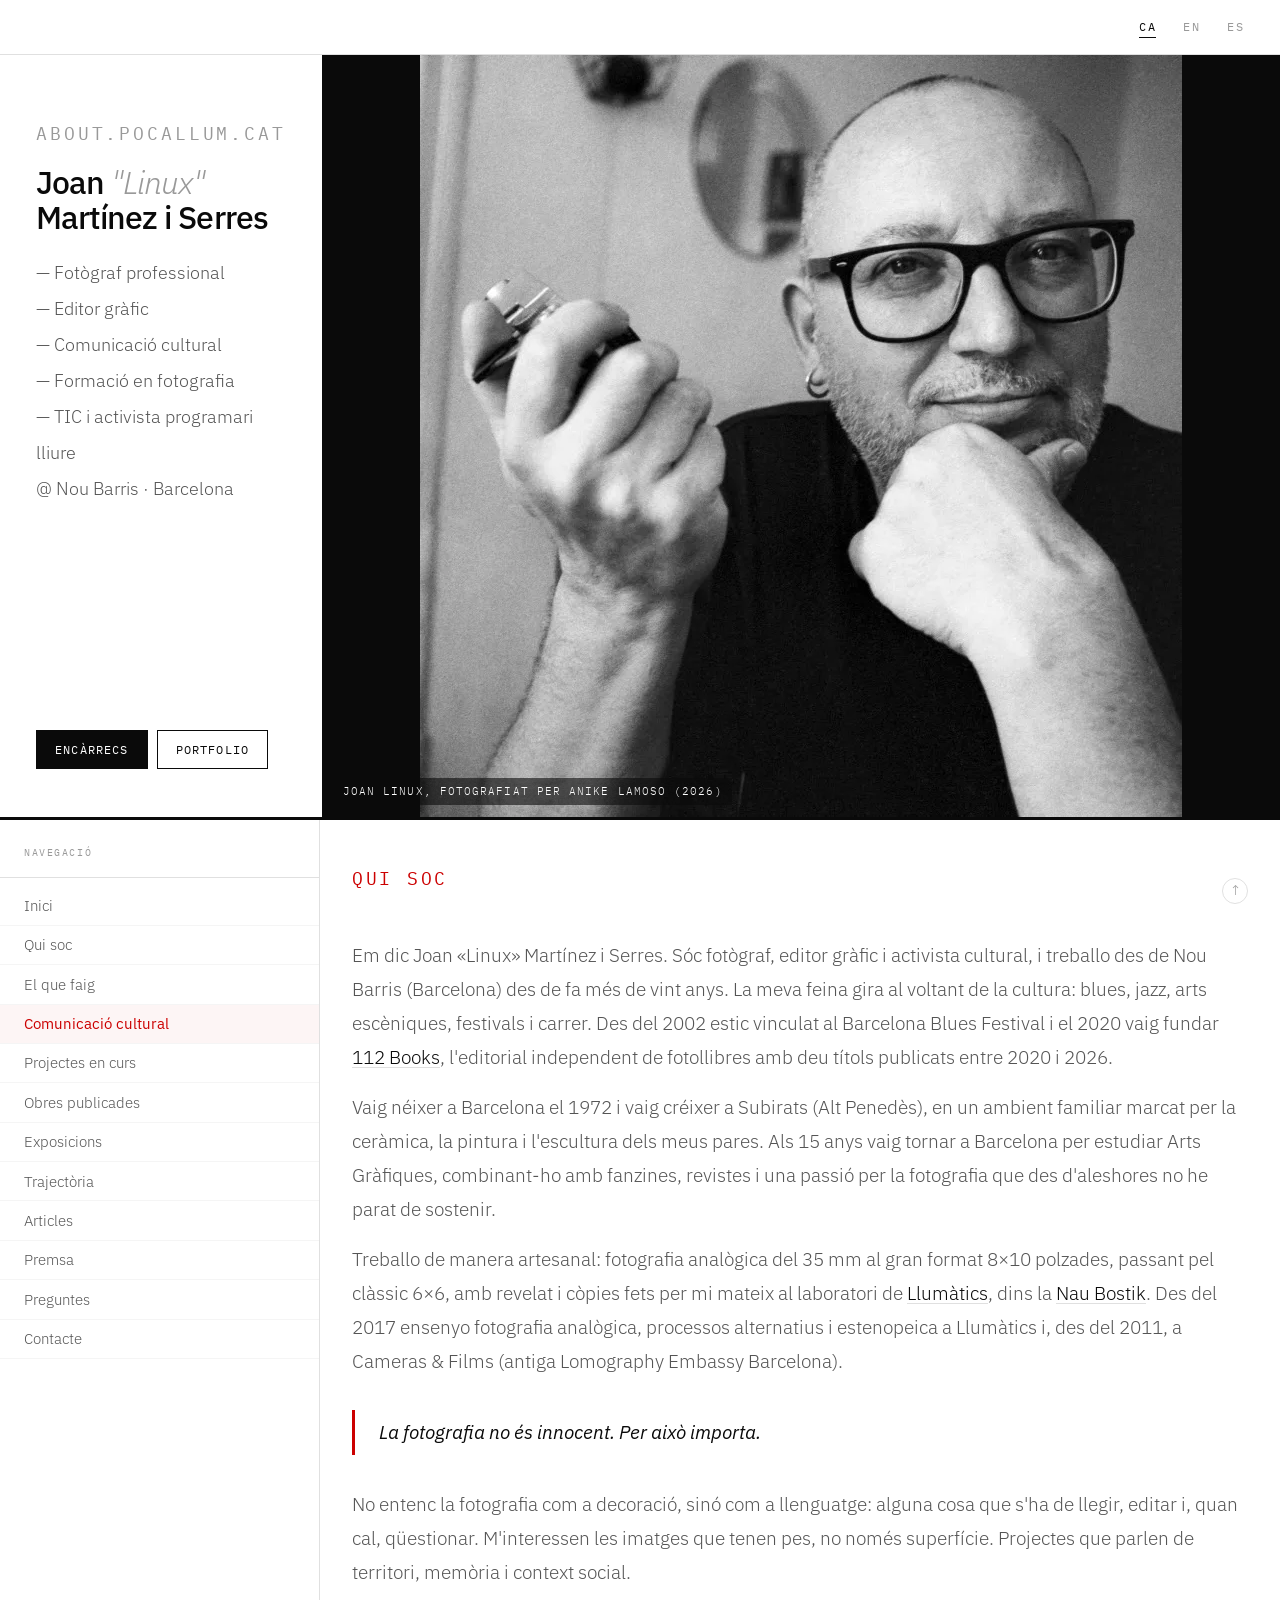
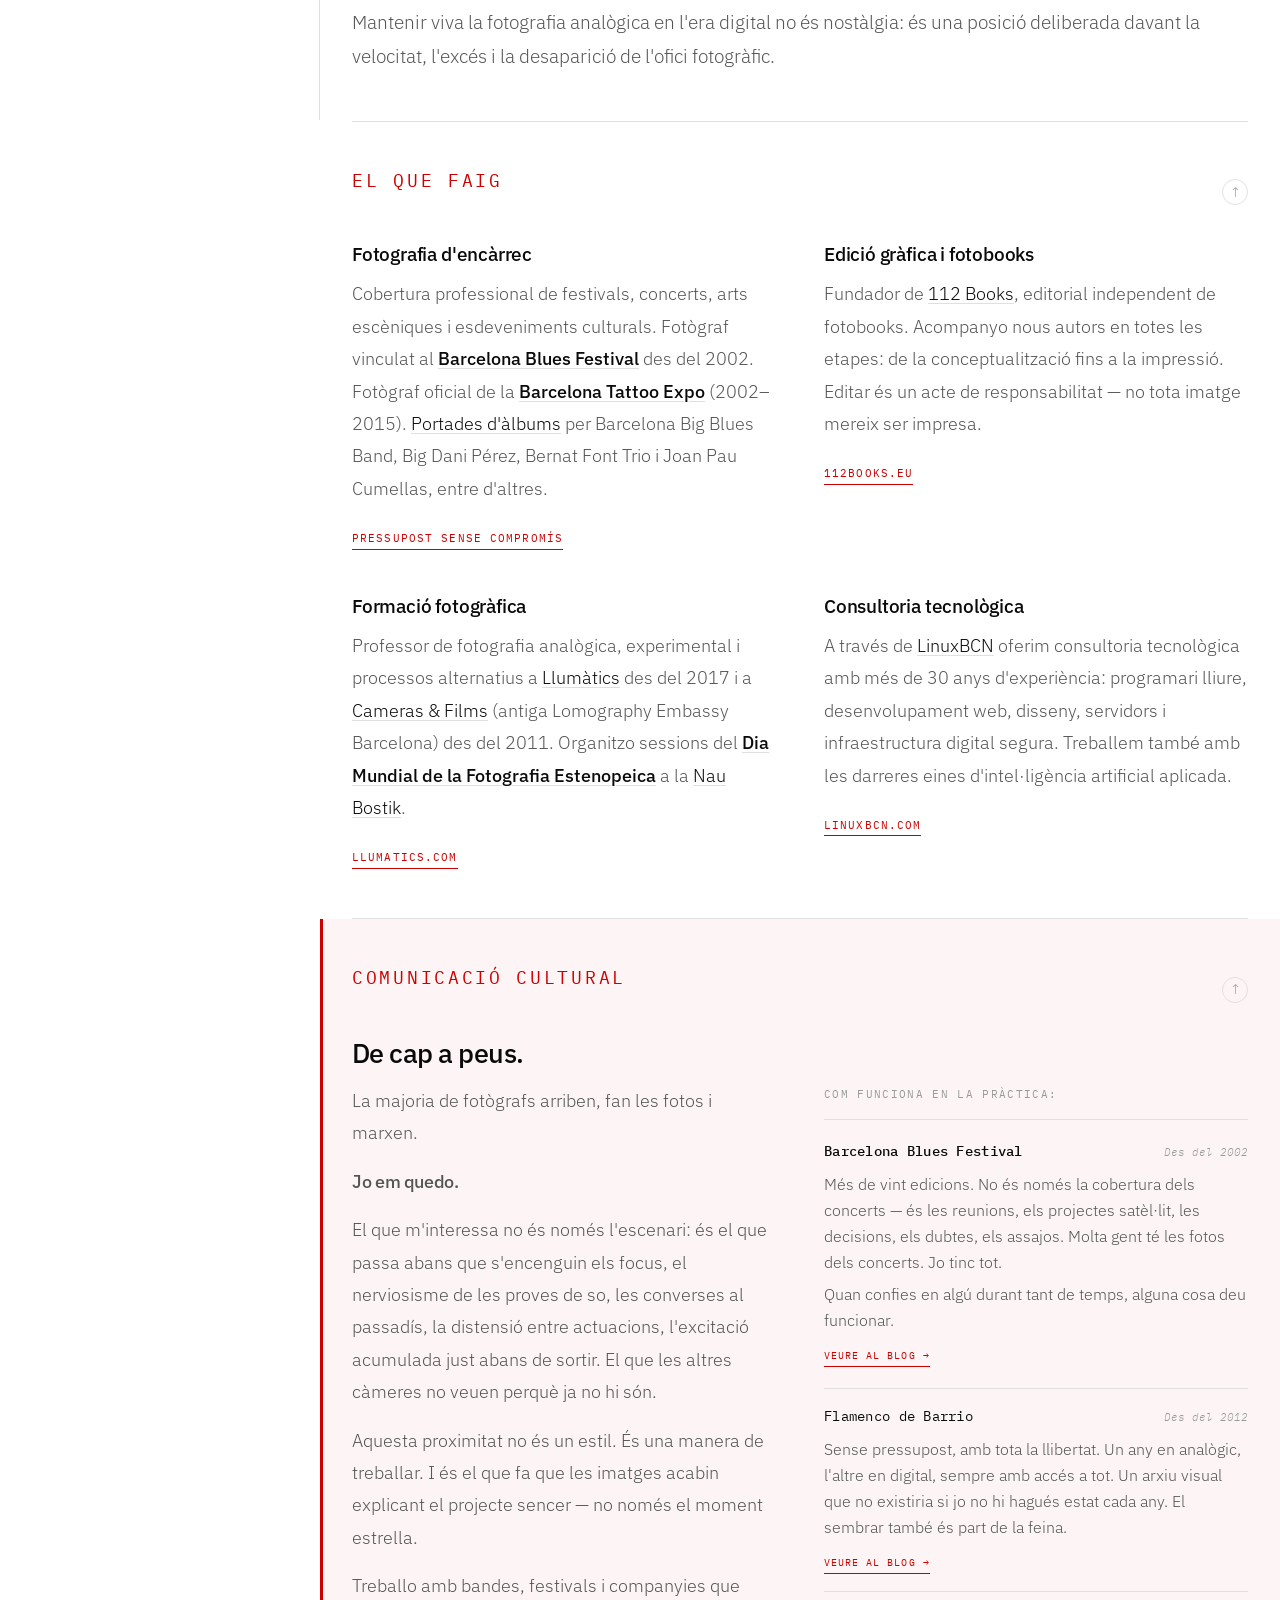
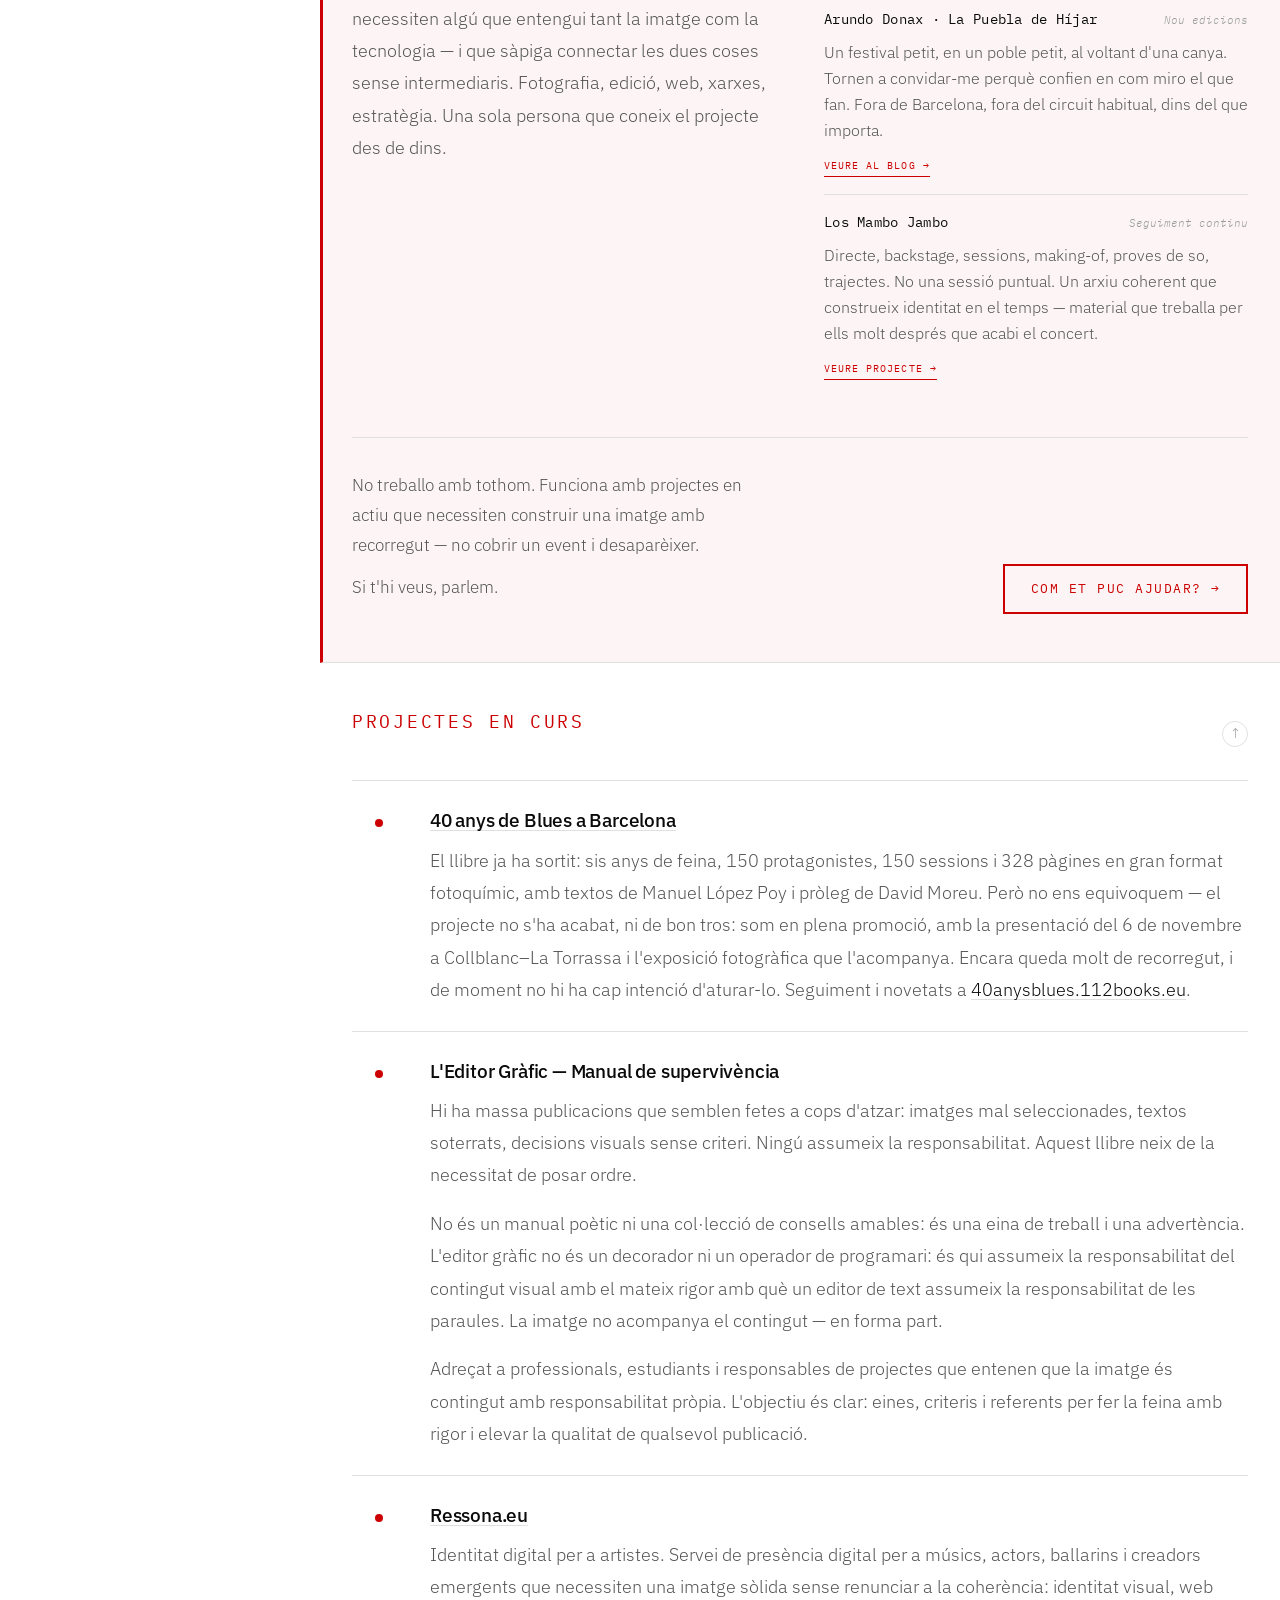
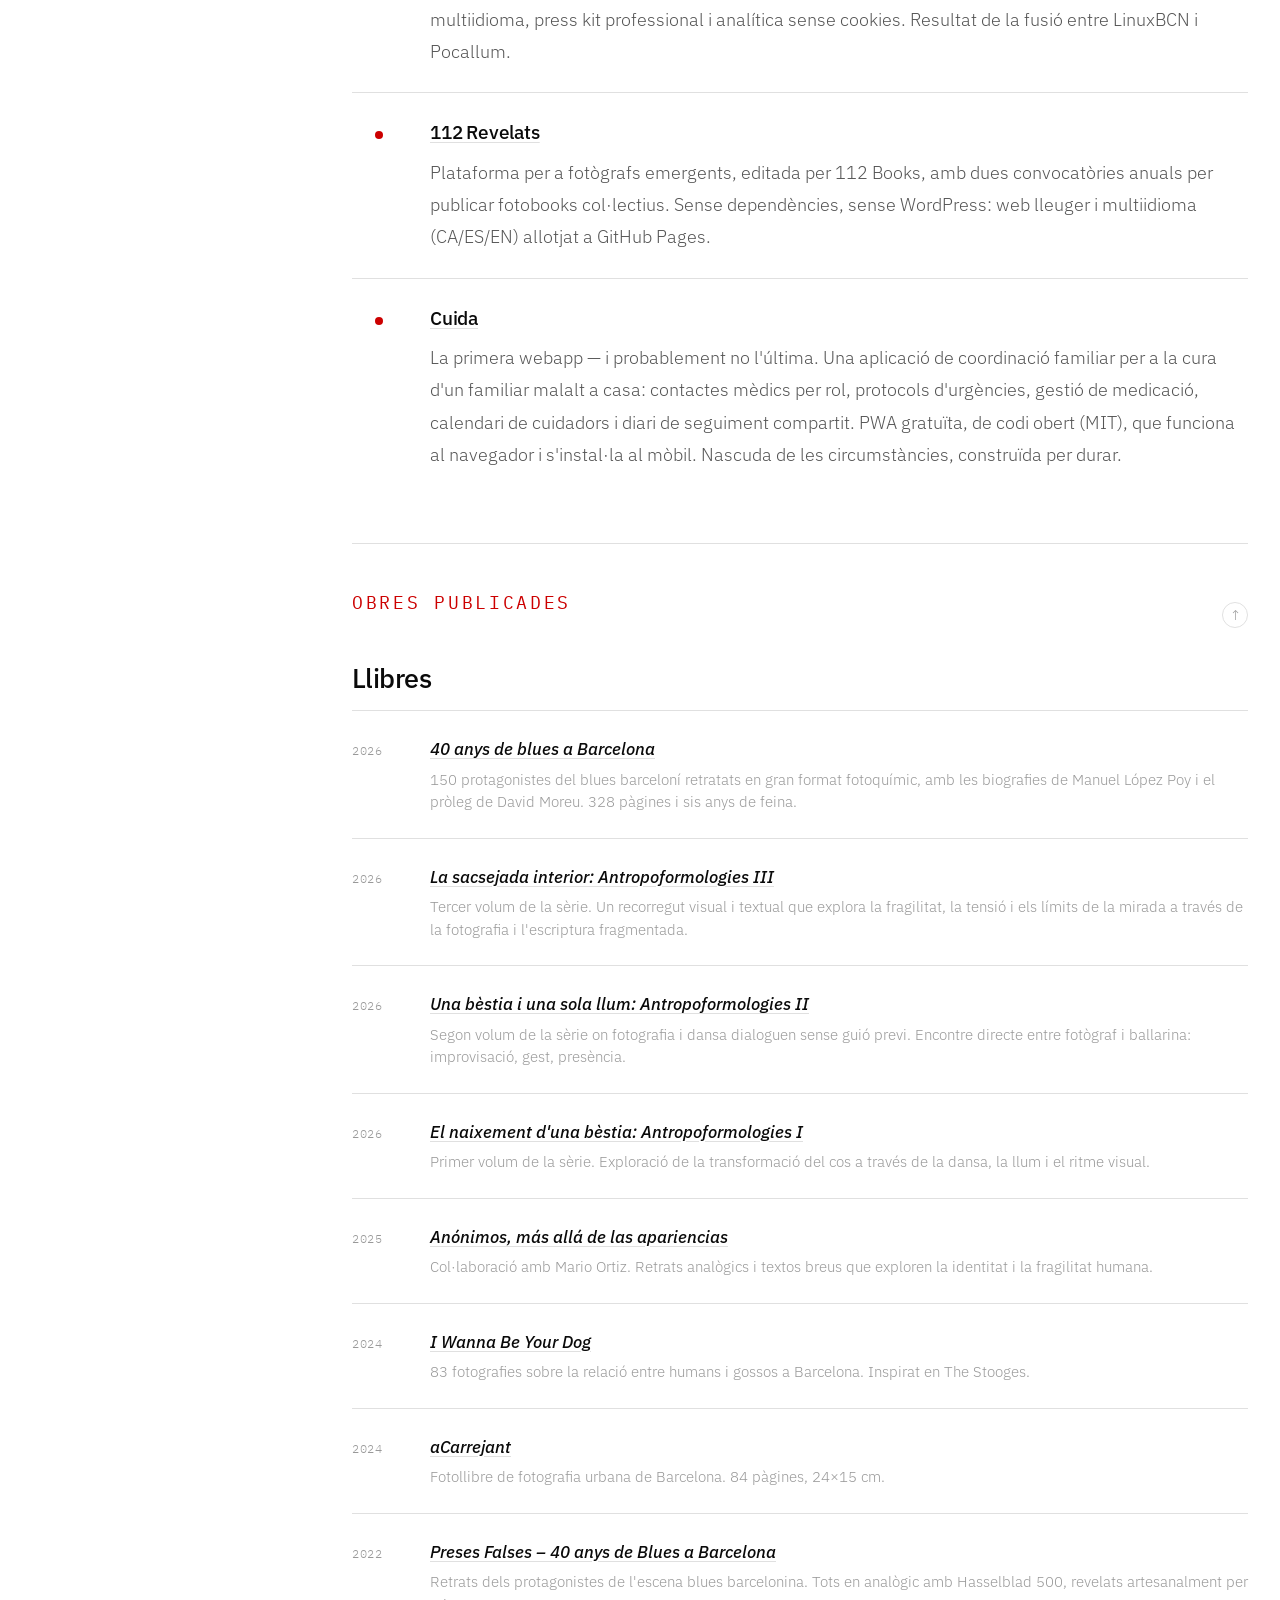
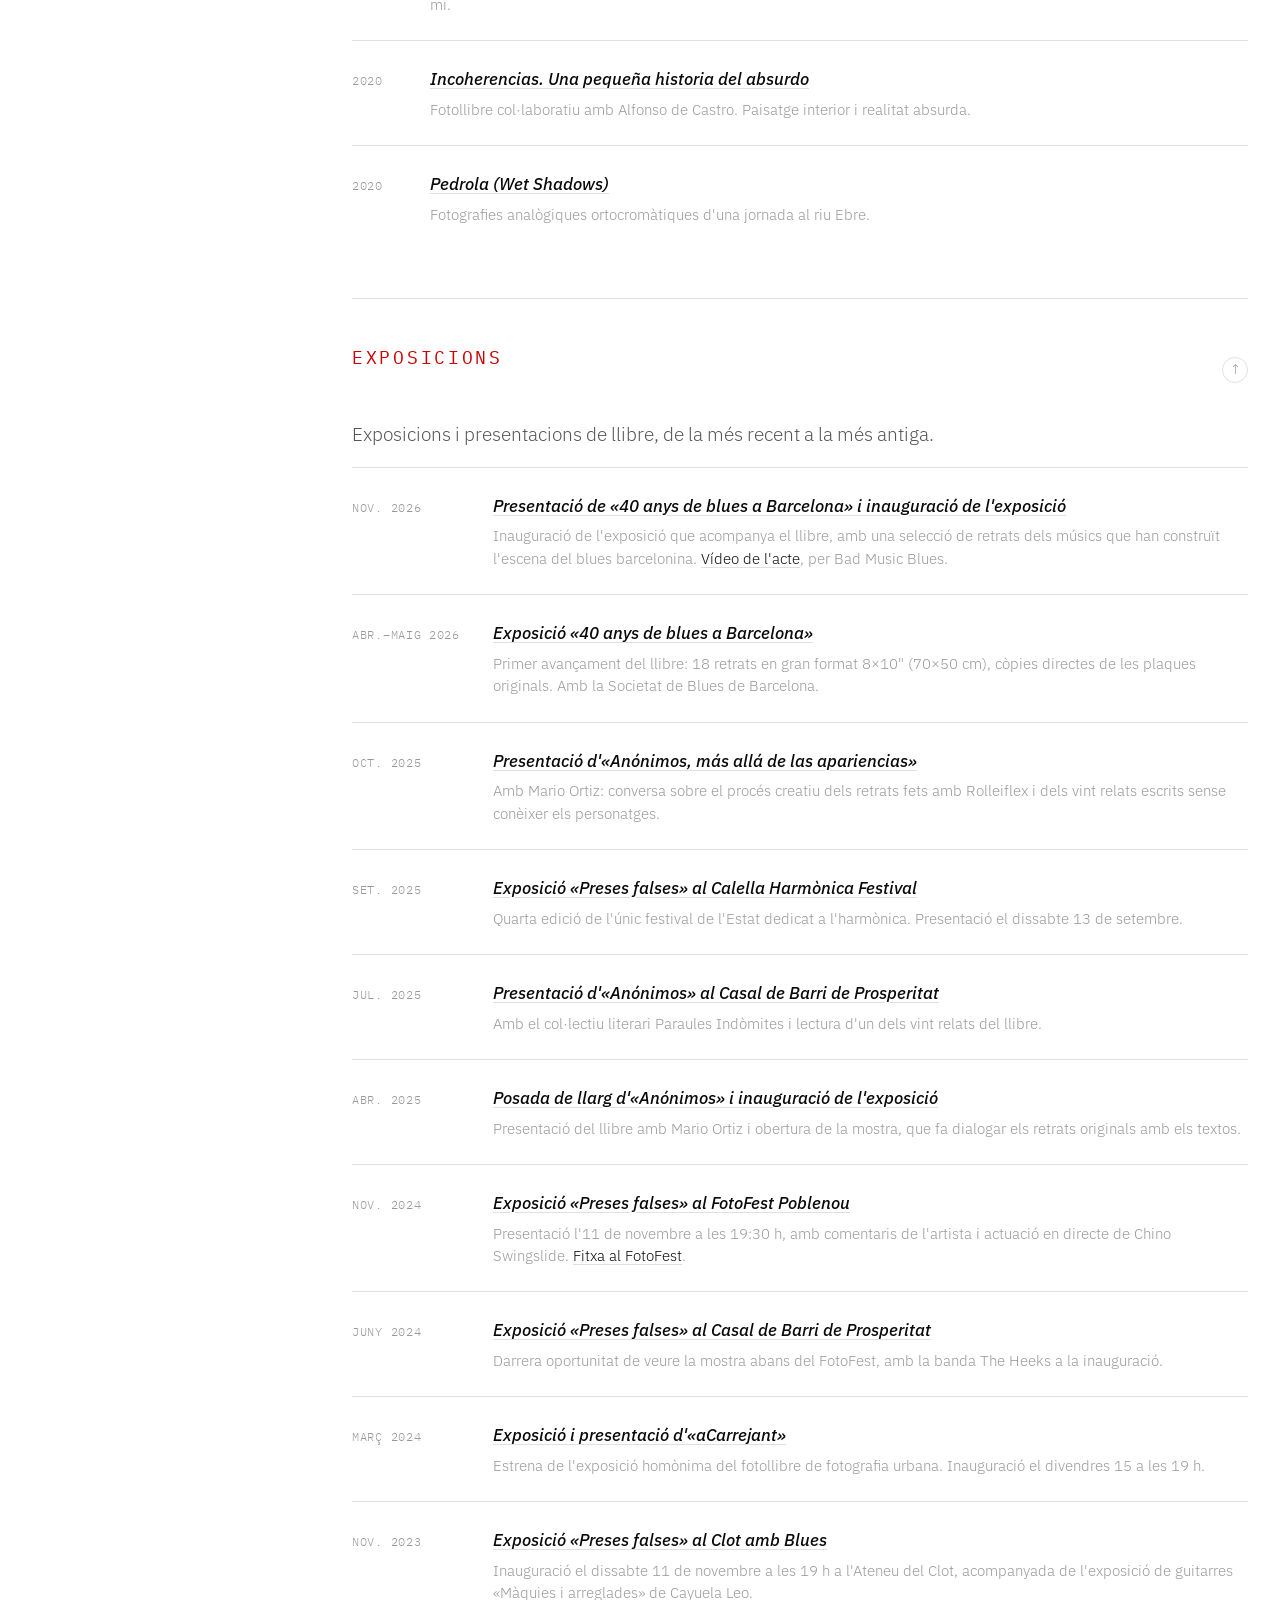
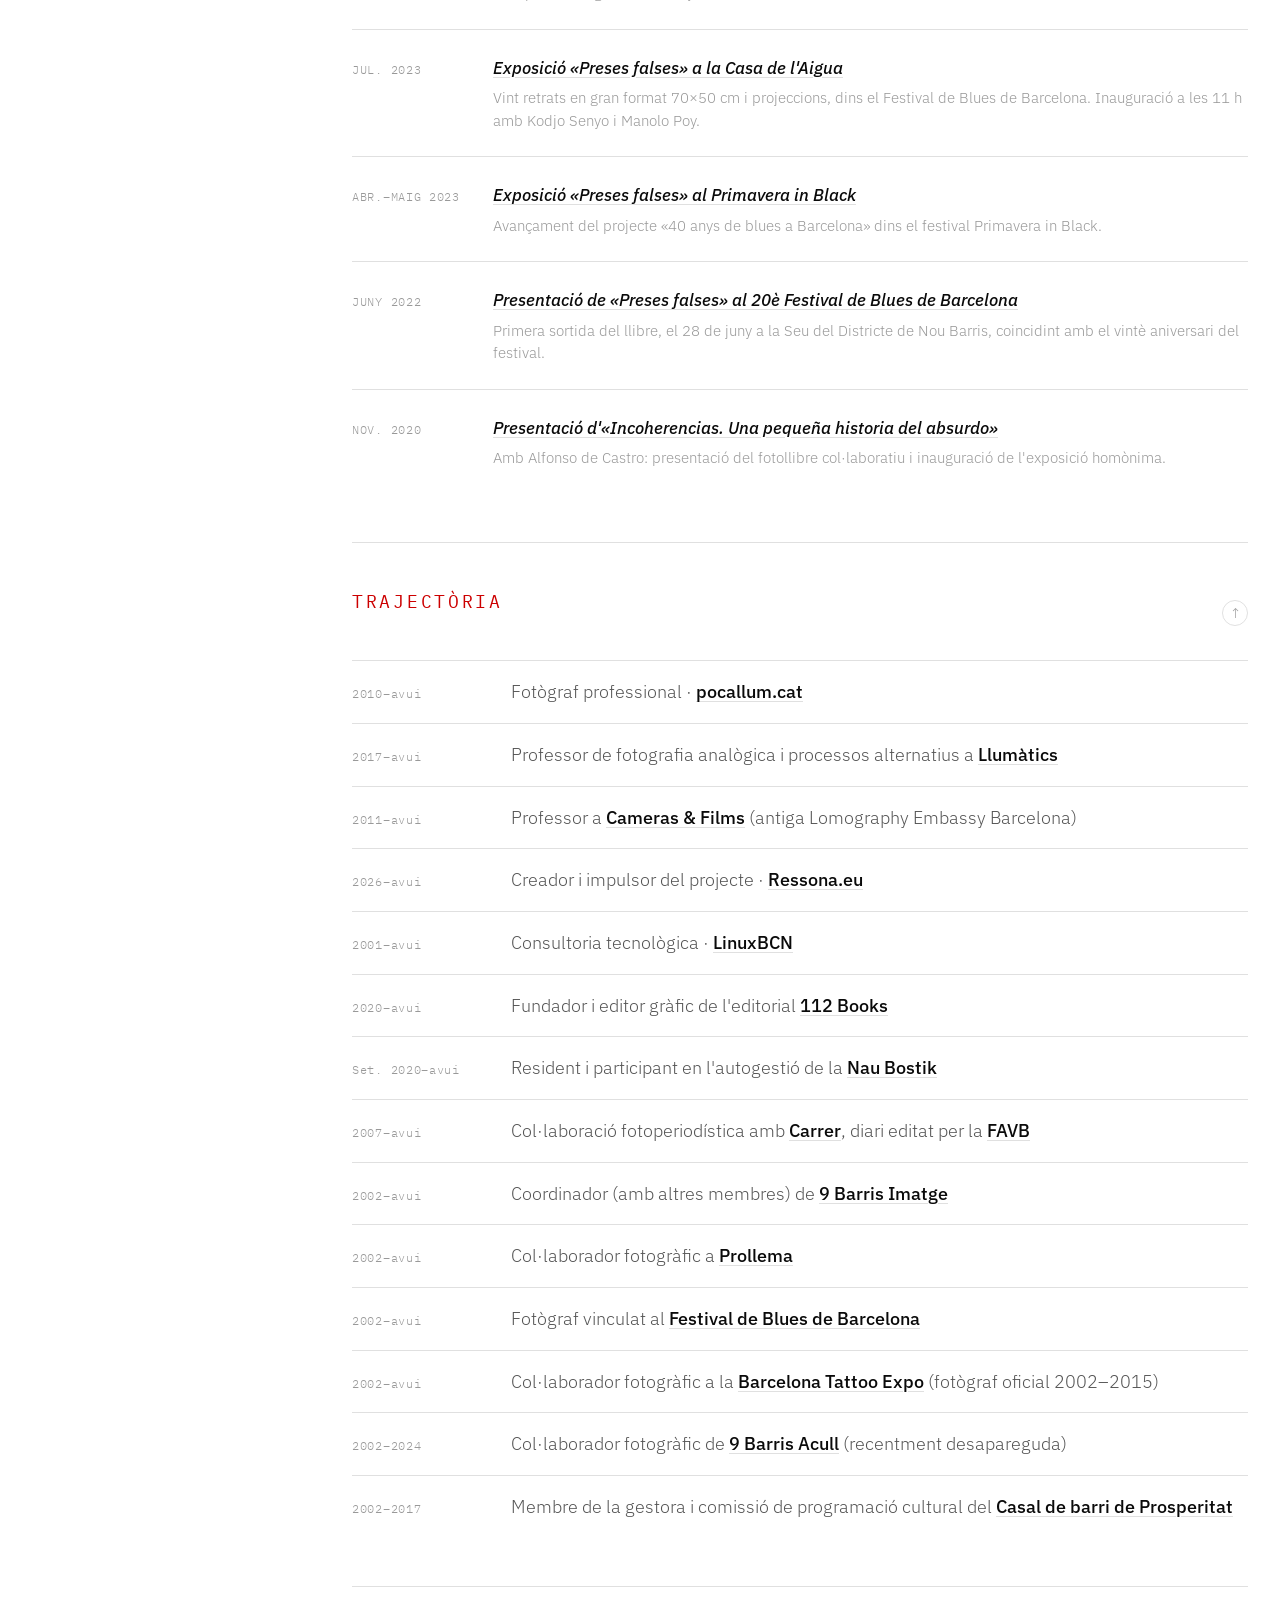
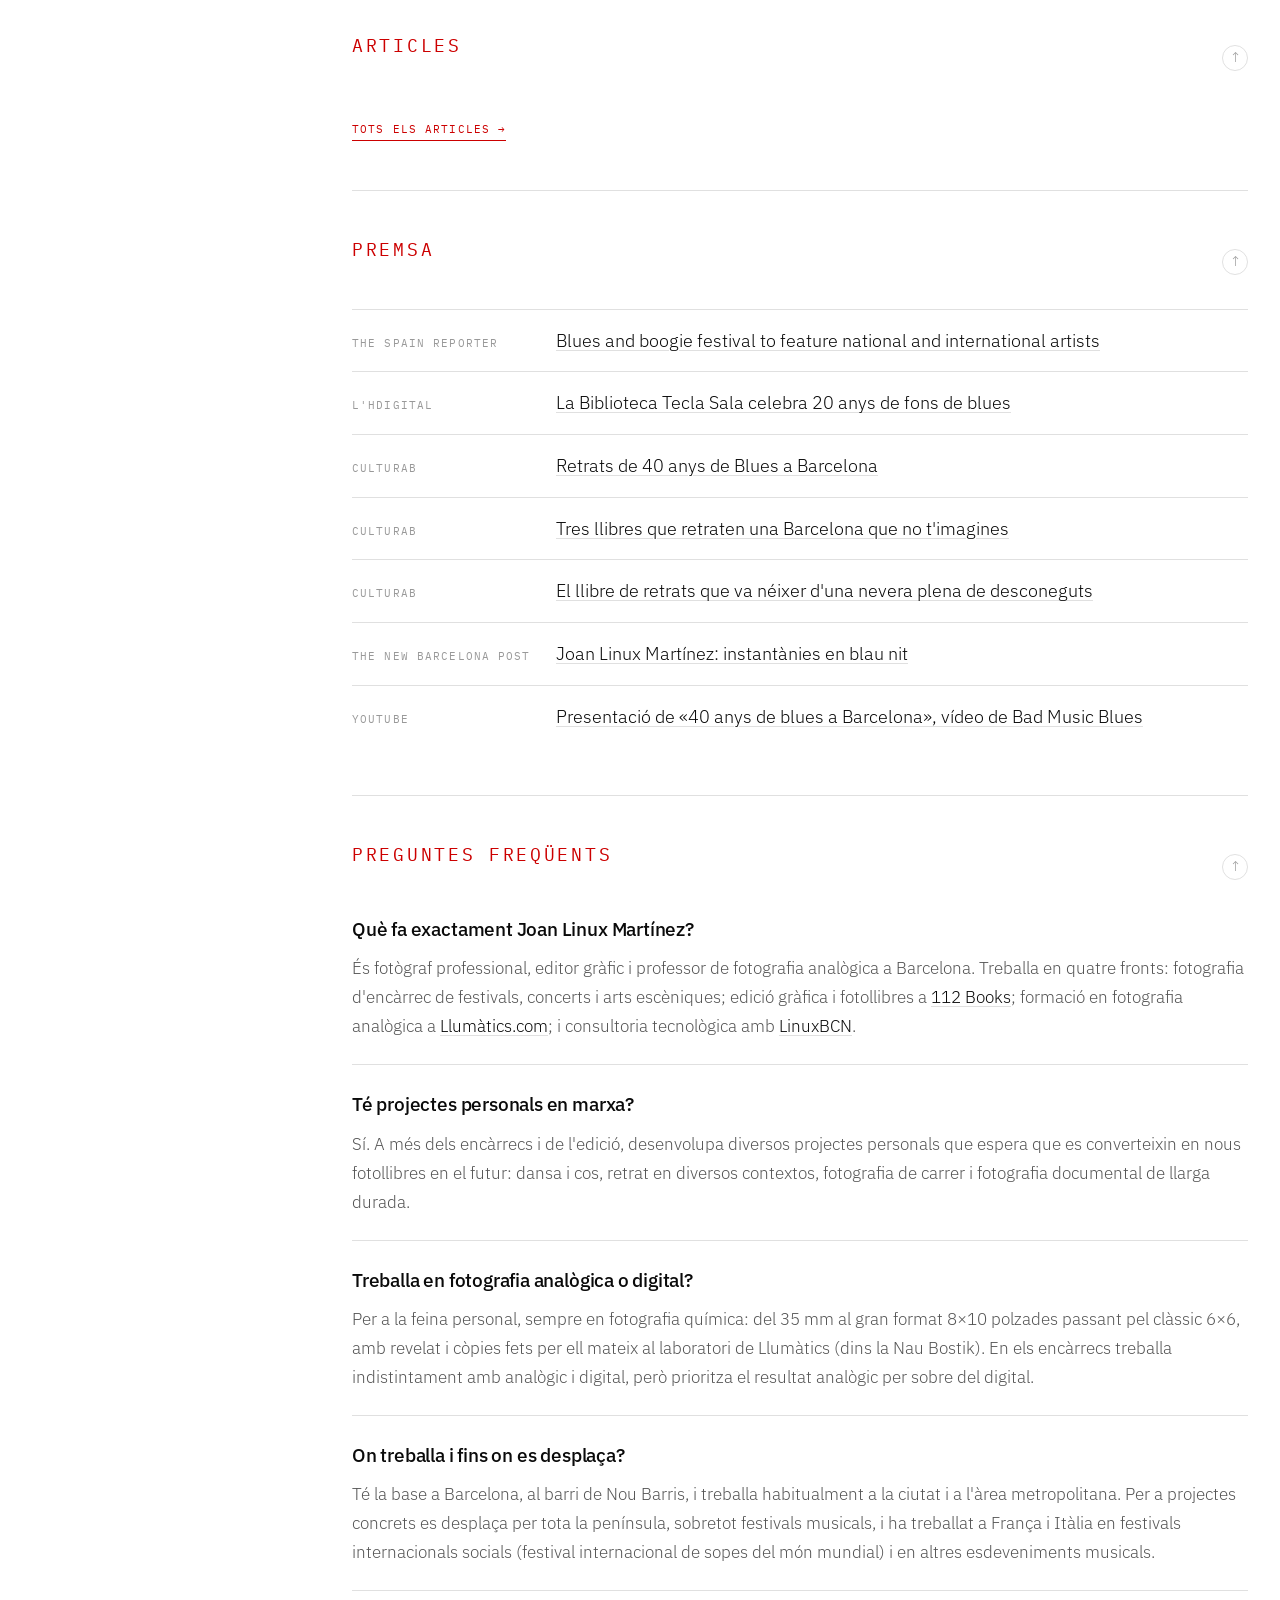
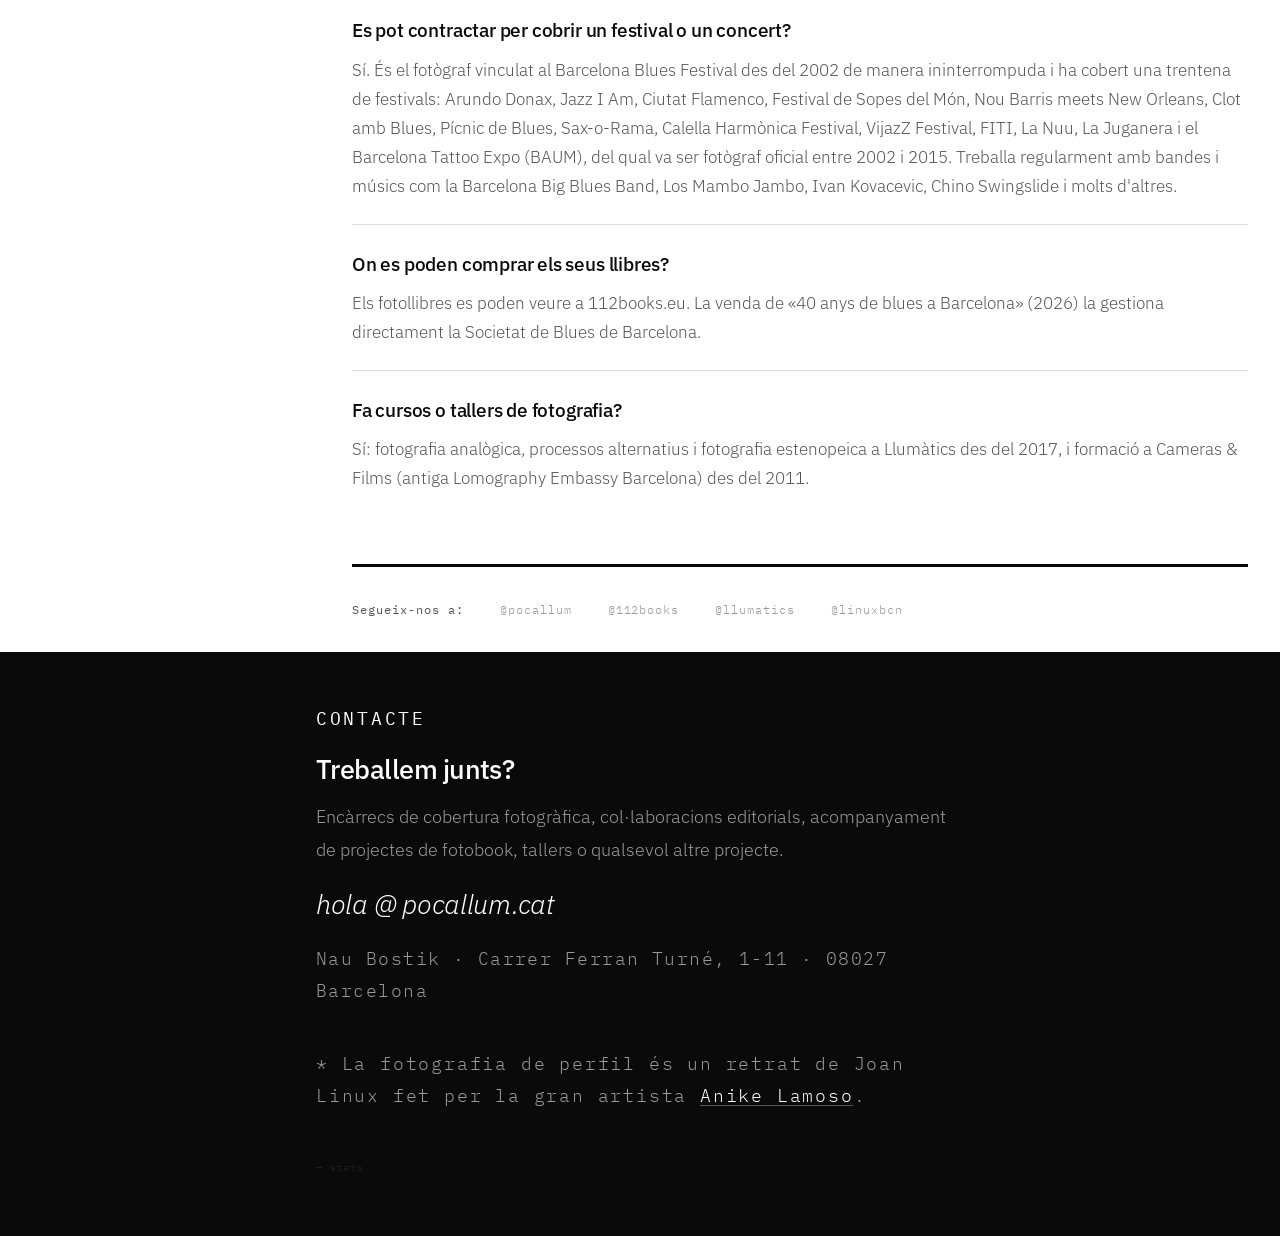
==== commit cdd140e0: "contingut: apartat d'exposicions i presentacions i noves referències de premsa" ====
--- a/index.html
+++ b/index.html
@@ -40,7 +40,7 @@
   <link rel="preconnect" href="https://fonts.googleapis.com">
   <link rel="preconnect" href="https://fonts.gstatic.com" crossorigin>
   <link href="https://fonts.googleapis.com/css2?family=IBM+Plex+Sans:ital,wght@0,300;0,400;0,500;1,300;1,400&family=IBM+Plex+Mono:wght@300;400&display=swap" rel="stylesheet">
-  <link rel="stylesheet" href="css/style.css?v=20261108o">
+  <link rel="stylesheet" href="css/style.css?v=20261118o">
   <script type="application/ld+json">
   {
     "@context": "https://schema.org",
@@ -150,7 +150,9 @@
           { "@type": "WebPage", "url": "https://culturab.cat/noticies/barri-prosperitat-tenim-escenes-blues-mes-importants-europa/", "name": "Retrats de 40 anys de Blues a Barcelona", "inLanguage": "ca" },
           { "@type": "WebPage", "url": "https://culturab.cat/noticies/tres-llibres-retraten-barcelona-no-timagines/", "name": "Tres llibres que retraten una Barcelona que no t'imagines", "inLanguage": "ca" },
           { "@type": "WebPage", "url": "https://culturab.cat/noticies/llibre-retrats-neixer-nevera-plena-desconeguts/", "name": "El llibre de retrats que va néixer d'una nevera plena de desconeguts", "inLanguage": "ca" },
-          { "@type": "WebPage", "url": "https://www.thenewbarcelonapost.com/joan-linux-martinez-instantaneas-en-azul-noche/", "name": "Joan Linux Martínez: instantànies en blau nit", "inLanguage": "ca" }
+          { "@type": "WebPage", "url": "https://www.thenewbarcelonapost.com/joan-linux-martinez-instantaneas-en-azul-noche/", "name": "Joan Linux Martínez: instantànies en blau nit", "inLanguage": "ca" },
+          { "@type": "WebPage", "url": "https://lhdigital.cat/noticies/la-biblioteca-tecla-sala-celebra-20-anys-de-fons-de-blues/", "name": "La Biblioteca Tecla Sala celebra 20 anys de fons de blues", "inLanguage": "ca" },
+          { "@type": "WebPage", "url": "https://www.thespainreporter.com/noticias/blues-and-boogie-festival-to-feature-national-and-international-artists", "name": "Blues and boogie festival to feature national and international artists", "inLanguage": "en" }
         ],
         "contactPoint": {
           "@type": "ContactPoint",
@@ -176,7 +178,7 @@
         "about": { "@id": "https://about.pocallum.cat/#person" },
         "mainEntity": { "@id": "https://about.pocallum.cat/#person" },
         "inLanguage": "ca",
-        "dateModified": "2026-11-08",
+        "dateModified": "2026-11-18",
         "primaryImageOfPage": { "@id": "https://about.pocallum.cat/#photo" }
       },
       {
@@ -219,6 +221,28 @@
         ]
       },
       {
+        "@type": "ItemList",
+        "@id": "https://about.pocallum.cat/#exposicions",
+        "name": "Exposicions — Joan Linux Martínez",
+        "numberOfItems": 14,
+        "itemListElement": [
+          { "@type": "ListItem", "position": 1, "item": { "@type": "ExhibitionEvent", "name": "Presentació de «40 anys de blues a Barcelona» i inauguració de l'exposició", "startDate": "2026-11-06", "location": { "@type": "Place", "name": "Centre Cultural Collblanc – La Torrassa", "address": { "@type": "PostalAddress", "addressLocality": "L'Hospitalet de Llobregat", "addressCountry": "ES" } }, "url": "https://www.112books.eu/presentacio-del-llibre-40-anys-de-blues-a-barcelona-i-exposicio-fotografica/", "inLanguage": "ca" } },
+          { "@type": "ListItem", "position": 2, "item": { "@type": "ExhibitionEvent", "name": "Exposició «40 anys de blues a Barcelona»", "startDate": "2026-04-22", "endDate": "2026-05-14", "location": { "@type": "Place", "name": "Biblioteca Tecla Sala", "address": { "@type": "PostalAddress", "addressLocality": "L'Hospitalet de Llobregat", "addressCountry": "ES" } }, "url": "https://www.112books.eu/exposicio-40-anys-de-blues-a-barcelona/", "inLanguage": "ca" } },
+          { "@type": "ListItem", "position": 3, "item": { "@type": "ExhibitionEvent", "name": "Presentació d'«Anónimos, más allá de las apariencias»", "startDate": "2025-10-14", "location": { "@type": "Place", "name": "Centre Cívic Pati Llimona (Sala Joan Maragall)", "address": { "@type": "PostalAddress", "addressLocality": "Barcelona", "addressCountry": "ES" } }, "url": "https://www.112books.eu/entre-la-llum-i-la-pell-anonimos-al-pati-llimona/", "inLanguage": "ca" } },
+          { "@type": "ListItem", "position": 4, "item": { "@type": "ExhibitionEvent", "name": "Exposició «Preses falses» al Calella Harmònica Festival", "startDate": "2025-09-11", "endDate": "2025-09-14", "location": { "@type": "Place", "name": "Carpa del festival, platja de Garbí", "address": { "@type": "PostalAddress", "addressLocality": "Calella", "addressCountry": "ES" } }, "url": "https://www.112books.eu/preses-falses-arriba-al-calella-harmonica-festival/", "inLanguage": "ca" } },
+          { "@type": "ListItem", "position": 5, "item": { "@type": "ExhibitionEvent", "name": "Presentació d'«Anónimos» al Casal de Barri de Prosperitat", "startDate": "2025-07-02", "location": { "@type": "Place", "name": "Casal de Barri de Prosperitat", "address": { "@type": "PostalAddress", "addressLocality": "Barcelona", "addressCountry": "ES" } }, "url": "https://www.112books.eu/presentacio-danonimos-al-casal-de-barri-de-prosperitat/", "inLanguage": "ca" } },
+          { "@type": "ListItem", "position": 6, "item": { "@type": "ExhibitionEvent", "name": "Posada de llarg d'«Anónimos» i inauguració de l'exposició", "startDate": "2025-04-24", "location": { "@type": "Place", "name": "Sala Basiana, Nau Bostik", "address": { "@type": "PostalAddress", "addressLocality": "Barcelona", "addressCountry": "ES" } }, "url": "https://www.112books.eu/2025-04-24-posada-de-llarg-danonimos-a-la-sala-sagrerina/", "inLanguage": "ca" } },
+          { "@type": "ListItem", "position": 7, "item": { "@type": "ExhibitionEvent", "name": "Exposició «Preses falses» al FotoFest Poblenou", "startDate": "2024-11-08", "endDate": "2024-11-30", "location": { "@type": "Place", "name": "Casal Can Gili Nou", "address": { "@type": "PostalAddress", "addressLocality": "Barcelona", "addressCountry": "ES" } }, "url": "https://www.112books.eu/preses-falses-de-joan-linux-al-fotofest-del-poblenou/", "inLanguage": "ca" } },
+          { "@type": "ListItem", "position": 8, "item": { "@type": "ExhibitionEvent", "name": "Exposició «Preses falses» al Casal de Barri de Prosperitat", "startDate": "2024-06", "location": { "@type": "Place", "name": "Casal de Barri de Prosperitat", "address": { "@type": "PostalAddress", "addressLocality": "Barcelona", "addressCountry": "ES" } }, "url": "https://www.112books.eu/expo-preses-falses-al-casal-de-barri-de-prosperitat/", "inLanguage": "ca" } },
+          { "@type": "ListItem", "position": 9, "item": { "@type": "ExhibitionEvent", "name": "Exposició i presentació d'«aCarrejant»", "startDate": "2024-03-15", "endDate": "2024-03-31", "location": { "@type": "Place", "name": "Sala Basiana, Nau Bostik", "address": { "@type": "PostalAddress", "addressLocality": "Barcelona", "addressCountry": "ES" } }, "url": "https://www.112books.eu/exposicio-fotografica-presentacio-del-llibre-acarrejant/", "inLanguage": "ca" } },
+          { "@type": "ListItem", "position": 10, "item": { "@type": "ExhibitionEvent", "name": "Exposició «Preses falses» al Clot amb Blues", "startDate": "2023-11-11", "location": { "@type": "Place", "name": "Ateneu del Clot", "address": { "@type": "PostalAddress", "addressLocality": "Barcelona", "addressCountry": "ES" } }, "url": "https://blog.pocallum.cat/2023/11/10/clot-amb-blues-acull-lexposicio-40-anys-de-blues-a-barcelona-preses-falses-a-lateneu-del-clot/", "inLanguage": "ca" } },
+          { "@type": "ListItem", "position": 11, "item": { "@type": "ExhibitionEvent", "name": "Exposició «Preses falses» a la Casa de l'Aigua", "startDate": "2023-07-08", "location": { "@type": "Place", "name": "Casa de l'Aigua, Trinitat Nova", "address": { "@type": "PostalAddress", "addressLocality": "Barcelona", "addressCountry": "ES" } }, "url": "https://www.112books.eu/inauguracio-de-lexposicio-preses-falses-a-la-casa-de-laigua-nou-barris/", "inLanguage": "ca" } },
+          { "@type": "ListItem", "position": 12, "item": { "@type": "ExhibitionEvent", "name": "Exposició «Preses falses» al Primavera in Black", "startDate": "2023-04-18", "endDate": "2023-05-31", "location": { "@type": "Place", "name": "Biblioteca Tecla Sala", "address": { "@type": "PostalAddress", "addressLocality": "L'Hospitalet de Llobregat", "addressCountry": "ES" } }, "url": "https://www.112books.eu/exposicio-preses-falses-al-primavera-in-black/", "inLanguage": "ca" } },
+          { "@type": "ListItem", "position": 13, "item": { "@type": "ExhibitionEvent", "name": "Presentació de «Preses falses» al 20è Festival de Blues de Barcelona", "startDate": "2022-06-28", "location": { "@type": "Place", "name": "Seu del Districte de Nou Barris", "address": { "@type": "PostalAddress", "addressLocality": "Barcelona", "addressCountry": "ES" } }, "url": "https://www.112books.eu/20e-festival-de-blues-de-barcelona-presentacio-de-preses-falses-40-anys-de-blues-a-barcelona/", "inLanguage": "ca" } },
+          { "@type": "ListItem", "position": 14, "item": { "@type": "ExhibitionEvent", "name": "Presentació d'«Incoherencias. Una pequeña historia del absurdo»", "startDate": "2020-11-05", "location": { "@type": "Place", "name": "Sala Penya, Nau Bostik", "address": { "@type": "PostalAddress", "addressLocality": "Barcelona", "addressCountry": "ES" } }, "url": "https://www.112books.eu/presentacio-dincoherencies-a-la-nau-bostik/", "inLanguage": "ca" } }
+        ]
+      },
+      {
         "@type": "FAQPage",
         "@id": "https://about.pocallum.cat/#faq",
         "inLanguage": "ca",
@@ -283,6 +307,7 @@
   <option value="#comunicacio-cultural">Comunicació cultural</option>
   <option value="#projectes-en-curs">Projectes en curs</option>
   <option value="#obres-publicades">Obres publicades</option>
+  <option value="#exposicions">Exposicions</option>
   <option value="#trajectoria">Trajectòria</option>
   <option value="#articles">Articles</option>
   <option value="#premsa">Premsa</option>
@@ -298,6 +323,7 @@
   <a href="#comunicacio-cultural" class="nav-comm">Comunicació cultural</a>
   <a href="#projectes-en-curs">Projectes en curs</a>
   <a href="#obres-publicades">Obres publicades</a>
+  <a href="#exposicions">Exposicions</a>
   <a href="#trajectoria">Trajectòria</a>
   <a href="#articles">Articles</a>
   <a href="#premsa">Premsa</a>
@@ -489,6 +515,30 @@
       <li><span class="book-year">2022</span><div><div class="book-title"><a href="https://www.112books.eu/producte/preses-falses-40-anys-de-blues-a-barcelona/" target="_blank" rel="noopener noreferrer">Preses Falses – 40 anys de Blues a Barcelona</a></div><p class="book-desc">Retrats dels protagonistes de l'escena blues barcelonina. Tots en analògic amb Hasselblad 500, revelats artesanalment per mi.</p></div></li>
       <li><span class="book-year">2020</span><div><div class="book-title"><a href="https://www.112books.eu/producte/incoherencias-una-pequena-historia-del-absurdo/" target="_blank" rel="noopener noreferrer">Incoherencias. Una pequeña historia del absurdo</a></div><p class="book-desc">Fotollibre col·laboratiu amb Alfonso de Castro. Paisatge interior i realitat absurda.</p></div></li>
       <li><span class="book-year">2020</span><div><div class="book-title"><a href="https://www.112books.eu/producte/pedrola/" target="_blank" rel="noopener noreferrer">Pedrola (Wet Shadows)</a></div><p class="book-desc">Fotografies analògiques ortocromàtiques d'una jornada al riu Ebre.</p></div></li>
+    </ul>
+  </section>
+
+  <section>
+    <div class="section-header">
+      <h2 class="section-label" id="exposicions">Exposicions</h2>
+      <a href="#top" class="back-top" aria-label="Tornar al capdamunt" title="Tornar al capdamunt">↑</a>
+    </div>
+    <p>Exposicions i presentacions de llibre, de la més recent a la més antiga.</p>
+    <ul class="expo-list">
+      <li><span class="expo-date">nov. 2026</span><div><div class="book-title"><a href="https://www.112books.eu/presentacio-del-llibre-40-anys-de-blues-a-barcelona-i-exposicio-fotografica/" target="_blank" rel="noopener noreferrer">Presentació de «40 anys de blues a Barcelona» i inauguració de l'exposició</a></div><p class="book-desc">Inauguració de l'exposició que acompanya el llibre, amb una selecció de retrats dels músics que han construït l'escena del blues barcelonina. <a href="https://www.youtube.com/watch?v=7_6aDeOZyhQ" target="_blank" rel="noopener noreferrer">Vídeo de l'acte</a>, per Bad Music Blues.</p></div></li>
+      <li><span class="expo-date">abr.–maig 2026</span><div><div class="book-title"><a href="https://www.112books.eu/exposicio-40-anys-de-blues-a-barcelona/" target="_blank" rel="noopener noreferrer">Exposició «40 anys de blues a Barcelona»</a></div><p class="book-desc">Primer avançament del llibre: 18 retrats en gran format 8×10" (70×50 cm), còpies directes de les plaques originals. Amb la Societat de Blues de Barcelona.</p></div></li>
+      <li><span class="expo-date">oct. 2025</span><div><div class="book-title"><a href="https://www.112books.eu/entre-la-llum-i-la-pell-anonimos-al-pati-llimona/" target="_blank" rel="noopener noreferrer">Presentació d'«Anónimos, más allá de las apariencias»</a></div><p class="book-desc">Amb Mario Ortiz: conversa sobre el procés creatiu dels retrats fets amb Rolleiflex i dels vint relats escrits sense conèixer els personatges.</p></div></li>
+      <li><span class="expo-date">set. 2025</span><div><div class="book-title"><a href="https://www.112books.eu/preses-falses-arriba-al-calella-harmonica-festival/" target="_blank" rel="noopener noreferrer">Exposició «Preses falses» al Calella Harmònica Festival</a></div><p class="book-desc">Quarta edició de l'únic festival de l'Estat dedicat a l'harmònica. Presentació el dissabte 13 de setembre.</p></div></li>
+      <li><span class="expo-date">jul. 2025</span><div><div class="book-title"><a href="https://www.112books.eu/presentacio-danonimos-al-casal-de-barri-de-prosperitat/" target="_blank" rel="noopener noreferrer">Presentació d'«Anónimos» al Casal de Barri de Prosperitat</a></div><p class="book-desc">Amb el col·lectiu literari Paraules Indòmites i lectura d'un dels vint relats del llibre.</p></div></li>
+      <li><span class="expo-date">abr. 2025</span><div><div class="book-title"><a href="https://www.112books.eu/2025-04-24-posada-de-llarg-danonimos-a-la-sala-sagrerina/" target="_blank" rel="noopener noreferrer">Posada de llarg d'«Anónimos» i inauguració de l'exposició</a></div><p class="book-desc">Presentació del llibre amb Mario Ortiz i obertura de la mostra, que fa dialogar els retrats originals amb els textos.</p></div></li>
+      <li><span class="expo-date">nov. 2024</span><div><div class="book-title"><a href="https://www.112books.eu/preses-falses-de-joan-linux-al-fotofest-del-poblenou/" target="_blank" rel="noopener noreferrer">Exposició «Preses falses» al FotoFest Poblenou</a></div><p class="book-desc">Presentació l'11 de novembre a les 19:30 h, amb comentaris de l'artista i actuació en directe de Chino Swingslide. <a href="https://fotofest.cat/exposicions/joan-linux/" target="_blank" rel="noopener noreferrer">Fitxa al FotoFest</a>.</p></div></li>
+      <li><span class="expo-date">juny 2024</span><div><div class="book-title"><a href="https://www.112books.eu/expo-preses-falses-al-casal-de-barri-de-prosperitat/" target="_blank" rel="noopener noreferrer">Exposició «Preses falses» al Casal de Barri de Prosperitat</a></div><p class="book-desc">Darrera oportunitat de veure la mostra abans del FotoFest, amb la banda The Heeks a la inauguració.</p></div></li>
+      <li><span class="expo-date">març 2024</span><div><div class="book-title"><a href="https://www.112books.eu/exposicio-fotografica-presentacio-del-llibre-acarrejant/" target="_blank" rel="noopener noreferrer">Exposició i presentació d'«aCarrejant»</a></div><p class="book-desc">Estrena de l'exposició homònima del fotollibre de fotografia urbana. Inauguració el divendres 15 a les 19 h.</p></div></li>
+      <li><span class="expo-date">nov. 2023</span><div><div class="book-title"><a href="https://blog.pocallum.cat/2023/11/10/clot-amb-blues-acull-lexposicio-40-anys-de-blues-a-barcelona-preses-falses-a-lateneu-del-clot/" target="_blank" rel="noopener noreferrer">Exposició «Preses falses» al Clot amb Blues</a></div><p class="book-desc">Inauguració el dissabte 11 de novembre a les 19 h a l'Ateneu del Clot, acompanyada de l'exposició de guitarres «Màquies i arreglades» de Cayuela Leo.</p></div></li>
+      <li><span class="expo-date">jul. 2023</span><div><div class="book-title"><a href="https://www.112books.eu/inauguracio-de-lexposicio-preses-falses-a-la-casa-de-laigua-nou-barris/" target="_blank" rel="noopener noreferrer">Exposició «Preses falses» a la Casa de l'Aigua</a></div><p class="book-desc">Vint retrats en gran format 70×50 cm i projeccions, dins el Festival de Blues de Barcelona. Inauguració a les 11 h amb Kodjo Senyo i Manolo Poy.</p></div></li>
+      <li><span class="expo-date">abr.–maig 2023</span><div><div class="book-title"><a href="https://www.112books.eu/exposicio-preses-falses-al-primavera-in-black/" target="_blank" rel="noopener noreferrer">Exposició «Preses falses» al Primavera in Black</a></div><p class="book-desc">Avançament del projecte «40 anys de blues a Barcelona» dins el festival Primavera in Black.</p></div></li>
+      <li><span class="expo-date">juny 2022</span><div><div class="book-title"><a href="https://www.112books.eu/20e-festival-de-blues-de-barcelona-presentacio-de-preses-falses-40-anys-de-blues-a-barcelona/" target="_blank" rel="noopener noreferrer">Presentació de «Preses falses» al 20è Festival de Blues de Barcelona</a></div><p class="book-desc">Primera sortida del llibre, el 28 de juny a la Seu del Districte de Nou Barris, coincidint amb el vintè aniversari del festival.</p></div></li>
+      <li><span class="expo-date">nov. 2020</span><div><div class="book-title"><a href="https://www.112books.eu/presentacio-dincoherencies-a-la-nau-bostik/" target="_blank" rel="noopener noreferrer">Presentació d'«Incoherencias. Una pequeña historia del absurdo»</a></div><p class="book-desc">Amb Alfonso de Castro: presentació del fotollibre col·laboratiu i inauguració de l'exposició homònima.</p></div></li>
     </ul>
   </section>
 
@@ -533,6 +583,8 @@
       <a href="#top" class="back-top" aria-label="Tornar al capdamunt" title="Tornar al capdamunt">↑</a>
     </div>
     <ul class="press-list">
+      <li><span class="press-source">The Spain Reporter</span><a href="https://www.thespainreporter.com/noticias/blues-and-boogie-festival-to-feature-national-and-international-artists" target="_blank" rel="noopener noreferrer">Blues and boogie festival to feature national and international artists</a></li>
+      <li><span class="press-source">L'Hdigital</span><a href="https://lhdigital.cat/noticies/la-biblioteca-tecla-sala-celebra-20-anys-de-fons-de-blues/" target="_blank" rel="noopener noreferrer">La Biblioteca Tecla Sala celebra 20 anys de fons de blues</a></li>
       <li><span class="press-source">CulturaB</span><a href="https://culturab.cat/noticies/barri-prosperitat-tenim-escenes-blues-mes-importants-europa/" target="_blank" rel="noopener noreferrer">Retrats de 40 anys de Blues a Barcelona</a></li>
       <li><span class="press-source">CulturaB</span><a href="https://culturab.cat/noticies/tres-llibres-retraten-barcelona-no-timagines/" target="_blank" rel="noopener noreferrer">Tres llibres que retraten una Barcelona que no t'imagines</a></li>
       <li><span class="press-source">CulturaB</span><a href="https://culturab.cat/noticies/llibre-retrats-neixer-nevera-plena-desconeguts/" target="_blank" rel="noopener noreferrer">El llibre de retrats que va néixer d'una nevera plena de desconeguts</a></li>
@@ -604,6 +656,6 @@
   </div>
 </div>
 
-<script src="js/main.js?v=20261108o" defer></script>
+<script src="js/main.js?v=20261118o" defer></script>
 </body>
 </html>
--- a/css/style.css
+++ b/css/style.css
@@ -62,6 +62,12 @@
 .book-year { font-family: 'IBM Plex Mono', monospace; font-size: 0.65rem; font-weight: 300; color: var(--grey-3); letter-spacing: 0.06em; padding-top: 2px; }
 .book-title { font-size: 0.95rem; font-weight: 500; font-style: italic; margin-bottom: 0.3rem; color: var(--black); }
 .book-desc { font-size: 0.83rem; color: var(--grey-3); line-height: 1.5; }
+
+/* ─── Exposicions ───────────────────────────────────────────── */
+.expo-list { list-style: none; margin-top: calc(var(--unit) * 2); }
+.expo-list li { display: grid; grid-template-columns: 6.5rem 1fr; gap: 0 calc(var(--unit) * 3); padding: calc(var(--unit) * 3) 0; border-top: 1px solid var(--grey-2); align-items: baseline; }
+.expo-date { font-family: 'IBM Plex Mono', monospace; font-size: 0.65rem; font-weight: 300; color: var(--grey-3); letter-spacing: 0.06em; text-transform: uppercase; padding-top: 2px; }
+@media (max-width: 480px) { .expo-list li { grid-template-columns: 1fr; gap: calc(var(--unit) * 0.5); } }
 
 /* ─── Projectes en curs ─────────────────────────────────────── */
 .inprogress-list { list-style: none; margin-top: calc(var(--unit) * 2); }
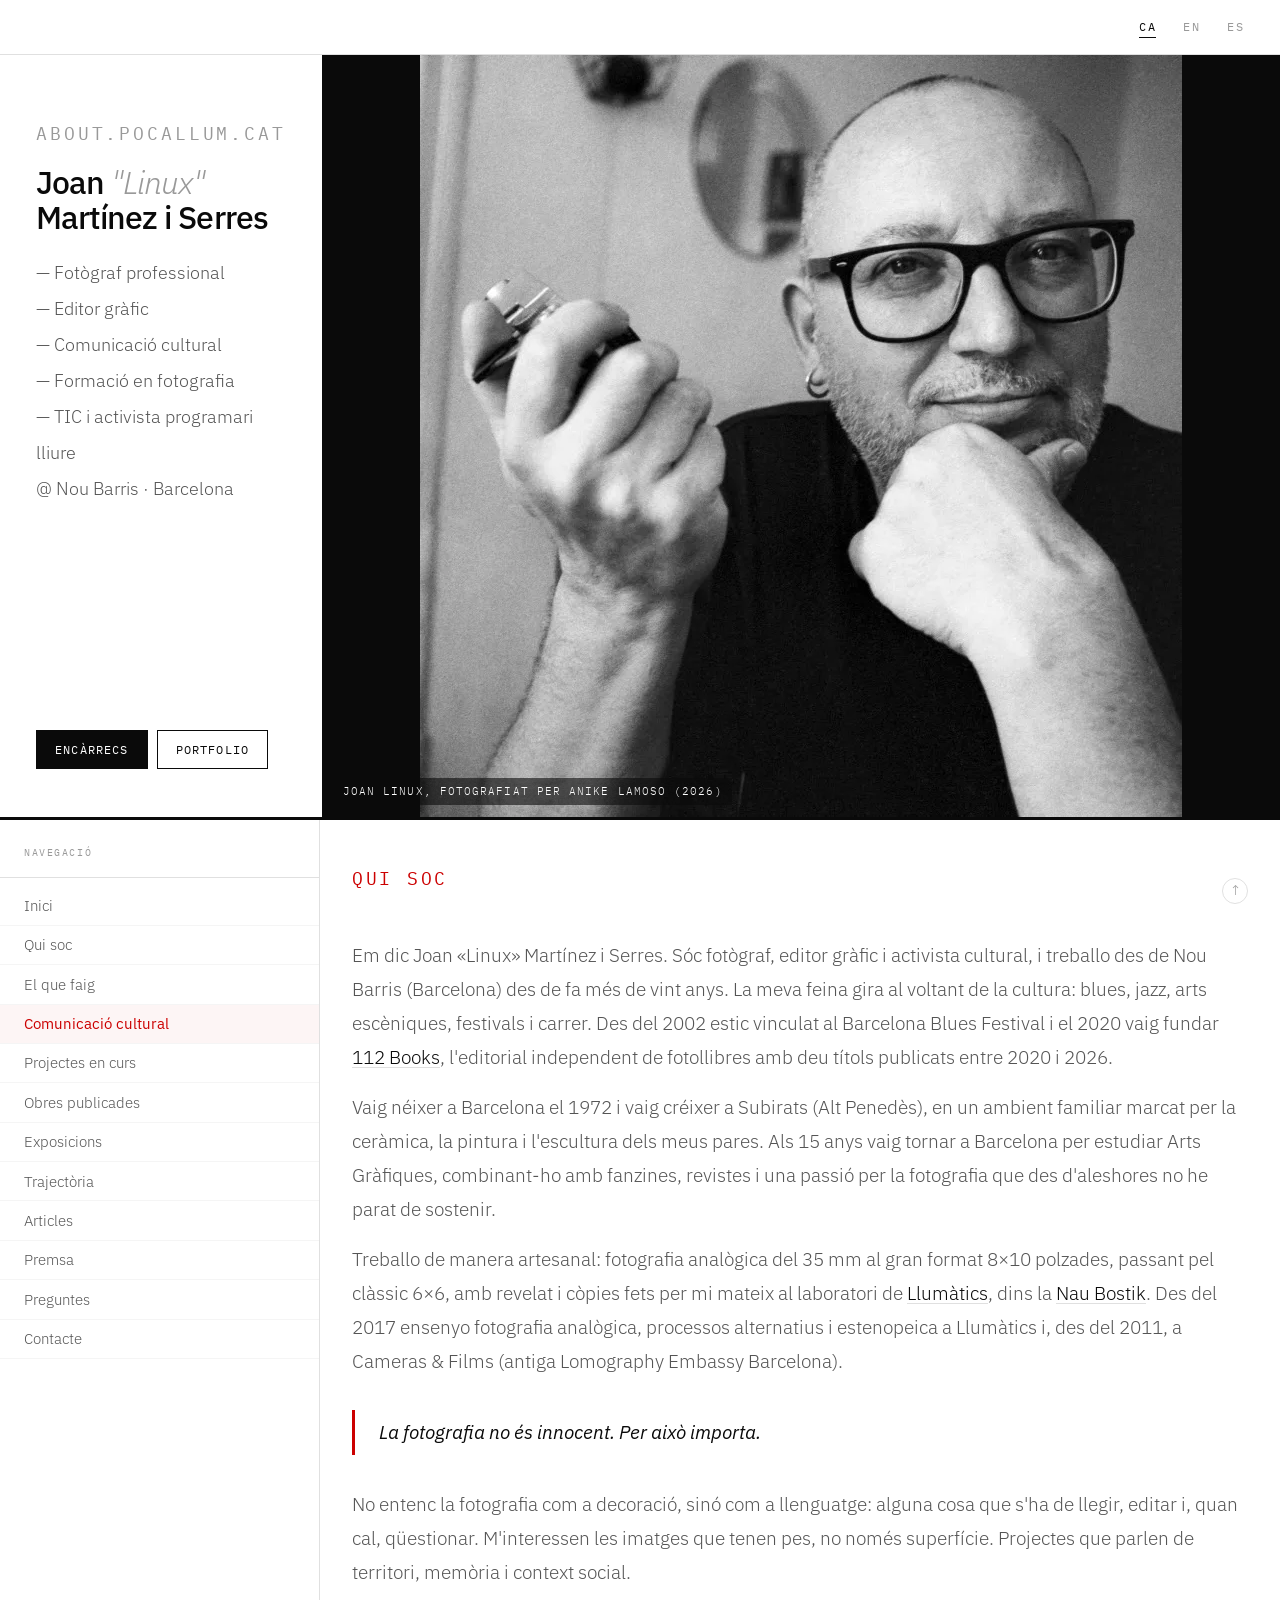
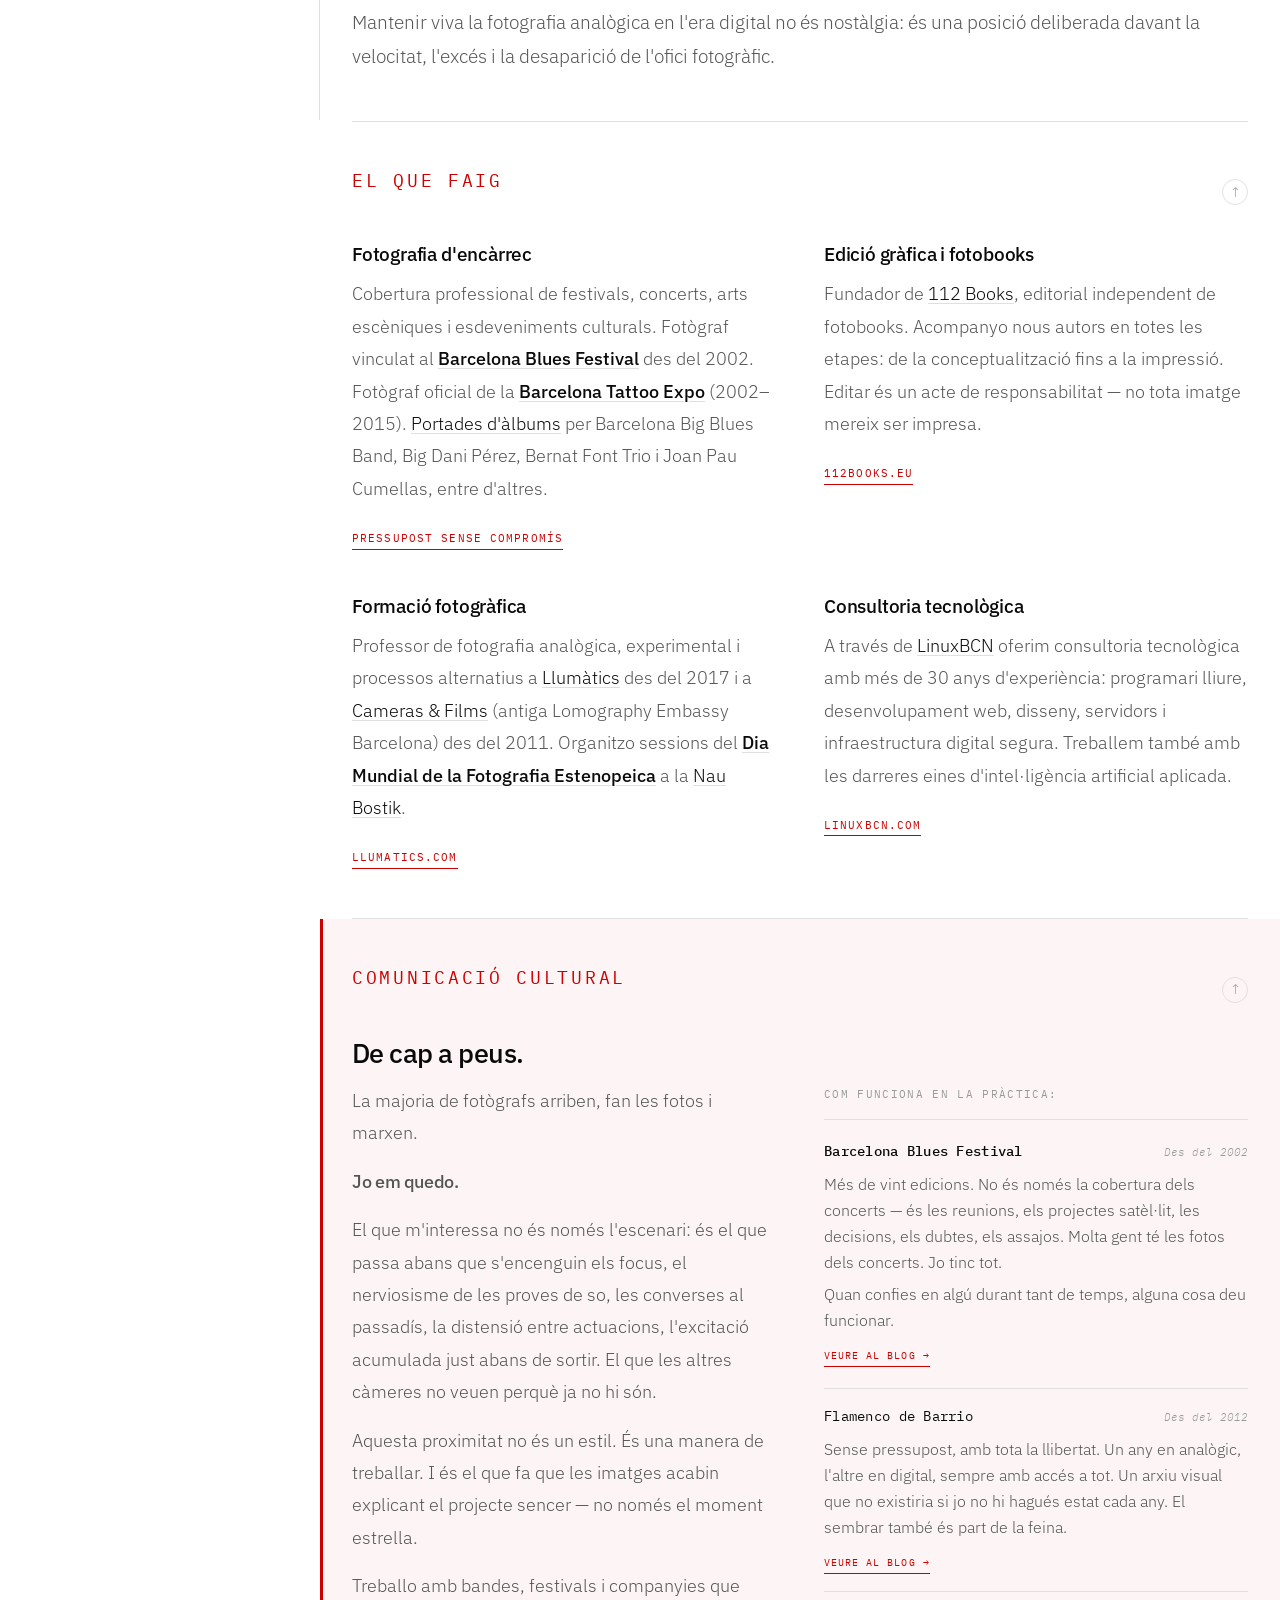
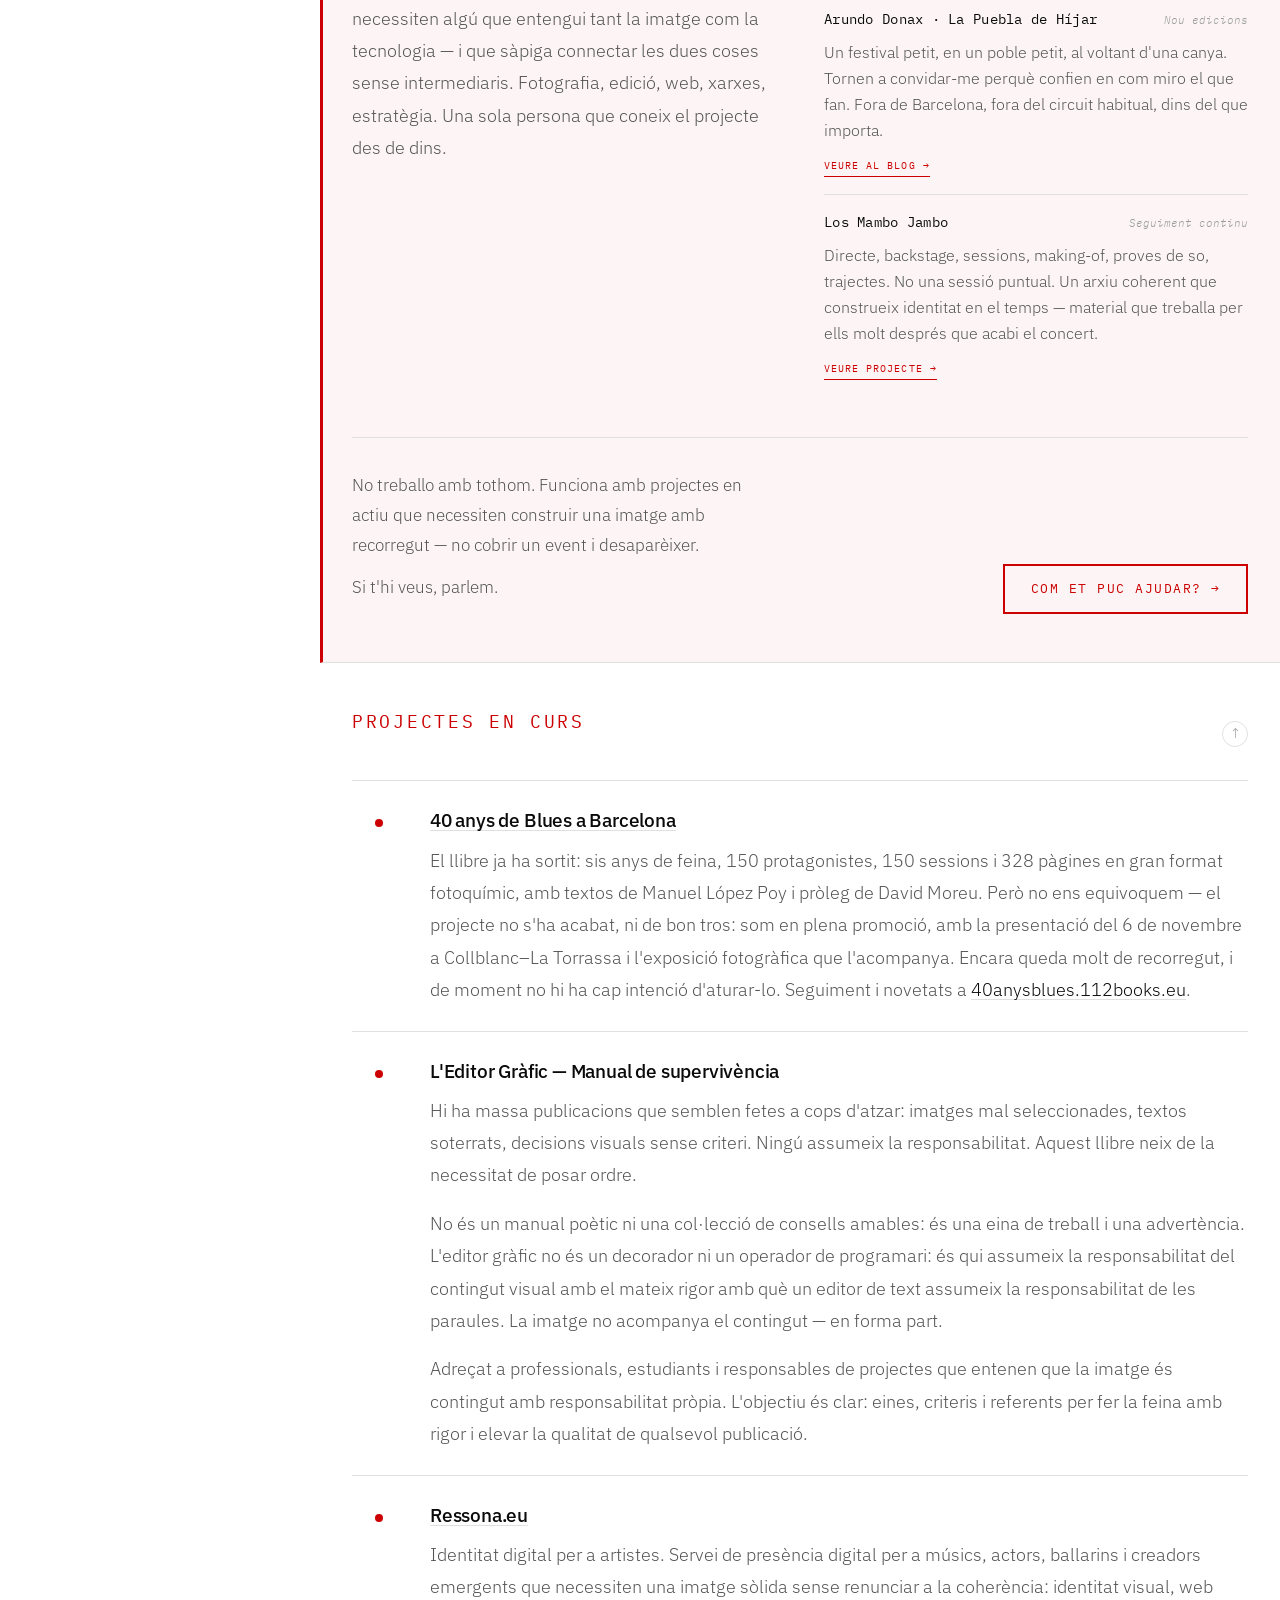
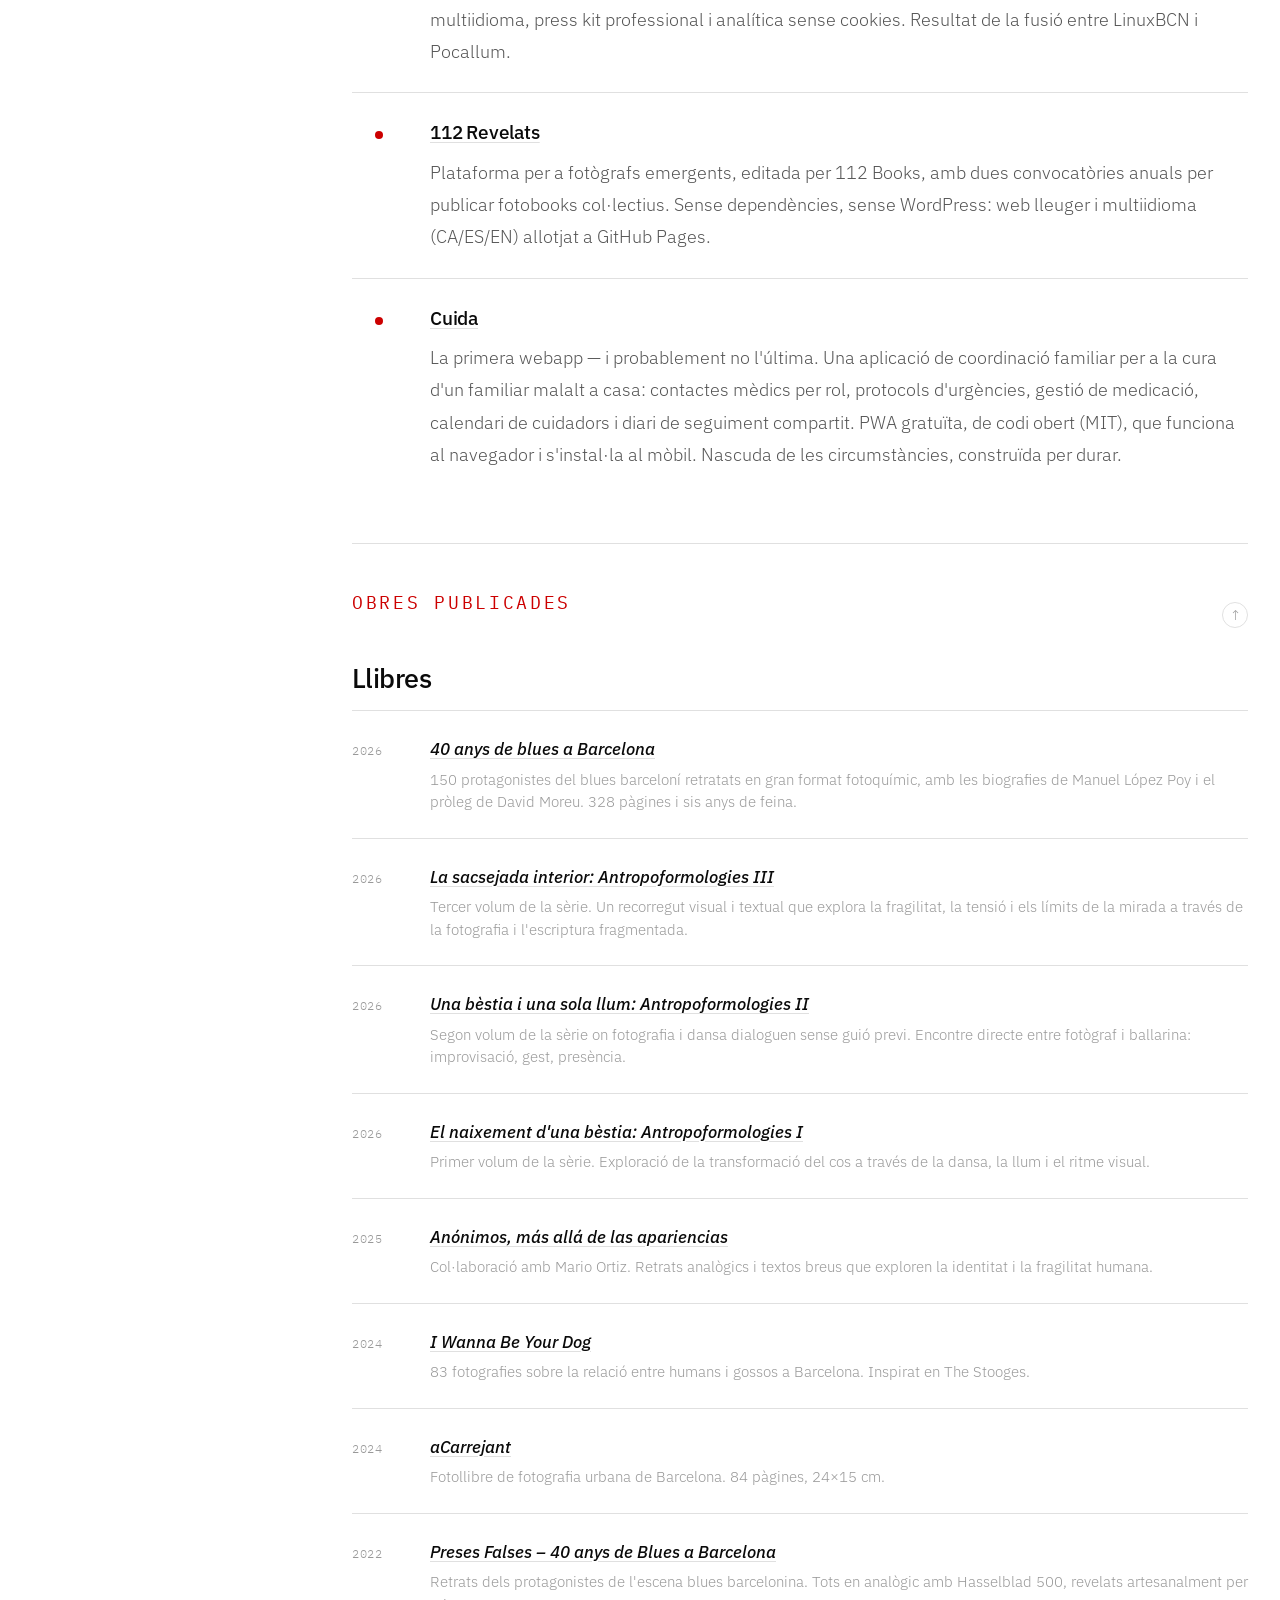
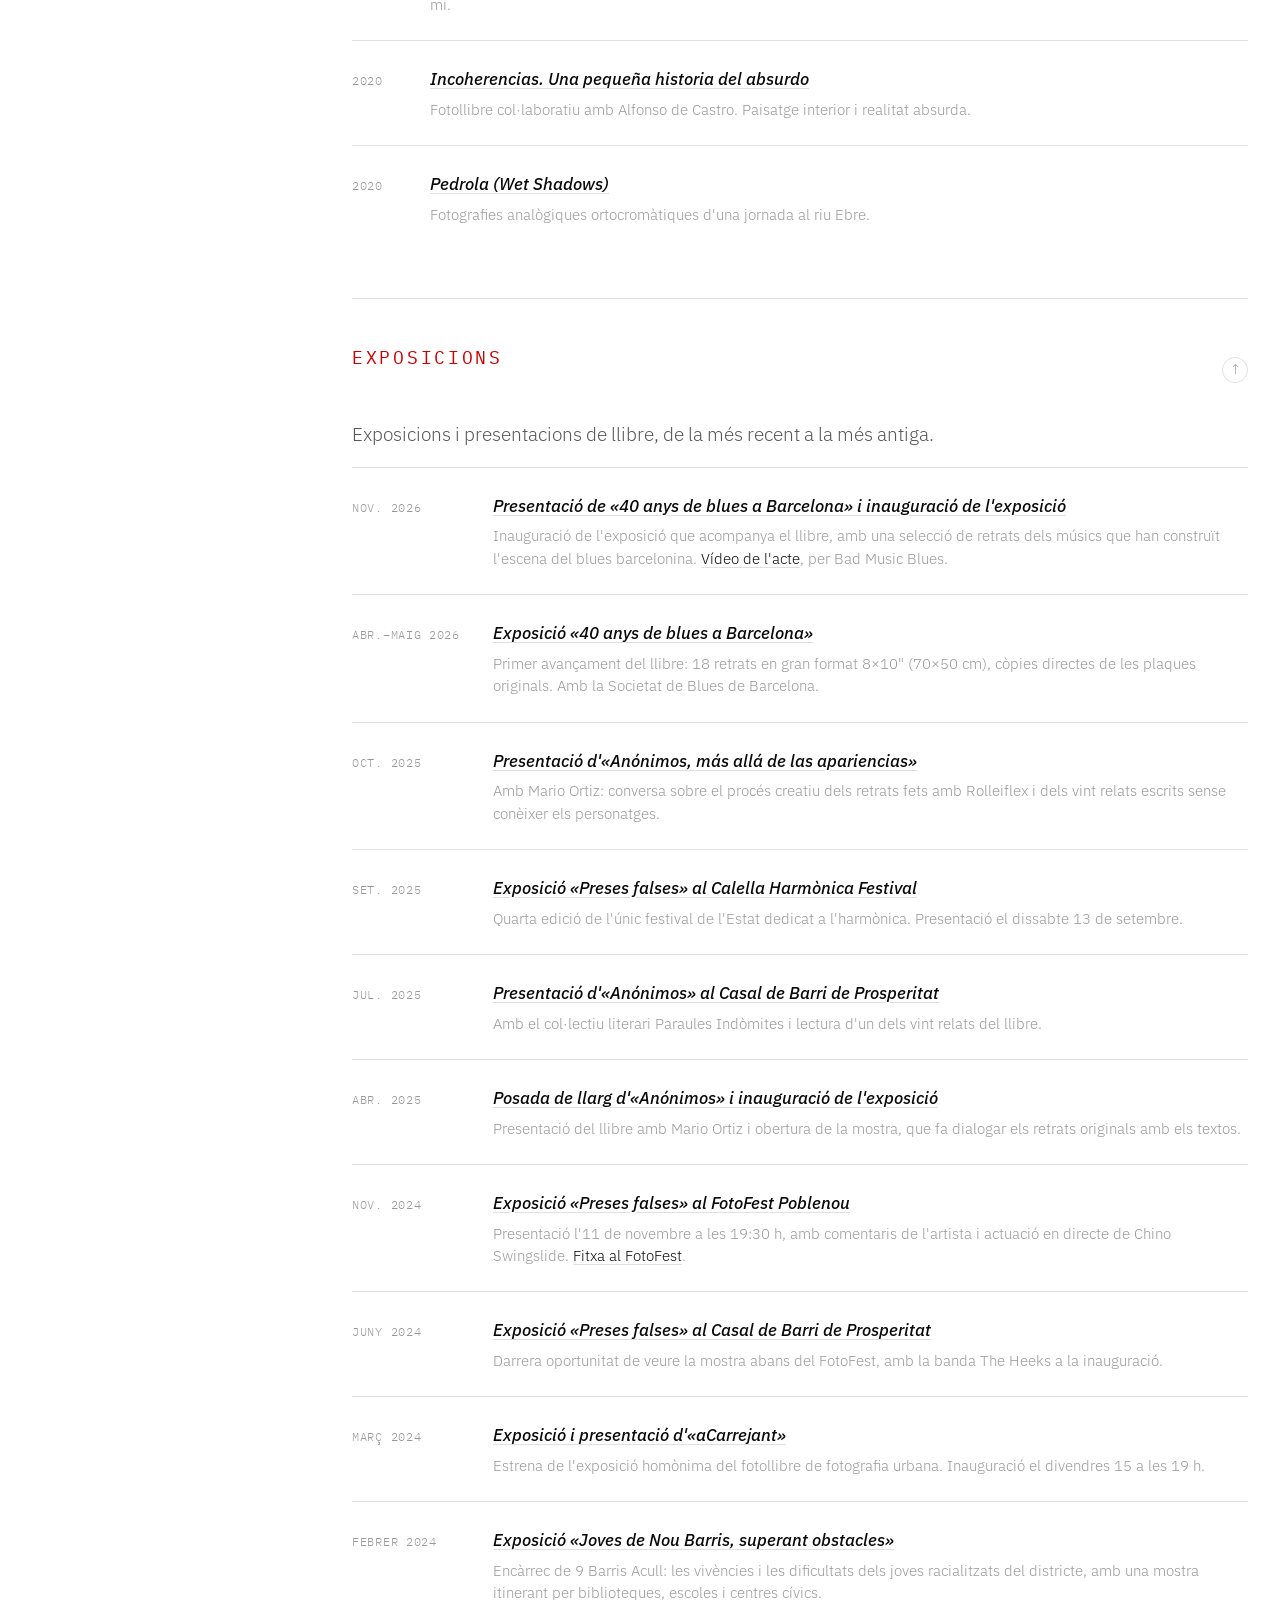
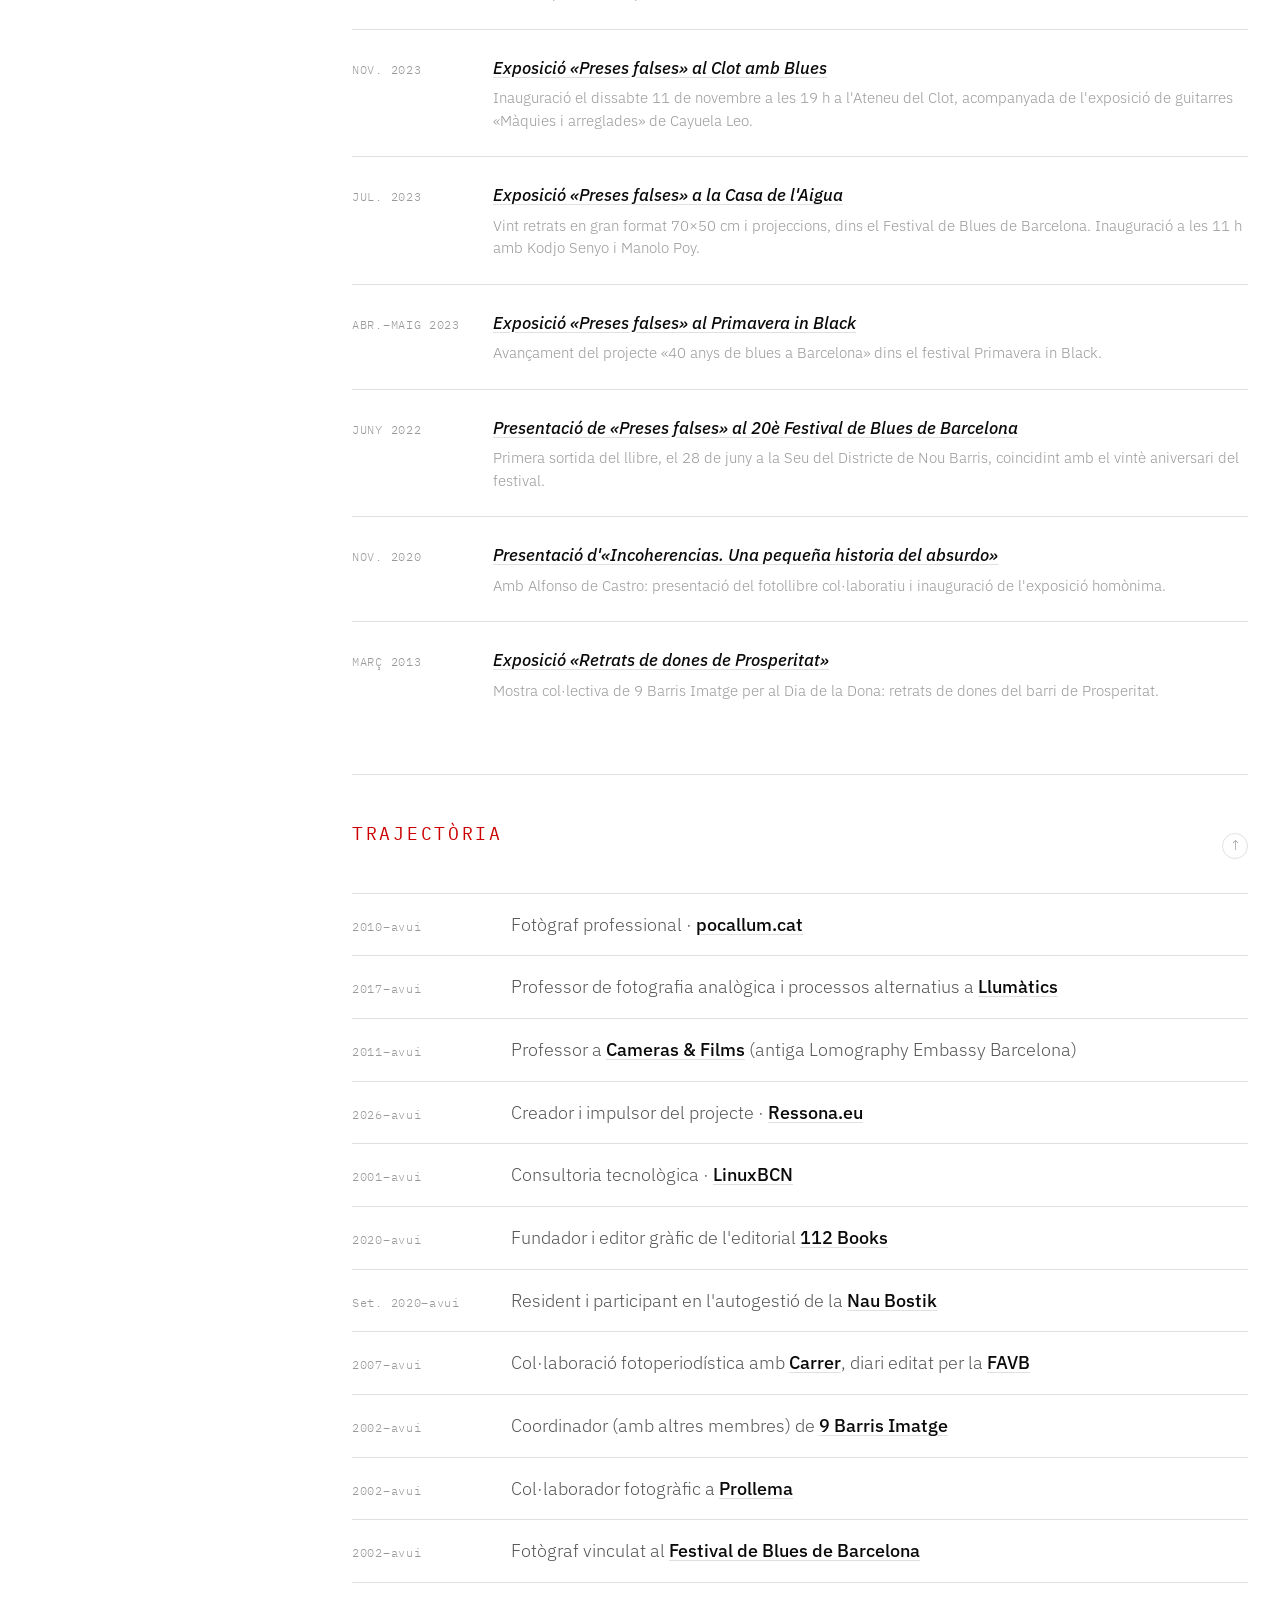
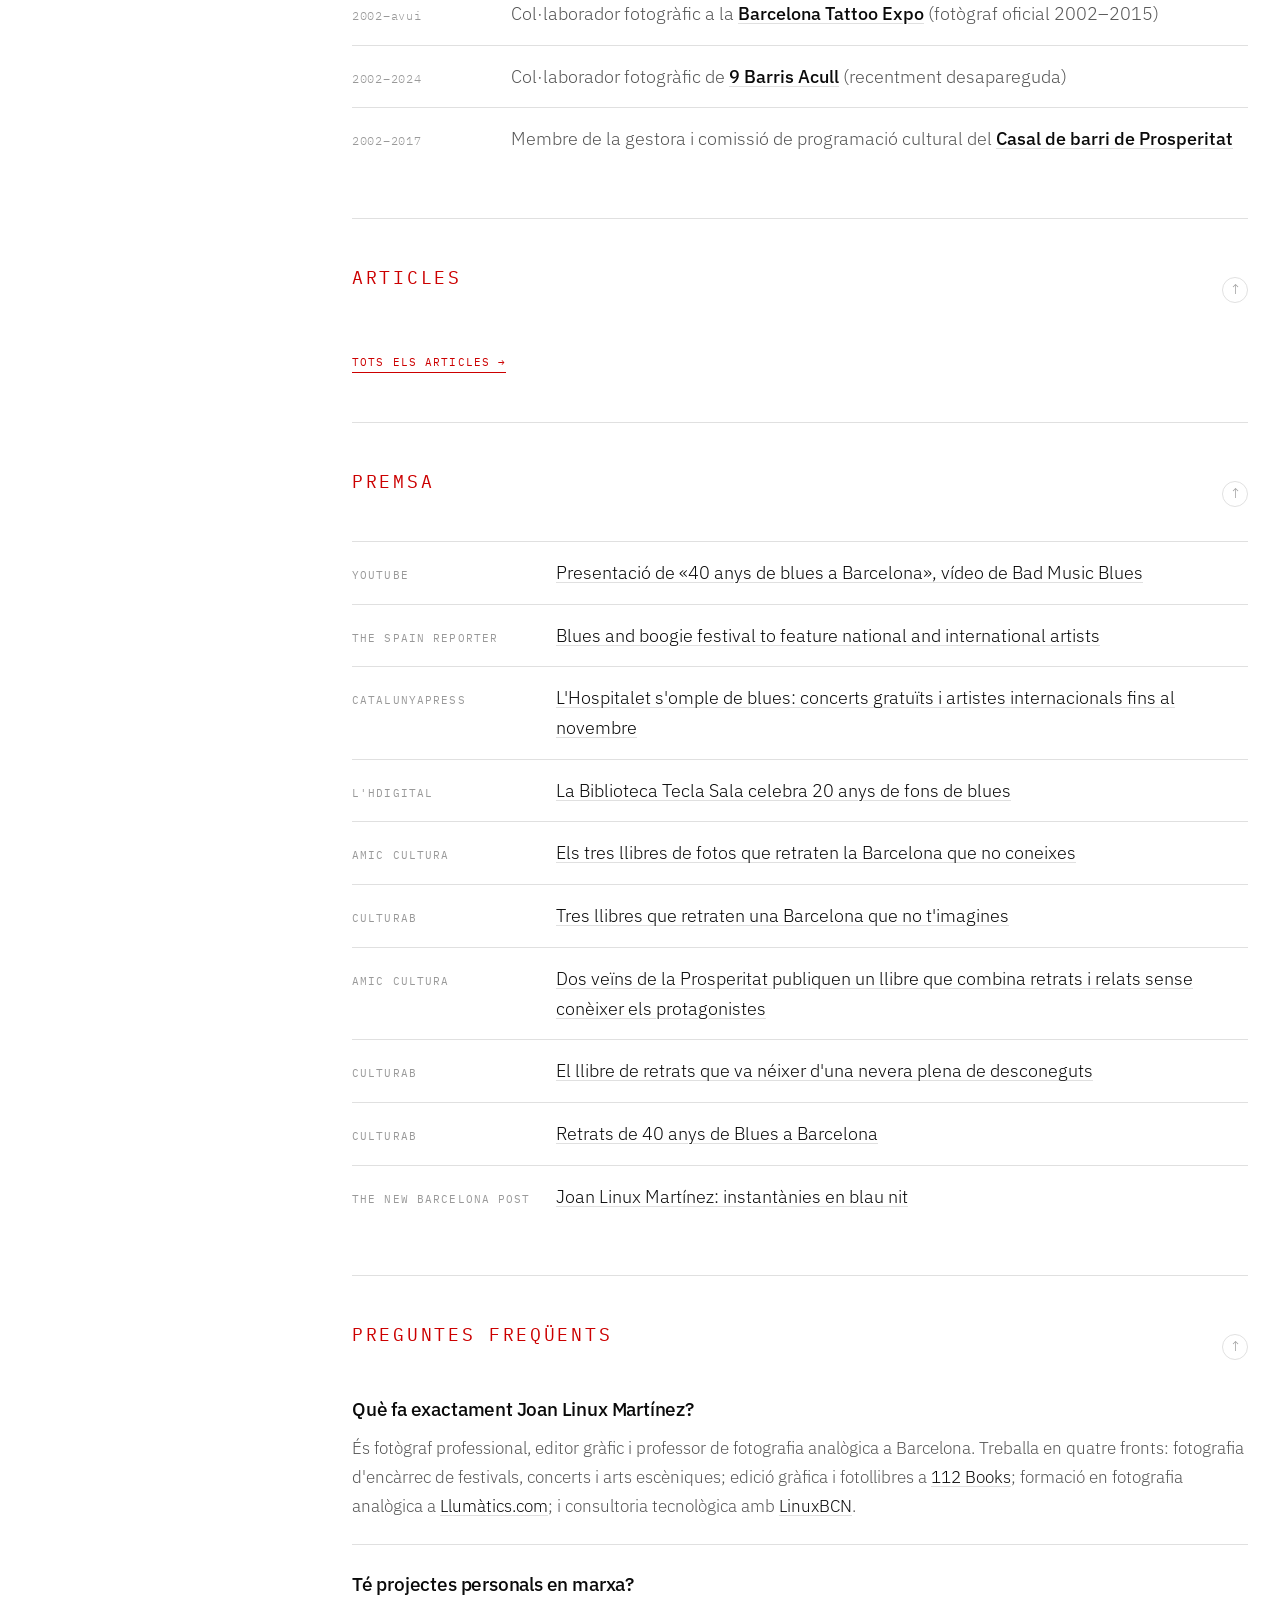
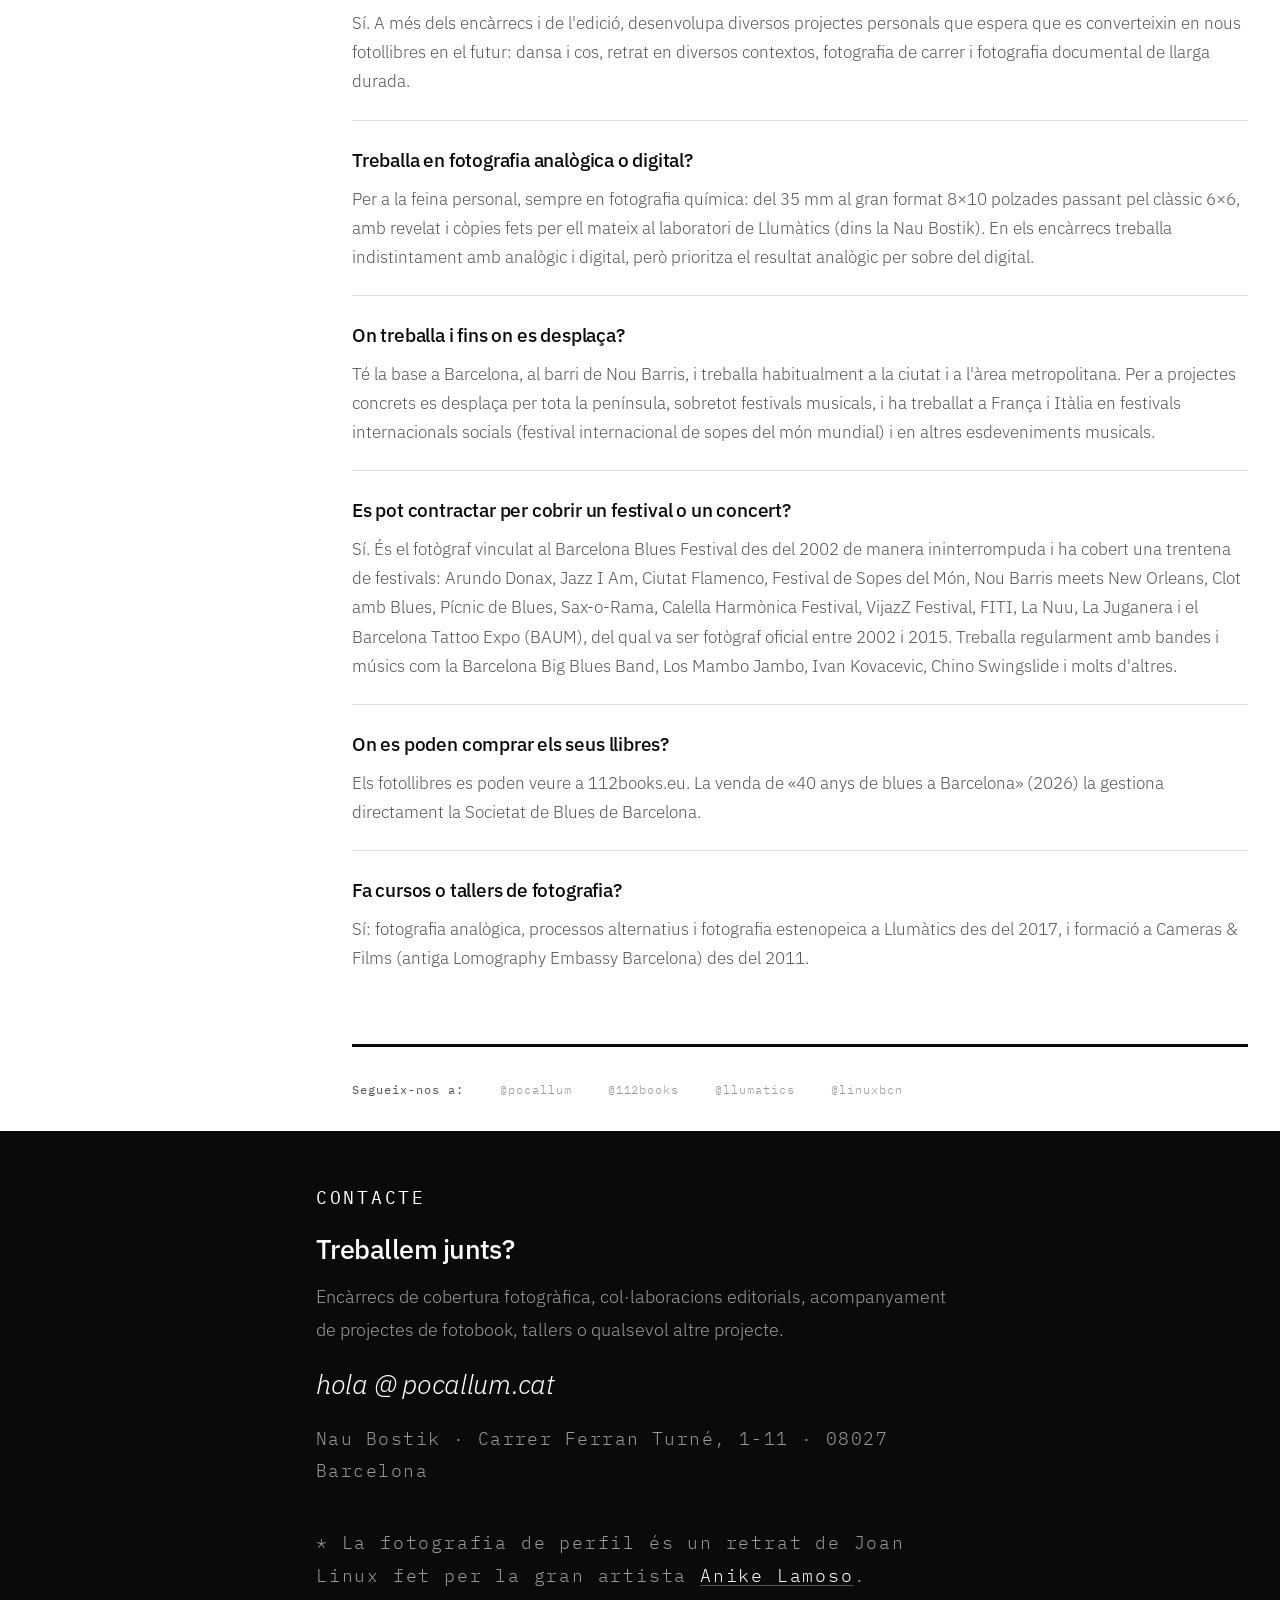
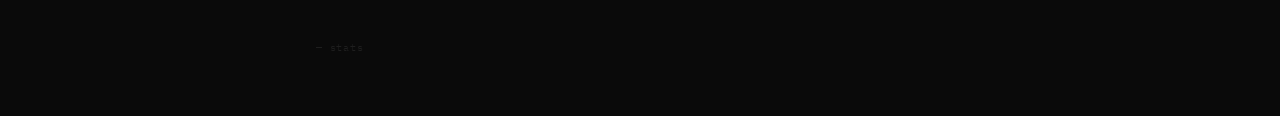
==== commit bc317f15: "contingut: més exposicions i premsa ordenada de la més recent a la més antiga" ====
--- a/index.html
+++ b/index.html
@@ -152,7 +152,10 @@
           { "@type": "WebPage", "url": "https://culturab.cat/noticies/llibre-retrats-neixer-nevera-plena-desconeguts/", "name": "El llibre de retrats que va néixer d'una nevera plena de desconeguts", "inLanguage": "ca" },
           { "@type": "WebPage", "url": "https://www.thenewbarcelonapost.com/joan-linux-martinez-instantaneas-en-azul-noche/", "name": "Joan Linux Martínez: instantànies en blau nit", "inLanguage": "ca" },
           { "@type": "WebPage", "url": "https://lhdigital.cat/noticies/la-biblioteca-tecla-sala-celebra-20-anys-de-fons-de-blues/", "name": "La Biblioteca Tecla Sala celebra 20 anys de fons de blues", "inLanguage": "ca" },
-          { "@type": "WebPage", "url": "https://www.thespainreporter.com/noticias/blues-and-boogie-festival-to-feature-national-and-international-artists", "name": "Blues and boogie festival to feature national and international artists", "inLanguage": "en" }
+          { "@type": "WebPage", "url": "https://www.thespainreporter.com/noticias/blues-and-boogie-festival-to-feature-national-and-international-artists", "name": "Blues and boogie festival to feature national and international artists", "inLanguage": "en" },
+          { "@type": "WebPage", "url": "https://www.catalunyapress.es/articulo/cultura/2026-10-20/6059313-lhospitalet-llena-blues-conciertos-gratuitos-artistas-internacionales-hasta-noviembre", "name": "L'Hospitalet s'omple de blues: concerts gratuïts i artistes internacionals fins al novembre", "inLanguage": "es" },
+          { "@type": "WebPage", "url": "https://www.amiccultura.cat/es/noticia/tres-libros-fotos-retratan-barcelona-no-conoces_473_102.html", "name": "Els tres llibres de fotos que retraten la Barcelona que no coneixes", "inLanguage": "es" },
+          { "@type": "WebPage", "url": "https://www.amiccultura.cat/es/noticia/dos-vecinos-prosperitat-publican-libro-combina-retratos-relatos-sin-conocer-protagonistas_193_102.html", "name": "Dos veïns de la Prosperitat publiquen un llibre que combina retrats i relats sense conèixer els protagonistes", "inLanguage": "es" }
         ],
         "contactPoint": {
           "@type": "ContactPoint",
@@ -224,7 +227,7 @@
         "@type": "ItemList",
         "@id": "https://about.pocallum.cat/#exposicions",
         "name": "Exposicions — Joan Linux Martínez",
-        "numberOfItems": 14,
+        "numberOfItems": 16,
         "itemListElement": [
           { "@type": "ListItem", "position": 1, "item": { "@type": "ExhibitionEvent", "name": "Presentació de «40 anys de blues a Barcelona» i inauguració de l'exposició", "startDate": "2026-11-06", "location": { "@type": "Place", "name": "Centre Cultural Collblanc – La Torrassa", "address": { "@type": "PostalAddress", "addressLocality": "L'Hospitalet de Llobregat", "addressCountry": "ES" } }, "url": "https://www.112books.eu/presentacio-del-llibre-40-anys-de-blues-a-barcelona-i-exposicio-fotografica/", "inLanguage": "ca" } },
           { "@type": "ListItem", "position": 2, "item": { "@type": "ExhibitionEvent", "name": "Exposició «40 anys de blues a Barcelona»", "startDate": "2026-04-22", "endDate": "2026-05-14", "location": { "@type": "Place", "name": "Biblioteca Tecla Sala", "address": { "@type": "PostalAddress", "addressLocality": "L'Hospitalet de Llobregat", "addressCountry": "ES" } }, "url": "https://www.112books.eu/exposicio-40-anys-de-blues-a-barcelona/", "inLanguage": "ca" } },
@@ -235,11 +238,13 @@
           { "@type": "ListItem", "position": 7, "item": { "@type": "ExhibitionEvent", "name": "Exposició «Preses falses» al FotoFest Poblenou", "startDate": "2024-11-08", "endDate": "2024-11-30", "location": { "@type": "Place", "name": "Casal Can Gili Nou", "address": { "@type": "PostalAddress", "addressLocality": "Barcelona", "addressCountry": "ES" } }, "url": "https://www.112books.eu/preses-falses-de-joan-linux-al-fotofest-del-poblenou/", "inLanguage": "ca" } },
           { "@type": "ListItem", "position": 8, "item": { "@type": "ExhibitionEvent", "name": "Exposició «Preses falses» al Casal de Barri de Prosperitat", "startDate": "2024-06", "location": { "@type": "Place", "name": "Casal de Barri de Prosperitat", "address": { "@type": "PostalAddress", "addressLocality": "Barcelona", "addressCountry": "ES" } }, "url": "https://www.112books.eu/expo-preses-falses-al-casal-de-barri-de-prosperitat/", "inLanguage": "ca" } },
           { "@type": "ListItem", "position": 9, "item": { "@type": "ExhibitionEvent", "name": "Exposició i presentació d'«aCarrejant»", "startDate": "2024-03-15", "endDate": "2024-03-31", "location": { "@type": "Place", "name": "Sala Basiana, Nau Bostik", "address": { "@type": "PostalAddress", "addressLocality": "Barcelona", "addressCountry": "ES" } }, "url": "https://www.112books.eu/exposicio-fotografica-presentacio-del-llibre-acarrejant/", "inLanguage": "ca" } },
-          { "@type": "ListItem", "position": 10, "item": { "@type": "ExhibitionEvent", "name": "Exposició «Preses falses» al Clot amb Blues", "startDate": "2023-11-11", "location": { "@type": "Place", "name": "Ateneu del Clot", "address": { "@type": "PostalAddress", "addressLocality": "Barcelona", "addressCountry": "ES" } }, "url": "https://blog.pocallum.cat/2023/11/10/clot-amb-blues-acull-lexposicio-40-anys-de-blues-a-barcelona-preses-falses-a-lateneu-del-clot/", "inLanguage": "ca" } },
-          { "@type": "ListItem", "position": 11, "item": { "@type": "ExhibitionEvent", "name": "Exposició «Preses falses» a la Casa de l'Aigua", "startDate": "2023-07-08", "location": { "@type": "Place", "name": "Casa de l'Aigua, Trinitat Nova", "address": { "@type": "PostalAddress", "addressLocality": "Barcelona", "addressCountry": "ES" } }, "url": "https://www.112books.eu/inauguracio-de-lexposicio-preses-falses-a-la-casa-de-laigua-nou-barris/", "inLanguage": "ca" } },
-          { "@type": "ListItem", "position": 12, "item": { "@type": "ExhibitionEvent", "name": "Exposició «Preses falses» al Primavera in Black", "startDate": "2023-04-18", "endDate": "2023-05-31", "location": { "@type": "Place", "name": "Biblioteca Tecla Sala", "address": { "@type": "PostalAddress", "addressLocality": "L'Hospitalet de Llobregat", "addressCountry": "ES" } }, "url": "https://www.112books.eu/exposicio-preses-falses-al-primavera-in-black/", "inLanguage": "ca" } },
-          { "@type": "ListItem", "position": 13, "item": { "@type": "ExhibitionEvent", "name": "Presentació de «Preses falses» al 20è Festival de Blues de Barcelona", "startDate": "2022-06-28", "location": { "@type": "Place", "name": "Seu del Districte de Nou Barris", "address": { "@type": "PostalAddress", "addressLocality": "Barcelona", "addressCountry": "ES" } }, "url": "https://www.112books.eu/20e-festival-de-blues-de-barcelona-presentacio-de-preses-falses-40-anys-de-blues-a-barcelona/", "inLanguage": "ca" } },
-          { "@type": "ListItem", "position": 14, "item": { "@type": "ExhibitionEvent", "name": "Presentació d'«Incoherencias. Una pequeña historia del absurdo»", "startDate": "2020-11-05", "location": { "@type": "Place", "name": "Sala Penya, Nau Bostik", "address": { "@type": "PostalAddress", "addressLocality": "Barcelona", "addressCountry": "ES" } }, "url": "https://www.112books.eu/presentacio-dincoherencies-a-la-nau-bostik/", "inLanguage": "ca" } }
+          { "@type": "ListItem", "position": 10, "item": { "@type": "ExhibitionEvent", "name": "Exposició «Joves de Nou Barris, superant obstacles»", "startDate": "2024-02", "location": { "@type": "Place", "name": "Espai Via Favència (9 Barris Acull)", "address": { "@type": "PostalAddress", "addressLocality": "Barcelona", "addressCountry": "ES" } }, "url": "https://www.noubarris.net/web40/lassociacio-9-barris-acull-convida-a-la-reflexio-amb-lexposicio-joves-de-nou-barris-superant-obstacles/", "inLanguage": "ca" } },
+          { "@type": "ListItem", "position": 11, "item": { "@type": "ExhibitionEvent", "name": "Exposició «Preses falses» al Clot amb Blues", "startDate": "2023-11-11", "location": { "@type": "Place", "name": "Ateneu del Clot", "address": { "@type": "PostalAddress", "addressLocality": "Barcelona", "addressCountry": "ES" } }, "url": "https://blog.pocallum.cat/2023/11/10/clot-amb-blues-acull-lexposicio-40-anys-de-blues-a-barcelona-preses-falses-a-lateneu-del-clot/", "inLanguage": "ca" } },
+          { "@type": "ListItem", "position": 12, "item": { "@type": "ExhibitionEvent", "name": "Exposició «Preses falses» a la Casa de l'Aigua", "startDate": "2023-07-08", "location": { "@type": "Place", "name": "Casa de l'Aigua, Trinitat Nova", "address": { "@type": "PostalAddress", "addressLocality": "Barcelona", "addressCountry": "ES" } }, "url": "https://www.112books.eu/inauguracio-de-lexposicio-preses-falses-a-la-casa-de-laigua-nou-barris/", "inLanguage": "ca" } },
+          { "@type": "ListItem", "position": 13, "item": { "@type": "ExhibitionEvent", "name": "Exposició «Preses falses» al Primavera in Black", "startDate": "2023-04-18", "endDate": "2023-05-31", "location": { "@type": "Place", "name": "Biblioteca Tecla Sala", "address": { "@type": "PostalAddress", "addressLocality": "L'Hospitalet de Llobregat", "addressCountry": "ES" } }, "url": "https://www.112books.eu/exposicio-preses-falses-al-primavera-in-black/", "inLanguage": "ca" } },
+          { "@type": "ListItem", "position": 14, "item": { "@type": "ExhibitionEvent", "name": "Presentació de «Preses falses» al 20è Festival de Blues de Barcelona", "startDate": "2022-06-28", "location": { "@type": "Place", "name": "Seu del Districte de Nou Barris", "address": { "@type": "PostalAddress", "addressLocality": "Barcelona", "addressCountry": "ES" } }, "url": "https://www.112books.eu/20e-festival-de-blues-de-barcelona-presentacio-de-preses-falses-40-anys-de-blues-a-barcelona/", "inLanguage": "ca" } },
+          { "@type": "ListItem", "position": 15, "item": { "@type": "ExhibitionEvent", "name": "Presentació d'«Incoherencias. Una pequeña historia del absurdo»", "startDate": "2020-11-05", "location": { "@type": "Place", "name": "Sala Penya, Nau Bostik", "address": { "@type": "PostalAddress", "addressLocality": "Barcelona", "addressCountry": "ES" } }, "url": "https://www.112books.eu/presentacio-dincoherencies-a-la-nau-bostik/", "inLanguage": "ca" } },
+          { "@type": "ListItem", "position": 16, "item": { "@type": "ExhibitionEvent", "name": "Exposició «Retrats de dones de Prosperitat»", "startDate": "2013-03", "location": { "@type": "Place", "name": "Casal de Barri de Prosperitat", "address": { "@type": "PostalAddress", "addressLocality": "Barcelona", "addressCountry": "ES" } }, "url": "https://9barrisimatge.org/2013/03/exposicio-retrats-de-dones-de_8.html", "inLanguage": "ca" } }
         ]
       },
       {
@@ -534,11 +539,13 @@
       <li><span class="expo-date">nov. 2024</span><div><div class="book-title"><a href="https://www.112books.eu/preses-falses-de-joan-linux-al-fotofest-del-poblenou/" target="_blank" rel="noopener noreferrer">Exposició «Preses falses» al FotoFest Poblenou</a></div><p class="book-desc">Presentació l'11 de novembre a les 19:30 h, amb comentaris de l'artista i actuació en directe de Chino Swingslide. <a href="https://fotofest.cat/exposicions/joan-linux/" target="_blank" rel="noopener noreferrer">Fitxa al FotoFest</a>.</p></div></li>
       <li><span class="expo-date">juny 2024</span><div><div class="book-title"><a href="https://www.112books.eu/expo-preses-falses-al-casal-de-barri-de-prosperitat/" target="_blank" rel="noopener noreferrer">Exposició «Preses falses» al Casal de Barri de Prosperitat</a></div><p class="book-desc">Darrera oportunitat de veure la mostra abans del FotoFest, amb la banda The Heeks a la inauguració.</p></div></li>
       <li><span class="expo-date">març 2024</span><div><div class="book-title"><a href="https://www.112books.eu/exposicio-fotografica-presentacio-del-llibre-acarrejant/" target="_blank" rel="noopener noreferrer">Exposició i presentació d'«aCarrejant»</a></div><p class="book-desc">Estrena de l'exposició homònima del fotollibre de fotografia urbana. Inauguració el divendres 15 a les 19 h.</p></div></li>
+      <li><span class="expo-date">febrer 2024</span><div><div class="book-title"><a href="https://www.noubarris.net/web40/lassociacio-9-barris-acull-convida-a-la-reflexio-amb-lexposicio-joves-de-nou-barris-superant-obstacles/" target="_blank" rel="noopener noreferrer">Exposició «Joves de Nou Barris, superant obstacles»</a></div><p class="book-desc">Encàrrec de 9 Barris Acull: les vivències i les dificultats dels joves racialitzats del districte, amb una mostra itinerant per biblioteques, escoles i centres cívics.</p></div></li>
       <li><span class="expo-date">nov. 2023</span><div><div class="book-title"><a href="https://blog.pocallum.cat/2023/11/10/clot-amb-blues-acull-lexposicio-40-anys-de-blues-a-barcelona-preses-falses-a-lateneu-del-clot/" target="_blank" rel="noopener noreferrer">Exposició «Preses falses» al Clot amb Blues</a></div><p class="book-desc">Inauguració el dissabte 11 de novembre a les 19 h a l'Ateneu del Clot, acompanyada de l'exposició de guitarres «Màquies i arreglades» de Cayuela Leo.</p></div></li>
       <li><span class="expo-date">jul. 2023</span><div><div class="book-title"><a href="https://www.112books.eu/inauguracio-de-lexposicio-preses-falses-a-la-casa-de-laigua-nou-barris/" target="_blank" rel="noopener noreferrer">Exposició «Preses falses» a la Casa de l'Aigua</a></div><p class="book-desc">Vint retrats en gran format 70×50 cm i projeccions, dins el Festival de Blues de Barcelona. Inauguració a les 11 h amb Kodjo Senyo i Manolo Poy.</p></div></li>
       <li><span class="expo-date">abr.–maig 2023</span><div><div class="book-title"><a href="https://www.112books.eu/exposicio-preses-falses-al-primavera-in-black/" target="_blank" rel="noopener noreferrer">Exposició «Preses falses» al Primavera in Black</a></div><p class="book-desc">Avançament del projecte «40 anys de blues a Barcelona» dins el festival Primavera in Black.</p></div></li>
       <li><span class="expo-date">juny 2022</span><div><div class="book-title"><a href="https://www.112books.eu/20e-festival-de-blues-de-barcelona-presentacio-de-preses-falses-40-anys-de-blues-a-barcelona/" target="_blank" rel="noopener noreferrer">Presentació de «Preses falses» al 20è Festival de Blues de Barcelona</a></div><p class="book-desc">Primera sortida del llibre, el 28 de juny a la Seu del Districte de Nou Barris, coincidint amb el vintè aniversari del festival.</p></div></li>
       <li><span class="expo-date">nov. 2020</span><div><div class="book-title"><a href="https://www.112books.eu/presentacio-dincoherencies-a-la-nau-bostik/" target="_blank" rel="noopener noreferrer">Presentació d'«Incoherencias. Una pequeña historia del absurdo»</a></div><p class="book-desc">Amb Alfonso de Castro: presentació del fotollibre col·laboratiu i inauguració de l'exposició homònima.</p></div></li>
+      <li><span class="expo-date">març 2013</span><div><div class="book-title"><a href="https://9barrisimatge.org/2013/03/exposicio-retrats-de-dones-de_8.html" target="_blank" rel="noopener noreferrer">Exposició «Retrats de dones de Prosperitat»</a></div><p class="book-desc">Mostra col·lectiva de 9 Barris Imatge per al Dia de la Dona: retrats de dones del barri de Prosperitat.</p></div></li>
     </ul>
   </section>
 
@@ -583,13 +590,16 @@
       <a href="#top" class="back-top" aria-label="Tornar al capdamunt" title="Tornar al capdamunt">↑</a>
     </div>
     <ul class="press-list">
+      <li><span class="press-source">YouTube</span><a href="https://www.youtube.com/watch?v=7_6aDeOZyhQ" target="_blank" rel="noopener noreferrer">Presentació de «40 anys de blues a Barcelona», vídeo de Bad Music Blues</a></li>
       <li><span class="press-source">The Spain Reporter</span><a href="https://www.thespainreporter.com/noticias/blues-and-boogie-festival-to-feature-national-and-international-artists" target="_blank" rel="noopener noreferrer">Blues and boogie festival to feature national and international artists</a></li>
+      <li><span class="press-source">CatalunyaPress</span><a href="https://www.catalunyapress.es/articulo/cultura/2026-10-20/6059313-lhospitalet-llena-blues-conciertos-gratuitos-artistas-internacionales-hasta-noviembre" target="_blank" rel="noopener noreferrer">L'Hospitalet s'omple de blues: concerts gratuïts i artistes internacionals fins al novembre</a></li>
       <li><span class="press-source">L'Hdigital</span><a href="https://lhdigital.cat/noticies/la-biblioteca-tecla-sala-celebra-20-anys-de-fons-de-blues/" target="_blank" rel="noopener noreferrer">La Biblioteca Tecla Sala celebra 20 anys de fons de blues</a></li>
+      <li><span class="press-source">Amic Cultura</span><a href="https://www.amiccultura.cat/es/noticia/tres-libros-fotos-retratan-barcelona-no-conoces_473_102.html" target="_blank" rel="noopener noreferrer">Els tres llibres de fotos que retraten la Barcelona que no coneixes</a></li>
+      <li><span class="press-source">CulturaB</span><a href="https://culturab.cat/noticies/tres-llibres-retraten-barcelona-no-timagines/" target="_blank" rel="noopener noreferrer">Tres llibres que retraten una Barcelona que no t'imagines</a></li>
+      <li><span class="press-source">Amic Cultura</span><a href="https://www.amiccultura.cat/es/noticia/dos-vecinos-prosperitat-publican-libro-combina-retratos-relatos-sin-conocer-protagonistas_193_102.html" target="_blank" rel="noopener noreferrer">Dos veïns de la Prosperitat publiquen un llibre que combina retrats i relats sense conèixer els protagonistes</a></li>
+      <li><span class="press-source">CulturaB</span><a href="https://culturab.cat/noticies/llibre-retrats-neixer-nevera-plena-desconeguts/" target="_blank" rel="noopener noreferrer">El llibre de retrats que va néixer d'una nevera plena de desconeguts</a></li>
       <li><span class="press-source">CulturaB</span><a href="https://culturab.cat/noticies/barri-prosperitat-tenim-escenes-blues-mes-importants-europa/" target="_blank" rel="noopener noreferrer">Retrats de 40 anys de Blues a Barcelona</a></li>
-      <li><span class="press-source">CulturaB</span><a href="https://culturab.cat/noticies/tres-llibres-retraten-barcelona-no-timagines/" target="_blank" rel="noopener noreferrer">Tres llibres que retraten una Barcelona que no t'imagines</a></li>
-      <li><span class="press-source">CulturaB</span><a href="https://culturab.cat/noticies/llibre-retrats-neixer-nevera-plena-desconeguts/" target="_blank" rel="noopener noreferrer">El llibre de retrats que va néixer d'una nevera plena de desconeguts</a></li>
       <li><span class="press-source">The New Barcelona Post</span><a href="https://www.thenewbarcelonapost.com/joan-linux-martinez-instantaneas-en-azul-noche/" target="_blank" rel="noopener noreferrer">Joan Linux Martínez: instantànies en blau nit</a></li>
-      <li><span class="press-source">YouTube</span><a href="https://www.youtube.com/watch?v=7_6aDeOZyhQ" target="_blank" rel="noopener noreferrer">Presentació de «40 anys de blues a Barcelona», vídeo de Bad Music Blues</a></li>
     </ul>
   </section>
 
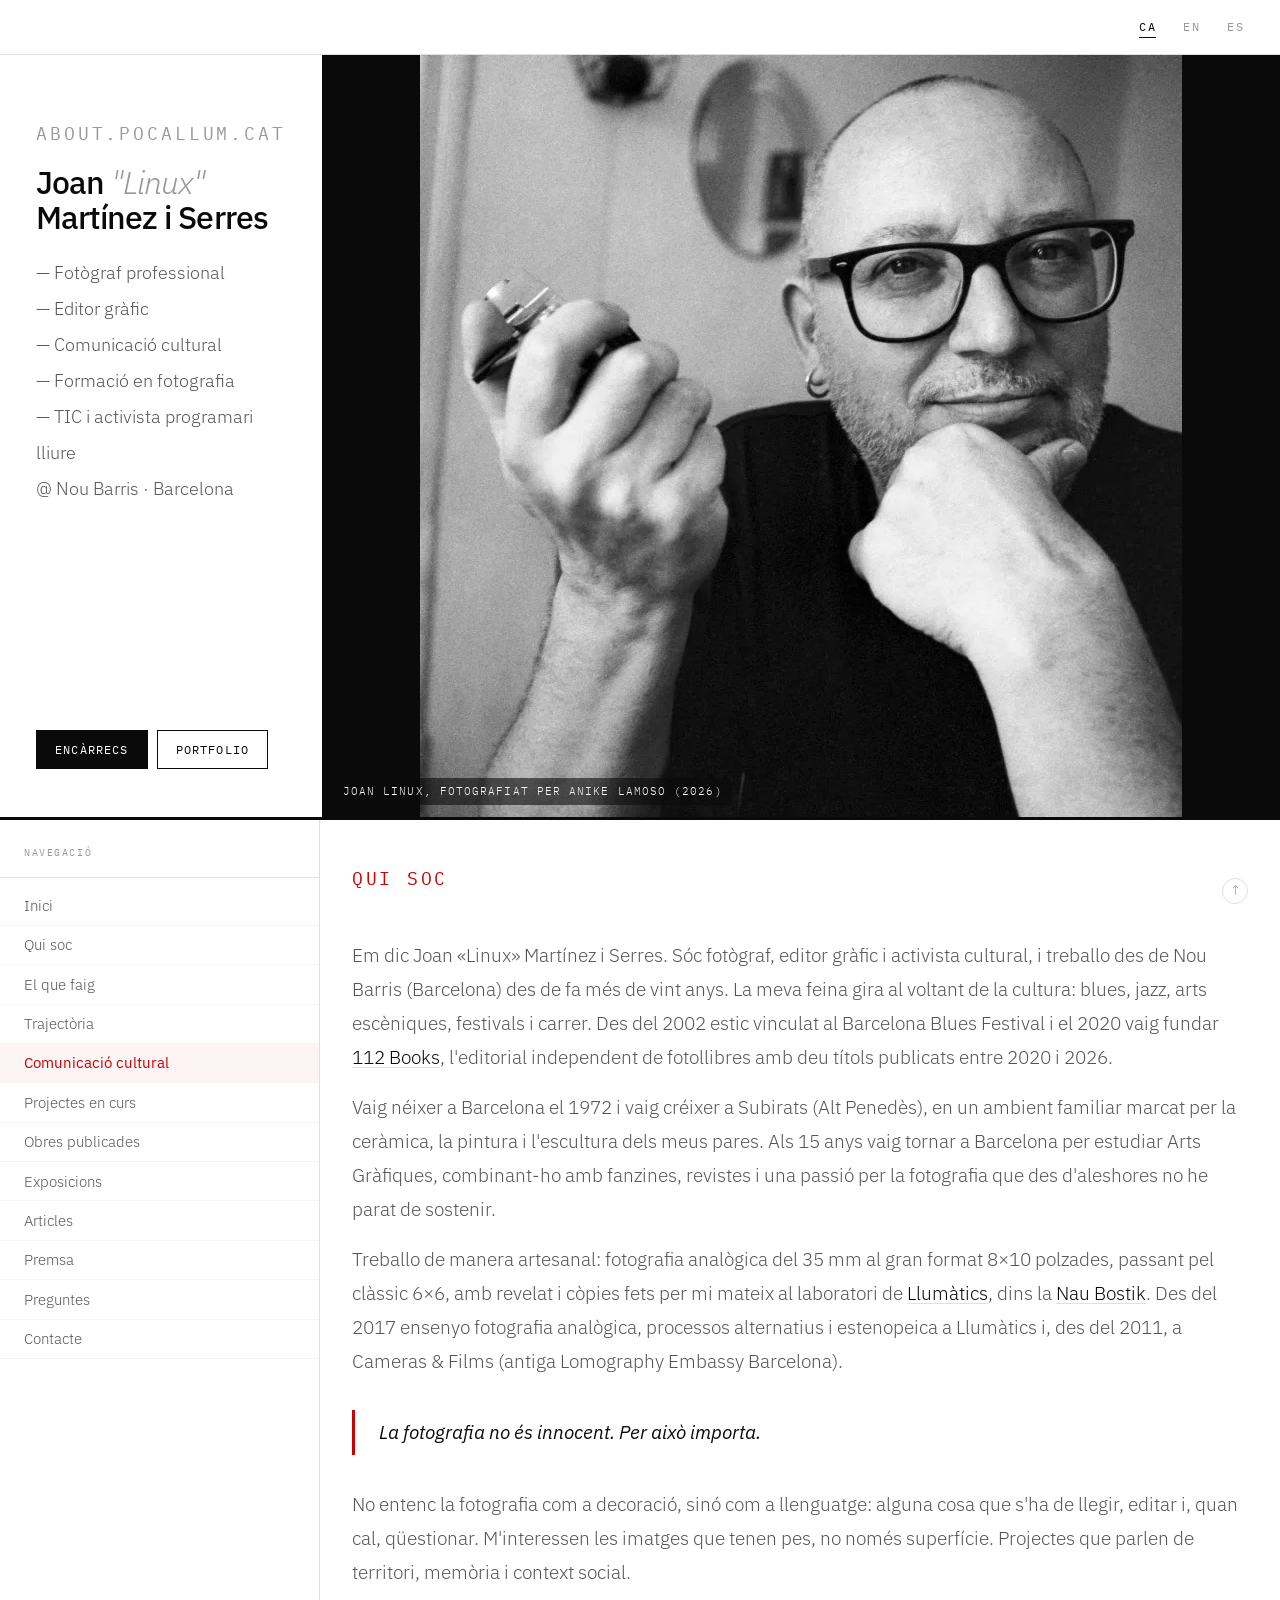
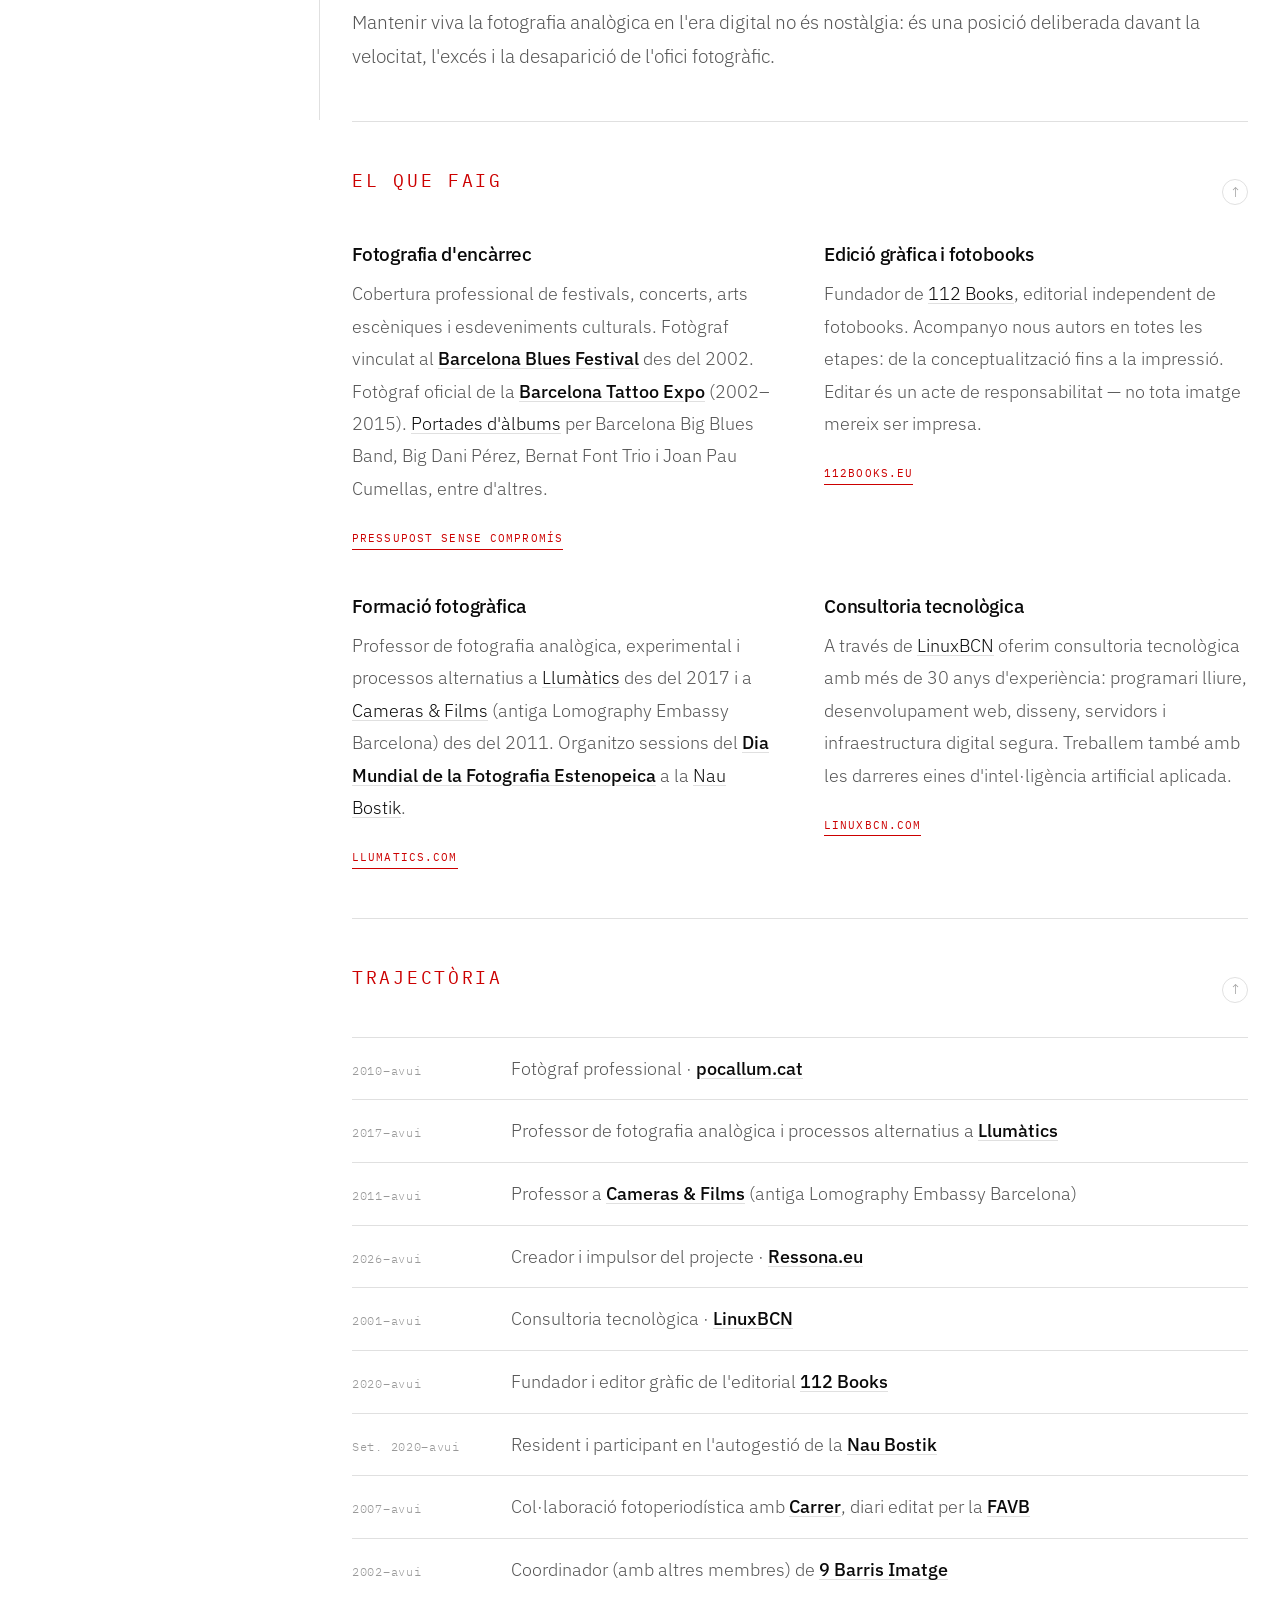
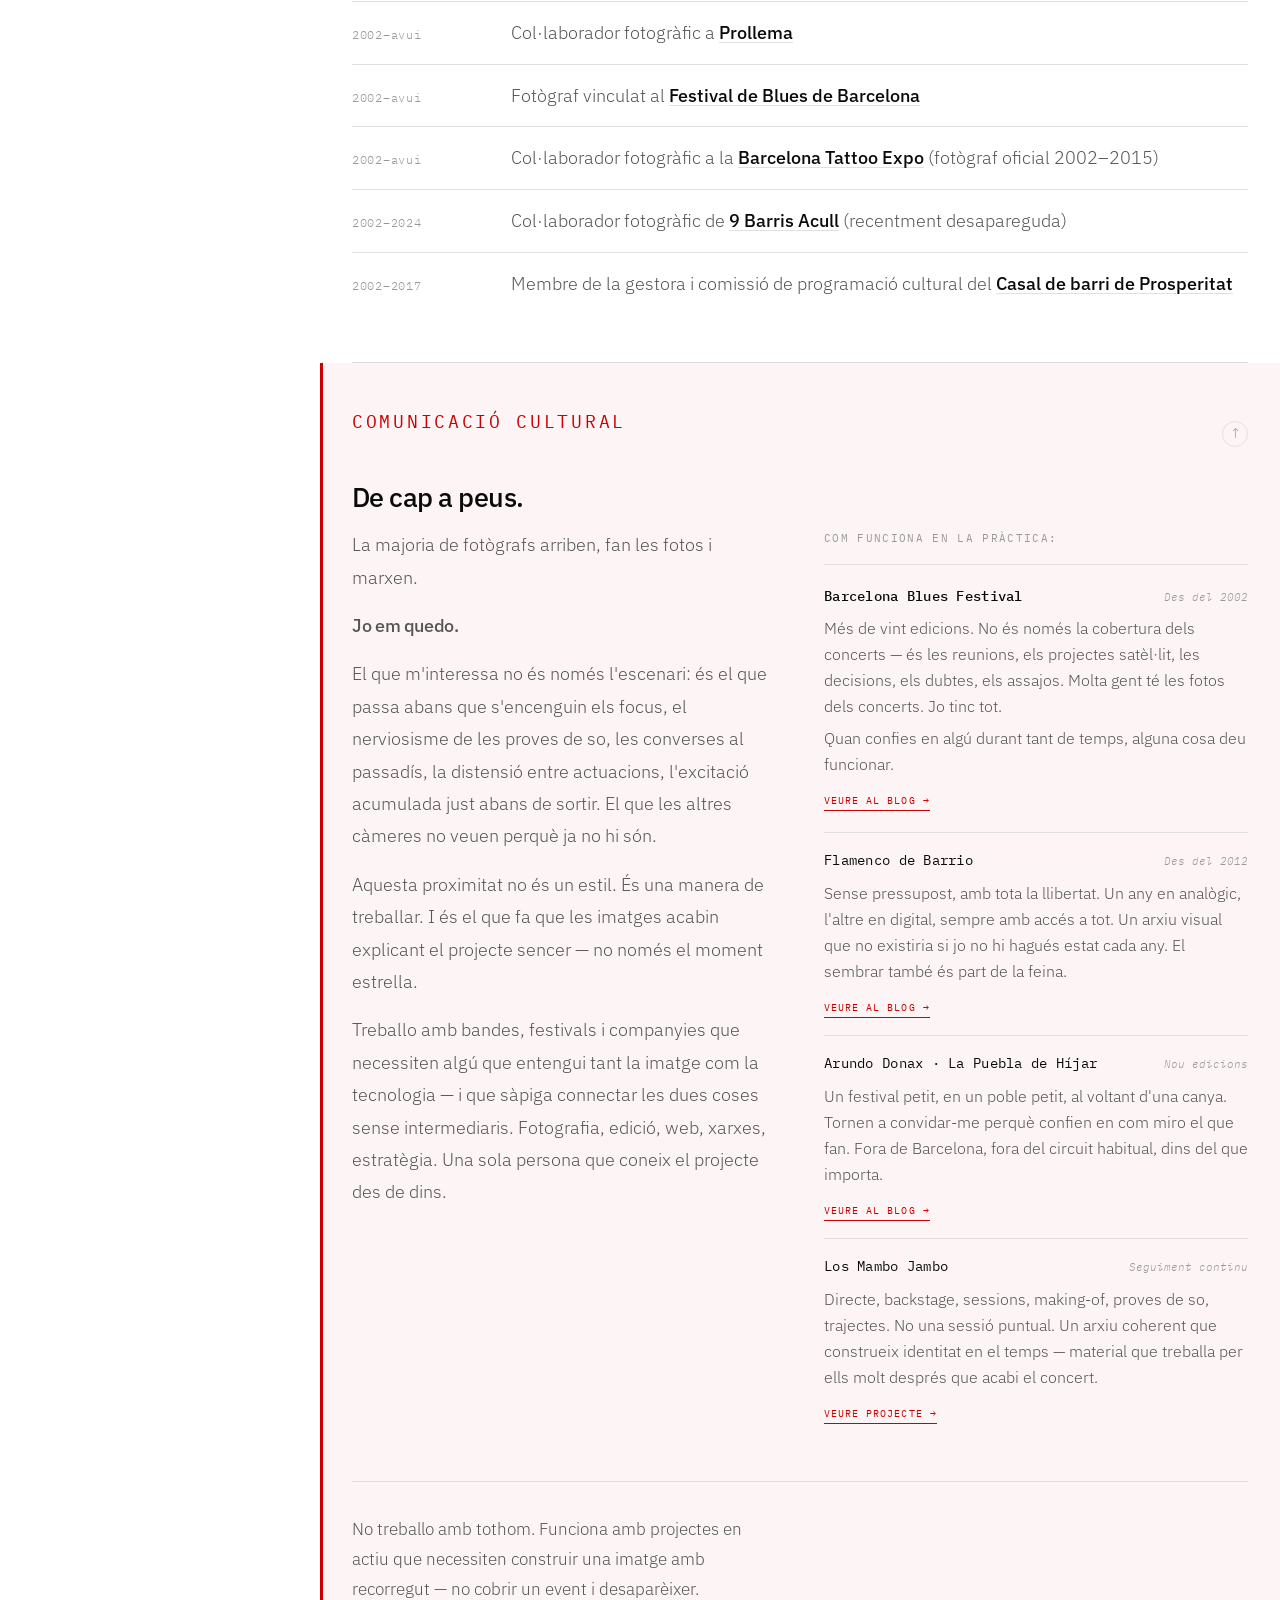
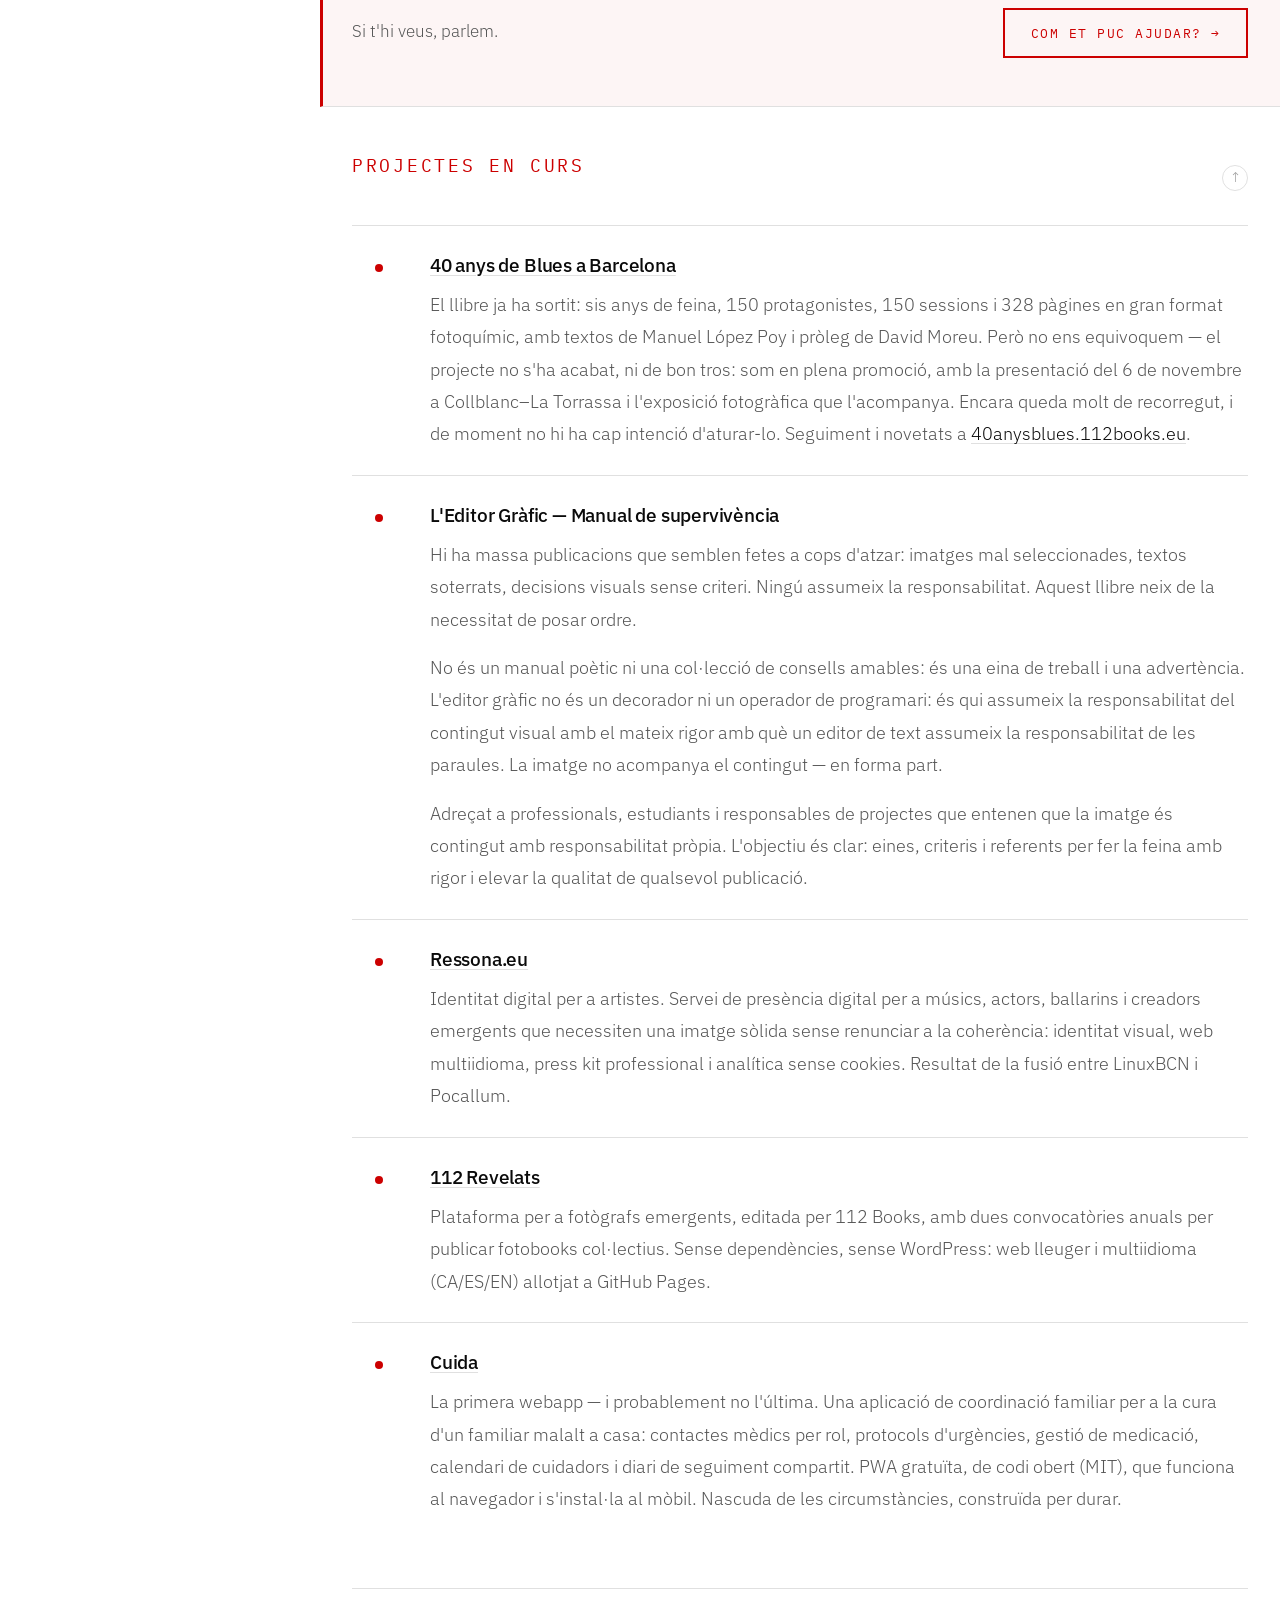
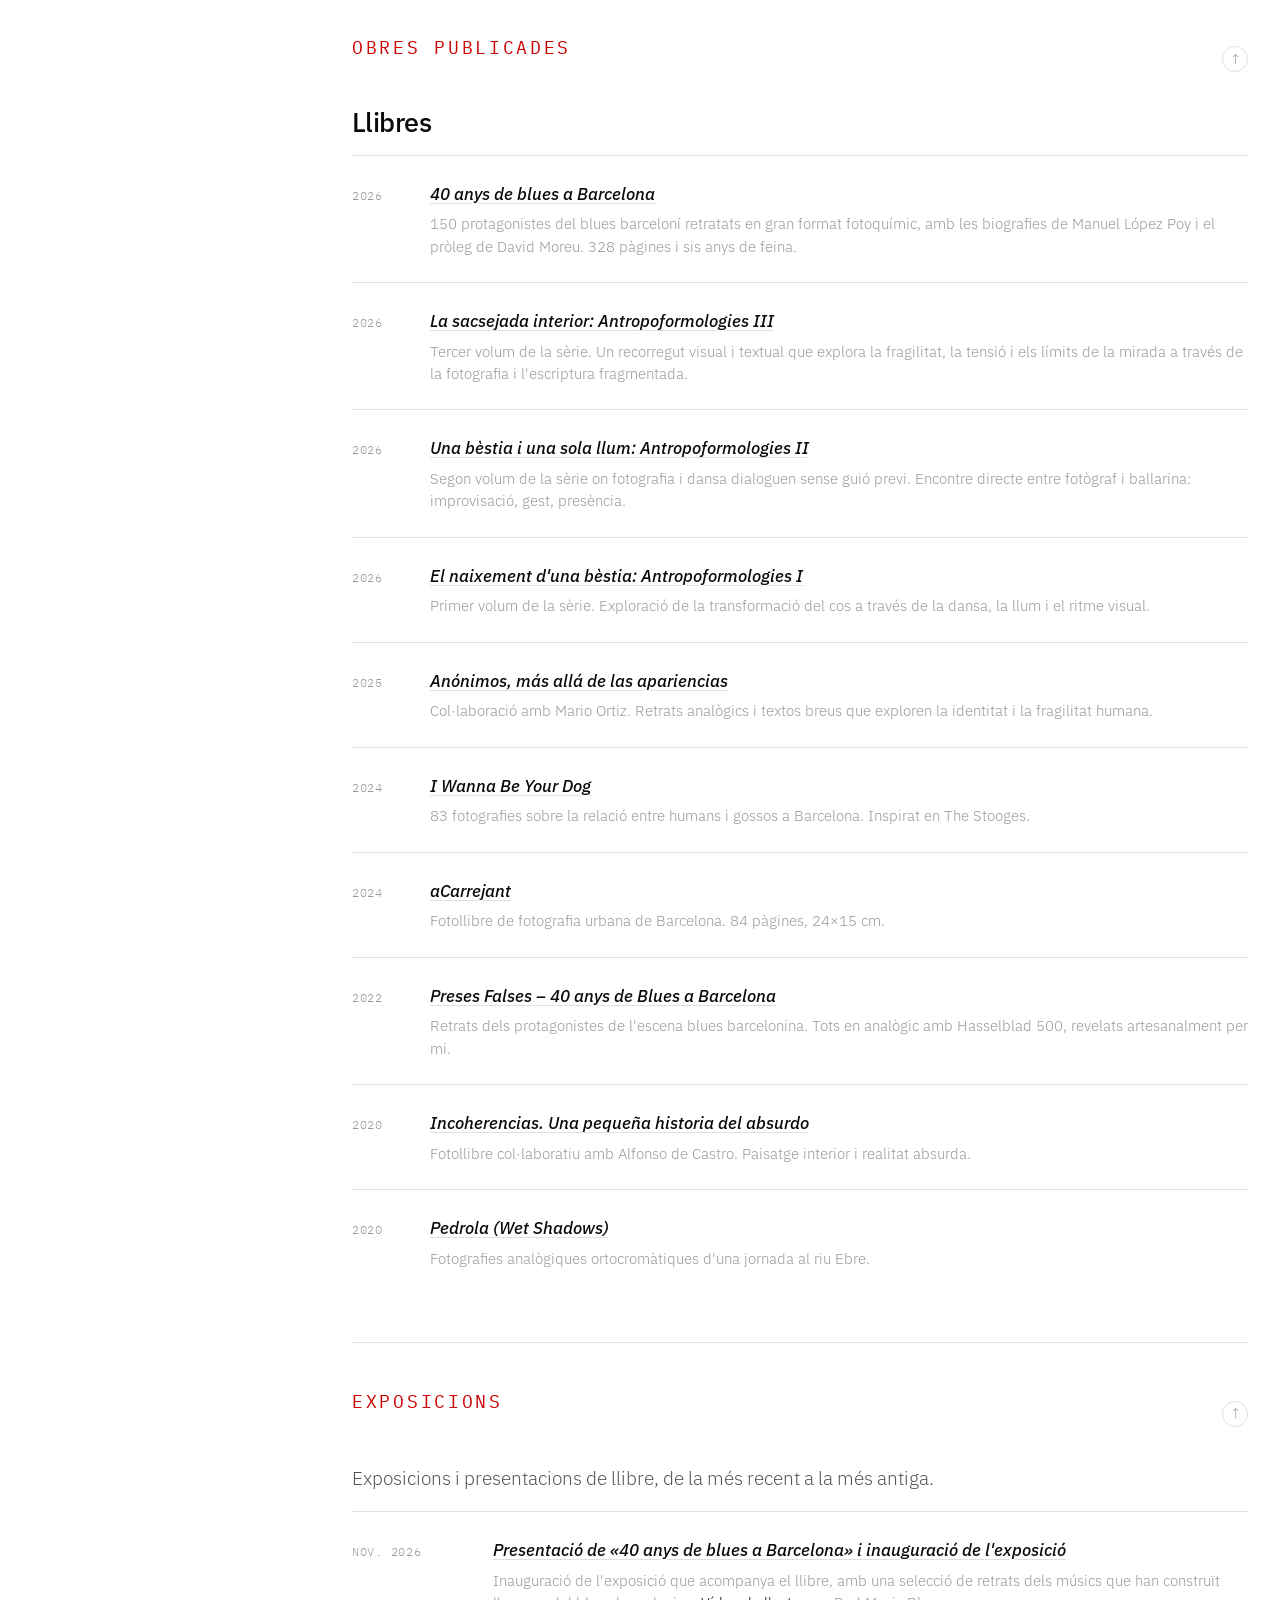
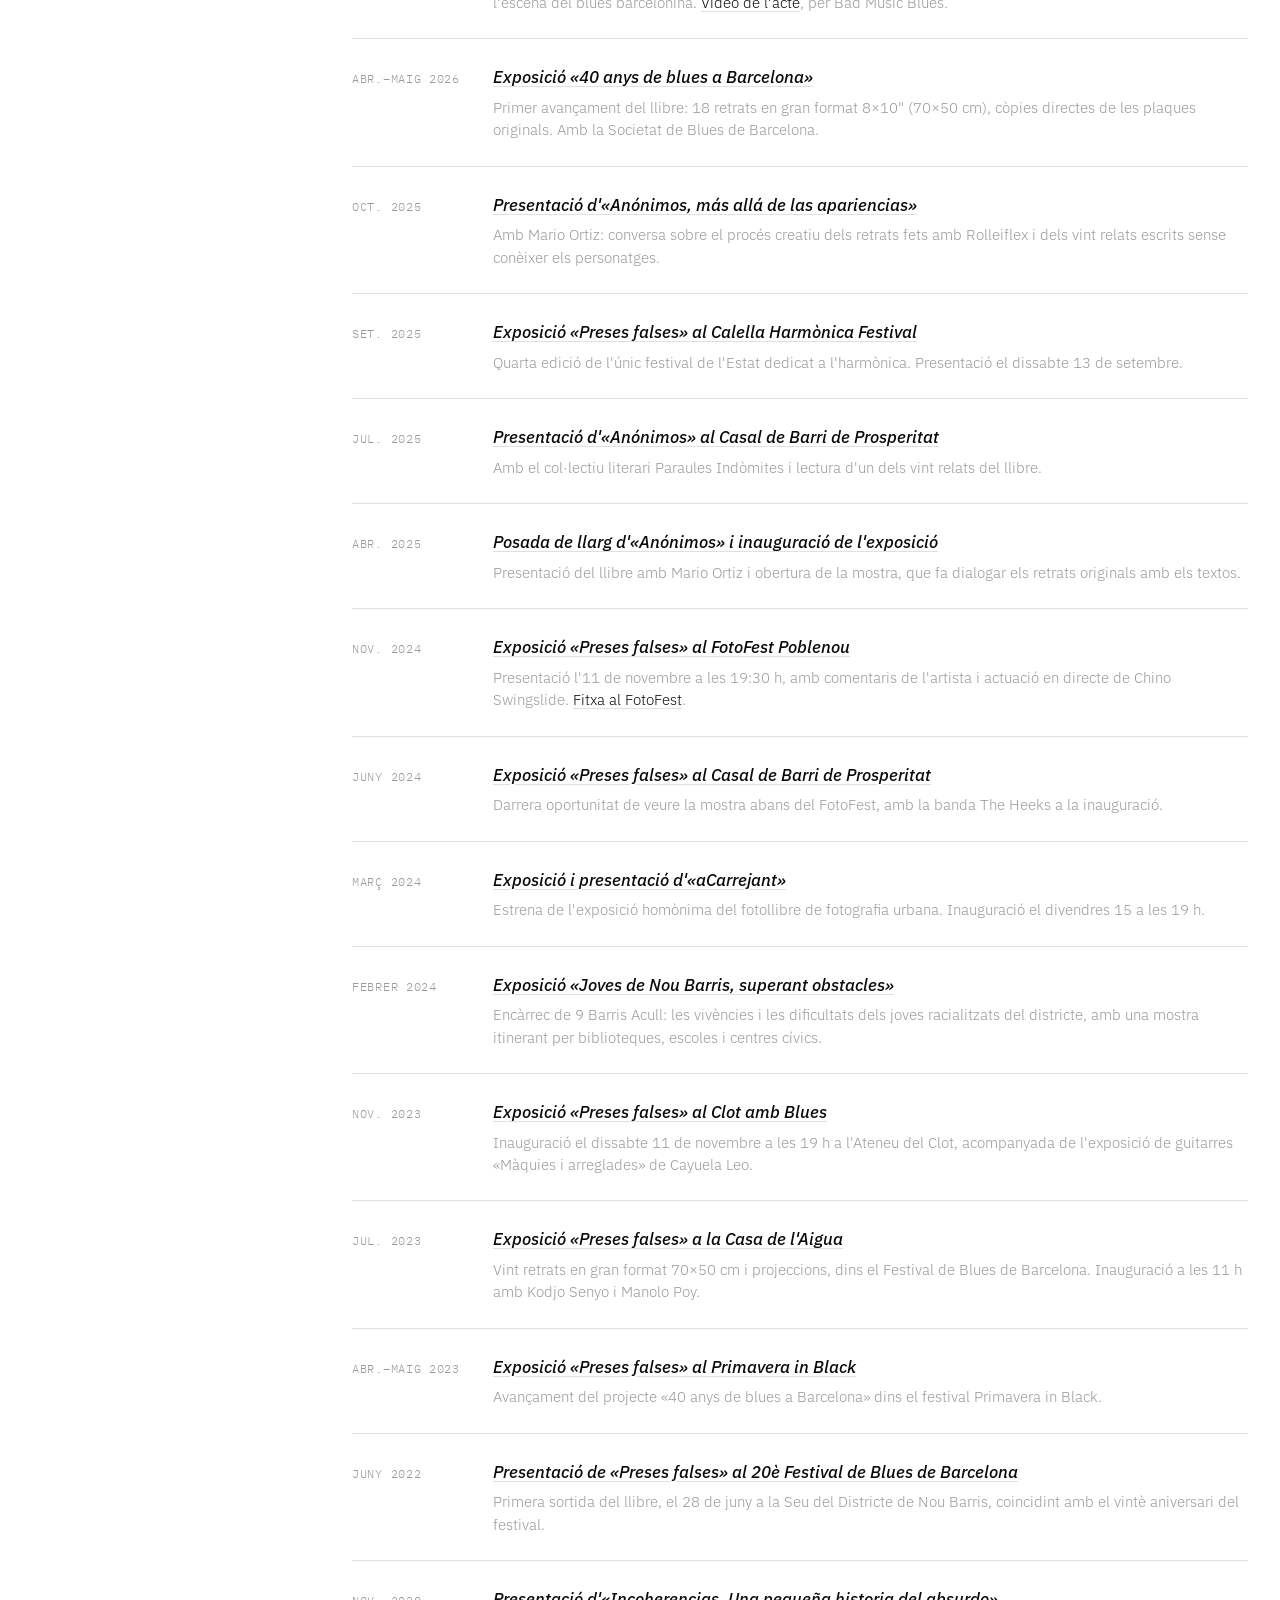
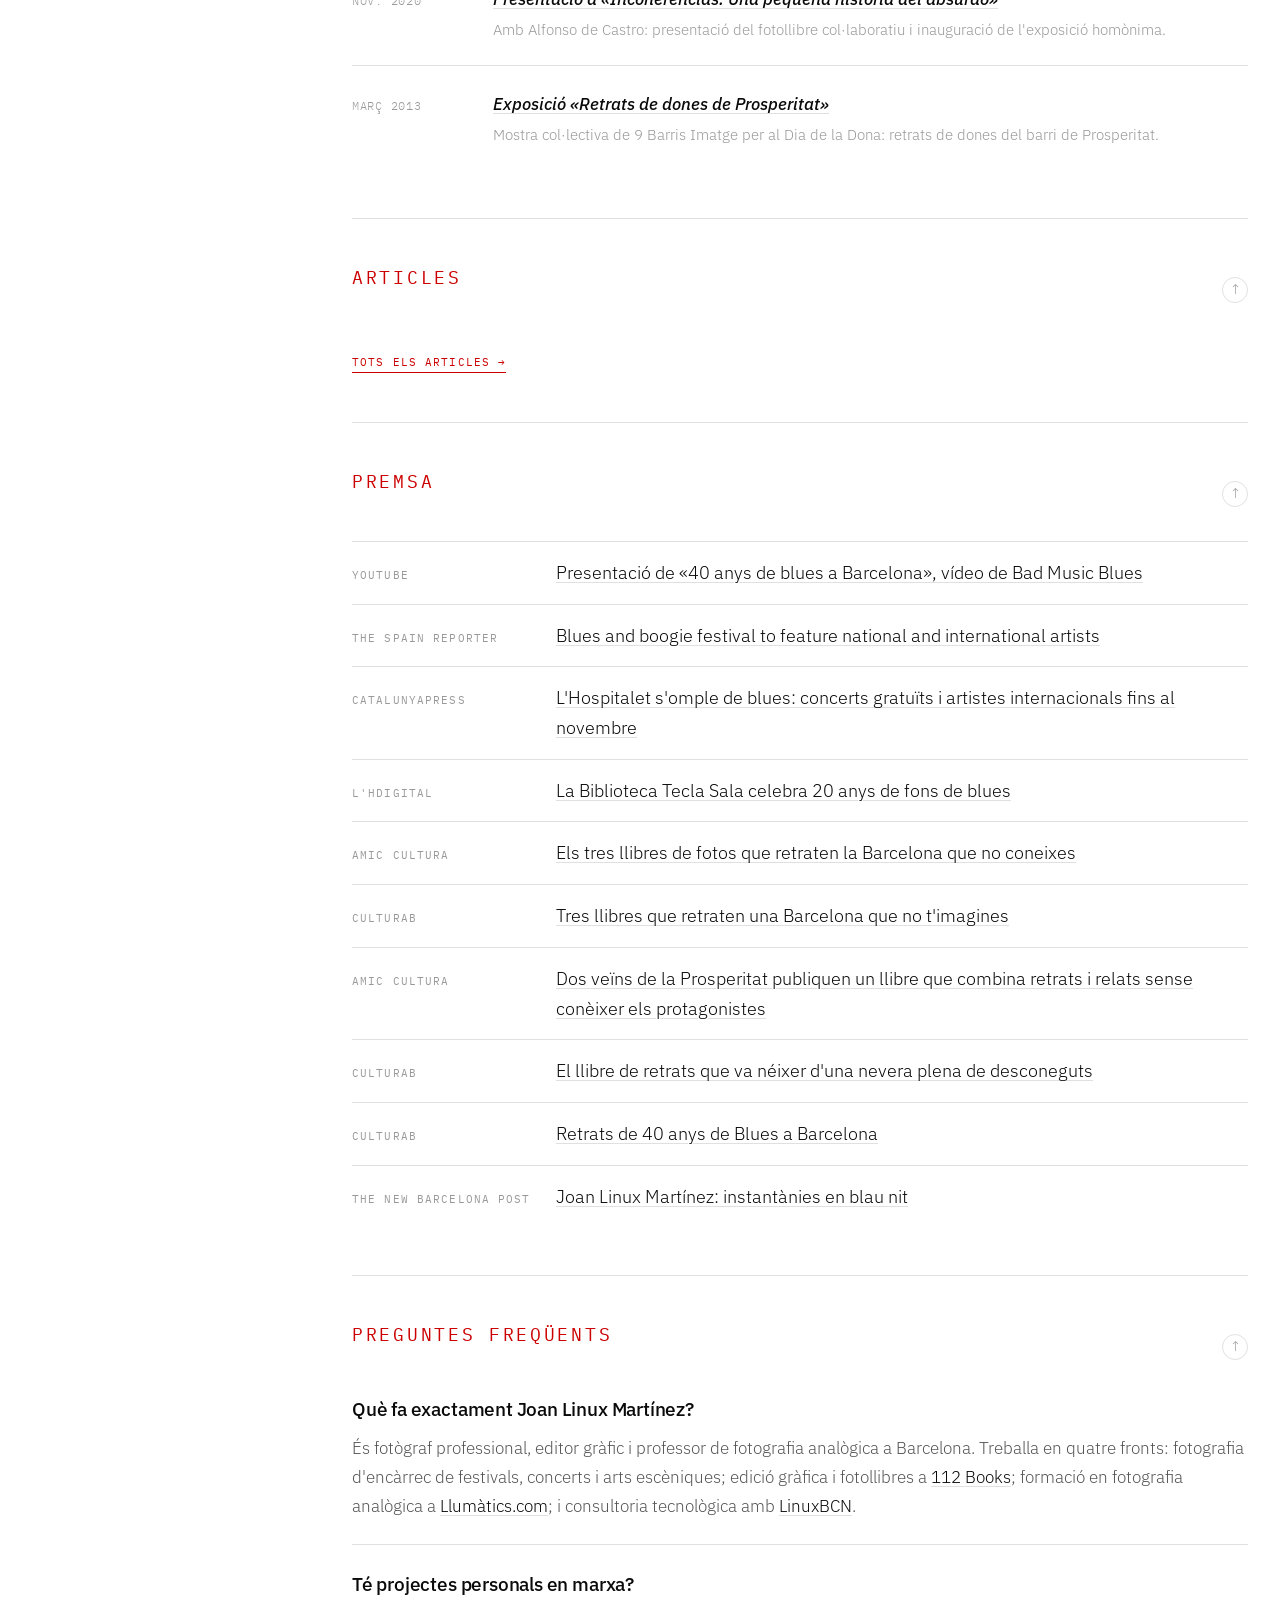
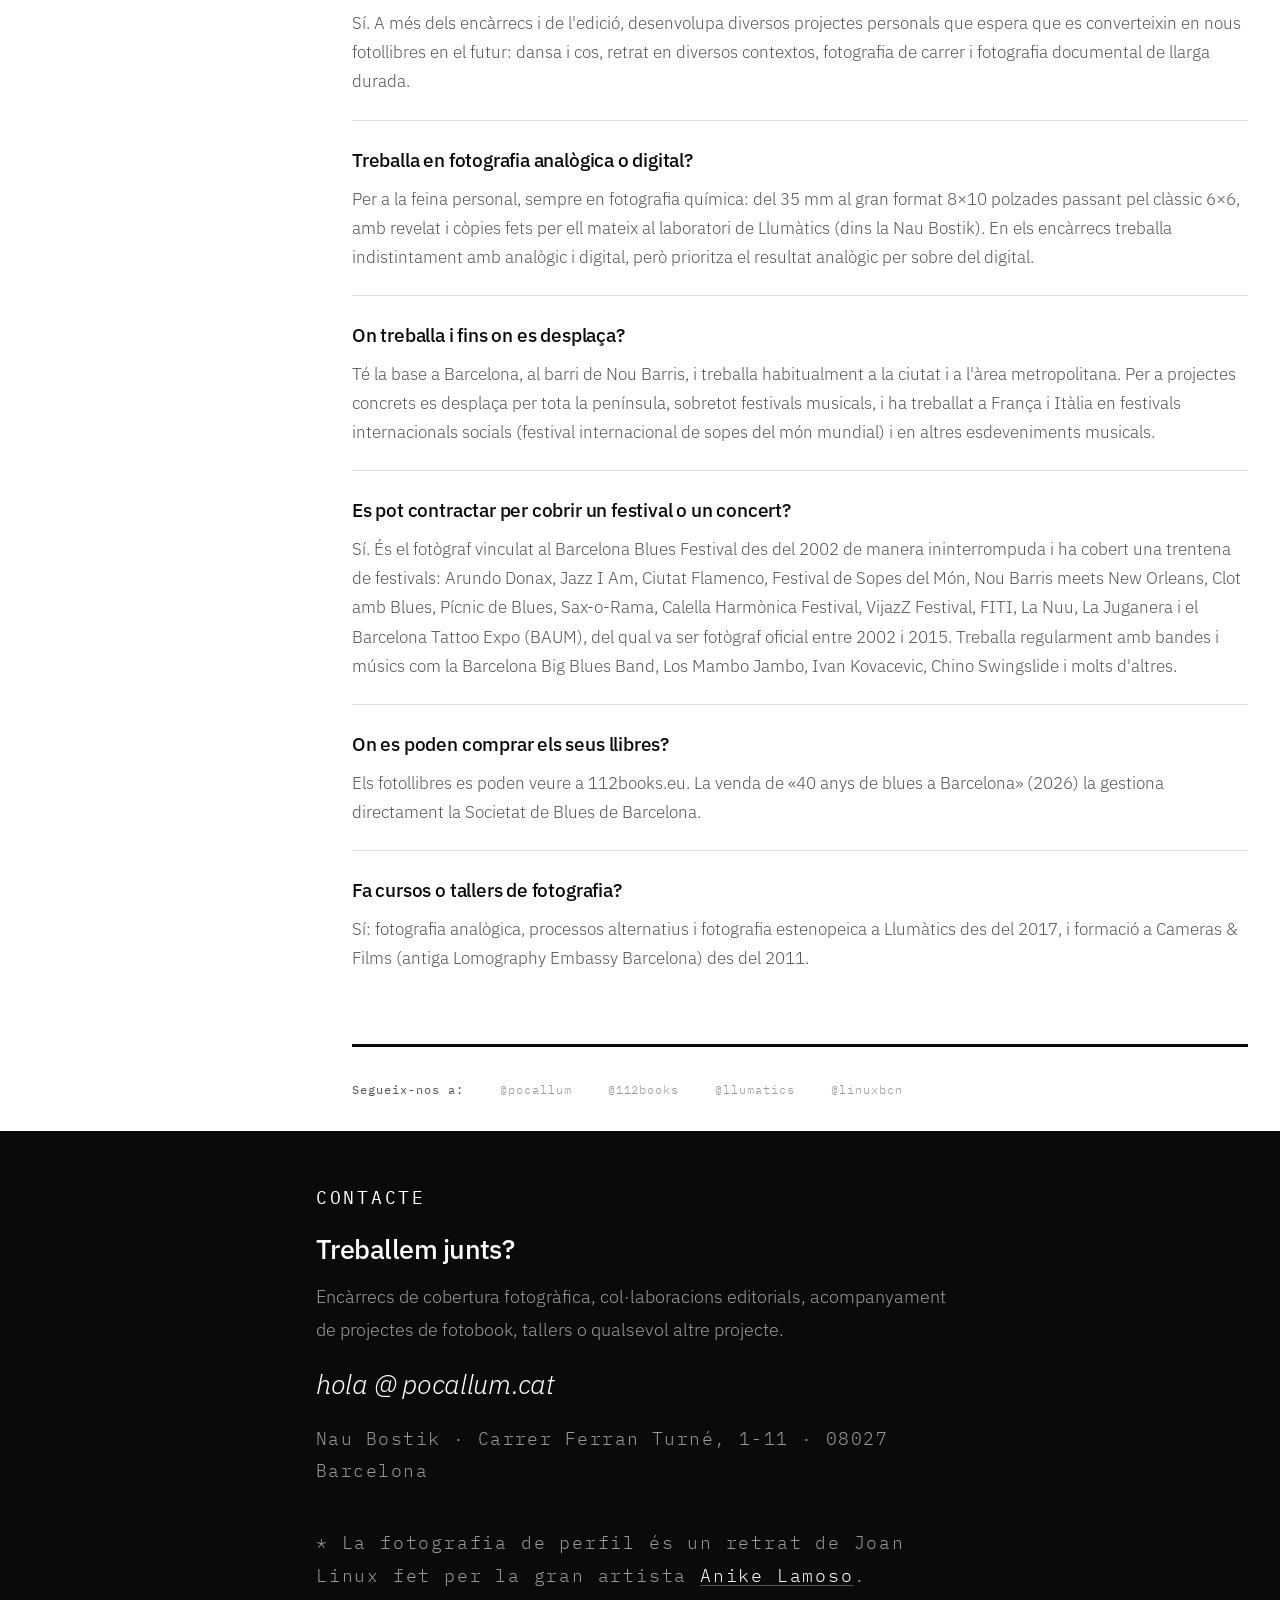
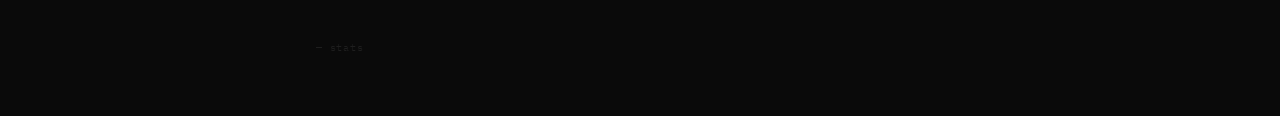
==== commit cd02d3d9: "contingut: Trajectòria just després d'El que faig, a la pàgina i al menú" ====
--- a/index.html
+++ b/index.html
@@ -309,11 +309,11 @@
   <option value="#top">Inici</option>
   <option value="#qui-soc">Qui soc</option>
   <option value="#el-que-faig">El que faig</option>
+  <option value="#trajectoria">Trajectòria</option>
   <option value="#comunicacio-cultural">Comunicació cultural</option>
   <option value="#projectes-en-curs">Projectes en curs</option>
   <option value="#obres-publicades">Obres publicades</option>
   <option value="#exposicions">Exposicions</option>
-  <option value="#trajectoria">Trajectòria</option>
   <option value="#articles">Articles</option>
   <option value="#premsa">Premsa</option>
   <option value="#faq">Preguntes</option>
@@ -325,11 +325,11 @@
   <a href="#top">Inici</a>
   <a href="#qui-soc">Qui soc</a>
   <a href="#el-que-faig">El que faig</a>
+  <a href="#trajectoria">Trajectòria</a>
   <a href="#comunicacio-cultural" class="nav-comm">Comunicació cultural</a>
   <a href="#projectes-en-curs">Projectes en curs</a>
   <a href="#obres-publicades">Obres publicades</a>
   <a href="#exposicions">Exposicions</a>
-  <a href="#trajectoria">Trajectòria</a>
   <a href="#articles">Articles</a>
   <a href="#premsa">Premsa</a>
   <a href="#faq">Preguntes</a>
@@ -378,6 +378,29 @@
         <a href="https://linuxbcn.com" target="_blank" rel="noopener noreferrer" class="service-link">linuxbcn.com</a>
       </div>
     </div>
+  </section>
+
+  <section>
+    <div class="section-header">
+      <h2 class="section-label" id="trajectoria">Trajectòria</h2>
+      <a href="#top" class="back-top" aria-label="Tornar al capdamunt" title="Tornar al capdamunt">↑</a>
+    </div>
+    <ul class="traj-list">
+      <li><span class="traj-year">2010–avui</span><span>Fotògraf professional · <a href="https://pocallum.cat" target="_blank" rel="noopener noreferrer"><strong>pocallum.cat</strong></a></span></li>
+      <li><span class="traj-year">2017–avui</span><span>Professor de fotografia analògica i processos alternatius a <a href="https://llumatics.com" target="_blank" rel="noopener noreferrer"><strong>Llumàtics</strong></a></span></li>
+      <li><span class="traj-year">2011–avui</span><span>Professor a <a href="https://www.instagram.com/camerasandfilms.barcelona/" target="_blank" rel="noopener noreferrer"><strong>Cameras &amp; Films</strong></a> (antiga Lomography Embassy Barcelona)</span></li>
+      <li><span class="traj-year">2026–avui</span><span>Creador i impulsor del projecte · <a href="https://ressona.eu" target="_blank" rel="noopener noreferrer"><strong>Ressona.eu</strong></a></span></li>
+      <li><span class="traj-year">2001–avui</span><span>Consultoria tecnològica · <a href="https://linuxbcn.com" target="_blank" rel="noopener noreferrer"><strong>LinuxBCN</strong></a></span></li>
+      <li><span class="traj-year">2020–avui</span><span>Fundador i editor gràfic de l'editorial <a href="https://112books.eu" target="_blank" rel="noopener noreferrer"><strong>112 Books</strong></a></span></li>
+      <li><span class="traj-year">Set. 2020–avui</span><span>Resident i participant en l'autogestió de la <a href="https://naubostik.com" target="_blank" rel="noopener noreferrer"><strong>Nau Bostik</strong></a></span></li>
+      <li><span class="traj-year">2007–avui</span><span>Col·laboració fotoperiodística amb <a href="https://carrer.cat" target="_blank" rel="noopener noreferrer"><strong>Carrer</strong></a>, diari editat per la <a href="https://favb.cat" target="_blank" rel="noopener noreferrer"><strong>FAVB</strong></a></span></li>
+      <li><span class="traj-year">2002–avui</span><span>Coordinador (amb altres membres) de <a href="https://9barrisimatge.org" target="_blank" rel="noopener noreferrer"><strong>9 Barris Imatge</strong></a></span></li>
+      <li><span class="traj-year">2002–avui</span><span>Col·laborador fotogràfic a <a href="https://www.instagram.com/prollema/" target="_blank" rel="noopener noreferrer"><strong>Prollema</strong></a></span></li>
+      <li><span class="traj-year">2002–avui</span><span>Fotògraf vinculat al <a href="https://www.festivalbluesbarcelona.com" target="_blank" rel="noopener noreferrer"><strong>Festival de Blues de Barcelona</strong></a></span></li>
+      <li><span class="traj-year">2002–avui</span><span>Col·laborador fotogràfic a la <a href="https://baumfest.com" target="_blank" rel="noopener noreferrer"><strong>Barcelona Tattoo Expo</strong></a> (fotògraf oficial 2002–2015)</span></li>
+      <li><span class="traj-year">2002–2024</span><span>Col·laborador fotogràfic de <a href="https://9bacull.org" target="_blank" rel="noopener noreferrer"><strong>9 Barris Acull</strong></a> (recentment desapareguda)</span></li>
+      <li><span class="traj-year">2002–2017</span><span>Membre de la gestora i comissió de programació cultural del <a href="https://www.casalprospe.org" target="_blank" rel="noopener noreferrer"><strong>Casal de barri de Prosperitat</strong></a></span></li>
+    </ul>
   </section>
 
   <!-- COMUNICACIÓ CULTURAL -->
@@ -549,29 +572,6 @@
     </ul>
   </section>
 
-  <section>
-    <div class="section-header">
-      <h2 class="section-label" id="trajectoria">Trajectòria</h2>
-      <a href="#top" class="back-top" aria-label="Tornar al capdamunt" title="Tornar al capdamunt">↑</a>
-    </div>
-    <ul class="traj-list">
-      <li><span class="traj-year">2010–avui</span><span>Fotògraf professional · <a href="https://pocallum.cat" target="_blank" rel="noopener noreferrer"><strong>pocallum.cat</strong></a></span></li>
-      <li><span class="traj-year">2017–avui</span><span>Professor de fotografia analògica i processos alternatius a <a href="https://llumatics.com" target="_blank" rel="noopener noreferrer"><strong>Llumàtics</strong></a></span></li>
-      <li><span class="traj-year">2011–avui</span><span>Professor a <a href="https://www.instagram.com/camerasandfilms.barcelona/" target="_blank" rel="noopener noreferrer"><strong>Cameras &amp; Films</strong></a> (antiga Lomography Embassy Barcelona)</span></li>
-      <li><span class="traj-year">2026–avui</span><span>Creador i impulsor del projecte · <a href="https://ressona.eu" target="_blank" rel="noopener noreferrer"><strong>Ressona.eu</strong></a></span></li>
-      <li><span class="traj-year">2001–avui</span><span>Consultoria tecnològica · <a href="https://linuxbcn.com" target="_blank" rel="noopener noreferrer"><strong>LinuxBCN</strong></a></span></li>
-      <li><span class="traj-year">2020–avui</span><span>Fundador i editor gràfic de l'editorial <a href="https://112books.eu" target="_blank" rel="noopener noreferrer"><strong>112 Books</strong></a></span></li>
-      <li><span class="traj-year">Set. 2020–avui</span><span>Resident i participant en l'autogestió de la <a href="https://naubostik.com" target="_blank" rel="noopener noreferrer"><strong>Nau Bostik</strong></a></span></li>
-      <li><span class="traj-year">2007–avui</span><span>Col·laboració fotoperiodística amb <a href="https://carrer.cat" target="_blank" rel="noopener noreferrer"><strong>Carrer</strong></a>, diari editat per la <a href="https://favb.cat" target="_blank" rel="noopener noreferrer"><strong>FAVB</strong></a></span></li>
-      <li><span class="traj-year">2002–avui</span><span>Coordinador (amb altres membres) de <a href="https://9barrisimatge.org" target="_blank" rel="noopener noreferrer"><strong>9 Barris Imatge</strong></a></span></li>
-      <li><span class="traj-year">2002–avui</span><span>Col·laborador fotogràfic a <a href="https://www.instagram.com/prollema/" target="_blank" rel="noopener noreferrer"><strong>Prollema</strong></a></span></li>
-      <li><span class="traj-year">2002–avui</span><span>Fotògraf vinculat al <a href="https://www.festivalbluesbarcelona.com" target="_blank" rel="noopener noreferrer"><strong>Festival de Blues de Barcelona</strong></a></span></li>
-      <li><span class="traj-year">2002–avui</span><span>Col·laborador fotogràfic a la <a href="https://baumfest.com" target="_blank" rel="noopener noreferrer"><strong>Barcelona Tattoo Expo</strong></a> (fotògraf oficial 2002–2015)</span></li>
-      <li><span class="traj-year">2002–2024</span><span>Col·laborador fotogràfic de <a href="https://9bacull.org" target="_blank" rel="noopener noreferrer"><strong>9 Barris Acull</strong></a> (recentment desapareguda)</span></li>
-      <li><span class="traj-year">2002–2017</span><span>Membre de la gestora i comissió de programació cultural del <a href="https://www.casalprospe.org" target="_blank" rel="noopener noreferrer"><strong>Casal de barri de Prosperitat</strong></a></span></li>
-    </ul>
-  </section>
-
   <section id="articles">
     <div class="section-header">
       <h2 class="section-label" id="articles-label">Articles</h2>
